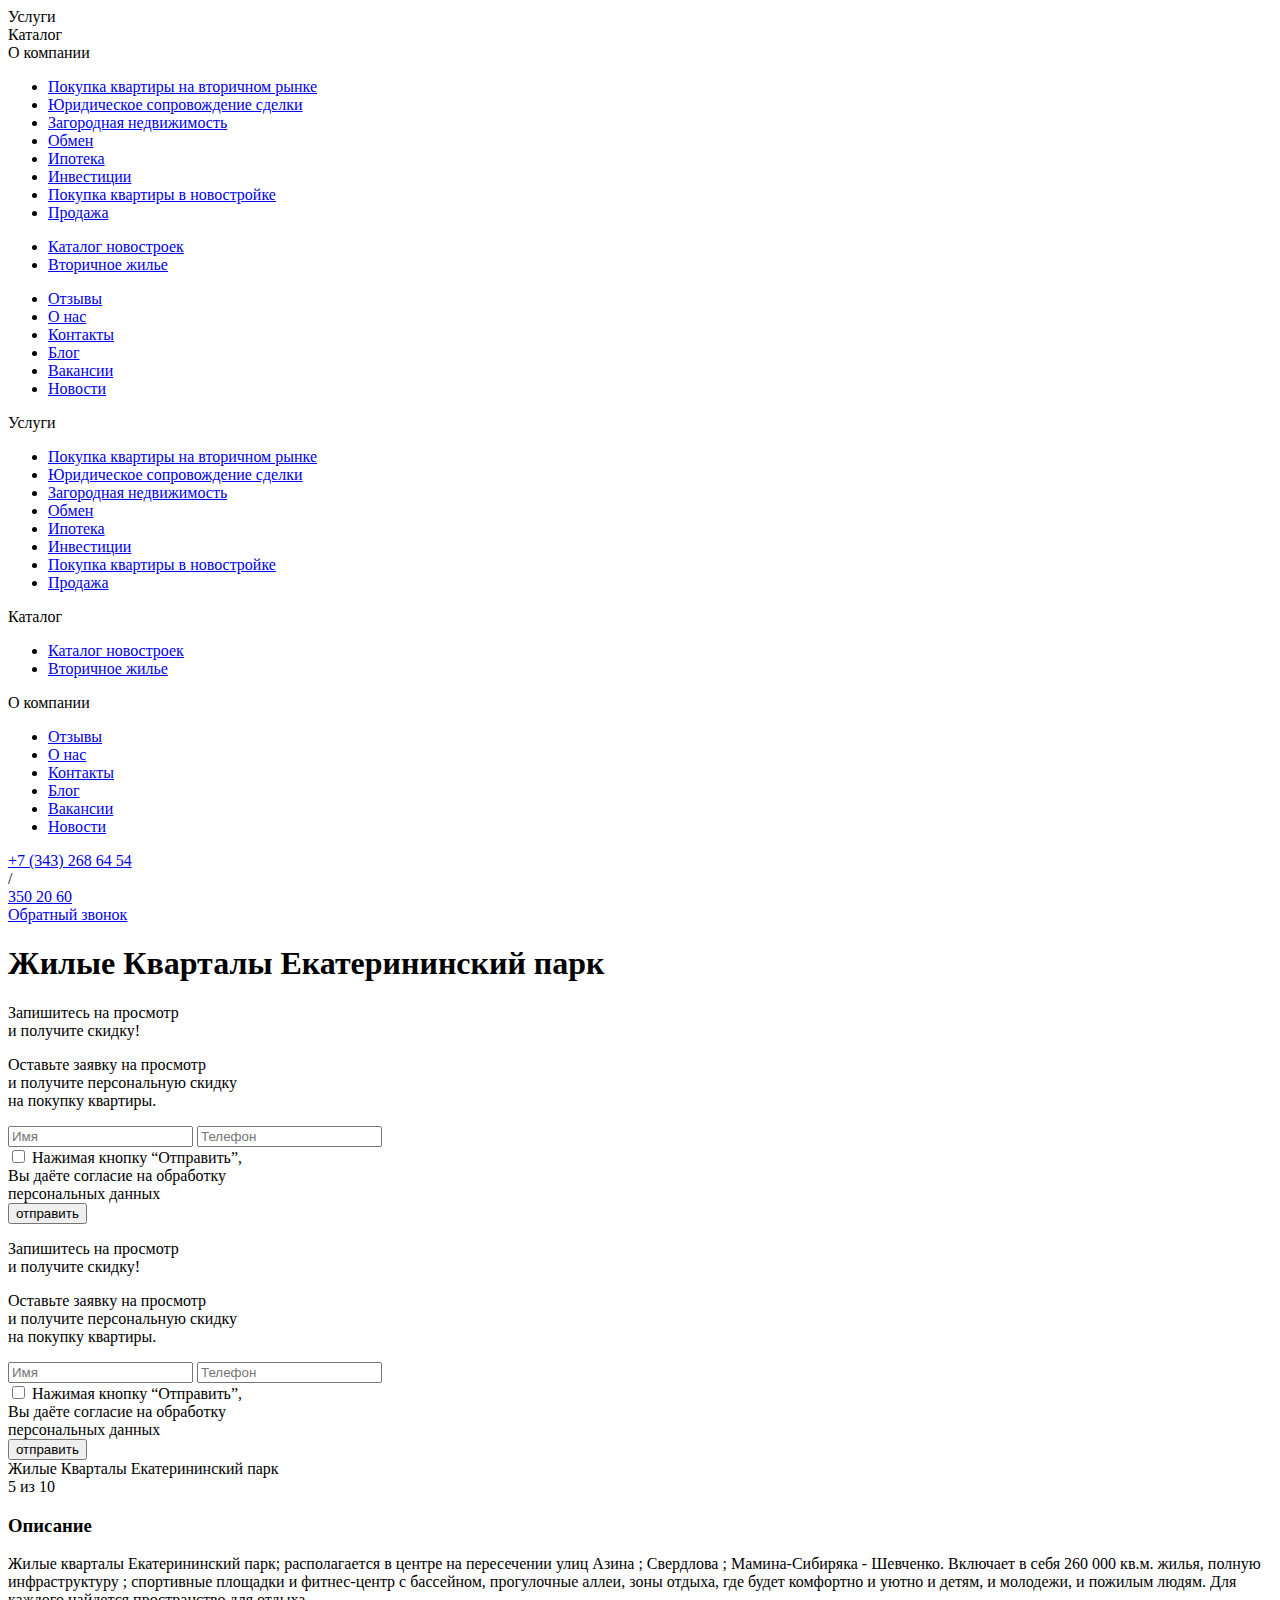
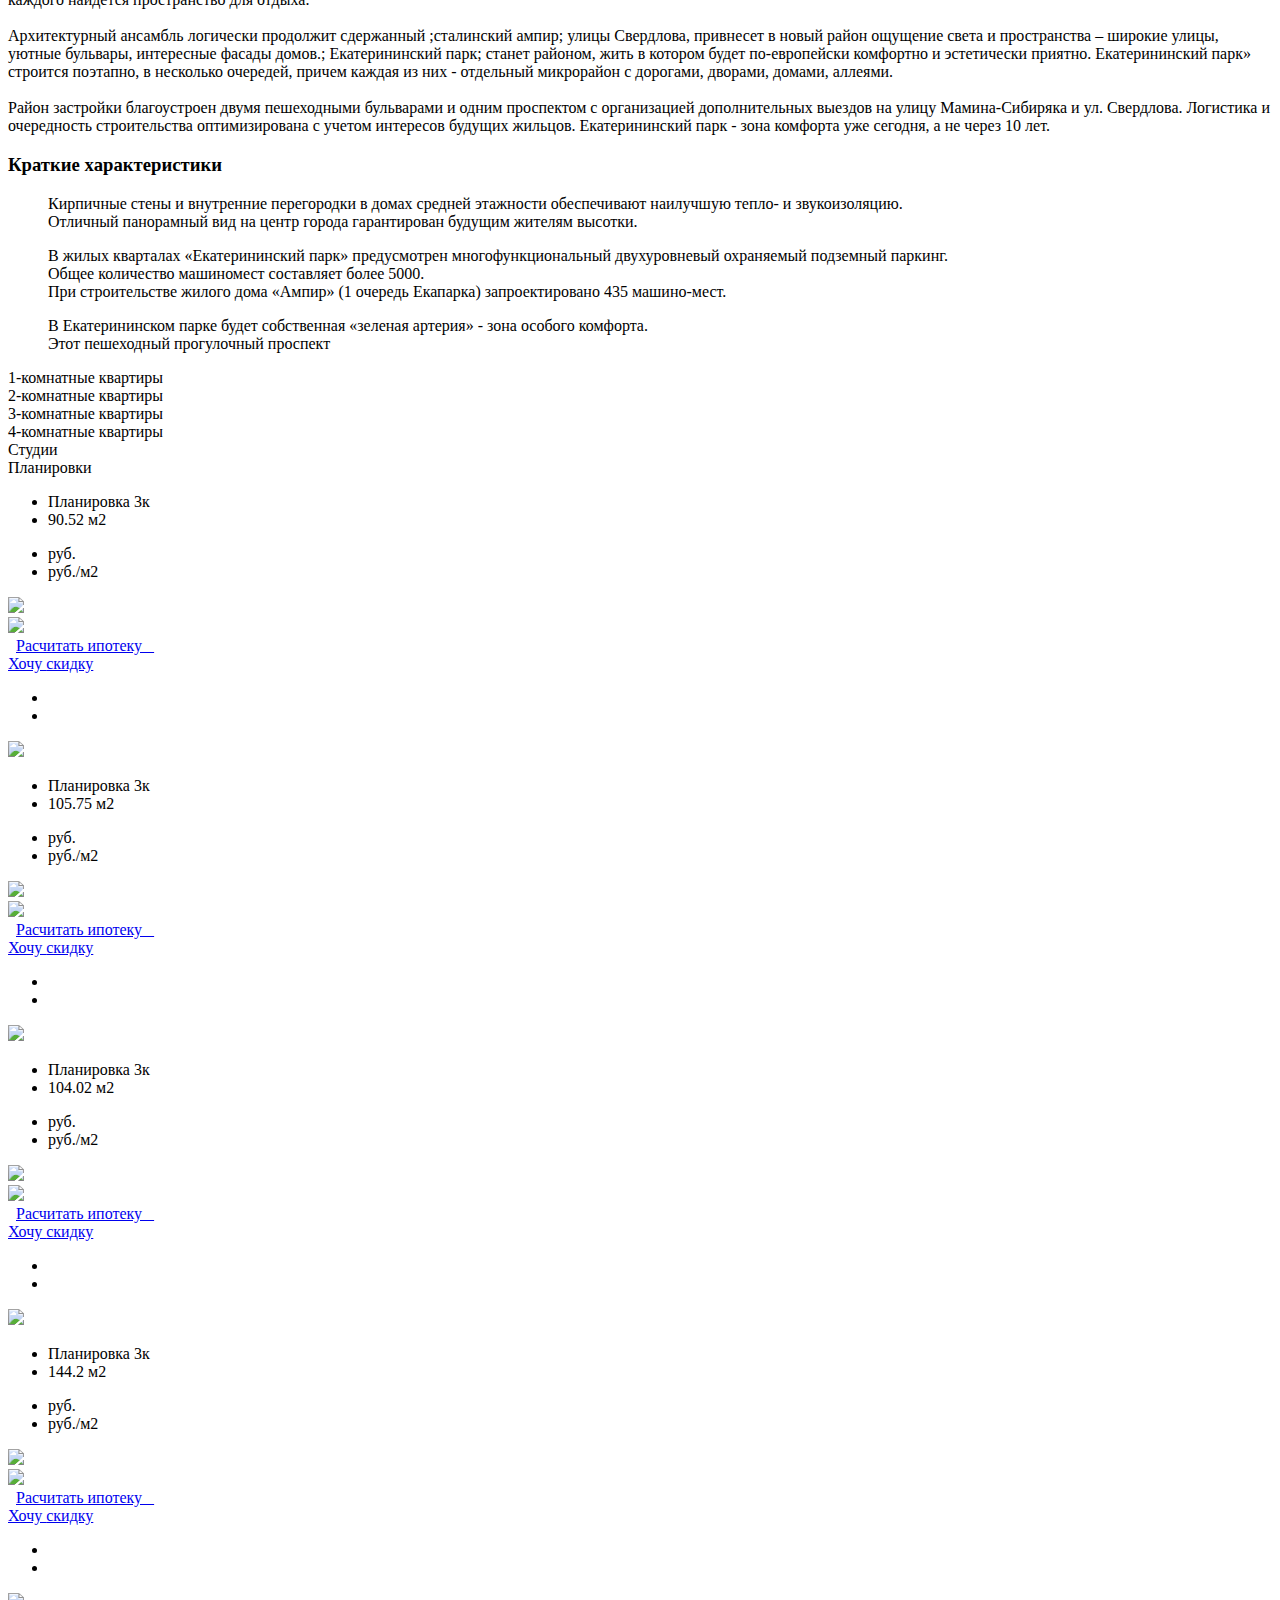
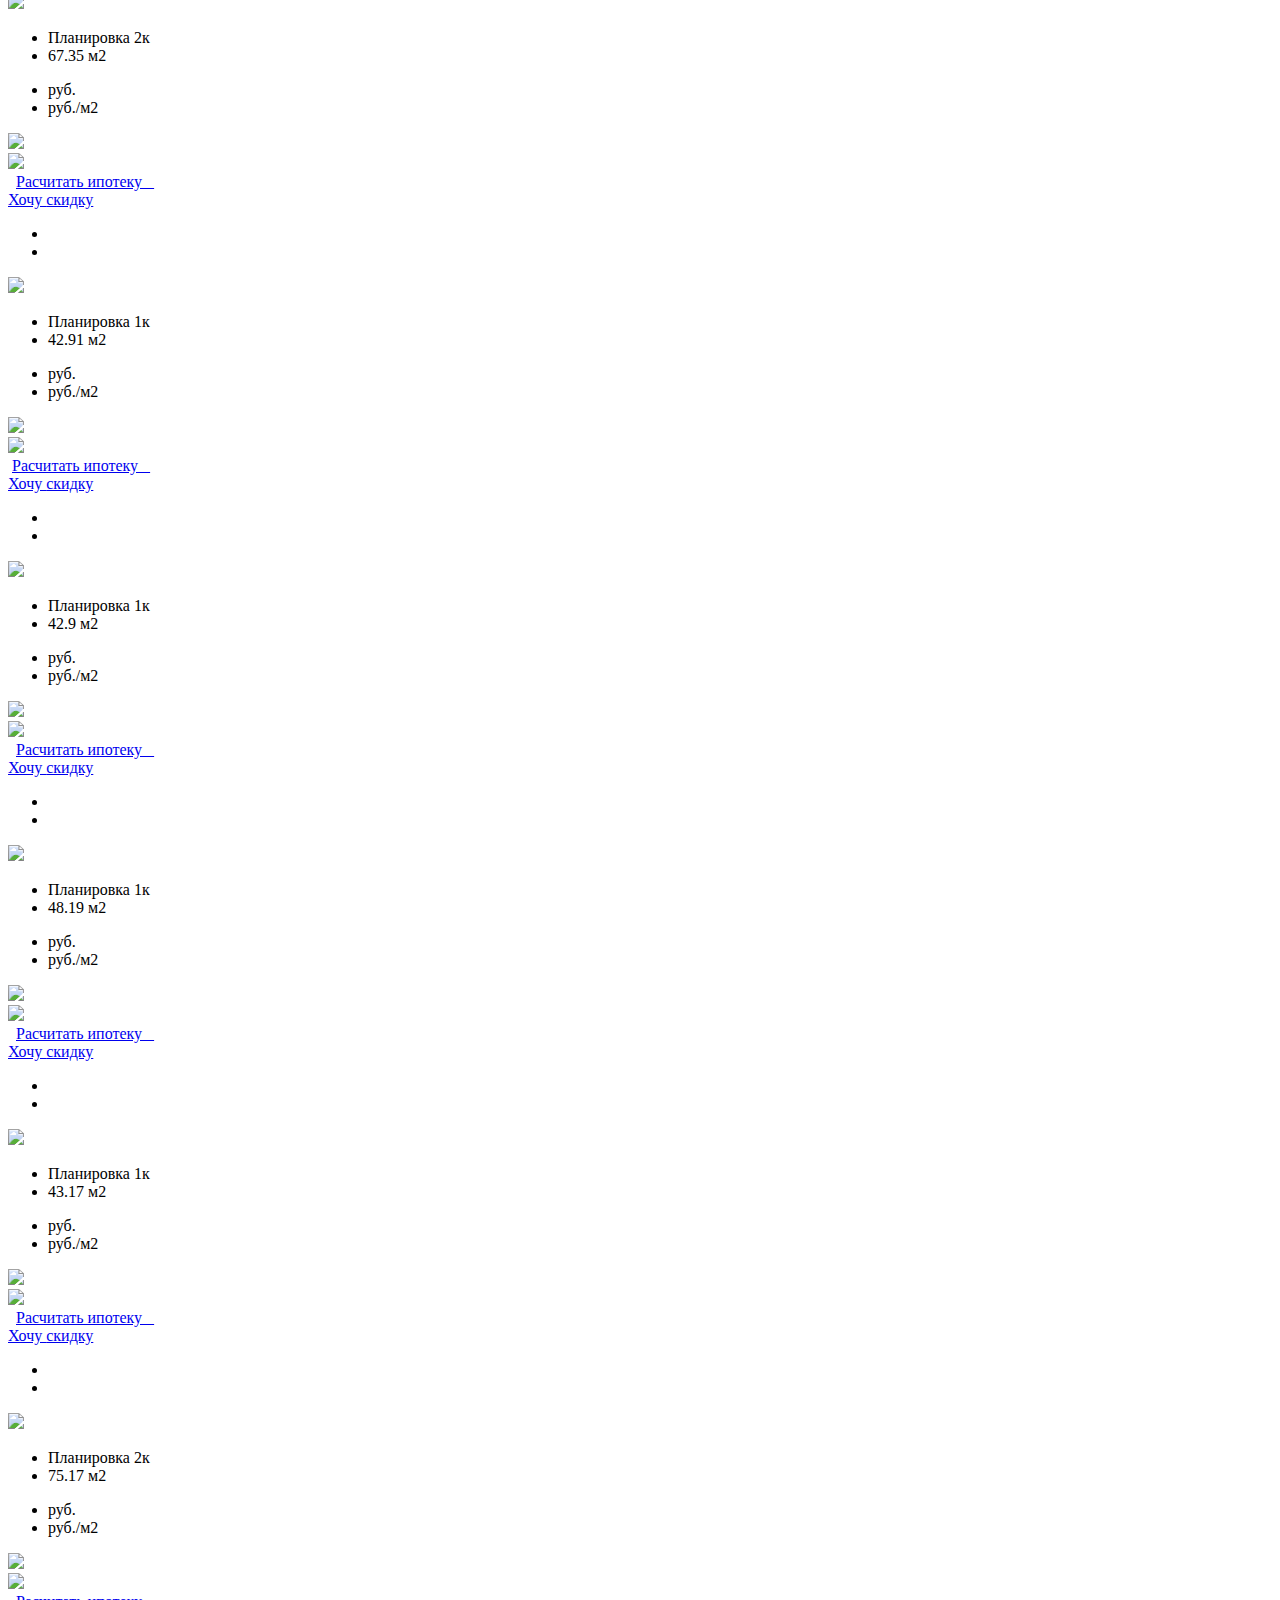
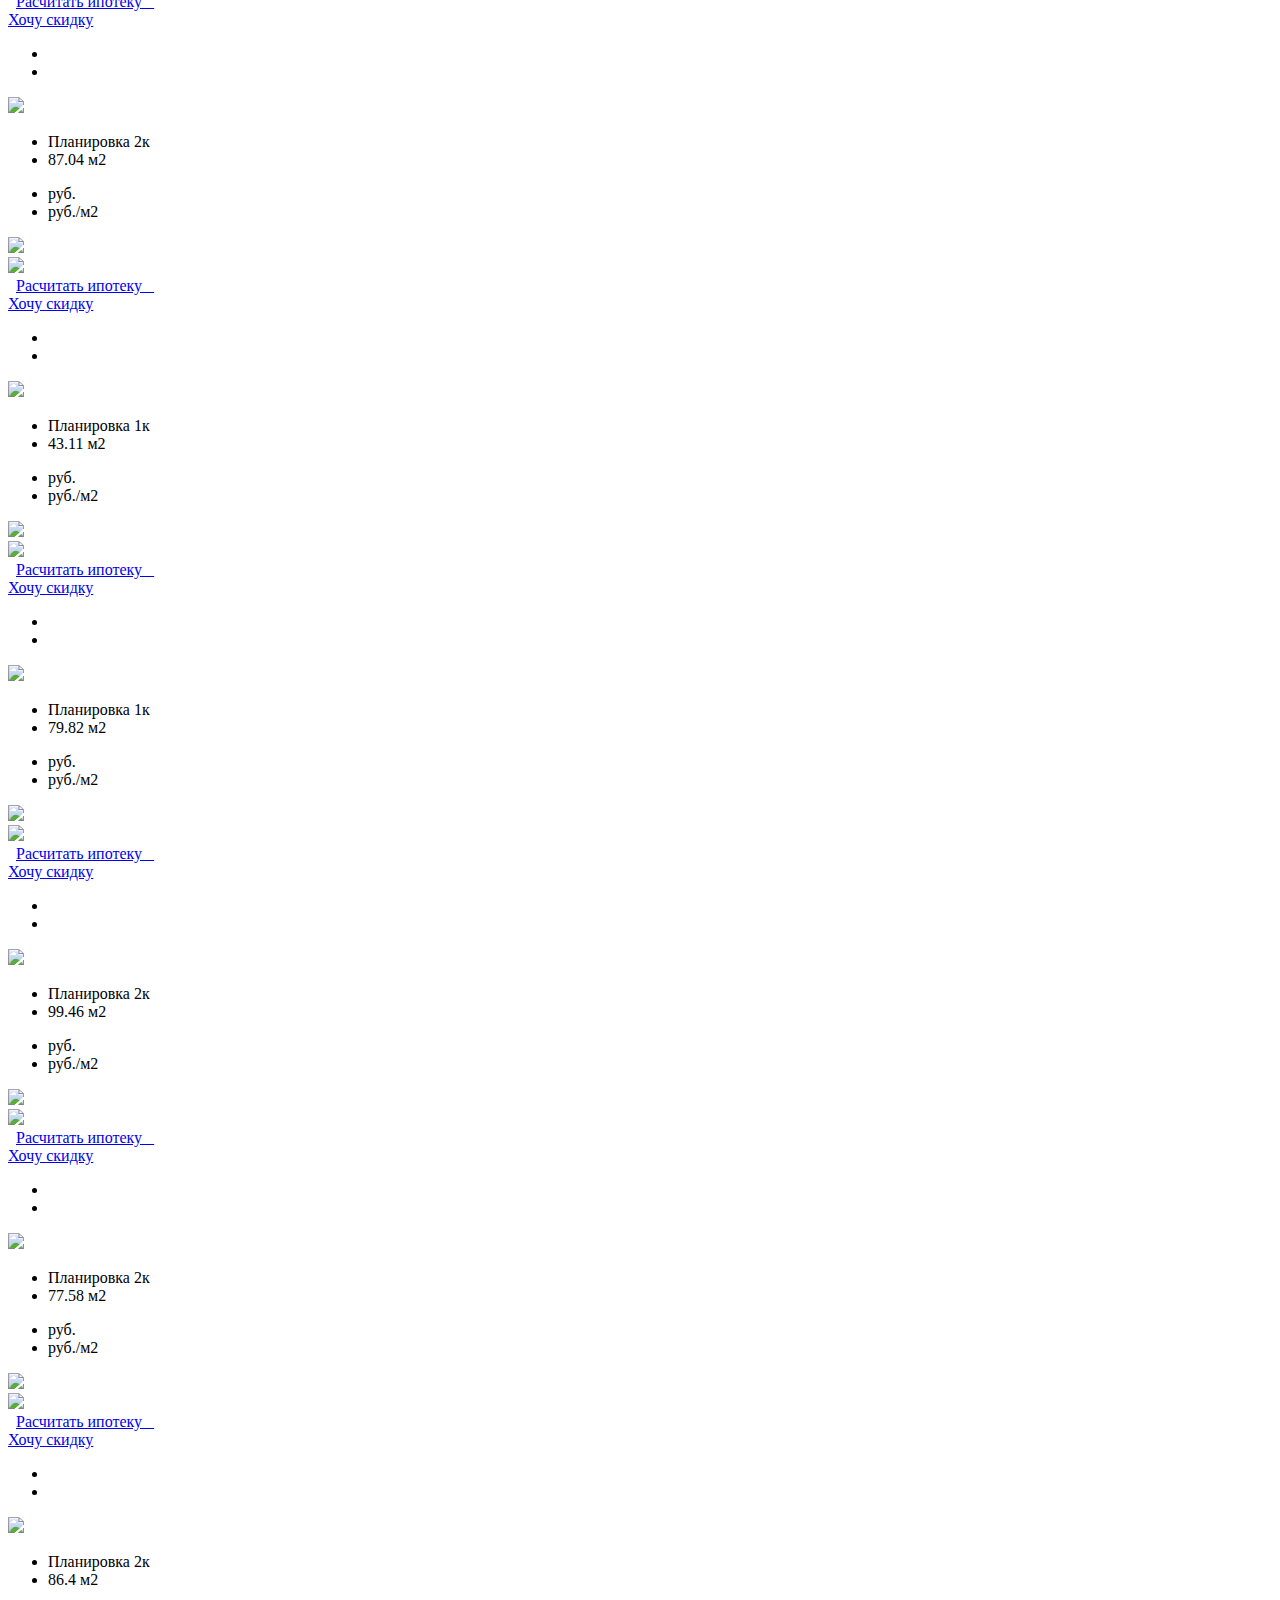
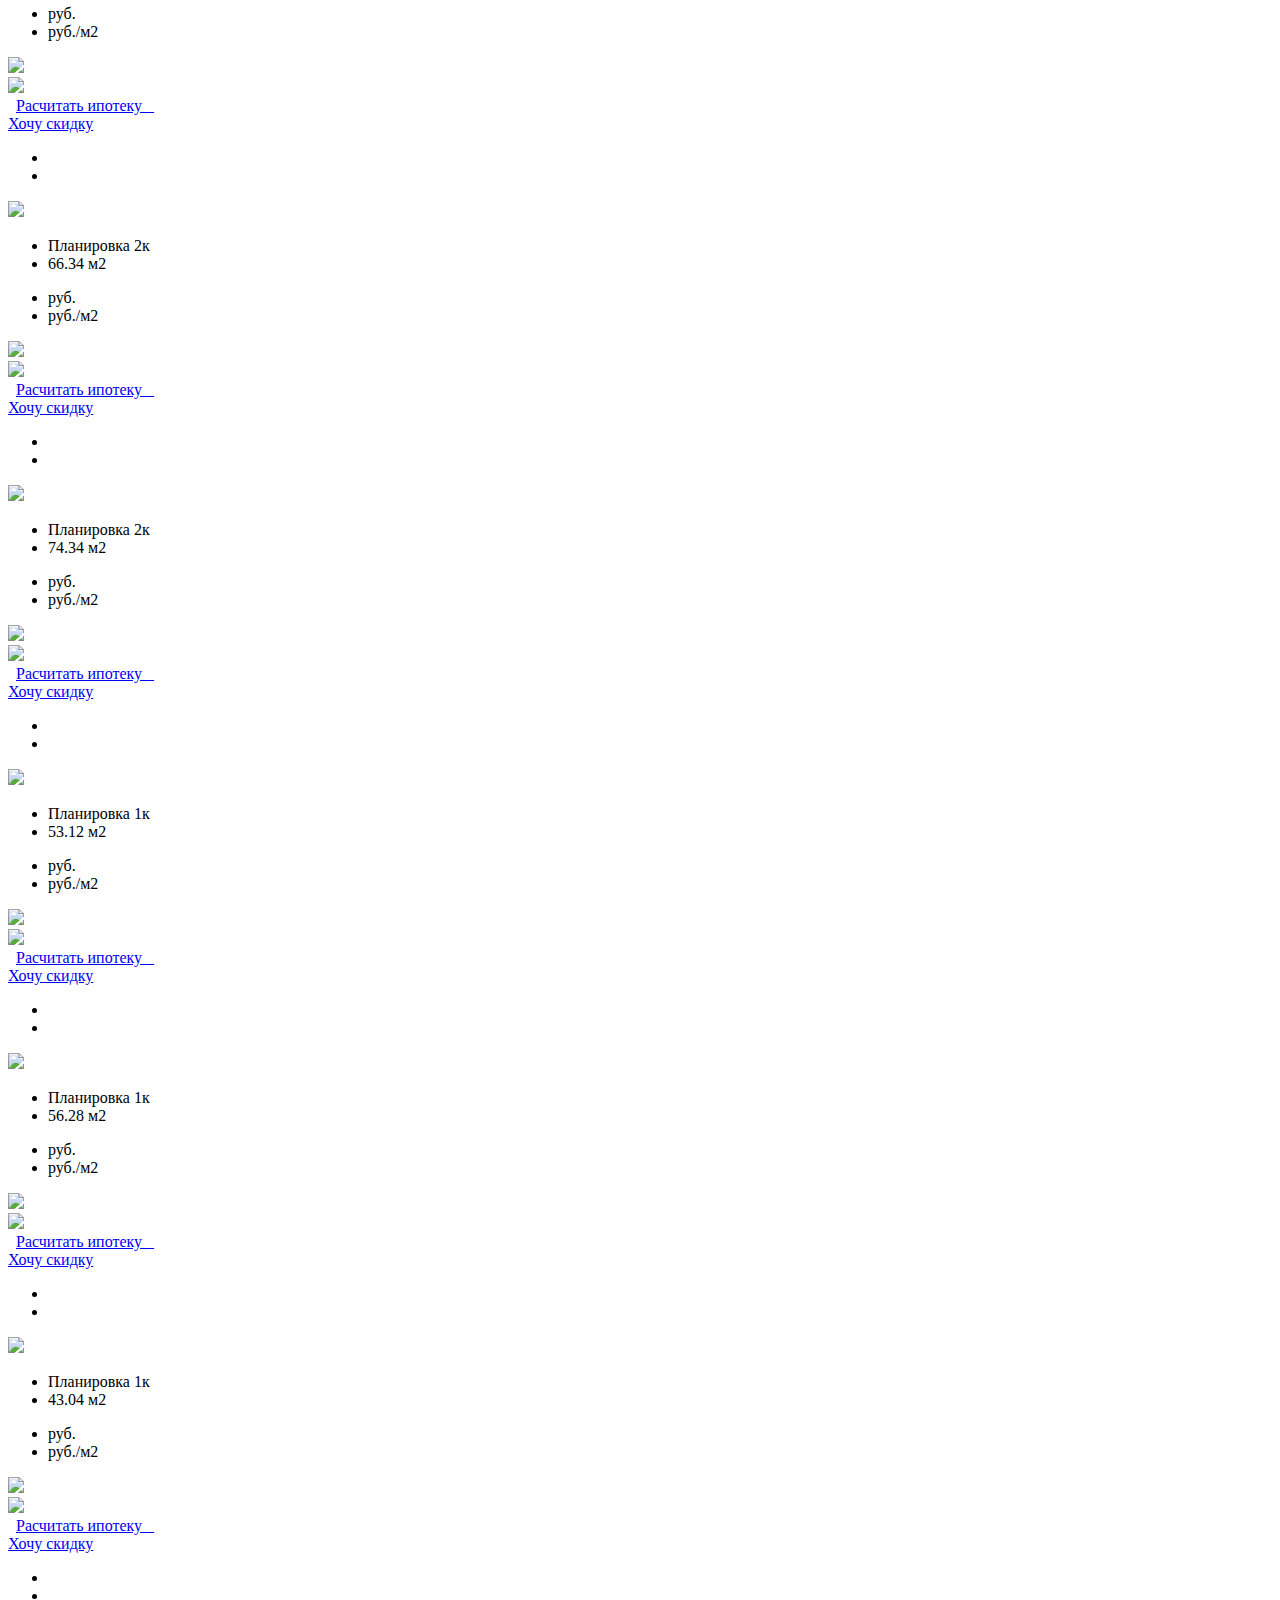
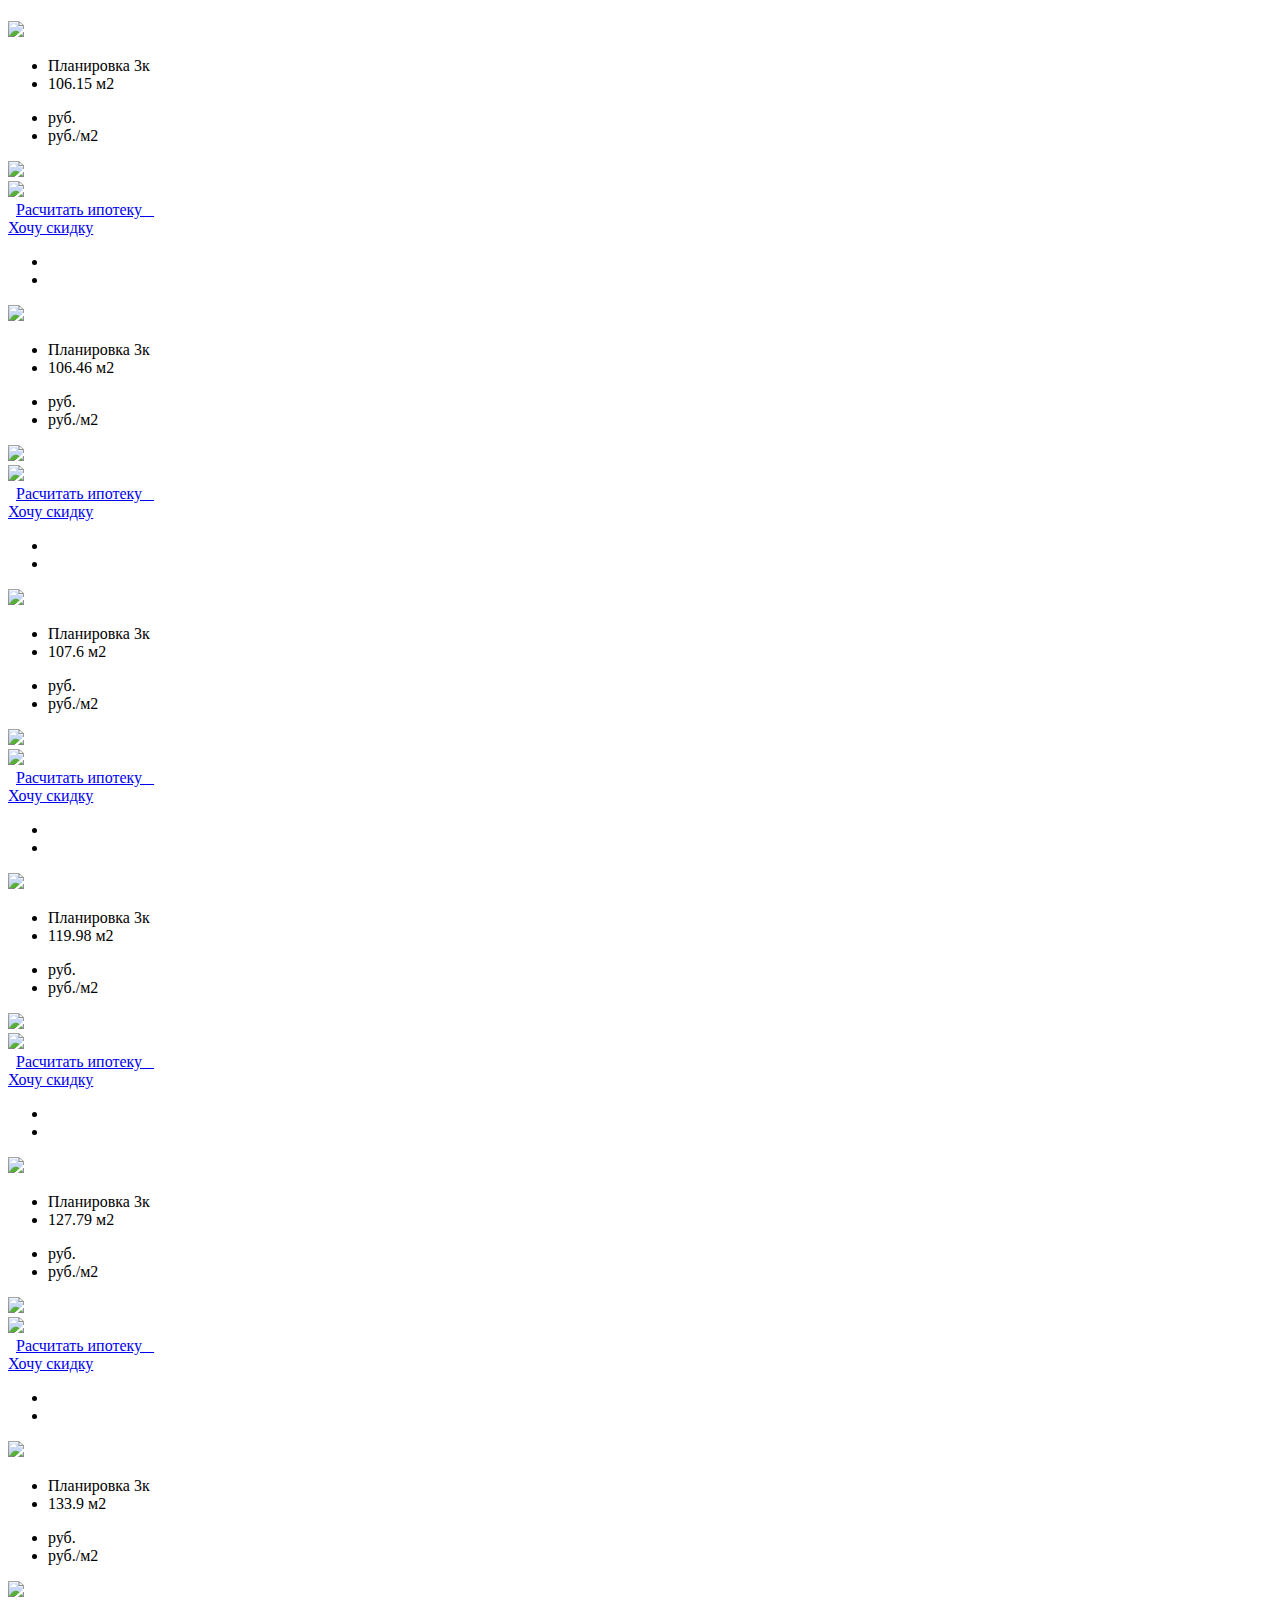
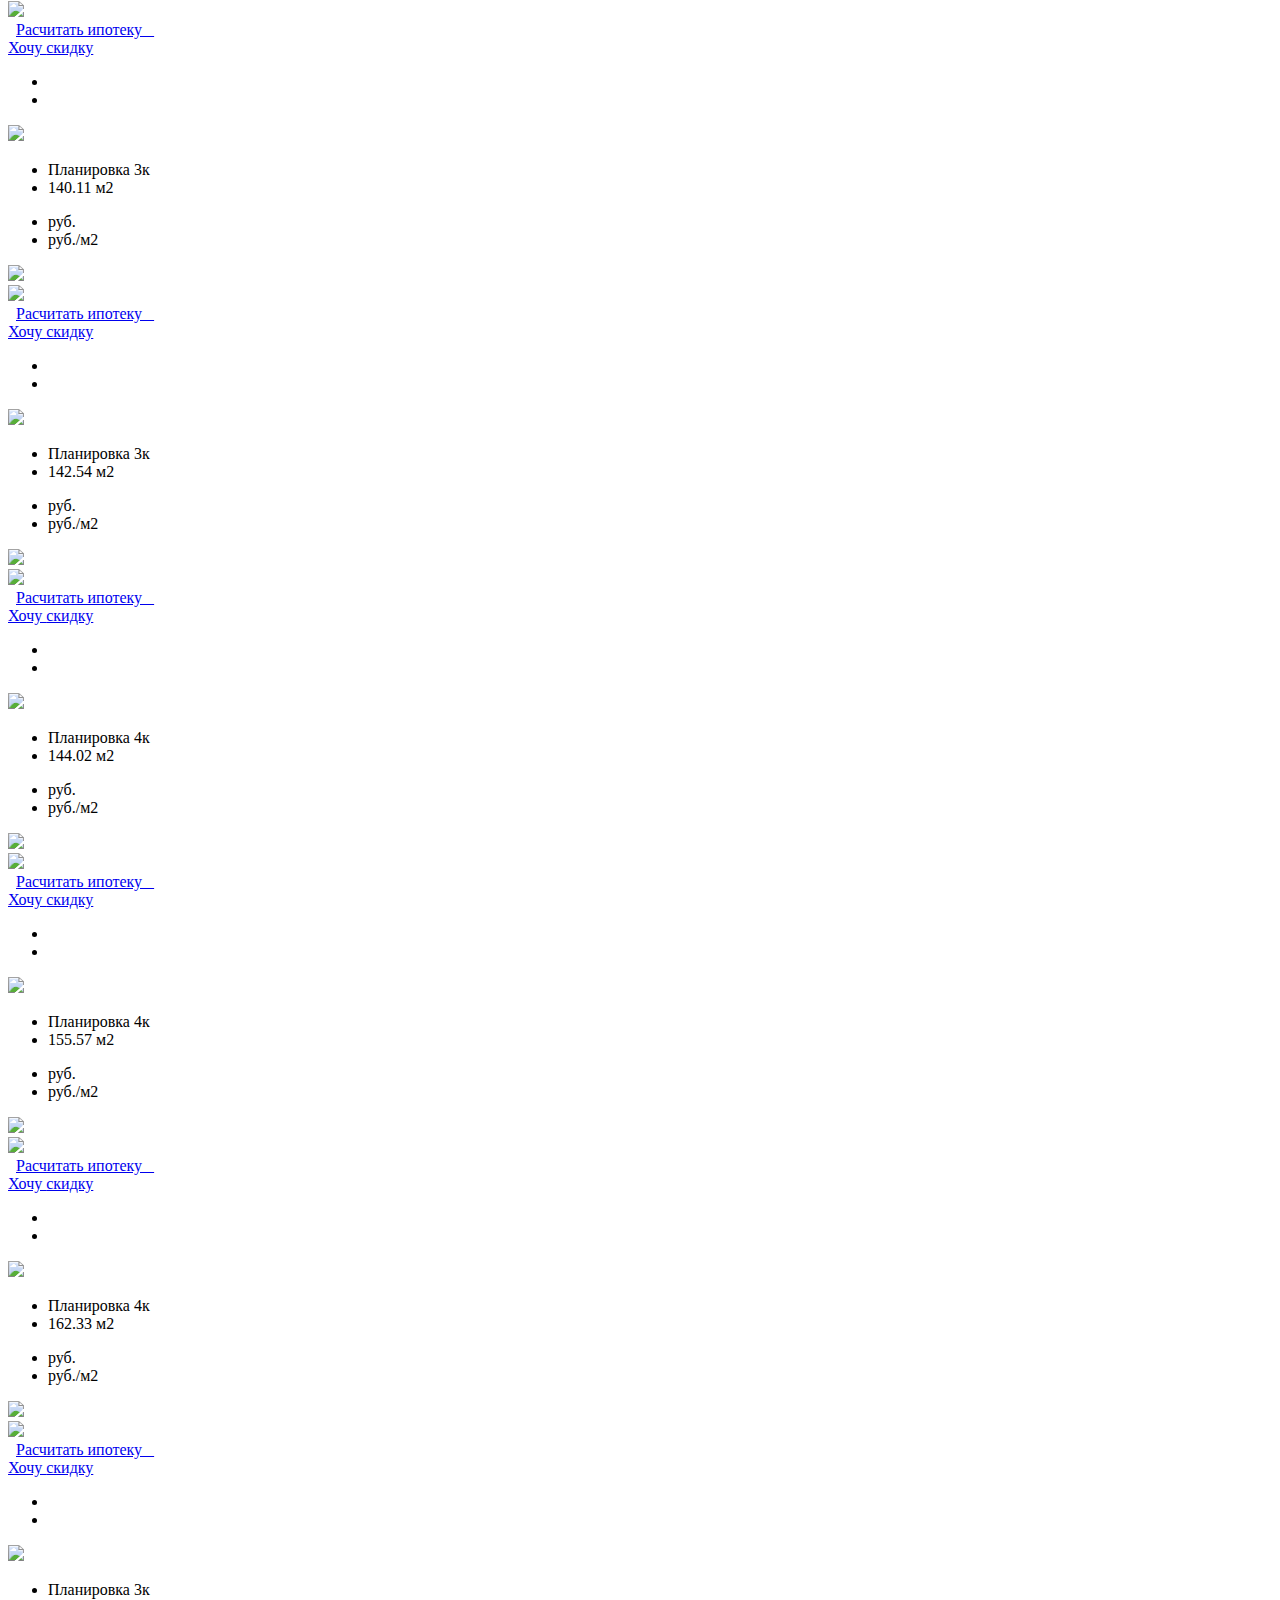
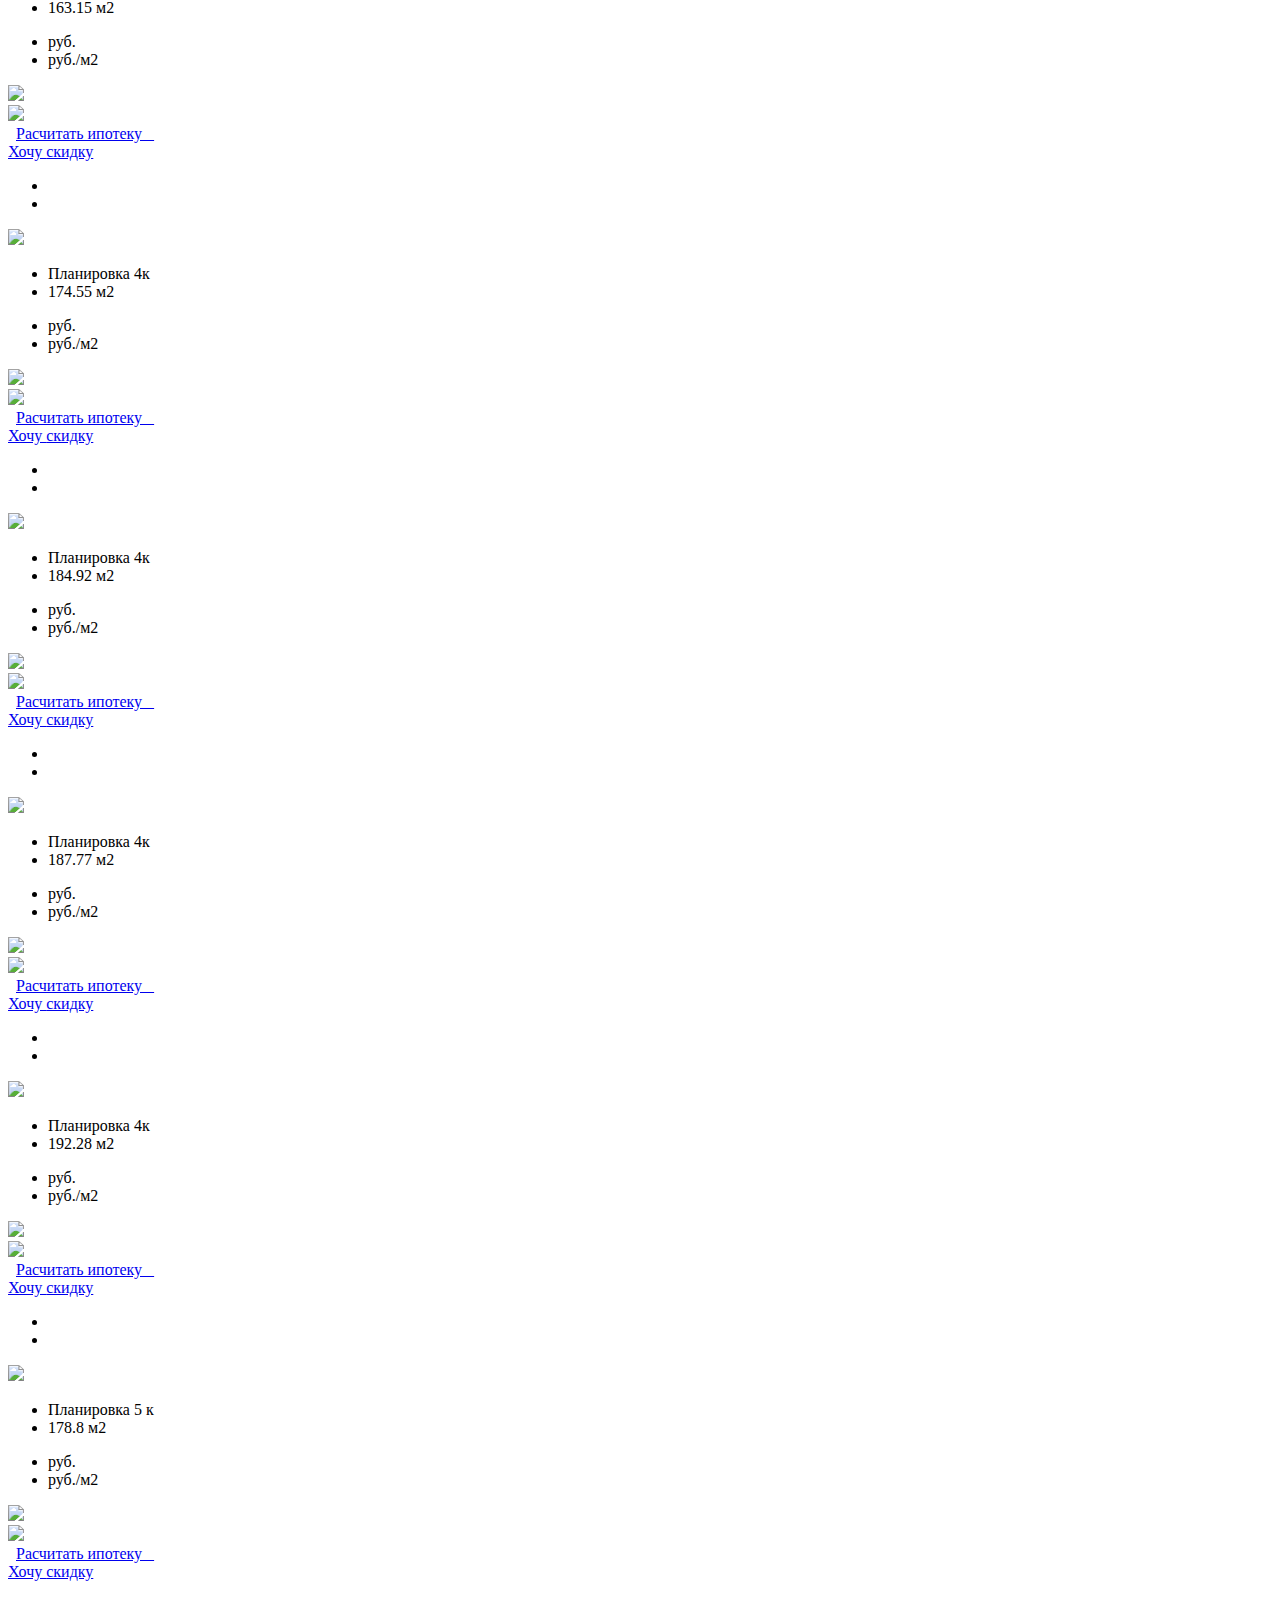
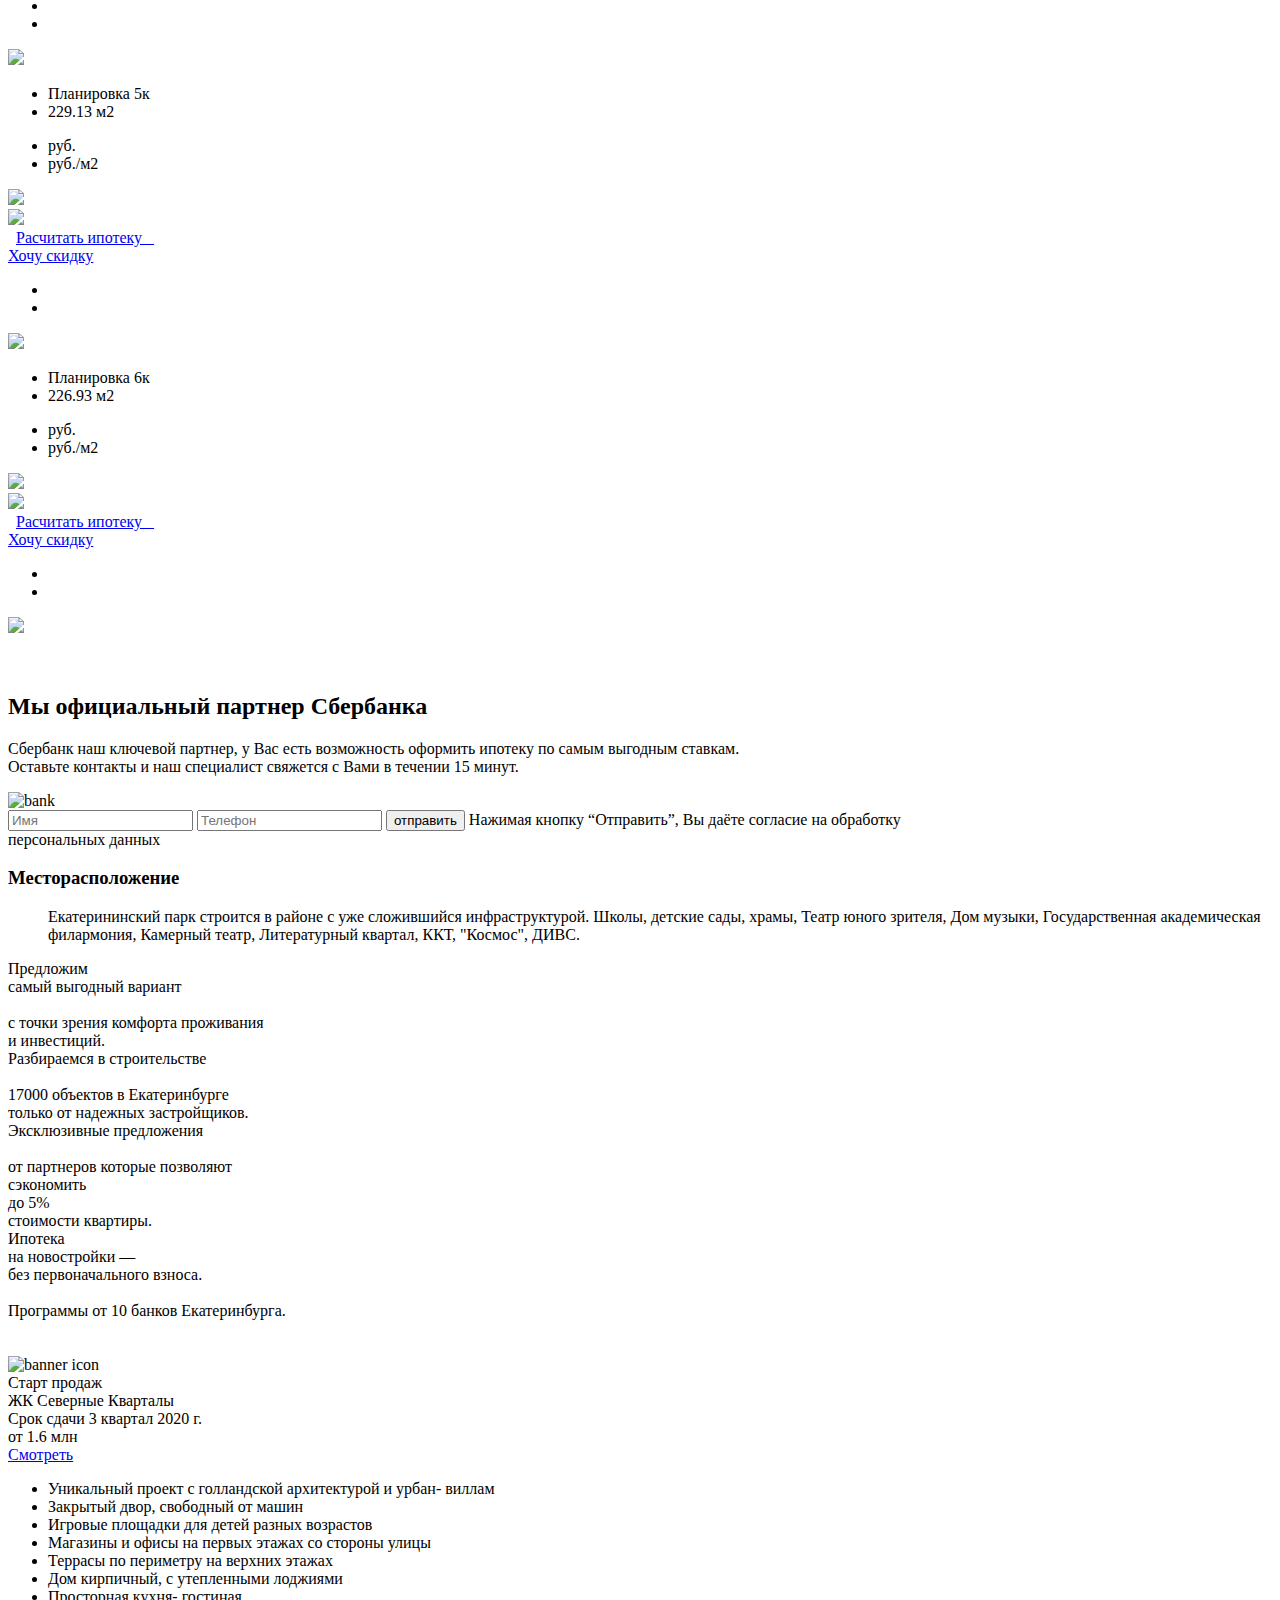
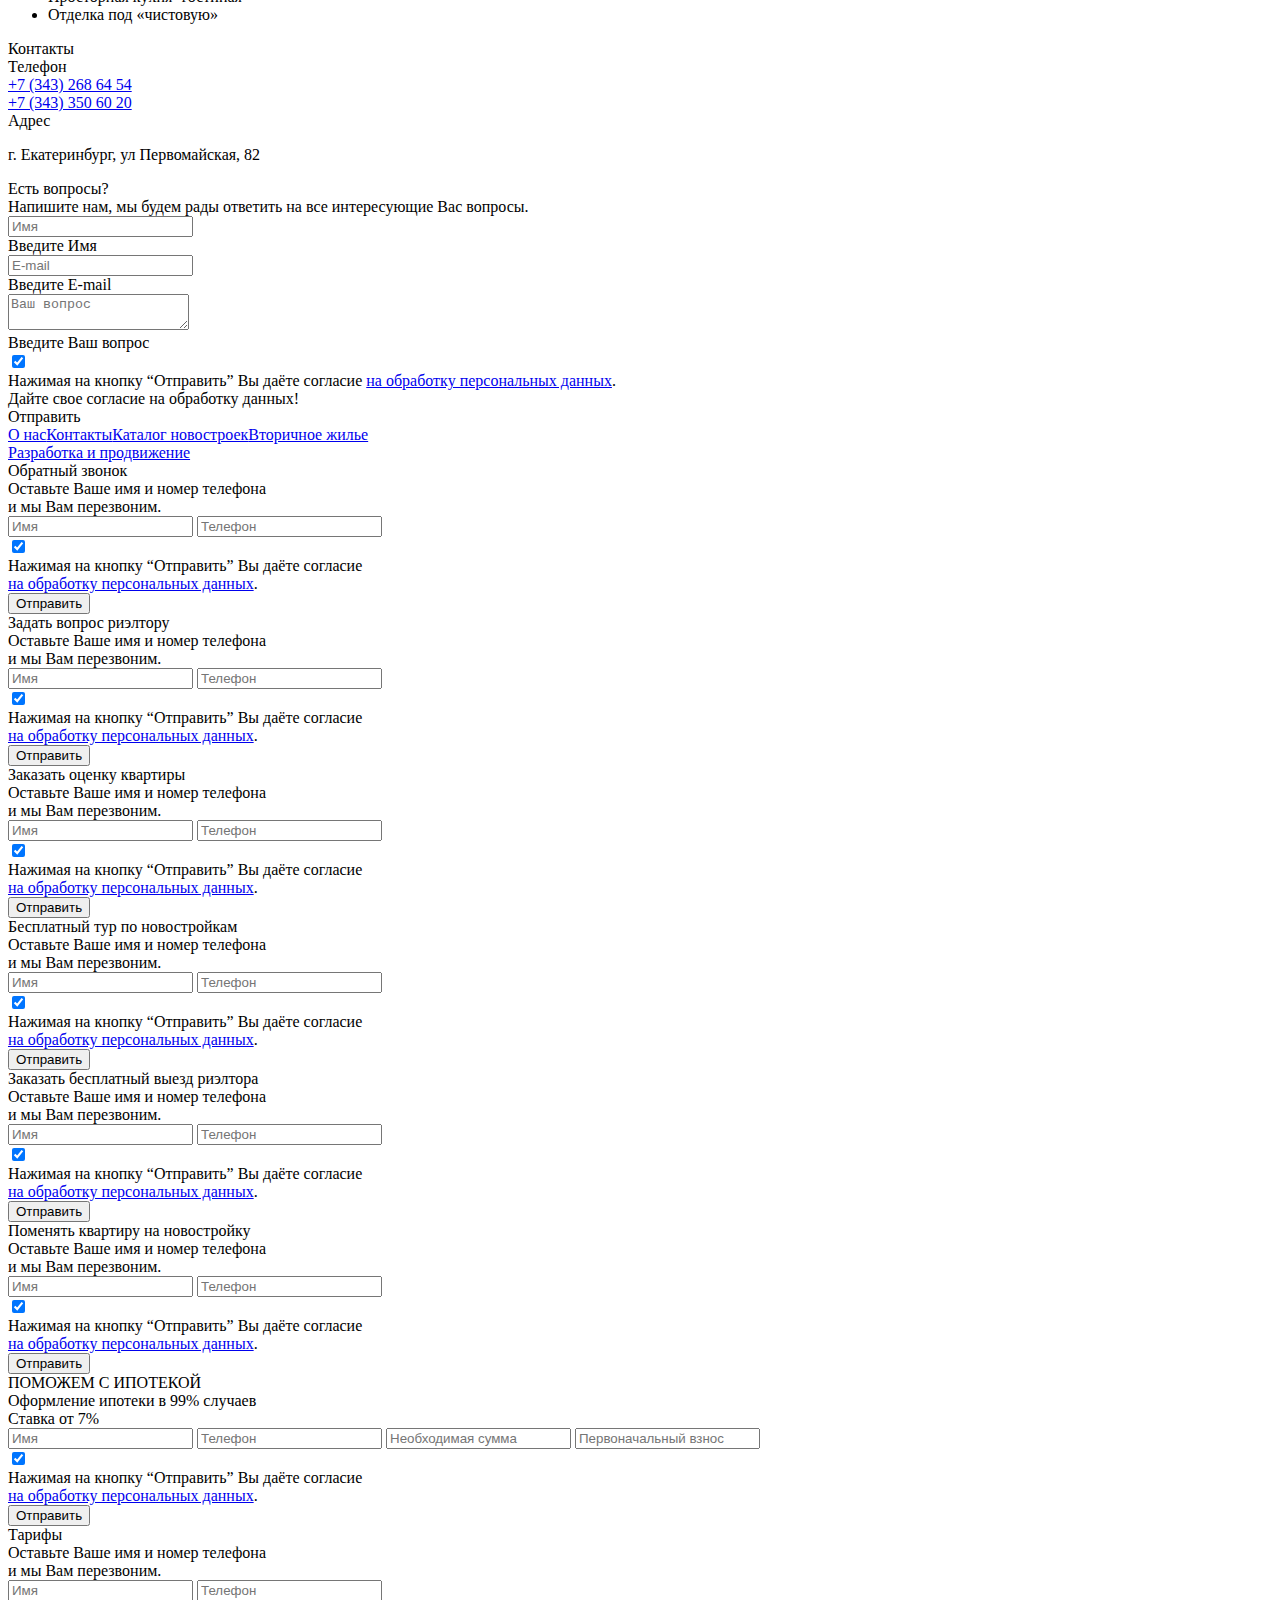
==== metragi/index.html @ 92f68878 "index" ====
<!DOCTYPE html>
<html lang="ru">
<head>
<script type='text/javascript' src='js/jquery.min.js'></script>
  <meta charset="UTF-8"/>
  <meta name="viewport" content="width=device-width, user-scalable=no, initial-scale=1.0, maximum-scale=1.0, minimum-scale=1.0"/>
  <meta http-equiv="X-UA-Compatible" content="ie=edge"/>
  <title>ЖК Екатерининские кварталы</title>
  <meta name='keywords' content='квартира в новостройке, новостройки от застройщика, новостройка, новые квартиры, недвижимость в новостройках, жилые комплексы новостройки, купить, Екатеринбург, покупка, официальный сайт, каталог, продажа, цены, недорого, екб, готовые, дешево, без первоначального взноса, в новом доме, 2019, под ключ' />  <meta name='description' content='В каталоге официального сайта агентства МЕТРАЖИ представлены новые квартиры в новостройках Екатеринбурга для продажи или покупки. Мы поможем купить квартиру в Екатеринбурге в новостройке новых жилых комплексов от застройщика по выгодным ценам под ключ' />
  <script src="./js/jquery-3.1.1.min.js"></script>
  <script src="./js/jquery.maskedinput.min.js"></script>
  <script src="./js/inputMask.js"></script>
  <script src="./js/slick.min.js"></script>
  <script src="./js/jquery.magnific-popup.min.js"></script>
  <script src="./js/owl.carousel.js"></script>

  <link rel="icon" type="image/png" href="img/favicon.png">
  <link rel="stylesheet" href="css/main.min2.css"/>
  <link rel="stylesheet" href="css/my_dop.css">
  <link rel="stylesheet" href="css/new-styles.css"/>
  <link rel="stylesheet" href="css/form.css">
</head>
<body>
  <div class='banners__middle'>
        <div class="header__menu--mobile animated">
      <div class="wrapper ph-20 animated">
        <div class="tabs__box animated">
          <div class="tabs__list flex w100 animated">
            <div class="tabs__list--item current animated">
              <div class="tabs__title animated">Услуги</div>
            </div>
            <div class="tabs__list--item animated">
              <div class="tabs__title animated">Каталог</div>
            </div>
            <div class="tabs__list--item animated">
              <div class="tabs__title animated">О компании</div>
            </div>
          </div>
          <div class="tabs__content visible animated">
            <ul class="header__menu--list animated">
                            <li class="header__menu--list-item animated">
                <a href="/ftorichka/" class="header__menu--list-link  animated">
                                    Покупка квартиры на вторичном рынке                </a>
              </li>
                            <li class="header__menu--list-item animated">
                <a href="/ur_sopr/" class="header__menu--list-link  animated">
                                    Юридическое сопровождение сделки                </a>
              </li>
                            <li class="header__menu--list-item animated">
                <a href="/zagorod/" class="header__menu--list-link  animated">
                                    Загородная недвижимость                </a>
              </li>
                            <li class="header__menu--list-item animated">
                <a href="/obmen/" class="header__menu--list-link  animated">
                                    Обмен                </a>
              </li>
                            <li class="header__menu--list-item animated">
                <a href="/ipoteka/" class="header__menu--list-link  animated">
                                    Ипотека                </a>
              </li>
                            <li class="header__menu--list-item animated">
                <a href="/invest/" class="header__menu--list-link  animated">
                                    Инвестиции                </a>
              </li>
                            <li class="header__menu--list-item animated">
                <a href="/pokupka/" class="header__menu--list-link  animated">
                                    Покупка квартиры в новостройке                </a>
              </li>
                            <li class="header__menu--list-item animated">
                <a href="/prodaja/" class="header__menu--list-link  animated">
                                    Продажа                </a>
              </li>
                          </ul>
          </div>
          <div class="tabs__content animated">
            <ul class="header__menu--list animated">
                            <li class="header__menu--list-item animated">
                <a href="/card/" class="header__menu--list-link  animated">
                                    Каталог новостроек                </a>
              </li>
                            <li class="header__menu--list-item animated">
                <a href="/vtorichnoe-zhile/" class="header__menu--list-link  animated">
                                    Вторичное жилье                </a>
              </li>
                          </ul>
            <div class="header__menu--caro animated">
      
                          </div>
          </div>
          <div class="tabs__content animated">
            <ul class="header__menu--list animated">
                            <li class="header__menu--list-item animated">
                <a href="/otzyvy/" class="header__menu--list-link  animated">
                                    Отзывы                </a>
              </li>
                            <li class="header__menu--list-item animated">
                <a href="/o-nas/" class="header__menu--list-link  animated">
                                    О нас                </a>
              </li>
                            <li class="header__menu--list-item animated">
                <a href="/kontakty/" class="header__menu--list-link  animated">
                                    Контакты                </a>
              </li>
                            <li class="header__menu--list-item animated">
                <a href="/blog/" class="header__menu--list-link  animated">
                                    Блог                </a>
              </li>
                            <li class="header__menu--list-item animated">
                <a href="/vakansii/" class="header__menu--list-link  animated">
                                    Вакансии                </a>
              </li>
                            <li class="header__menu--list-item animated">
                <a href="/news/" class="header__menu--list-link  animated">
                                    Новости                </a>
              </li>
                          </ul>
          </div>
        </div>
      </div>
    </div>
    <div class="header__menu animated">
      <div class="wrapper ph-20 animated">
        <div class="header__menu--top flex-new animated">
          <div class="header__menu--item animated">
            <div class="header__menu--title animated">Услуги</div>
            <ul class="header__menu--list flex-new animated">
                            <li class="header__menu--list-item animated">
                <a href="/ftorichka/" class="header__menu--list-link  animated">
                                    Покупка квартиры на вторичном рынке                </a>
              </li>
                            <li class="header__menu--list-item animated">
                <a href="/ur_sopr/" class="header__menu--list-link  animated">
                                    Юридическое сопровождение сделки                </a>
              </li>
                            <li class="header__menu--list-item animated">
                <a href="/zagorod/" class="header__menu--list-link  animated">
                                    Загородная недвижимость                </a>
              </li>
                            <li class="header__menu--list-item animated">
                <a href="/obmen/" class="header__menu--list-link  animated">
                                    Обмен                </a>
              </li>
                            <li class="header__menu--list-item animated">
                <a href="/ipoteka/" class="header__menu--list-link  animated">
                                    Ипотека                </a>
              </li>
                            <li class="header__menu--list-item animated">
                <a href="/invest/" class="header__menu--list-link  animated">
                                    Инвестиции                </a>
              </li>
                            <li class="header__menu--list-item animated">
                <a href="/pokupka/" class="header__menu--list-link  animated">
                                    Покупка квартиры в новостройке                </a>
              </li>
                            <li class="header__menu--list-item animated">
                <a href="/prodaja/" class="header__menu--list-link  animated">
                                    Продажа                </a>
              </li>
                          </ul>
          </div>
          <div class="header__menu--item animated">
            <div class="header__menu--title animated">Каталог</div>
            <ul class="header__menu--list flex-new animated">
                            <li class="header__menu--list-item animated">
                <a href="/card/" class="header__menu--list-link  animated">
                                    Каталог новостроек                </a>
              </li>
                            <li class="header__menu--list-item animated">
                <a href="/vtorichnoe-zhile/" class="header__menu--list-link  animated">
                                    Вторичное жилье                </a>
              </li>
                          </ul>
          </div>
          <div class="header__menu--item animated">
            <div class="header__menu--title animated">О компании</div>
            <ul class="header__menu--list flex-new animated">
                            <li class="header__menu--list-item animated">
                <a href="/otzyvy/" class="header__menu--list-link  animated">
                                    Отзывы                </a>
              </li>
                            <li class="header__menu--list-item animated">
                <a href="/o-nas/" class="header__menu--list-link  animated">
                                    О нас                </a>
              </li>
                            <li class="header__menu--list-item animated">
                <a href="/kontakty/" class="header__menu--list-link  animated">
                                    Контакты                </a>
              </li>
                            <li class="header__menu--list-item animated">
                <a href="/blog/" class="header__menu--list-link  animated">
                                    Блог                </a>
              </li>
                            <li class="header__menu--list-item animated">
                <a href="/vakansii/" class="header__menu--list-link  animated">
                                    Вакансии                </a>
              </li>
                            <li class="header__menu--list-item animated">
                <a href="/news/" class="header__menu--list-link  animated">
                                    Новости                </a>
              </li>
                          </ul>
          </div>
        </div>
        <div class="header__menu--bottom flex-new animated">
                  </div>
      </div>
    </div>
    <div class="header animated">
      <div class="wrapper ph-20 animated">
        <div class="header__inner flex-new w100r animated">
          <a href="/" class="header__logo animated"></a>
          <div class="header__right flex-new animated">
            <div class="header__phones flex-new animated">
              
<div class="header__phones--item animated">
  <a class="header__phones--link red animated" href="tel:83432686454">+7 (343) 268 64 54</a>
</div>
<div class="header__phones--divider animated">/</div>
<div class="header__phones--item animated">
  <a class="header__phones--link grey animated" href="tel:83433502060">350 20 60</a>
</div>
            </div>
            <a class="header__callback animated inline-popup" href="#phone-callback" data-effect="mfp-zoom-out">Обратный звонок</a>
            <div class="menu-button animated">
              <div class="menu-button__item animated"></div>
            </div>
          </div>
        </div>
      </div>
    </div>
<div class='site-middle w100r animated'>
<link rel="stylesheet" href="/css/main.min2.css"/>

<div class="cart-portfolio">
  <div class="cart-portfolio__inner">
    <h1 class="cart-portfolio__title">Жилые Кварталы Екатерининский парк</h1>
    <div class="cart-portfolio__content">
      <a class="cart-portfolio__item cart-portfolio__item_size_big inline-popup" href="#cart-slider" data-effect="mfp-zoom-out" style="background-image: url('img/l1zY6Ia2Jnc.jpg')">
        <div class="cart-portfolio__wrapper"></div>
      </a>
      <div class="cart-portfolio__row">
        <a class="cart-portfolio__item cart-portfolio__item_size_small inline-popup" href="#cart-slider" data-effect="mfp-zoom-out" style="background-image: url('img/U2Fg_42ABBQ.jpg')">
          <div class="cart-portfolio__wrapper"></div>
        </a>
                <a class="cart-portfolio__item cart-portfolio__item_size_small inline-popup" href="#cart-slider"
           data-effect="mfp-zoom-out" style="background-image: url('img/XrY5a5HhcCA.jpg')">
          <div class="cart-portfolio__wrapper"></div>
        </a>
                        <a class="cart-portfolio__item cart-portfolio__item_size_small inline-popup none" href="#cart-slider"
           data-effect="mfp-zoom-out" style="background-image: url('img/gzLNSUTr3FI.jpg')">
          <div class="cart-portfolio__wrapper"></div>
        </a>
                        <a class="cart-portfolio__item cart-portfolio__item_size_small inline-popup none" href="#cart-slider"
           data-effect="mfp-zoom-out" style="background-image: url('img/Db4fgukhHsM.jpg')">
          <div class="cart-portfolio__wrapper"></div>
        </a>
              </div>
      <div class="cart-portfolio__form">
        <form action="#" class="form-discount">
          <div class="form-header">
            <p>Запишитесь на просмотр<br>и получите <span>скидку</span>!</p>
          </div>
          <div class="form-desc">
            <p>Оставьте заявку на просмотр<br> и получите персональную скидку<br> на покупку квартиры.</p>
          </div> 
          <div class="form-content">
            <input class="form-content__input" type="text" name="Name" placeholder="Имя" required="required">
            <input class="form-content__input" id="phone" type="text" name="Phone" placeholder="Телефон" required="required">
            <div class="form-content__checkbox">
              <input type="checkbox" name="Checkbox" id="Checkbox">
              <label for="Checkbox">Нажимая кнопку “Отправить”,<br>Вы даёте согласие на обработку<br>персональных данных</label>
            </div>
            <button type="submit" class="form-content__btn animated">отправить</button> 
          </div>
        </form>
      </div>
    </div>
    <div class="cart-porfolio__content-mobile">
      <div class="cart-porfolio__content-mobile-slider owl-carousel owl-theme">
                <a class="cart-portfolio__item-mobile inline-popup" href="#cart-slider" data-effect="mfp-zoom-out" style="background-image: url('img/l1zY6Ia2Jnc.jpg')"></a>
                        <a class="cart-portfolio__item-mobile inline-popup" href="#cart-slider" data-effect="mfp-zoom-out" style="background-image: url('img/U2Fg_42ABBQ.jpg')"></a>
                        <a class="cart-portfolio__item-mobile inline-popup" href="#cart-slider" data-effect="mfp-zoom-out" style="background-image: url('img/XrY5a5HhcCA.jpg')"></a>
                        <a class="cart-portfolio__item-mobile inline-popup" href="#cart-slider" data-effect="mfp-zoom-out" style="background-image: url('img/gzLNSUTr3FI.jpg')"></a>
              </div>

      <div class="cart-portfolio__form">
        <form action="#" class="form-discount">
          <div class="form-header">
            <p>Запишитесь на просмотр<br>и получите <span>скидку</span>!</p>
          </div>
          <div class="form-desc">
            <p>Оставьте заявку на просмотр<br> и получите персональную скидку<br> на покупку квартиры.</p>
          </div> 
          <div class="form-content">
            <input class="form-content__input" type="text" name="Name" placeholder="Имя" required="required">
            <input class="form-content__input" id="phone" type="text" name="Phone" placeholder="Телефон" required="required">
            <div class="form-content__checkbox">
              <input type="checkbox" name="Checkbox" id="Checkbox">
              <label for="Checkbox">Нажимая кнопку “Отправить”,<br>Вы даёте согласие на обработку<br>персональных данных</label>
            </div>
            <button type="submit" class="form-content__btn animated">отправить</button> 
          </div>
        </form>
      </div>
    </div>


    <div class="mfp-default mfp-default-center mfp-with-anim mfp-hide" id="cart-slider">
      <div class="pop-up__controls">
        <div class="pop-up__title">Жилые Кварталы Екатерининский парк </div>
        <div class="pop-up__counter"><span class="pop-up__counter-first">5</span> из <span
            class="pop-up__counter-last">10</span></div>
      </div>
      <div class="owl-carousel owl-theme pop-up__slider">
        <div class='pop-up__slider-item' style='background-image: url(img/l1zY6Ia2Jnc.jpg)'></div> <div class='pop-up__slider-item' style='background-image: url(img/U2Fg_42ABBQ.jpg)'></div> <div class='pop-up__slider-item' style='background-image: url(img/XrY5a5HhcCA.jpg)'></div> <div class='pop-up__slider-item' style='background-image: url(img/gzLNSUTr3FI.jpg)'></div> <div class='pop-up__slider-item' style='background-image: url(img/Db4fgukhHsM.jpg)'></div>      </div>
    </div>
        <h3 class="cart-portfolio__description">Описание</h3>
    <div class="cart-portfolio__text">
      Жилые кварталы Екатерининский парк; располагается в центре на пересечении улиц Азина ; Свердлова ; Мамина-Сибиряка - Шевченко. Включает в себя 260 000 кв.м. жилья, полную инфраструктуру ; спортивные площадки и фитнес-центр с бассейном, прогулочные аллеи, зоны отдыха, где будет комфортно и уютно и детям, и молодежи, и пожилым людям. Для каждого найдется пространство для отдыха.<br />
<br />
Архитектурный ансамбль логически продолжит сдержанный ;сталинский ампир; улицы Свердлова, привнесет в новый район ощущение света и пространства &ndash; широкие улицы, уютные бульвары, интересные фасады домов.; Екатерининский парк; станет районом, жить в котором будет по-европейски комфортно и эстетически приятно. Екатерининский парк&raquo; строится поэтапно, в несколько очередей, причем каждая из них - отдельный микрорайон с дорогами, дворами, домами, аллеями.<br />
<br />
Район застройки благоустроен двумя пешеходными бульварами и одним проспектом с организацией дополнительных выездов на улицу Мамина-Сибиряка и ул. Свердлова. Логистика и очередность строительства оптимизирована с учетом интересов будущих жильцов. Екатерининский парк - зона комфорта уже сегодня, а не через 10 лет.    </div>
    
  </div>

</div>


<div class="cart-information">
  <div class="cart-information__inner">
    <h3 class="cart-information__title">Краткие характеристики</h3>
    <div class="cart-information__content">
            <ul class="cart-information__list">
        Кирпичные стены и внутренние перегородки в домах средней этажности обеспечивают наилучшую тепло- и звукоизоляцию.<br />
Отличный панорамный вид на центр города гарантирован будущим жителям высотки.      </ul>
                  <ul class="cart-information__list">
        В жилых кварталах &laquo;Екатерининский парк&raquo; предусмотрен многофункциональный двухуровневый охраняемый подземный паркинг.<br />
Общее количество машиномест составляет более 5000.<br />
При строительстве жилого дома &laquo;Ампир&raquo; (1 очередь Екапарка) запроектировано 435 машино-мест.      </ul>
                  <ul class="cart-information__list">
        В Екатерининском парке будет собственная &laquo;зеленая артерия&raquo; - зона особого комфорта.<br />
Этот пешеходный прогулочный проспект      </ul>
          </div>
  </div>
</div>
<div class="cart-layout">
  <div class="cart-layout__inner">
    <div class='kol1 komnat active'>1-комнатные квартиры</div>
    <div class='kol2 komnat'>2-комнатные квартиры</div>
    <div class='kol3 komnat'>3-комнатные квартиры</div>
    <div class='kol4 komnat'>4-комнатные квартиры</div>
    <div class='kol5 komnat'>Студии</div>
    <div class="cart-layout__title">Планировки</div>
    <div class="cart-layout__wrapper">
            <div class="cart-layout__item k3">
        <div class="cart-layout__information">
          <ul class="cart-layout__list">
            <li class="cart-layout__list-item cart-layout__list-item_style_title">Планировка 3к</li>
            <li class="cart-layout__list-item">90.52 м2</li>
          </ul>
          <ul class="cart-layout__list">
            <li class="cart-layout__list-item cart-layout__list-item_style_title"> руб.</li>
            <li class="cart-layout__list-item"> руб./м2</li>
          </ul>
        </div>
                <div class="cart-layout__image">
          <a class="cart-layout__scheme flex-new inline-popup" href="#cart-popups2" data-effect="mfp-zoom-out">
            <img class="cart-layout__scheme--image animated" src="img/3.90.52.jpg"/>
          </a>
        </div>
        <div class="mfp-default mfp-default-center mfp-with-anim mfp-hide" id="cart-popups2">
          <img style='max-width:100%' src="img/3.90.52.jpg"/>
        </div>
        <div class="cart-layout__information">
          <div class="cart-layout__controls">
          </div>
          <div class="cart-layout__controls">
            &nbsp;             <a class="cart-layout__price inline-popup" href="#calculator" data-effect="mfp-zoom-out">Расчитать ипотеку&nbsp; &nbsp; </a>
          </div>
          <a href="#form-left" class="left" data-effect="mfp-zoom-out">Хочу <span class="TTU">скидку</span></a>
          <ul class="cart-layout__list">
            <li class="cart-layout__list-item"><span class="cart-layout__list-item_style_title">

&nbsp;  </span> </li>

            <li class="cart-layout__list-item">
<span class="cart-layout__list-item_style_title">
&nbsp;  </span>            </li>

          </ul>
          <div class="mfp-default mfp-default-center mfp-with-anim mfp-hide" id="cart-popup2">
            <img src="/netcat_files/"/>
          </div>

        </div>
      </div>
            <div class="cart-layout__item k3">
        <div class="cart-layout__information">
          <ul class="cart-layout__list">
            <li class="cart-layout__list-item cart-layout__list-item_style_title">Планировка 3к</li>
            <li class="cart-layout__list-item">105.75 м2</li>
          </ul>
          <ul class="cart-layout__list">
            <li class="cart-layout__list-item cart-layout__list-item_style_title"> руб.</li>
            <li class="cart-layout__list-item"> руб./м2</li>
          </ul>
        </div>
                <div class="cart-layout__image">
          <a class="cart-layout__scheme flex-new inline-popup" href="#cart-popups3" data-effect="mfp-zoom-out">
            <img class="cart-layout__scheme--image animated" src="img/3.105.75.jpg"/>
          </a>
        </div>
        <div class="mfp-default mfp-default-center mfp-with-anim mfp-hide" id="cart-popups3">
          <img style='max-width:100%' src="img/3.105.75.jpg"/>
        </div>
        <div class="cart-layout__information">
          <div class="cart-layout__controls">
            &nbsp;             <a class="cart-layout__price inline-popup" href="#calculator" data-effect="mfp-zoom-out">Расчитать ипотеку&nbsp; &nbsp; </a>
          </div>
          <a href="#form-left" class="left" data-effect="mfp-zoom-out">Хочу <span class="TTU">скидку</span></a>
          <ul class="cart-layout__list">
            <li class="cart-layout__list-item"><span class="cart-layout__list-item_style_title">

&nbsp;  </span> </li>

            <li class="cart-layout__list-item">
<span class="cart-layout__list-item_style_title">
&nbsp;  </span>            </li>

          </ul>
          <div class="mfp-default mfp-default-center mfp-with-anim mfp-hide" id="cart-popup3">
            <img src="/netcat_files/"/>
          </div>

        </div>
      </div>
            <div class="cart-layout__item k3">
        <div class="cart-layout__information">
          <ul class="cart-layout__list">
            <li class="cart-layout__list-item cart-layout__list-item_style_title">Планировка 3к</li>
            <li class="cart-layout__list-item">104.02 м2</li>
          </ul>
          <ul class="cart-layout__list">
            <li class="cart-layout__list-item cart-layout__list-item_style_title"> руб.</li>
            <li class="cart-layout__list-item"> руб./м2</li>
          </ul>
        </div>
                <div class="cart-layout__image">
          <a class="cart-layout__scheme flex-new inline-popup" href="#cart-popups4" data-effect="mfp-zoom-out">
            <img class="cart-layout__scheme--image animated" src="img/3.104.02.jpg"/>
          </a>
        </div>
        <div class="mfp-default mfp-default-center mfp-with-anim mfp-hide" id="cart-popups4">
          <img style='max-width:100%' src="img/3.104.02.jpg"/>
        </div>
        <div class="cart-layout__information">
          <div class="cart-layout__controls">
            &nbsp;             <a class="cart-layout__price inline-popup" href="#calculator" data-effect="mfp-zoom-out">Расчитать ипотеку&nbsp; &nbsp; </a>
          </div>
          <a href="#form-left" class="left" data-effect="mfp-zoom-out">Хочу <span class="TTU">скидку</span></a>
          <ul class="cart-layout__list">
            <li class="cart-layout__list-item"><span class="cart-layout__list-item_style_title">

&nbsp;  </span> </li>

            <li class="cart-layout__list-item">
<span class="cart-layout__list-item_style_title">
&nbsp;  </span>            </li>

          </ul>
          <div class="mfp-default mfp-default-center mfp-with-anim mfp-hide" id="cart-popup4">
            <img src="/netcat_files/"/>
          </div>

        </div>
      </div>
            <div class="cart-layout__item k3">
        <div class="cart-layout__information">
          <ul class="cart-layout__list">
            <li class="cart-layout__list-item cart-layout__list-item_style_title">Планировка 3к</li>
            <li class="cart-layout__list-item">144.2 м2</li>
          </ul>
          <ul class="cart-layout__list">
            <li class="cart-layout__list-item cart-layout__list-item_style_title"> руб.</li>
            <li class="cart-layout__list-item"> руб./м2</li>
          </ul>
        </div>
                <div class="cart-layout__image">
          <a class="cart-layout__scheme flex-new inline-popup" href="#cart-popups5" data-effect="mfp-zoom-out">
            <img class="cart-layout__scheme--image animated" src="img/3..144.2.jpg"/>
          </a>
        </div>
        <div class="mfp-default mfp-default-center mfp-with-anim mfp-hide" id="cart-popups5">
          <img style='max-width:100%' src="img/3..144.2.jpg"/>
        </div>
        <div class="cart-layout__information">
          <div class="cart-layout__controls">
            &nbsp;             <a class="cart-layout__price inline-popup" href="#calculator" data-effect="mfp-zoom-out">Расчитать ипотеку&nbsp; &nbsp; </a>
          </div>
          <a href="#form-left" class="left" data-effect="mfp-zoom-out">Хочу <span class="TTU">скидку</span></a>
          <ul class="cart-layout__list">
            <li class="cart-layout__list-item"><span class="cart-layout__list-item_style_title">

&nbsp;  </span> </li>

            <li class="cart-layout__list-item">
<span class="cart-layout__list-item_style_title">
&nbsp;  </span>            </li>

          </ul>
          <div class="mfp-default mfp-default-center mfp-with-anim mfp-hide" id="cart-popup5">
            <img src="/netcat_files/"/>
          </div>

        </div>
      </div>
            <div class="cart-layout__item k2">
        <div class="cart-layout__information">
          <ul class="cart-layout__list">
            <li class="cart-layout__list-item cart-layout__list-item_style_title">Планировка 2к</li>
            <li class="cart-layout__list-item">67.35 м2</li>
          </ul>
          <ul class="cart-layout__list">
            <li class="cart-layout__list-item cart-layout__list-item_style_title"> руб.</li>
            <li class="cart-layout__list-item"> руб./м2</li>
          </ul>
        </div>
                <div class="cart-layout__image">
          <a class="cart-layout__scheme flex-new inline-popup" href="#cart-popups6" data-effect="mfp-zoom-out">
            <img class="cart-layout__scheme--image animated" src="img/2.67.35.jpg"/>
          </a>
        </div>
        <div class="mfp-default mfp-default-center mfp-with-anim mfp-hide" id="cart-popups6">
          <img style='max-width:100%' src="img/2.67.35.jpg"/>
        </div>
        <div class="cart-layout__information">
          <div class="cart-layout__controls">
            &nbsp;             <a class="cart-layout__price inline-popup" href="#calculator" data-effect="mfp-zoom-out">Расчитать ипотеку&nbsp; &nbsp; </a>
          </div>
          <a href="#form-left" class="left" data-effect="mfp-zoom-out">Хочу <span class="TTU">скидку</span></a>
          <ul class="cart-layout__list">
            <li class="cart-layout__list-item"><span class="cart-layout__list-item_style_title">

&nbsp;  </span> </li>

            <li class="cart-layout__list-item">
<span class="cart-layout__list-item_style_title">
&nbsp;  </span>            </li>

          </ul>
          <div class="mfp-default mfp-default-center mfp-with-anim mfp-hide" id="cart-popup6">
            <img src="/netcat_files/"/>
          </div>

        </div>
      </div>
            <div class="cart-layout__item k1">
        <div class="cart-layout__information">
          <ul class="cart-layout__list">
            <li class="cart-layout__list-item cart-layout__list-item_style_title">Планировка 1к</li>
            <li class="cart-layout__list-item">42.91 м2</li>
          </ul>
          <ul class="cart-layout__list">
            <li class="cart-layout__list-item cart-layout__list-item_style_title"> руб.</li>
            <li class="cart-layout__list-item"> руб./м2</li>
          </ul>
        </div>
                <div class="cart-layout__image">
          <a class="cart-layout__scheme flex-new inline-popup" href="#cart-popups7" data-effect="mfp-zoom-out">
            <img class="cart-layout__scheme--image animated" src="img/1._42.91.jpg"/>
          </a>
        </div>
        <div class="mfp-default mfp-default-center mfp-with-anim mfp-hide" id="cart-popups7">
          <img style='max-width:100%' src="img/1._42.91.jpg"/>
        </div>
        <div class="cart-layout__information">
          <div class="cart-layout__controls">
            &nbsp;<a class="cart-layout__price inline-popup" href="#calculator" data-effect="mfp-zoom-out">Расчитать ипотеку&nbsp; &nbsp; </a>
          </div>
          <a href="#form-left" class="left" data-effect="mfp-zoom-out">Хочу <span class="TTU">скидку</span></a>
          <ul class="cart-layout__list">
            <li class="cart-layout__list-item"><span class="cart-layout__list-item_style_title">

&nbsp;  </span> </li>

            <li class="cart-layout__list-item">
<span class="cart-layout__list-item_style_title">
&nbsp;  </span>            </li>

          </ul>
          <div class="mfp-default mfp-default-center mfp-with-anim mfp-hide" id="cart-popup7">
            <img src="/netcat_files/"/>
          </div>

        </div>
      </div>
            <div class="cart-layout__item k1">
        <div class="cart-layout__information">
          <ul class="cart-layout__list">
            <li class="cart-layout__list-item cart-layout__list-item_style_title">Планировка 1к</li>
            <li class="cart-layout__list-item">42.9 м2</li>
          </ul>
          <ul class="cart-layout__list">
            <li class="cart-layout__list-item cart-layout__list-item_style_title"> руб.</li>
            <li class="cart-layout__list-item"> руб./м2</li>
          </ul>
        </div>
                <div class="cart-layout__image">
          <a class="cart-layout__scheme flex-new inline-popup" href="#cart-popups8" data-effect="mfp-zoom-out">
            <img class="cart-layout__scheme--image animated" src="img/1._42.9.jpg"/>
          </a>
        </div>
        <div class="mfp-default mfp-default-center mfp-with-anim mfp-hide" id="cart-popups8">
          <img style='max-width:100%' src="img/1._42.9.jpg"/>
        </div>
        <div class="cart-layout__information">
          <div class="cart-layout__controls">
            &nbsp;             <a class="cart-layout__price inline-popup" href="#calculator" data-effect="mfp-zoom-out">Расчитать ипотеку&nbsp; &nbsp; </a>
          </div>
          <a href="#form-left" class="left" data-effect="mfp-zoom-out">Хочу <span class="TTU">скидку</span></a>
          <ul class="cart-layout__list">
            <li class="cart-layout__list-item"><span class="cart-layout__list-item_style_title">

&nbsp;  </span> </li>

            <li class="cart-layout__list-item">
<span class="cart-layout__list-item_style_title">
&nbsp;  </span>            </li>

          </ul>
          <div class="mfp-default mfp-default-center mfp-with-anim mfp-hide" id="cart-popup8">
            <img src="/netcat_files/"/>
          </div>

        </div>
      </div>
            <div class="cart-layout__item k1">
        <div class="cart-layout__information">
          <ul class="cart-layout__list">
            <li class="cart-layout__list-item cart-layout__list-item_style_title">Планировка 1к</li>
            <li class="cart-layout__list-item">48.19 м2</li>
          </ul>
          <ul class="cart-layout__list">
            <li class="cart-layout__list-item cart-layout__list-item_style_title"> руб.</li>
            <li class="cart-layout__list-item"> руб./м2</li>
          </ul>
        </div>
                <div class="cart-layout__image">
          <a class="cart-layout__scheme flex-new inline-popup" href="#cart-popups9" data-effect="mfp-zoom-out">
            <img class="cart-layout__scheme--image animated" src="img/1._48.19.jpg"/>
          </a>
        </div>
        <div class="mfp-default mfp-default-center mfp-with-anim mfp-hide" id="cart-popups9">
          <img style='max-width:100%' src="img/1._48.19.jpg"/>
        </div>
        <div class="cart-layout__information">
          <div class="cart-layout__controls">
            &nbsp;             <a class="cart-layout__price inline-popup" href="#calculator" data-effect="mfp-zoom-out">Расчитать ипотеку&nbsp; &nbsp; </a>
          </div>
          <a href="#form-left" class="left" data-effect="mfp-zoom-out">Хочу <span class="TTU">скидку</span></a>
          <ul class="cart-layout__list">
            <li class="cart-layout__list-item"><span class="cart-layout__list-item_style_title">

&nbsp;  </span> </li>

            <li class="cart-layout__list-item">
<span class="cart-layout__list-item_style_title">
&nbsp;  </span>            </li>

          </ul>
          <div class="mfp-default mfp-default-center mfp-with-anim mfp-hide" id="cart-popup9">
            <img src="/netcat_files/"/>
          </div>

        </div>
      </div>
            <div class="cart-layout__item k1">
        <div class="cart-layout__information">
          <ul class="cart-layout__list">
            <li class="cart-layout__list-item cart-layout__list-item_style_title">Планировка 1к</li>
            <li class="cart-layout__list-item">43.17 м2</li>
          </ul>
          <ul class="cart-layout__list">
            <li class="cart-layout__list-item cart-layout__list-item_style_title"> руб.</li>
            <li class="cart-layout__list-item"> руб./м2</li>
          </ul>
        </div>
                <div class="cart-layout__image">
          <a class="cart-layout__scheme flex-new inline-popup" href="#cart-popups10" data-effect="mfp-zoom-out">
            <img class="cart-layout__scheme--image animated" src="img/1._43.17.jpg"/>
          </a>
        </div>
        <div class="mfp-default mfp-default-center mfp-with-anim mfp-hide" id="cart-popups10">
          <img style='max-width:100%' src="img/1._43.17.jpg"/>
        </div>
        <div class="cart-layout__information">
          <div class="cart-layout__controls">
            &nbsp;             <a class="cart-layout__price inline-popup" href="#calculator" data-effect="mfp-zoom-out">Расчитать ипотеку&nbsp; &nbsp; </a>
          </div>
          <a href="#form-left" class="left" data-effect="mfp-zoom-out">Хочу <span class="TTU">скидку</span></a>
          <ul class="cart-layout__list">
            <li class="cart-layout__list-item"><span class="cart-layout__list-item_style_title">

&nbsp;  </span> </li>

            <li class="cart-layout__list-item">
<span class="cart-layout__list-item_style_title">
&nbsp;  </span>            </li>

          </ul>
          <div class="mfp-default mfp-default-center mfp-with-anim mfp-hide" id="cart-popup10">
            <img src="/netcat_files/"/>
          </div>

        </div>
      </div>
            <div class="cart-layout__item k2">
        <div class="cart-layout__information">
          <ul class="cart-layout__list">
            <li class="cart-layout__list-item cart-layout__list-item_style_title">Планировка 2к</li>
            <li class="cart-layout__list-item">75.17 м2</li>
          </ul>
          <ul class="cart-layout__list">
            <li class="cart-layout__list-item cart-layout__list-item_style_title"> руб.</li>
            <li class="cart-layout__list-item"> руб./м2</li>
          </ul>
        </div>
                <div class="cart-layout__image">
          <a class="cart-layout__scheme flex-new inline-popup" href="#cart-popups11" data-effect="mfp-zoom-out">
            <img class="cart-layout__scheme--image animated" src="img/2.75.17.jpg"/>
          </a>
        </div>
        <div class="mfp-default mfp-default-center mfp-with-anim mfp-hide" id="cart-popups11">
          <img style='max-width:100%' src="img/2.75.17.jpg"/>
        </div>
        <div class="cart-layout__information">
          <div class="cart-layout__controls">
            &nbsp;             <a class="cart-layout__price inline-popup" href="#calculator" data-effect="mfp-zoom-out">Расчитать ипотеку&nbsp; &nbsp; </a>
          </div>
          <a href="#form-left" class="left" data-effect="mfp-zoom-out">Хочу <span class="TTU">скидку</span></a>
          <ul class="cart-layout__list">
            <li class="cart-layout__list-item"><span class="cart-layout__list-item_style_title">

&nbsp;  </span> </li>

            <li class="cart-layout__list-item">
<span class="cart-layout__list-item_style_title">
&nbsp;  </span>            </li>

          </ul>
          <div class="mfp-default mfp-default-center mfp-with-anim mfp-hide" id="cart-popup11">
            <img src="/netcat_files/"/>
          </div>

        </div>
      </div>
            <div class="cart-layout__item k2">
        <div class="cart-layout__information">
          <ul class="cart-layout__list">
            <li class="cart-layout__list-item cart-layout__list-item_style_title">Планировка 2к</li>
            <li class="cart-layout__list-item">87.04 м2</li>
          </ul>
          <ul class="cart-layout__list">
            <li class="cart-layout__list-item cart-layout__list-item_style_title"> руб.</li>
            <li class="cart-layout__list-item"> руб./м2</li>
          </ul>
        </div>
                <div class="cart-layout__image">
          <a class="cart-layout__scheme flex-new inline-popup" href="#cart-popups12" data-effect="mfp-zoom-out">
            <img class="cart-layout__scheme--image animated" src="img/2.87.04.jpg"/>
          </a>
        </div>
        <div class="mfp-default mfp-default-center mfp-with-anim mfp-hide" id="cart-popups12">
          <img style='max-width:100%' src="img/2.87.04.jpg"/>
        </div>
        <div class="cart-layout__information">
          <div class="cart-layout__controls">
            &nbsp;             <a class="cart-layout__price inline-popup" href="#calculator" data-effect="mfp-zoom-out">Расчитать ипотеку&nbsp; &nbsp; </a>
          </div>
          <a href="#form-left" class="left" data-effect="mfp-zoom-out">Хочу <span class="TTU">скидку</span></a>
          <ul class="cart-layout__list">
            <li class="cart-layout__list-item"><span class="cart-layout__list-item_style_title">

&nbsp;  </span> </li>

            <li class="cart-layout__list-item">
<span class="cart-layout__list-item_style_title">
&nbsp;  </span>            </li>

          </ul>
          <div class="mfp-default mfp-default-center mfp-with-anim mfp-hide" id="cart-popup12">
            <img src="/netcat_files/"/>
          </div>

        </div>
      </div>
            <div class="cart-layout__item k1">
        <div class="cart-layout__information">
          <ul class="cart-layout__list">
            <li class="cart-layout__list-item cart-layout__list-item_style_title">Планировка 1к</li>
            <li class="cart-layout__list-item">43.11 м2</li>
          </ul>
          <ul class="cart-layout__list">
            <li class="cart-layout__list-item cart-layout__list-item_style_title"> руб.</li>
            <li class="cart-layout__list-item"> руб./м2</li>
          </ul>
        </div>
                <div class="cart-layout__image">
          <a class="cart-layout__scheme flex-new inline-popup" href="#cart-popups13" data-effect="mfp-zoom-out">
            <img class="cart-layout__scheme--image animated" src="img/1.43.11.jpg"/>
          </a>
        </div>
        <div class="mfp-default mfp-default-center mfp-with-anim mfp-hide" id="cart-popups13">
          <img style='max-width:100%' src="img/1.43.11.jpg"/>
        </div>
        <div class="cart-layout__information">
          <div class="cart-layout__controls">
            &nbsp;             <a class="cart-layout__price inline-popup" href="#calculator" data-effect="mfp-zoom-out">Расчитать ипотеку&nbsp; &nbsp; </a>
          </div>
          <a href="#form-left" class="left" data-effect="mfp-zoom-out">Хочу <span class="TTU">скидку</span></a>
          <ul class="cart-layout__list">
            <li class="cart-layout__list-item"><span class="cart-layout__list-item_style_title">

&nbsp;  </span> </li>

            <li class="cart-layout__list-item">
<span class="cart-layout__list-item_style_title">
&nbsp;  </span>            </li>

          </ul>
          <div class="mfp-default mfp-default-center mfp-with-anim mfp-hide" id="cart-popup13">
            <img src="/netcat_files/"/>
          </div>

        </div>
      </div>
            <div class="cart-layout__item k1">
        <div class="cart-layout__information">
          <ul class="cart-layout__list">
            <li class="cart-layout__list-item cart-layout__list-item_style_title">Планировка 1к</li>
            <li class="cart-layout__list-item">79.82 м2</li>
          </ul>
          <ul class="cart-layout__list">
            <li class="cart-layout__list-item cart-layout__list-item_style_title"> руб.</li>
            <li class="cart-layout__list-item"> руб./м2</li>
          </ul>
        </div>
                <div class="cart-layout__image">
          <a class="cart-layout__scheme flex-new inline-popup" href="#cart-popups14" data-effect="mfp-zoom-out">
            <img class="cart-layout__scheme--image animated" src="img/1._79.82.jpg"/>
          </a>
        </div>
        <div class="mfp-default mfp-default-center mfp-with-anim mfp-hide" id="cart-popups14">
          <img style='max-width:100%' src="img/1._79.82.jpg"/>
        </div>
        <div class="cart-layout__information">
          <div class="cart-layout__controls">
            &nbsp;             <a class="cart-layout__price inline-popup" href="#calculator" data-effect="mfp-zoom-out">Расчитать ипотеку&nbsp; &nbsp; </a>
          </div>
          <a href="#form-left" class="left" data-effect="mfp-zoom-out">Хочу <span class="TTU">скидку</span></a>
          <ul class="cart-layout__list">
            <li class="cart-layout__list-item"><span class="cart-layout__list-item_style_title">

&nbsp;  </span> </li>

            <li class="cart-layout__list-item">
<span class="cart-layout__list-item_style_title">
&nbsp;  </span>            </li>

          </ul>
          <div class="mfp-default mfp-default-center mfp-with-anim mfp-hide" id="cart-popup14">
            <img src="/netcat_files/"/>
          </div>

        </div>
      </div>
            <div class="cart-layout__item k2">
        <div class="cart-layout__information">
          <ul class="cart-layout__list">
            <li class="cart-layout__list-item cart-layout__list-item_style_title">Планировка 2к</li>
            <li class="cart-layout__list-item">99.46 м2</li>
          </ul>
          <ul class="cart-layout__list">
            <li class="cart-layout__list-item cart-layout__list-item_style_title"> руб.</li>
            <li class="cart-layout__list-item"> руб./м2</li>
          </ul>
        </div>
                <div class="cart-layout__image">
          <a class="cart-layout__scheme flex-new inline-popup" href="#cart-popups15" data-effect="mfp-zoom-out">
            <img class="cart-layout__scheme--image animated" src="img/2.99.46.jpg"/>
          </a>
        </div>
        <div class="mfp-default mfp-default-center mfp-with-anim mfp-hide" id="cart-popups15">
          <img style='max-width:100%' src="img/2.99.46.jpg"/>
        </div>
        <div class="cart-layout__information">
          <div class="cart-layout__controls">
            &nbsp;             <a class="cart-layout__price inline-popup" href="#calculator" data-effect="mfp-zoom-out">Расчитать ипотеку&nbsp; &nbsp; </a>
          </div>
          <a href="#form-left" class="left" data-effect="mfp-zoom-out">Хочу <span class="TTU">скидку</span></a>
          <ul class="cart-layout__list">
            <li class="cart-layout__list-item"><span class="cart-layout__list-item_style_title">

&nbsp;  </span> </li>

            <li class="cart-layout__list-item">
<span class="cart-layout__list-item_style_title">
&nbsp;  </span>            </li>

          </ul>
          <div class="mfp-default mfp-default-center mfp-with-anim mfp-hide" id="cart-popup15">
            <img src="/netcat_files/"/>
          </div>

        </div>
      </div>
            <div class="cart-layout__item k2">
        <div class="cart-layout__information">
          <ul class="cart-layout__list">
            <li class="cart-layout__list-item cart-layout__list-item_style_title">Планировка 2к</li>
            <li class="cart-layout__list-item">77.58 м2</li>
          </ul>
          <ul class="cart-layout__list">
            <li class="cart-layout__list-item cart-layout__list-item_style_title"> руб.</li>
            <li class="cart-layout__list-item"> руб./м2</li>
          </ul>
        </div>
                <div class="cart-layout__image">
          <a class="cart-layout__scheme flex-new inline-popup" href="#cart-popups16" data-effect="mfp-zoom-out">
            <img class="cart-layout__scheme--image animated" src="img/2.77.58.jpg"/>
          </a>
        </div>
        <div class="mfp-default mfp-default-center mfp-with-anim mfp-hide" id="cart-popups16">
          <img style='max-width:100%' src="img/2.77.58.jpg"/>
        </div>
        <div class="cart-layout__information">
          <div class="cart-layout__controls">
            &nbsp;             <a class="cart-layout__price inline-popup" href="#calculator" data-effect="mfp-zoom-out">Расчитать ипотеку&nbsp; &nbsp; </a>
          </div>
          <a href="#form-left" class="left" data-effect="mfp-zoom-out">Хочу <span class="TTU">скидку</span></a>
          <ul class="cart-layout__list">
            <li class="cart-layout__list-item"><span class="cart-layout__list-item_style_title">

&nbsp;  </span> </li>

            <li class="cart-layout__list-item">
<span class="cart-layout__list-item_style_title">
&nbsp;  </span>            </li>

          </ul>
          <div class="mfp-default mfp-default-center mfp-with-anim mfp-hide" id="cart-popup16">
            <img src="/netcat_files/"/>
          </div>

        </div>
      </div>
            <div class="cart-layout__item k2">
        <div class="cart-layout__information">
          <ul class="cart-layout__list">
            <li class="cart-layout__list-item cart-layout__list-item_style_title">Планировка 2к</li>
            <li class="cart-layout__list-item">86.4 м2</li>
          </ul>
          <ul class="cart-layout__list">
            <li class="cart-layout__list-item cart-layout__list-item_style_title"> руб.</li>
            <li class="cart-layout__list-item"> руб./м2</li>
          </ul>
        </div>
                <div class="cart-layout__image">
          <a class="cart-layout__scheme flex-new inline-popup" href="#cart-popups17" data-effect="mfp-zoom-out">
            <img class="cart-layout__scheme--image animated" src="img/2.86.4.jpg"/>
          </a>
        </div>
        <div class="mfp-default mfp-default-center mfp-with-anim mfp-hide" id="cart-popups17">
          <img style='max-width:100%' src="img/2.86.4.jpg"/>
        </div>
        <div class="cart-layout__information">
          <div class="cart-layout__controls">
            &nbsp;             <a class="cart-layout__price inline-popup" href="#calculator" data-effect="mfp-zoom-out">Расчитать ипотеку&nbsp; &nbsp; </a>
          </div>
          <a href="#form-left" class="left" data-effect="mfp-zoom-out">Хочу <span class="TTU">скидку</span></a>
          <ul class="cart-layout__list">
            <li class="cart-layout__list-item"><span class="cart-layout__list-item_style_title">

&nbsp;  </span> </li>

            <li class="cart-layout__list-item">
<span class="cart-layout__list-item_style_title">
&nbsp;  </span>            </li>

          </ul>
          <div class="mfp-default mfp-default-center mfp-with-anim mfp-hide" id="cart-popup17">
            <img src="/netcat_files/"/>
          </div>

        </div>
      </div>
            <div class="cart-layout__item k2">
        <div class="cart-layout__information">
          <ul class="cart-layout__list">
            <li class="cart-layout__list-item cart-layout__list-item_style_title">Планировка 2к</li>
            <li class="cart-layout__list-item">66.34 м2</li>
          </ul>
          <ul class="cart-layout__list">
            <li class="cart-layout__list-item cart-layout__list-item_style_title"> руб.</li>
            <li class="cart-layout__list-item"> руб./м2</li>
          </ul>
        </div>
                <div class="cart-layout__image">
          <a class="cart-layout__scheme flex-new inline-popup" href="#cart-popups18" data-effect="mfp-zoom-out">
            <img class="cart-layout__scheme--image animated" src="img/2.66.34.jpg"/>
          </a>
        </div>
        <div class="mfp-default mfp-default-center mfp-with-anim mfp-hide" id="cart-popups18">
          <img style='max-width:100%' src="img/2.66.34.jpg"/>
        </div>
        <div class="cart-layout__information">
          <div class="cart-layout__controls">
            &nbsp;             <a class="cart-layout__price inline-popup" href="#calculator" data-effect="mfp-zoom-out">Расчитать ипотеку&nbsp; &nbsp; </a>
          </div>
          <a href="#form-left" class="left" data-effect="mfp-zoom-out">Хочу <span class="TTU">скидку</span></a>
          <ul class="cart-layout__list">
            <li class="cart-layout__list-item"><span class="cart-layout__list-item_style_title">

&nbsp;  </span> </li>

            <li class="cart-layout__list-item">
<span class="cart-layout__list-item_style_title">
&nbsp;  </span>            </li>

          </ul>
          <div class="mfp-default mfp-default-center mfp-with-anim mfp-hide" id="cart-popup18">
            <img src="/netcat_files/"/>
          </div>

        </div>
      </div>
            <div class="cart-layout__item k2">
        <div class="cart-layout__information">
          <ul class="cart-layout__list">
            <li class="cart-layout__list-item cart-layout__list-item_style_title">Планировка 2к</li>
            <li class="cart-layout__list-item">74.34 м2</li>
          </ul>
          <ul class="cart-layout__list">
            <li class="cart-layout__list-item cart-layout__list-item_style_title"> руб.</li>
            <li class="cart-layout__list-item"> руб./м2</li>
          </ul>
        </div>
                <div class="cart-layout__image">
          <a class="cart-layout__scheme flex-new inline-popup" href="#cart-popups19" data-effect="mfp-zoom-out">
            <img class="cart-layout__scheme--image animated" src="img/2.74.34.jpg"/>
          </a>
        </div>
        <div class="mfp-default mfp-default-center mfp-with-anim mfp-hide" id="cart-popups19">
          <img style='max-width:100%' src="img/2.74.34.jpg"/>
        </div>
        <div class="cart-layout__information">
          <div class="cart-layout__controls">
            &nbsp;             <a class="cart-layout__price inline-popup" href="#calculator" data-effect="mfp-zoom-out">Расчитать ипотеку&nbsp; &nbsp; </a>
          </div>
          <a href="#form-left" class="left" data-effect="mfp-zoom-out">Хочу <span class="TTU">скидку</span></a>
          <ul class="cart-layout__list">
            <li class="cart-layout__list-item"><span class="cart-layout__list-item_style_title">

&nbsp;  </span> </li>

            <li class="cart-layout__list-item">
<span class="cart-layout__list-item_style_title">
&nbsp;  </span>            </li>

          </ul>
          <div class="mfp-default mfp-default-center mfp-with-anim mfp-hide" id="cart-popup19">
            <img src="/netcat_files/"/>
          </div>

        </div>
      </div>
            <div class="cart-layout__item k1">
        <div class="cart-layout__information">
          <ul class="cart-layout__list">
            <li class="cart-layout__list-item cart-layout__list-item_style_title">Планировка 1к</li>
            <li class="cart-layout__list-item">53.12 м2</li>
          </ul>
          <ul class="cart-layout__list">
            <li class="cart-layout__list-item cart-layout__list-item_style_title"> руб.</li>
            <li class="cart-layout__list-item"> руб./м2</li>
          </ul>
        </div>
                <div class="cart-layout__image">
          <a class="cart-layout__scheme flex-new inline-popup" href="#cart-popups20" data-effect="mfp-zoom-out">
            <img class="cart-layout__scheme--image animated" src="img/1._53.12.jpg"/>
          </a>
        </div>
        <div class="mfp-default mfp-default-center mfp-with-anim mfp-hide" id="cart-popups20">
          <img style='max-width:100%' src="img/1._53.12.jpg"/>
        </div>
        <div class="cart-layout__information">
          <div class="cart-layout__controls">
            &nbsp;             <a class="cart-layout__price inline-popup" href="#calculator" data-effect="mfp-zoom-out">Расчитать ипотеку&nbsp; &nbsp; </a>
          </div>
          <a href="#form-left" class="left" data-effect="mfp-zoom-out">Хочу <span class="TTU">скидку</span></a>
          <ul class="cart-layout__list">
            <li class="cart-layout__list-item"><span class="cart-layout__list-item_style_title">

&nbsp;  </span> </li>

            <li class="cart-layout__list-item">
<span class="cart-layout__list-item_style_title">
&nbsp;  </span>            </li>

          </ul>
          <div class="mfp-default mfp-default-center mfp-with-anim mfp-hide" id="cart-popup20">
            <img src="/netcat_files/"/>
          </div>

        </div>
      </div>
            <div class="cart-layout__item k1">
        <div class="cart-layout__information">
          <ul class="cart-layout__list">
            <li class="cart-layout__list-item cart-layout__list-item_style_title">Планировка 1к</li>
            <li class="cart-layout__list-item">56.28 м2</li>
          </ul>
          <ul class="cart-layout__list">
            <li class="cart-layout__list-item cart-layout__list-item_style_title"> руб.</li>
            <li class="cart-layout__list-item"> руб./м2</li>
          </ul>
        </div>
                <div class="cart-layout__image">
          <a class="cart-layout__scheme flex-new inline-popup" href="#cart-popups21" data-effect="mfp-zoom-out">
            <img class="cart-layout__scheme--image animated" src="img/1._56.28.jpg"/>
          </a>
        </div>
        <div class="mfp-default mfp-default-center mfp-with-anim mfp-hide" id="cart-popups21">
          <img style='max-width:100%' src="img/1._56.28.jpg"/>
        </div>
        <div class="cart-layout__information">
          <div class="cart-layout__controls">
            &nbsp;             <a class="cart-layout__price inline-popup" href="#calculator" data-effect="mfp-zoom-out">Расчитать ипотеку&nbsp; &nbsp; </a>
          </div>
          <a href="#form-left" class="left" data-effect="mfp-zoom-out">Хочу <span class="TTU">скидку</span></a>
          <ul class="cart-layout__list">
            <li class="cart-layout__list-item"><span class="cart-layout__list-item_style_title">

&nbsp;  </span> </li>

            <li class="cart-layout__list-item">
<span class="cart-layout__list-item_style_title">
&nbsp;  </span>            </li>

          </ul>
          <div class="mfp-default mfp-default-center mfp-with-anim mfp-hide" id="cart-popup21">
            <img src="/netcat_files/"/>
          </div>

        </div>
      </div>
            <div class="cart-layout__item k1">
        <div class="cart-layout__information">
          <ul class="cart-layout__list">
            <li class="cart-layout__list-item cart-layout__list-item_style_title">Планировка 1к</li>
            <li class="cart-layout__list-item">43.04 м2</li>
          </ul>
          <ul class="cart-layout__list">
            <li class="cart-layout__list-item cart-layout__list-item_style_title"> руб.</li>
            <li class="cart-layout__list-item"> руб./м2</li>
          </ul>
        </div>
                <div class="cart-layout__image">
          <a class="cart-layout__scheme flex-new inline-popup" href="#cart-popups22" data-effect="mfp-zoom-out">
            <img class="cart-layout__scheme--image animated" src="img/1._43.04.jpg"/>
          </a>
        </div>
        <div class="mfp-default mfp-default-center mfp-with-anim mfp-hide" id="cart-popups22">
          <img style='max-width:100%' src="img/1._43.04.jpg"/>
        </div>
        <div class="cart-layout__information">
          <div class="cart-layout__controls">
            &nbsp;             <a class="cart-layout__price inline-popup" href="#calculator" data-effect="mfp-zoom-out">Расчитать ипотеку&nbsp; &nbsp; </a>
          </div>
          <a href="#form-left" class="left" data-effect="mfp-zoom-out">Хочу <span class="TTU">скидку</span></a>
          <ul class="cart-layout__list">
            <li class="cart-layout__list-item"><span class="cart-layout__list-item_style_title">

&nbsp;  </span> </li>

            <li class="cart-layout__list-item">
<span class="cart-layout__list-item_style_title">
&nbsp;  </span>            </li>

          </ul>
          <div class="mfp-default mfp-default-center mfp-with-anim mfp-hide" id="cart-popup22">
            <img src="/netcat_files/"/>
          </div>

        </div>
      </div>
            <div class="cart-layout__item k3">
        <div class="cart-layout__information">
          <ul class="cart-layout__list">
            <li class="cart-layout__list-item cart-layout__list-item_style_title">Планировка 3к</li>
            <li class="cart-layout__list-item">106.15 м2</li>
          </ul>
          <ul class="cart-layout__list">
            <li class="cart-layout__list-item cart-layout__list-item_style_title"> руб.</li>
            <li class="cart-layout__list-item"> руб./м2</li>
          </ul>
        </div>
                <div class="cart-layout__image">
          <a class="cart-layout__scheme flex-new inline-popup" href="#cart-popups23" data-effect="mfp-zoom-out">
            <img class="cart-layout__scheme--image animated" src="img/3.106.15.jpg"/>
          </a>
        </div>
        <div class="mfp-default mfp-default-center mfp-with-anim mfp-hide" id="cart-popups23">
          <img style='max-width:100%' src="img/3.106.15.jpg"/>
        </div>
        <div class="cart-layout__information">
          <div class="cart-layout__controls">
            &nbsp;             <a class="cart-layout__price inline-popup" href="#calculator" data-effect="mfp-zoom-out">Расчитать ипотеку&nbsp; &nbsp; </a>
          </div>
          <a href="#form-left" class="left" data-effect="mfp-zoom-out">Хочу <span class="TTU">скидку</span></a>
          <ul class="cart-layout__list">
            <li class="cart-layout__list-item"><span class="cart-layout__list-item_style_title">

&nbsp;  </span> </li>

            <li class="cart-layout__list-item">
<span class="cart-layout__list-item_style_title">
&nbsp;  </span>            </li>

          </ul>
          <div class="mfp-default mfp-default-center mfp-with-anim mfp-hide" id="cart-popup23">
            <img src="/netcat_files/"/>
          </div>

        </div>
      </div>
            <div class="cart-layout__item k3">
        <div class="cart-layout__information">
          <ul class="cart-layout__list">
            <li class="cart-layout__list-item cart-layout__list-item_style_title">Планировка 3к</li>
            <li class="cart-layout__list-item">106.46 м2</li>
          </ul>
          <ul class="cart-layout__list">
            <li class="cart-layout__list-item cart-layout__list-item_style_title"> руб.</li>
            <li class="cart-layout__list-item"> руб./м2</li>
          </ul>
        </div>
                <div class="cart-layout__image">
          <a class="cart-layout__scheme flex-new inline-popup" href="#cart-popups24" data-effect="mfp-zoom-out">
            <img class="cart-layout__scheme--image animated" src="img/3.106.46.jpg"/>
          </a>
        </div>
        <div class="mfp-default mfp-default-center mfp-with-anim mfp-hide" id="cart-popups24">
          <img style='max-width:100%' src="img/3.106.46.jpg"/>
        </div>
        <div class="cart-layout__information">
          <div class="cart-layout__controls">
            &nbsp;             <a class="cart-layout__price inline-popup" href="#calculator" data-effect="mfp-zoom-out">Расчитать ипотеку&nbsp; &nbsp; </a>
          </div>
          <a href="#form-left" class="left" data-effect="mfp-zoom-out">Хочу <span class="TTU">скидку</span></a>
          <ul class="cart-layout__list">
            <li class="cart-layout__list-item"><span class="cart-layout__list-item_style_title">

&nbsp;  </span> </li>

            <li class="cart-layout__list-item">
<span class="cart-layout__list-item_style_title">
&nbsp;  </span>            </li>

          </ul>
          <div class="mfp-default mfp-default-center mfp-with-anim mfp-hide" id="cart-popup24">
            <img src="/netcat_files/"/>
          </div>

        </div>
      </div>
            <div class="cart-layout__item k3">
        <div class="cart-layout__information">
          <ul class="cart-layout__list">
            <li class="cart-layout__list-item cart-layout__list-item_style_title">Планировка 3к</li>
            <li class="cart-layout__list-item">107.6 м2</li>
          </ul>
          <ul class="cart-layout__list">
            <li class="cart-layout__list-item cart-layout__list-item_style_title"> руб.</li>
            <li class="cart-layout__list-item"> руб./м2</li>
          </ul>
        </div>
                <div class="cart-layout__image">
          <a class="cart-layout__scheme flex-new inline-popup" href="#cart-popups25" data-effect="mfp-zoom-out">
            <img class="cart-layout__scheme--image animated" src="img/3.107.6.jpg"/>
          </a>
        </div>
        <div class="mfp-default mfp-default-center mfp-with-anim mfp-hide" id="cart-popups25">
          <img style='max-width:100%' src="img/3.107.6.jpg"/>
        </div>
        <div class="cart-layout__information">
          <div class="cart-layout__controls">
            &nbsp;             <a class="cart-layout__price inline-popup" href="#calculator" data-effect="mfp-zoom-out">Расчитать ипотеку&nbsp; &nbsp; </a>
          </div>
          <a href="#form-left" class="left" data-effect="mfp-zoom-out">Хочу <span class="TTU">скидку</span></a>
          <ul class="cart-layout__list">
            <li class="cart-layout__list-item"><span class="cart-layout__list-item_style_title">

&nbsp;  </span> </li>

            <li class="cart-layout__list-item">
<span class="cart-layout__list-item_style_title">
&nbsp;  </span>            </li>

          </ul>
          <div class="mfp-default mfp-default-center mfp-with-anim mfp-hide" id="cart-popup25">
            <img src="/netcat_files/"/>
          </div>

        </div>
      </div>
            <div class="cart-layout__item k3">
        <div class="cart-layout__information">
          <ul class="cart-layout__list">
            <li class="cart-layout__list-item cart-layout__list-item_style_title">Планировка 3к</li>
            <li class="cart-layout__list-item">119.98 м2</li>
          </ul>
          <ul class="cart-layout__list">
            <li class="cart-layout__list-item cart-layout__list-item_style_title"> руб.</li>
            <li class="cart-layout__list-item"> руб./м2</li>
          </ul>
        </div>
                <div class="cart-layout__image">
          <a class="cart-layout__scheme flex-new inline-popup" href="#cart-popups26" data-effect="mfp-zoom-out">
            <img class="cart-layout__scheme--image animated" src="img/3.119.98.jpg"/>
          </a>
        </div>
        <div class="mfp-default mfp-default-center mfp-with-anim mfp-hide" id="cart-popups26">
          <img style='max-width:100%' src="img/3.119.98.jpg"/>
        </div>
        <div class="cart-layout__information">
          <div class="cart-layout__controls">
            &nbsp;             <a class="cart-layout__price inline-popup" href="#calculator" data-effect="mfp-zoom-out">Расчитать ипотеку&nbsp; &nbsp; </a>
          </div>
          <a href="#form-left" class="left" data-effect="mfp-zoom-out">Хочу <span class="TTU">скидку</span></a>
          <ul class="cart-layout__list">
            <li class="cart-layout__list-item"><span class="cart-layout__list-item_style_title">

&nbsp;  </span> </li>

            <li class="cart-layout__list-item">
<span class="cart-layout__list-item_style_title">
&nbsp;  </span>            </li>

          </ul>
          <div class="mfp-default mfp-default-center mfp-with-anim mfp-hide" id="cart-popup26">
            <img src="/netcat_files/"/>
          </div>

        </div>
      </div>
            <div class="cart-layout__item k3">
        <div class="cart-layout__information">
          <ul class="cart-layout__list">
            <li class="cart-layout__list-item cart-layout__list-item_style_title">Планировка 3к</li>
            <li class="cart-layout__list-item">127.79 м2</li>
          </ul>
          <ul class="cart-layout__list">
            <li class="cart-layout__list-item cart-layout__list-item_style_title"> руб.</li>
            <li class="cart-layout__list-item"> руб./м2</li>
          </ul>
        </div>
                <div class="cart-layout__image">
          <a class="cart-layout__scheme flex-new inline-popup" href="#cart-popups27" data-effect="mfp-zoom-out">
            <img class="cart-layout__scheme--image animated" src="img/3.127.79.jpg"/>
          </a>
        </div>
        <div class="mfp-default mfp-default-center mfp-with-anim mfp-hide" id="cart-popups27">
          <img style='max-width:100%' src="img/3.127.79.jpg"/>
        </div>
        <div class="cart-layout__information">
          <div class="cart-layout__controls">
            &nbsp;             <a class="cart-layout__price inline-popup" href="#calculator" data-effect="mfp-zoom-out">Расчитать ипотеку&nbsp; &nbsp; </a>
          </div>
          <a href="#form-left" class="left" data-effect="mfp-zoom-out">Хочу <span class="TTU">скидку</span></a>
          <ul class="cart-layout__list">
            <li class="cart-layout__list-item"><span class="cart-layout__list-item_style_title">

&nbsp;  </span> </li>

            <li class="cart-layout__list-item">
<span class="cart-layout__list-item_style_title">
&nbsp;  </span>            </li>

          </ul>
          <div class="mfp-default mfp-default-center mfp-with-anim mfp-hide" id="cart-popup27">
            <img src="/netcat_files/"/>
          </div>

        </div>
      </div>
            <div class="cart-layout__item k3">
        <div class="cart-layout__information">
          <ul class="cart-layout__list">
            <li class="cart-layout__list-item cart-layout__list-item_style_title">Планировка 3к</li>
            <li class="cart-layout__list-item">133.9 м2</li>
          </ul>
          <ul class="cart-layout__list">
            <li class="cart-layout__list-item cart-layout__list-item_style_title"> руб.</li>
            <li class="cart-layout__list-item"> руб./м2</li>
          </ul>
        </div>
                <div class="cart-layout__image">
          <a class="cart-layout__scheme flex-new inline-popup" href="#cart-popups28" data-effect="mfp-zoom-out">
            <img class="cart-layout__scheme--image animated" src="img/3.133.9.jpg"/>
          </a>
        </div>
        <div class="mfp-default mfp-default-center mfp-with-anim mfp-hide" id="cart-popups28">
          <img style='max-width:100%' src="img/3.133.9.jpg"/>
        </div>
        <div class="cart-layout__information">
          <div class="cart-layout__controls">
            &nbsp;             <a class="cart-layout__price inline-popup" href="#calculator" data-effect="mfp-zoom-out">Расчитать ипотеку&nbsp; &nbsp; </a>
          </div>
          <a href="#form-left" class="left" data-effect="mfp-zoom-out">Хочу <span class="TTU">скидку</span></a>
          <ul class="cart-layout__list">
            <li class="cart-layout__list-item"><span class="cart-layout__list-item_style_title">

&nbsp;  </span> </li>

            <li class="cart-layout__list-item">
<span class="cart-layout__list-item_style_title">
&nbsp;  </span>            </li>

          </ul>
          <div class="mfp-default mfp-default-center mfp-with-anim mfp-hide" id="cart-popup28">
            <img src="/netcat_files/"/>
          </div>

        </div>
      </div>
            <div class="cart-layout__item k3">
        <div class="cart-layout__information">
          <ul class="cart-layout__list">
            <li class="cart-layout__list-item cart-layout__list-item_style_title">Планировка 3к</li>
            <li class="cart-layout__list-item">140.11 м2</li>
          </ul>
          <ul class="cart-layout__list">
            <li class="cart-layout__list-item cart-layout__list-item_style_title"> руб.</li>
            <li class="cart-layout__list-item"> руб./м2</li>
          </ul>
        </div>
                <div class="cart-layout__image">
          <a class="cart-layout__scheme flex-new inline-popup" href="#cart-popups29" data-effect="mfp-zoom-out">
            <img class="cart-layout__scheme--image animated" src="img/3.140.11.jpg"/>
          </a>
        </div>
        <div class="mfp-default mfp-default-center mfp-with-anim mfp-hide" id="cart-popups29">
          <img style='max-width:100%' src="img/3.140.11.jpg"/>
        </div>
        <div class="cart-layout__information">
          <div class="cart-layout__controls">
            &nbsp;             <a class="cart-layout__price inline-popup" href="#calculator" data-effect="mfp-zoom-out">Расчитать ипотеку&nbsp; &nbsp; </a>
          </div>
          <a href="#form-left" class="left" data-effect="mfp-zoom-out">Хочу <span class="TTU">скидку</span></a>
          <ul class="cart-layout__list">
            <li class="cart-layout__list-item"><span class="cart-layout__list-item_style_title">

&nbsp;  </span> </li>

            <li class="cart-layout__list-item">
<span class="cart-layout__list-item_style_title">
&nbsp;  </span>            </li>

          </ul>
          <div class="mfp-default mfp-default-center mfp-with-anim mfp-hide" id="cart-popup29">
            <img src="/netcat_files/"/>
          </div>

        </div>
      </div>
            <div class="cart-layout__item k3">
        <div class="cart-layout__information">
          <ul class="cart-layout__list">
            <li class="cart-layout__list-item cart-layout__list-item_style_title">Планировка 3к</li>
            <li class="cart-layout__list-item">142.54 м2</li>
          </ul>
          <ul class="cart-layout__list">
            <li class="cart-layout__list-item cart-layout__list-item_style_title"> руб.</li>
            <li class="cart-layout__list-item"> руб./м2</li>
          </ul>
        </div>
                <div class="cart-layout__image">
          <a class="cart-layout__scheme flex-new inline-popup" href="#cart-popups30" data-effect="mfp-zoom-out">
            <img class="cart-layout__scheme--image animated" src="img/3.142.54.jpg"/>
          </a>
        </div>
        <div class="mfp-default mfp-default-center mfp-with-anim mfp-hide" id="cart-popups30">
          <img style='max-width:100%' src="img/3.142.54.jpg"/>
        </div>
        <div class="cart-layout__information">
          <div class="cart-layout__controls">
            &nbsp;             <a class="cart-layout__price inline-popup" href="#calculator" data-effect="mfp-zoom-out">Расчитать ипотеку&nbsp; &nbsp; </a>
          </div>
          <a href="#form-left" class="left" data-effect="mfp-zoom-out">Хочу <span class="TTU">скидку</span></a>
          <ul class="cart-layout__list">
            <li class="cart-layout__list-item"><span class="cart-layout__list-item_style_title">

&nbsp;  </span> </li>

            <li class="cart-layout__list-item">
<span class="cart-layout__list-item_style_title">
&nbsp;  </span>            </li>

          </ul>
          <div class="mfp-default mfp-default-center mfp-with-anim mfp-hide" id="cart-popup30">
            <img src="/netcat_files/"/>
          </div>

        </div>
      </div>
            <div class="cart-layout__item k4">
        <div class="cart-layout__information">
          <ul class="cart-layout__list">
            <li class="cart-layout__list-item cart-layout__list-item_style_title">Планировка 4к</li>
            <li class="cart-layout__list-item">144.02 м2</li>
          </ul>
          <ul class="cart-layout__list">
            <li class="cart-layout__list-item cart-layout__list-item_style_title"> руб.</li>
            <li class="cart-layout__list-item"> руб./м2</li>
          </ul>
        </div>
                <div class="cart-layout__image">
          <a class="cart-layout__scheme flex-new inline-popup" href="#cart-popups31" data-effect="mfp-zoom-out">
            <img class="cart-layout__scheme--image animated" src="img/4.144.02.jpg"/>
          </a>
        </div>
        <div class="mfp-default mfp-default-center mfp-with-anim mfp-hide" id="cart-popups31">
          <img style='max-width:100%' src="img/4.144.02.jpg"/>
        </div>
        <div class="cart-layout__information">
          <div class="cart-layout__controls">
            &nbsp;             <a class="cart-layout__price inline-popup" href="#calculator" data-effect="mfp-zoom-out">Расчитать ипотеку&nbsp; &nbsp; </a>
          </div>
          <a href="#form-left" class="left" data-effect="mfp-zoom-out">Хочу <span class="TTU">скидку</span></a>
          <ul class="cart-layout__list">
            <li class="cart-layout__list-item"><span class="cart-layout__list-item_style_title">

&nbsp;  </span> </li>

            <li class="cart-layout__list-item">
<span class="cart-layout__list-item_style_title">
&nbsp;  </span>            </li>

          </ul>
          <div class="mfp-default mfp-default-center mfp-with-anim mfp-hide" id="cart-popup31">
            <img src="/netcat_files/"/>
          </div>

        </div>
      </div>
            <div class="cart-layout__item k4">
        <div class="cart-layout__information">
          <ul class="cart-layout__list">
            <li class="cart-layout__list-item cart-layout__list-item_style_title">Планировка 4к</li>
            <li class="cart-layout__list-item">155.57 м2</li>
          </ul>
          <ul class="cart-layout__list">
            <li class="cart-layout__list-item cart-layout__list-item_style_title"> руб.</li>
            <li class="cart-layout__list-item"> руб./м2</li>
          </ul>
        </div>
                <div class="cart-layout__image">
          <a class="cart-layout__scheme flex-new inline-popup" href="#cart-popups32" data-effect="mfp-zoom-out">
            <img class="cart-layout__scheme--image animated" src="img/4.155.57.jpg"/>
          </a>
        </div>
        <div class="mfp-default mfp-default-center mfp-with-anim mfp-hide" id="cart-popups32">
          <img style='max-width:100%' src="img/4.155.57.jpg"/>
        </div>
        <div class="cart-layout__information">
          <div class="cart-layout__controls">
            &nbsp;             <a class="cart-layout__price inline-popup" href="#calculator" data-effect="mfp-zoom-out">Расчитать ипотеку&nbsp; &nbsp; </a>
          </div>
          <a href="#form-left" class="left" data-effect="mfp-zoom-out">Хочу <span class="TTU">скидку</span></a>
          <ul class="cart-layout__list">
            <li class="cart-layout__list-item"><span class="cart-layout__list-item_style_title">

&nbsp;  </span> </li>

            <li class="cart-layout__list-item">
<span class="cart-layout__list-item_style_title">
&nbsp;  </span>            </li>

          </ul>
          <div class="mfp-default mfp-default-center mfp-with-anim mfp-hide" id="cart-popup32">
            <img src="/netcat_files/"/>
          </div>

        </div>
      </div>
            <div class="cart-layout__item k4">
        <div class="cart-layout__information">
          <ul class="cart-layout__list">
            <li class="cart-layout__list-item cart-layout__list-item_style_title">Планировка 4к</li>
            <li class="cart-layout__list-item">162.33 м2</li>
          </ul>
          <ul class="cart-layout__list">
            <li class="cart-layout__list-item cart-layout__list-item_style_title"> руб.</li>
            <li class="cart-layout__list-item"> руб./м2</li>
          </ul>
        </div>
                <div class="cart-layout__image">
          <a class="cart-layout__scheme flex-new inline-popup" href="#cart-popups33" data-effect="mfp-zoom-out">
            <img class="cart-layout__scheme--image animated" src="img/4.162.33.jpg"/>
          </a>
        </div>
        <div class="mfp-default mfp-default-center mfp-with-anim mfp-hide" id="cart-popups33">
          <img style='max-width:100%' src="img/4.162.33.jpg"/>
        </div>
        <div class="cart-layout__information">
          <div class="cart-layout__controls">
            &nbsp;             <a class="cart-layout__price inline-popup" href="#calculator" data-effect="mfp-zoom-out">Расчитать ипотеку&nbsp; &nbsp; </a>
          </div>
          <a href="#form-left" class="left" data-effect="mfp-zoom-out">Хочу <span class="TTU">скидку</span></a>
          <ul class="cart-layout__list">
            <li class="cart-layout__list-item"><span class="cart-layout__list-item_style_title">

&nbsp;  </span> </li>

            <li class="cart-layout__list-item">
<span class="cart-layout__list-item_style_title">
&nbsp;  </span>            </li>

          </ul>
          <div class="mfp-default mfp-default-center mfp-with-anim mfp-hide" id="cart-popup33">
            <img src="/netcat_files/"/>
          </div>

        </div>
      </div>
            <div class="cart-layout__item k4">
        <div class="cart-layout__information">
          <ul class="cart-layout__list">
            <li class="cart-layout__list-item cart-layout__list-item_style_title">Планировка 3к</li>
            <li class="cart-layout__list-item">163.15 м2</li>
          </ul>
          <ul class="cart-layout__list">
            <li class="cart-layout__list-item cart-layout__list-item_style_title"> руб.</li>
            <li class="cart-layout__list-item"> руб./м2</li>
          </ul>
        </div>
                <div class="cart-layout__image">
          <a class="cart-layout__scheme flex-new inline-popup" href="#cart-popups34" data-effect="mfp-zoom-out">
            <img class="cart-layout__scheme--image animated" src="img/4.163.15.jpg"/>
          </a>
        </div>
        <div class="mfp-default mfp-default-center mfp-with-anim mfp-hide" id="cart-popups34">
          <img style='max-width:100%' src="img/4.163.15.jpg"/>
        </div>
        <div class="cart-layout__information">
          <div class="cart-layout__controls">
            &nbsp;             <a class="cart-layout__price inline-popup" href="#calculator" data-effect="mfp-zoom-out">Расчитать ипотеку&nbsp; &nbsp; </a>
          </div>
          <a href="#form-left" class="left" data-effect="mfp-zoom-out">Хочу <span class="TTU">скидку</span></a>
          <ul class="cart-layout__list">
            <li class="cart-layout__list-item"><span class="cart-layout__list-item_style_title">

&nbsp;  </span> </li>

            <li class="cart-layout__list-item">
<span class="cart-layout__list-item_style_title">
&nbsp;  </span>            </li>

          </ul>
          <div class="mfp-default mfp-default-center mfp-with-anim mfp-hide" id="cart-popup34">
            <img src="/netcat_files/"/>
          </div>

        </div>
      </div>
            <div class="cart-layout__item k4">
        <div class="cart-layout__information">
          <ul class="cart-layout__list">
            <li class="cart-layout__list-item cart-layout__list-item_style_title">Планировка 4к</li>
            <li class="cart-layout__list-item">174.55 м2</li>
          </ul>
          <ul class="cart-layout__list">
            <li class="cart-layout__list-item cart-layout__list-item_style_title"> руб.</li>
            <li class="cart-layout__list-item"> руб./м2</li>
          </ul>
        </div>
                <div class="cart-layout__image">
          <a class="cart-layout__scheme flex-new inline-popup" href="#cart-popups35" data-effect="mfp-zoom-out">
            <img class="cart-layout__scheme--image animated" src="img/4.174.55.jpg"/>
          </a>
        </div>
        <div class="mfp-default mfp-default-center mfp-with-anim mfp-hide" id="cart-popups35">
          <img style='max-width:100%' src="img/4.174.55.jpg"/>
        </div>
        <div class="cart-layout__information">
          <div class="cart-layout__controls">
            &nbsp;             <a class="cart-layout__price inline-popup" href="#calculator" data-effect="mfp-zoom-out">Расчитать ипотеку&nbsp; &nbsp; </a>
          </div>
          <a href="#form-left" class="left" data-effect="mfp-zoom-out">Хочу <span class="TTU">скидку</span></a>
          <ul class="cart-layout__list">
            <li class="cart-layout__list-item"><span class="cart-layout__list-item_style_title">

&nbsp;  </span> </li>

            <li class="cart-layout__list-item">
<span class="cart-layout__list-item_style_title">
&nbsp;  </span>            </li>

          </ul>
          <div class="mfp-default mfp-default-center mfp-with-anim mfp-hide" id="cart-popup35">
            <img src="/netcat_files/"/>
          </div>

        </div>
      </div>
            <div class="cart-layout__item k4">
        <div class="cart-layout__information">
          <ul class="cart-layout__list">
            <li class="cart-layout__list-item cart-layout__list-item_style_title">Планировка 4к</li>
            <li class="cart-layout__list-item">184.92 м2</li>
          </ul>
          <ul class="cart-layout__list">
            <li class="cart-layout__list-item cart-layout__list-item_style_title"> руб.</li>
            <li class="cart-layout__list-item"> руб./м2</li>
          </ul>
        </div>
                <div class="cart-layout__image">
          <a class="cart-layout__scheme flex-new inline-popup" href="#cart-popups36" data-effect="mfp-zoom-out">
            <img class="cart-layout__scheme--image animated" src="img/4.184.92.jpg"/>
          </a>
        </div>
        <div class="mfp-default mfp-default-center mfp-with-anim mfp-hide" id="cart-popups36">
          <img style='max-width:100%' src="img/4.184.92.jpg"/>
        </div>
        <div class="cart-layout__information">
          <div class="cart-layout__controls">
            &nbsp;             <a class="cart-layout__price inline-popup" href="#calculator" data-effect="mfp-zoom-out">Расчитать ипотеку&nbsp; &nbsp; </a>
          </div>
          <a href="#form-left" class="left" data-effect="mfp-zoom-out">Хочу <span class="TTU">скидку</span></a>
          <ul class="cart-layout__list">
            <li class="cart-layout__list-item"><span class="cart-layout__list-item_style_title">

&nbsp;  </span> </li>

            <li class="cart-layout__list-item">
<span class="cart-layout__list-item_style_title">
&nbsp;  </span>            </li>

          </ul>
          <div class="mfp-default mfp-default-center mfp-with-anim mfp-hide" id="cart-popup36">
            <img src="/netcat_files/"/>
          </div>

        </div>
      </div>
            <div class="cart-layout__item k4">
        <div class="cart-layout__information">
          <ul class="cart-layout__list">
            <li class="cart-layout__list-item cart-layout__list-item_style_title">Планировка 4к</li>
            <li class="cart-layout__list-item">187.77 м2</li>
          </ul>
          <ul class="cart-layout__list">
            <li class="cart-layout__list-item cart-layout__list-item_style_title"> руб.</li>
            <li class="cart-layout__list-item"> руб./м2</li>
          </ul>
        </div>
                <div class="cart-layout__image">
          <a class="cart-layout__scheme flex-new inline-popup" href="#cart-popups37" data-effect="mfp-zoom-out">
            <img class="cart-layout__scheme--image animated" src="img/4.187.77.jpg"/>
          </a>
        </div>
        <div class="mfp-default mfp-default-center mfp-with-anim mfp-hide" id="cart-popups37">
          <img style='max-width:100%' src="img/4.187.77.jpg"/>
        </div>
        <div class="cart-layout__information">
          <div class="cart-layout__controls">
            &nbsp;             <a class="cart-layout__price inline-popup" href="#calculator" data-effect="mfp-zoom-out">Расчитать ипотеку&nbsp; &nbsp; </a>
          </div>
          <a href="#form-left" class="left" data-effect="mfp-zoom-out">Хочу <span class="TTU">скидку</span></a>
          <ul class="cart-layout__list">
            <li class="cart-layout__list-item"><span class="cart-layout__list-item_style_title">

&nbsp;  </span> </li>

            <li class="cart-layout__list-item">
<span class="cart-layout__list-item_style_title">
&nbsp;  </span>            </li>

          </ul>
          <div class="mfp-default mfp-default-center mfp-with-anim mfp-hide" id="cart-popup37">
            <img src="/netcat_files/"/>
          </div>

        </div>
      </div>
            <div class="cart-layout__item k4">
        <div class="cart-layout__information">
          <ul class="cart-layout__list">
            <li class="cart-layout__list-item cart-layout__list-item_style_title">Планировка 4к</li>
            <li class="cart-layout__list-item">192.28 м2</li>
          </ul>
          <ul class="cart-layout__list">
            <li class="cart-layout__list-item cart-layout__list-item_style_title"> руб.</li>
            <li class="cart-layout__list-item"> руб./м2</li>
          </ul>
        </div>
                <div class="cart-layout__image">
          <a class="cart-layout__scheme flex-new inline-popup" href="#cart-popups38" data-effect="mfp-zoom-out">
            <img class="cart-layout__scheme--image animated" src="img/4.192.28.jpg"/>
          </a>
        </div>
        <div class="mfp-default mfp-default-center mfp-with-anim mfp-hide" id="cart-popups38">
          <img style='max-width:100%' src="img/4.192.28.jpg"/>
        </div>
        <div class="cart-layout__information">
          <div class="cart-layout__controls">
            &nbsp;             <a class="cart-layout__price inline-popup" href="#calculator" data-effect="mfp-zoom-out">Расчитать ипотеку&nbsp; &nbsp; </a>
          </div>
          <a href="#form-left" class="left" data-effect="mfp-zoom-out">Хочу <span class="TTU">скидку</span></a>
          <ul class="cart-layout__list">
            <li class="cart-layout__list-item"><span class="cart-layout__list-item_style_title">

&nbsp;  </span> </li>

            <li class="cart-layout__list-item">
<span class="cart-layout__list-item_style_title">
&nbsp;  </span>            </li>

          </ul>
          <div class="mfp-default mfp-default-center mfp-with-anim mfp-hide" id="cart-popup38">
            <img src="/netcat_files/"/>
          </div>

        </div>
      </div>
            <div class="cart-layout__item k4">
        <div class="cart-layout__information">
          <ul class="cart-layout__list">
            <li class="cart-layout__list-item cart-layout__list-item_style_title">Планировка 5 к</li>
            <li class="cart-layout__list-item">178.8 м2</li>
          </ul>
          <ul class="cart-layout__list">
            <li class="cart-layout__list-item cart-layout__list-item_style_title"> руб.</li>
            <li class="cart-layout__list-item"> руб./м2</li>
          </ul>
        </div>
                <div class="cart-layout__image">
          <a class="cart-layout__scheme flex-new inline-popup" href="#cart-popups39" data-effect="mfp-zoom-out">
            <img class="cart-layout__scheme--image animated" src="img/5.178.8.jpg"/>
          </a>
        </div>
        <div class="mfp-default mfp-default-center mfp-with-anim mfp-hide" id="cart-popups39">
          <img style='max-width:100%' src="img/5.178.8.jpg"/>
        </div>
        <div class="cart-layout__information">
          <div class="cart-layout__controls">
            &nbsp;             <a class="cart-layout__price inline-popup" href="#calculator" data-effect="mfp-zoom-out">Расчитать ипотеку&nbsp; &nbsp; </a>
          </div>
          <a href="#form-left" class="left" data-effect="mfp-zoom-out">Хочу <span class="TTU">скидку</span></a>
          <ul class="cart-layout__list">
            <li class="cart-layout__list-item"><span class="cart-layout__list-item_style_title">

&nbsp;  </span> </li>

            <li class="cart-layout__list-item">
<span class="cart-layout__list-item_style_title">
&nbsp;  </span>            </li>

          </ul>
          <div class="mfp-default mfp-default-center mfp-with-anim mfp-hide" id="cart-popup39">
            <img src="/netcat_files/"/>
          </div>

        </div>
      </div>
            <div class="cart-layout__item k4">
        <div class="cart-layout__information">
          <ul class="cart-layout__list">
            <li class="cart-layout__list-item cart-layout__list-item_style_title">Планировка 5к</li>
            <li class="cart-layout__list-item">229.13 м2</li>
          </ul>
          <ul class="cart-layout__list">
            <li class="cart-layout__list-item cart-layout__list-item_style_title"> руб.</li>
            <li class="cart-layout__list-item"> руб./м2</li>
          </ul>
        </div>
                <div class="cart-layout__image">
          <a class="cart-layout__scheme flex-new inline-popup" href="#cart-popups40" data-effect="mfp-zoom-out">
            <img class="cart-layout__scheme--image animated" src="img/5.229.13.jpg"/>
          </a>
        </div>
        <div class="mfp-default mfp-default-center mfp-with-anim mfp-hide" id="cart-popups40">
          <img style='max-width:100%' src="img/5.229.13.jpg"/>
        </div>
        <div class="cart-layout__information">
          <div class="cart-layout__controls">
            &nbsp;             <a class="cart-layout__price inline-popup" href="#calculator" data-effect="mfp-zoom-out">Расчитать ипотеку&nbsp; &nbsp; </a>
          </div>
          <a href="#form-left" class="left" data-effect="mfp-zoom-out">Хочу <span class="TTU">скидку</span></a>
          <ul class="cart-layout__list">
            <li class="cart-layout__list-item"><span class="cart-layout__list-item_style_title">

&nbsp;  </span> </li>

            <li class="cart-layout__list-item">
<span class="cart-layout__list-item_style_title">
&nbsp;  </span>            </li>

          </ul>
          <div class="mfp-default mfp-default-center mfp-with-anim mfp-hide" id="cart-popup40">
            <img src="/netcat_files/"/>
          </div>

        </div>
      </div>
            <div class="cart-layout__item k4">
        <div class="cart-layout__information">
          <ul class="cart-layout__list">
            <li class="cart-layout__list-item cart-layout__list-item_style_title">Планировка 6к</li>
            <li class="cart-layout__list-item">226.93 м2</li>
          </ul>
          <ul class="cart-layout__list">
            <li class="cart-layout__list-item cart-layout__list-item_style_title"> руб.</li>
            <li class="cart-layout__list-item"> руб./м2</li>
          </ul>
        </div>
                <div class="cart-layout__image">
          <a class="cart-layout__scheme flex-new inline-popup" href="#cart-popups41" data-effect="mfp-zoom-out">
            <img class="cart-layout__scheme--image animated" src="img/6.226.93.jpg"/>
          </a>
        </div>
        <div class="mfp-default mfp-default-center mfp-with-anim mfp-hide" id="cart-popups41">
          <img style='max-width:100%' src="img/6.226.93.jpg"/>
        </div>
        <div class="cart-layout__information">
          <div class="cart-layout__controls">
            &nbsp;             <a class="cart-layout__price inline-popup" href="#calculator" data-effect="mfp-zoom-out">Расчитать ипотеку&nbsp; &nbsp; </a>
          </div>
          <a href="#form-left" class="left" data-effect="mfp-zoom-out">Хочу <span class="TTU">скидку</span></a>
          <ul class="cart-layout__list">
            <li class="cart-layout__list-item"><span class="cart-layout__list-item_style_title">

&nbsp;  </span> </li>

            <li class="cart-layout__list-item">
<span class="cart-layout__list-item_style_title">
&nbsp;  </span>            </li>

          </ul>
          <div class="mfp-default mfp-default-center mfp-with-anim mfp-hide" id="cart-popup41">
            <img src="/netcat_files/"/>
          </div>

        </div>
      </div>
      
    </div>
  </div>
</div>
<br><br>
<script>
    $(document).ready(function(){
        pokaz1 = $('.k1').length;
        pokaz2= $('.k2').length;
        pokaz3 = $('.k3').length;
        pokaz4 = $('.k4').length;
        pokaz5 = $('.k5').length;
        if(pokaz1<1){ $('.kol1').hide();}
        if(pokaz2<1){ $('.kol2').hide();}
        if(pokaz3<1){ $('.kol3').hide();}
        if(pokaz4<1){ $('.kol4').hide();}
        if(pokaz5<1){ $('.kol5').hide();}
//alert (pokaz5);
        kol1 = $('.k1').detach();
        kol2 = $('.k2').detach();
        kol3 = $('.k3').detach();
        kol4 = $('.k4').detach();
        kol5 = $('.k5').detach();
        $('.cart-layout__item').detach();
        kol1.appendTo('.cart-layout__wrapper');
        $('.kol1').click(function(){
            $('.komnat').removeClass('active');
            $(this).addClass('active');
            $('.cart-layout__item').detach();
            kol1.appendTo('.cart-layout__wrapper');
        });
        $('.kol2').click(function(){
            $('.komnat').removeClass('active');
            $(this).addClass('active');
            $('.cart-layout__item').detach();
            kol2.appendTo('.cart-layout__wrapper');
        });
        $('.kol3').click(function(){
            $('.komnat').removeClass('active');
            $(this).addClass('active');
            $('.cart-layout__item').detach();
            kol3.appendTo('.cart-layout__wrapper');
        });
        $('.kol4').click(function(){
            $('.komnat').removeClass('active');
            $(this).addClass('active');
            $('.cart-layout__item').detach();
            kol4.appendTo('.cart-layout__wrapper');
        });
        $('.kol5').click(function(){
            $('.komnat').removeClass('active');
            $(this).addClass('active');
            $('.cart-layout__item').detach();
            kol5.appendTo('.cart-layout__wrapper');
        });
    });

</script>
<div class="bank">
  <div class="bank-container">
    <div class="bank-form">

      <div class="bank-form__header">
        <h2 class="title">Мы официальный партнер Сбербанка</h2>
        <p class="suptitle">Сбербанк наш ключевой партнер, у Вас есть возможность оформить ипотеку по самым выгодным ставкам.<br>
        Оставьте контакты и наш специалист свяжется с Вами в течении <span>15 минут</span>.</p>
        <img src="img/logo_sber.png" alt="bank">
      </div>  

      <div class="bank-form__content">
        <form action="#">
           <input class="input" type="text" name="Name" placeholder="Имя" required="required">
            <input class="input" id="tel" type="text" name="Phone" placeholder="Телефон" required="required">
          <button type="submit" class="btn animated">отправить</button>
          <span>Нажимая кнопку “Отправить”, Вы даёте согласие на обработку<br> персональных данных</span>
        </form>
      </div>    
    </div>
  </div>
</div>
<div class="cart-map">
  <div class="cart-map__inner">
    <h3 class="cart-map__title">Месторасположение</h3>
    <div class="cart-map__content">
      <div class="cart-map__block" id="map">
        <script src="http://api-maps.yandex.ru/2.0-stable/?load=package.standard&lang=ru-RU" type="text/javascript"></script>
        <script type='text/javascript'>
            ymaps.ready(init);
            function init(){
                var geocoder = new ymaps.geocode(
                    // Строка с адресом, который нужно геокодировать
                    '56.852882, 60.608666',
                    // требуемое количество результатов
                    { results: 1 }
                );
                // После того, как поиск вернул результат, вызывается callback-функция
                geocoder.then(
                    function (res) {
                        // координаты объекта
                        var coord = res.geoObjects.get(0).geometry.getCoordinates();
                        var map = new ymaps.Map('map', {
                            // Центр карты - координаты первого элемента
                            center: coord,
                            // Коэффициент масштабирования
                            zoom: 7,
                            // включаем масштабирование карты колесом
                            behaviors: ['default', 'scrollZoom'],
                            controls: ['mapTools']
                        });
                        // Добавление метки на карту
                        map.geoObjects.add(res.geoObjects.get(0));
                        // устанавливаем максимально возможный коэффициент масштабирования - 1
                        map.zoomRange.get(coord).then(function(range){
                            map.setCenter(coord, range[1] - 1)
                        });
                        // Добавление стандартного набора кнопок
                        map.controls.add('mapTools')
                        // Добавление кнопки изменения масштаба
                            .add('zoomControl')
                            // Добавление списка типов карты
                            .add('typeSelector');
                    }
                );
            }
        </script>
      </div>
    </div>
    <div class="cart-map__information">
      <ul class="cart-map__list cart-portfolio__text">
        Екатерининский парк строится в районе с уже сложившийся инфраструктурой. Школы, детские сады, храмы, Театр юного зрителя, Дом музыки, Государственная академическая филармония, Камерный театр, Литературный квартал, ККТ, "Космос", ДИВС.      </ul>
    </div>
  </div>
</div>

<div class="cart-goods">
<div class="cart-goods__inner">






	<div class="cart-goods__item">
		<div class="cart-goods__image cart-goods__image_icon_1" style="background-image: url('img/1.png');"></div>
		<div class="cart-goods__content">
          Предложим <div class="cart-goods_class_title">самый выгодный вариант</div>
<br>с точки зрения комфорта проживания <br>и инвестиций.		</div>
	</div>



	<div class="cart-goods__item">
		<div class="cart-goods__image cart-goods__image_icon_1" style="background-image: url('img/2.png');"></div>
		<div class="cart-goods__content">
          <div class="cart-goods_class_title">Разбираемся в строительстве</div>
<br>17000 объектов в Екатеринбурге <br>только от надежных застройщиков.		</div>
	</div>



	<div class="cart-goods__item">
		<div class="cart-goods__image cart-goods__image_icon_1" style="background-image: url('img/3.png');"></div>
		<div class="cart-goods__content">
          <div class="cart-goods_class_title">Эксклюзивные предложения</div>
<br>от партнеров которые позволяют<br>сэкономить
<div class="cart-goods_class_title">до 5%</div>
стоимости квартиры.		</div>
	</div>



	<div class="cart-goods__item">
		<div class="cart-goods__image cart-goods__image_icon_1" style="background-image: url('img/4.png');"></div>
		<div class="cart-goods__content">
          <div class="cart-goods_class_title">Ипотека</div> на новостройки —<br>
<div class="cart-goods_class_title">без первоначального взноса.</div>
<br>Программы от 10 банков Екатеринбурга.		</div>
	</div>

</div>
</div><br><br></div>
</div>
<div class='banners__right contacts flex-new animated'>

                

                    

        <div
        class="banners__inner animated"
        id=banner-12        style="background-image: url(/netcat_files/122/225/banner_right_bg_0.jpg);">
    <img class="banners__icon animated" src="/img/new/icon-3.png" alt="banner icon">
  <div class='banners__main-title animated'>Старт продаж</div>  <div class="banners__title animated">ЖК Северные Кварталы</div>
  <div class="banners__date animated">Срок сдачи 3 квартал 2020 г.</div>
  <div class="banners__price animated">от 1.6 млн</div>
  <a href="/card/katalog_124.html" class='transparent-btn small animated'>Смотреть</a>
  <ul>
  <li>Уникальный проект с голландской архитектурой и урбан- виллам</li>
  <li>Закрытый двор, свободный от машин</li>
  <li>Игровые площадки для детей разных возрастов</li>
  <li>Магазины и офисы на первых этажах со стороны улицы</li>
  <li>Террасы по периметру на верхних этажах</li>
  <li>Дом кирпичный, с утепленными лоджиями</li>
  <li>Просторная кухня- гостиная</li>
  <li>Отделка под «чистовую»</li>
</ul>  </div>
  
</div>
<script src="/js/new-scripts.js"></script>
<script src="/js/scripts.js"></script>
<script>
    $(function(){
                                                            });
</script>
<script>
    $(function(){
        $("select[name='f_srok2'],select[name='f_rayon2'],select[name='f_stanciya2'],input[name='ot'],input[name='do'],input[name='ot_pl'],input[name='do_pl']")
            .change(function() {
                $( ".catalog__controls" ).submit();
            });
        $(".catalog__roms-checkbox input").click(function () {
            $(".catalog__roms-checkbox input").hover(function () {
                if($(this).is(':checked')){
                    $(this).prop('checked',false);
                    $(this).removeAttr("checked");

                }else{
                    $(this).prop('checked',true);
                }
            });
            $(".catalog__controls").submit();
        });
    });
</script>
<div class="contacts grey-bg animated">
  <div class="wrapper ph-20 animated">
    <div class="contacts__inner flex-new w100 animated">
      <div class="contacts__left pv-120 animated">
        <div class="contacts__main-title h1-new with-border animated">Контакты</div>
        
<div class="contacts__item animated">
  <div class="contacts__title animated">Телефон</div>
  <div class="contacts__info animated"><a class="contacts__link animated" href="tel:+73433506020">+7 (343) 268 64 54</a></div>
  <div class="contacts__info animated"><a class="contacts__link animated" href="tel:+73433506020">+7 (343) 350 60 20</a></div>
</div>
<div class="contacts__item animated">
  <div class="contacts__title animated">Адрес</div>
  <div class="contacts__info animated">
    <p class="contacts__text animated">г. Екатеринбург, ул Первомайская, 82</p>
    <div class="contacts__map animated"><script type="text/javascript" charset="utf-8" async src="https://api-maps.yandex.ru/services/constructor/1.0/js/?um=constructor%3Adb905e8edd5a0c13c00b803cbf9d76fe9a6bff5427e383e5ccbe569a19d50b7d&amp;width=100%25&amp;height=300&amp;lang=ru_RU&amp;scroll=false"></script></div></div>
</div>
<div class="contacts__item animated">
  <div class="contacts__social flex-new animated">
    <a class="contacts__social--item icon-facebook animated" target="_blank" href="https://www.facebook.com/%D0%90%D0%B3%D0%B5%D0%BD%D1%82%D1%81%D1%82%D0%B2%D0%BE-%D0%BD%D0%B5%D0%B4%D0%B2%D0%B8%D0%B6%D0%B8%D0%BC%D0%BE%D1%81%D1%82%D0%B8-%D0%9C%D0%B5%D1%82%D1%80%D0%B0%D0%B6%D0%B8-1014275208612828/"></a>
    <a class="contacts__social--item icon-vkontakte animated" target="_blank" href="https://vk.com/metrazhi_ekb"></a>
    <a class="contacts__social--item icon-instagram animated" target="_blank" href="https://www.instagram.com/metrazhian/"></a>
  </div>
</div>
      </div>
      <div class="contacts__form animated">
        <div class="contacts__form--box flex-new pv-120 animated">
          <div class="contacts__main-title h1-new white animated">Есть вопросы?</div>
          <div class="contacts__form--sub-title animated">Напишите нам, мы будем рады ответить на все интересующие Вас вопросы.</div>
          <div class="contacts__form--body animated">
            <div class="contacts__form--item remove-item animated">
              <input class="contacts__form--input animated" type="text" name="q-name" placeholder="Имя">
              <div class="contacts__error animated hidden-new">Введите Имя</div>
            </div>
            <div class="contacts__form--item remove-item animated">
              <input class="contacts__form--input animated" type="text" name="q-email" placeholder="E-mail">
              <div class="contacts__error animated hidden-new">Введите E-mail</div>
            </div>
            <div class="contacts__form--item remove-item animated">
              <textarea class="contacts__form--text-area animated" name="q-text" placeholder="Ваш вопрос"></textarea>
              <div class="contacts__error animated hidden-new">Введите Ваш вопрос</div>
            </div>
            <div class="contacts__form--item remove-item animated">
              <div class="contacts__checkbox flex-new animated remove-item">
                <input class="contacts__checkbox--input" type="checkbox" id="label1" checked>
                <label class="contacts__checkbox--label animated checked" for="label1"></label>
                <div class="contacts__checkbox--text animated">
                  Нажимая на кнопку “Отправить” Вы даёте согласие
                  <a href="/private" class="contacts__checkbox--link animated" target="_blank">на обработку персональных данных</a>.
                </div>
                <div class="contacts__error animated hidden-new">Дайте свое согласие на обработку данных!</div>
              </div>
            </div>
            <div class="contacts__form--item remove-item animated">
              <div class="contacts__form--submit transparent-button animated">Отправить</div>
            </div>
          </div>
        </div>
      </div>
    </div>
  </div>
</div>
<div class="b-footer">
  <div class="footer__inner">
    <a class="footer__logo" href="#"></a>
    <nav class="footer__nav">
      <a class='footer__nav-item' href='/o-nas/'>О нас</a><a class='footer__nav-item' href='/kontakty/'>Контакты</a><a class='footer__nav-item' href='/card/'>Каталог новостроек</a><a class='footer__nav-item' href='/vtorichnoe-zhile/'>Вторичное жилье</a>    </nav>
    <a class="footer__developlament" href="https://revanta.ru/">Разработка и продвижение</a>
  </div>
</div>
</div>
<div class="page-poup">
  <div class="mfp-default mfp-with-anim mfp-hide" id="phone-callback">
    <div id='ase'>
      <div class="mfp__heading">Обратный звонок</div>
      <div class="mfp__description">Оставьте Ваше имя и номер телефона<br>и  мы Вам перезвоним.</div>
      <div class="form_theme_black">
        <input class='upup1' type="text" placeholder="Имя" required="required"/>
        <input class='upup2' type="phone" placeholder="Телефон" required="required"/>
        <div class="checkbox mfp__form-accept">
          <input id="che1" class="checkbox__input" type="checkbox" checked="checked">
          <div class="checkbox__text">Нажимая на кнопку “Отправить” Вы даёте согласие<br><a href="/private">на обработку персональных данных</a>.</div>
        </div>
        <button class='hot'>Отправить</button>
      </div>
    </div>
  </div>
</div>
<!-- Шесть форм слева -->
<div class="page-poup">
  <div class="mfp-default mfp-with-anim mfp-hide" id="rieltor">
    <div id='ase-rieltor'>
      <div class="mfp__heading">Задать вопрос риэлтору</div>
      <div class="mfp__description">Оставьте Ваше имя и номер телефона<br>и  мы Вам перезвоним.</div>
      <div class="form_theme_black">
        <input class='upup1-rieltor' type="text" placeholder="Имя" required="required"/>
        <input class='upup2-rieltor' type="phone" placeholder="Телефон" required="required"/>
        <div class="checkbox mfp__form-accept">
          <input id="che1-rieltor" class="checkbox__input" type="checkbox" checked="checked">
          <div class="checkbox__text">Нажимая на кнопку “Отправить” Вы даёте согласие<br><a href="/private">на обработку персональных данных</a>.</div>
        </div>
        <button class='rieltor'>Отправить</button>
      </div>
    </div>
  </div>
</div>
<div class="page-poup">
  <div class="mfp-default mfp-with-anim mfp-hide" id="ocenka">
    <div id='ase-ocenka'>
      <div class="mfp__heading">Заказать оценку квартиры</div>
      <div class="mfp__description">Оставьте Ваше имя и номер телефона<br>и  мы Вам перезвоним.</div>
      <div class="form_theme_black">
        <input class='upup1-ocenka' type="text" placeholder="Имя" required="required"/>
        <input class='upup2-ocenka' type="phone" placeholder="Телефон" required="required"/>
        <div class="checkbox mfp__form-accept">
          <input id="che1-ocenka" class="checkbox__input" type="checkbox" checked="checked">
          <div class="checkbox__text">Нажимая на кнопку “Отправить” Вы даёте согласие<br><a href="/private">на обработку персональных данных</a>.</div>
        </div>
        <button class='ocenka'>Отправить</button>
      </div>
    </div>
  </div>
</div>
<div class="page-poup">
  <div class="mfp-default mfp-with-anim mfp-hide" id="novostroy">
    <div id='ase-novostroy'>
      <div class="mfp__heading">Бесплатный тур по новостройкам</div>
      <div class="mfp__description">Оставьте Ваше имя и номер телефона<br>и  мы Вам перезвоним.</div>
      <div class="form_theme_black">
        <input class='upup1-novostroy' type="text" placeholder="Имя" required="required"/>
        <input class='upup2-novostroy' type="phone" placeholder="Телефон" required="required"/>
        <div class="checkbox mfp__form-accept">
          <input id="che1-novostroy" class="checkbox__input" type="checkbox" checked="checked">
          <div class="checkbox__text">Нажимая на кнопку “Отправить” Вы даёте согласие<br><a href="/private">на обработку персональных данных</a>.</div>
        </div>
        <button class='novostroy'>Отправить</button>
      </div>
    </div>
  </div>
</div>
<div class="page-poup">
  <div class="mfp-default mfp-with-anim mfp-hide" id="viezd">
    <div id='ase-viezd'>
      <div class="mfp__heading">Заказать бесплатный выезд риэлтора</div>
      <div class="mfp__description">Оставьте Ваше имя и номер телефона<br>и  мы Вам перезвоним.</div>
      <div class="form_theme_black">
        <input class='upup1-viezd' type="text" placeholder="Имя" required="required"/>
        <input class='upup2-viezd' type="phone" placeholder="Телефон" required="required"/>
        <div class="checkbox mfp__form-accept">
          <input id="che1-viezd" class="checkbox__input" type="checkbox" checked="checked">
          <div class="checkbox__text">Нажимая на кнопку “Отправить” Вы даёте согласие<br><a href="/private">на обработку персональных данных</a>.</div>
        </div>
        <button class='viezd'>Отправить</button>
      </div>
    </div>
  </div>
</div>
<div class="page-poup">
  <div class="mfp-default mfp-with-anim mfp-hide" id="pomenyat">
    <div id='ase-pomenyat'>
      <div class="mfp__heading">Поменять квартиру на новостройку</div>
      <div class="mfp__description">Оставьте Ваше имя и номер телефона<br>и  мы Вам перезвоним.</div>
      <div class="form_theme_black">
        <input class='upup1-pomenyat' type="text" placeholder="Имя" required="required"/>
        <input class='upup2-pomenyat' type="phone" placeholder="Телефон" required="required"/>
        <div class="checkbox mfp__form-accept">
          <input id="che1-pomenyat" class="checkbox__input" type="checkbox" checked="checked">
          <div class="checkbox__text">Нажимая на кнопку “Отправить” Вы даёте согласие<br><a href="/private">на обработку персональных данных</a>.</div>
        </div>
        <button class='pomenyat'>Отправить</button>
      </div>
    </div>
  </div>
</div>
<!-- Конец Шесть форм слева -->
<div class="page-poup hidden-new">
  <div class="mfp-default mfp-with-anim mfp-hide" id="ipoteka">
    <div id='asehide'>
      <div class="mfp__heading">ПОМОЖЕМ С ИПОТЕКОЙ</div>
      <div class="mfp__description">Оформление ипотеки в 99% случаев<br>Ставка от 7%</div>
      <div class="form_theme_black">
        <input type="hidden" id='url' name="url" value="http://www.an-metrazhi.ru/card/katalog_161.html" />
        <input class='uname' type="text" placeholder="Имя" required="required"/>
        <input class='utel' type="phone" placeholder="Телефон" required="required"/>
        <input class='usum' type="text" placeholder="Необходимая сумма" required="required"/>
        <input class='uvznos' type="text" placeholder="Первоначальный взнос" required="required"/>
        <div class="checkbox mfp__form-accept">
          <input id="zakaza11" class="checkbox__input" type="checkbox" checked="checked">
          <div class="checkbox__text">Нажимая на кнопку “Отправить” Вы даёте согласие<br><a href="/private">на обработку персональных данных</a>.</div>
        </div>
        <button class='hot ipoteka'>Отправить</button>
      </div>
    </div>
  </div>
</div>
<div class="page-poup">
  <div class="mfp-default mfp-with-anim mfp-hide" id="tarif">
    <div class='ase'>
      <div class="mfp__heading">Тарифы</div>
      <div class="mfp__description">Оставьте Ваше имя и номер телефона<br>и  мы Вам перезвоним.</div>
      <div class="form_theme_black">
        <input class='upup1' type="text" placeholder="Имя" required="required"/>
        <input class='upup2' type="phone" placeholder="Телефон" required="required"/>
        <div class="checkbox mfp__form-accept">
          <input id="che1" class="checkbox__input" type="checkbox" checked="checked">
          <div class="checkbox__text">Нажимая на кнопку “Отправить” Вы даёте согласие<br><a href="/private">на обработку персональных данных</a>.</div>
        </div>
        <button class='hot'>Отправить</button>
      </div>
    </div>
  </div>
</div>
<!-- Форма "Хочу скидку" -->
<div class="page">
  <div class="default mfp-with-anim mfp-hide" id="form-left" >
    <div class="heading">заявка на скидку</div>
    <div class="descripton">Получите персональную скидку<br> на покупку квартиры. </div>
    <form action="#">
        <input class="default-input" type="text" name="Name" placeholder="Имя" required="required">
        <input class="default-input" id="phone-mask" type="text" name="Phone" placeholder="Телефон" required="required">
        <p class="default-sup">Нажимая кнопку “Отправить”,<br> Вы даёте согласие на обработку<br> персональных данных</p>
        <button type="submit" class="form-content__btn animated">отправить</button>
    </form>
  </div>
</div>
<!-- Calculator -->
<div class="page-poup">
  <div class="mfp-default mfp-with-anim mfp-hide" id="calculator">
    <div class="mfp__heading">Расчитать ипотеку</div>
    <form action="#" class="calculator calculator__inner animated">
      <div class="calculator__item flex animated">
        <label class="calculator__label animated" for="calculator-input-1">Сумма займа, руб. <sup>*</sup>:</label>
        <div class="calculator__input--box animated"><input class="calculator__input animated" id="calculator-input-1" name="summ" type="text" tabindex="1"></div>
      </div>
      <div class="calculator__item flex animated">
        <label class="calculator__label animated" for="calculator-input-2">Годовая процентная ставка, % <sup>*</sup>:</label>
        <div class="calculator__input--box animated"><input class="calculator__input animated" id="calculator-input-2" name="percent" type="text" tabindex="2"></div>
      </div>
      <div class="calculator__item flex animated">
        <label class="calculator__label animated" for="calculator-input-3">Время погашения, месяцев <sup>*</sup>:</label>
        <div class="calculator__input--box animated"><input class="calculator__input animated" id="calculator-input-3" name="month" type="text" tabindex="3"></div>
      </div>
      <div class="calculator__error animated hidden-new">Поля, отмеченные <sup>*</sup>, обязательны для заполнения!</div>
      <div class="calculator__info animated hidden-new">Ваши выплаты по займу будут <span class="calculator__result"></span> руб. в месяц</div>
      <div class="calculator__buttons flex animated">
        <button class="calculator__reset animated" type="button" tabindex="4">Сбросить</button>
        <button class="calculator__submit animated" type="button" tabindex="5">Посчитать</button>
      </div>
    </form>
  </div>
</div>
<script>
    $(document).ready( function(){
        w = $(window).width();
        if(w < 2400){
            $('.liner').insertAfter($('.catalog__item').eq(7));
        }
        if(w < 1366){
            $('.liner').insertAfter($('.catalog__item').eq(5));
        }
        if(w < 1024){
            $('.liner').insertAfter($('.catalog__item').eq(3));
        }
        if(w < 800){
            $('.liner').insertAfter($('.catalog__item').eq(1));
        }
        $(window).resize( function(){
            w = $(window).width();
            if(w < 2400){
                $('.liner').insertAfter($('.catalog__item').eq(7));
            }
            if(w < 1366){
                $('.liner').insertAfter($('.catalog__item').eq(5));
            }
            if(w < 1024){
                $('.liner').insertAfter($('.catalog__item').eq(3));
            }
            if(w < 800){
                $('.liner').insertAfter($('.catalog__item').eq(1));
            }
        });
    });
</script>
<script src="/js/wait_for_call.js"></script>
<script>
    function alert(content,afterFunction){
        $('<div class="alertm_overlay"></div>').appendTo('body');
        $('<div class="alertm_all"><a href="#" onclick="alert_close('+afterFunction+'); return !1" class="alertm_close">x</a><div class="alertm_wrapper">'+content+'</div><div class="alertm_but" onclick="alert_close('+afterFunction+'); return !1">OK</div></div>').appendTo('body');
        $(".alertm_overlay, .alertm_all").fadeIn("slow");
        $('.alertm_all').css('margin-top', (-1)*($('.alertm_all').height())+'px');
    }
    function alert_close(afterFunctionClouse){
        $(".alertm_overlay, .alertm_all").remove();
        afterFunctionClouse;
    }
</script>
<!-- Top100 (Kraken) Counter -->
<script>
    (function (w, d, c) {
        (w[c] = w[c] || []).push(function() {
            var options = {
                project: 6576677,
            };
            try {
                w.top100Counter = new top100(options);
            } catch(e) { }
        });
        var n = d.getElementsByTagName("script")[0],
            s = d.createElement("script"),
            f = function () { n.parentNode.insertBefore(s, n); };
        s.type = "text/javascript";
        s.async = true;
        s.src =
            (d.location.protocol == "https:" ? "https:" : "http:") +
            "//st.top100.ru/top100/top100.js";

        if (w.opera == "[object Opera]") {
            d.addEventListener("DOMContentLoaded", f, false);
        } else { f(); }
    })(window, document, "_top100q");
</script>
<noscript>
  <img src="//counter.rambler.ru/top100.cnt?pid=6576677" alt="Топ-100" />
</noscript>
<!-- END Top100 (Kraken) Counter -->
</body>
</html>
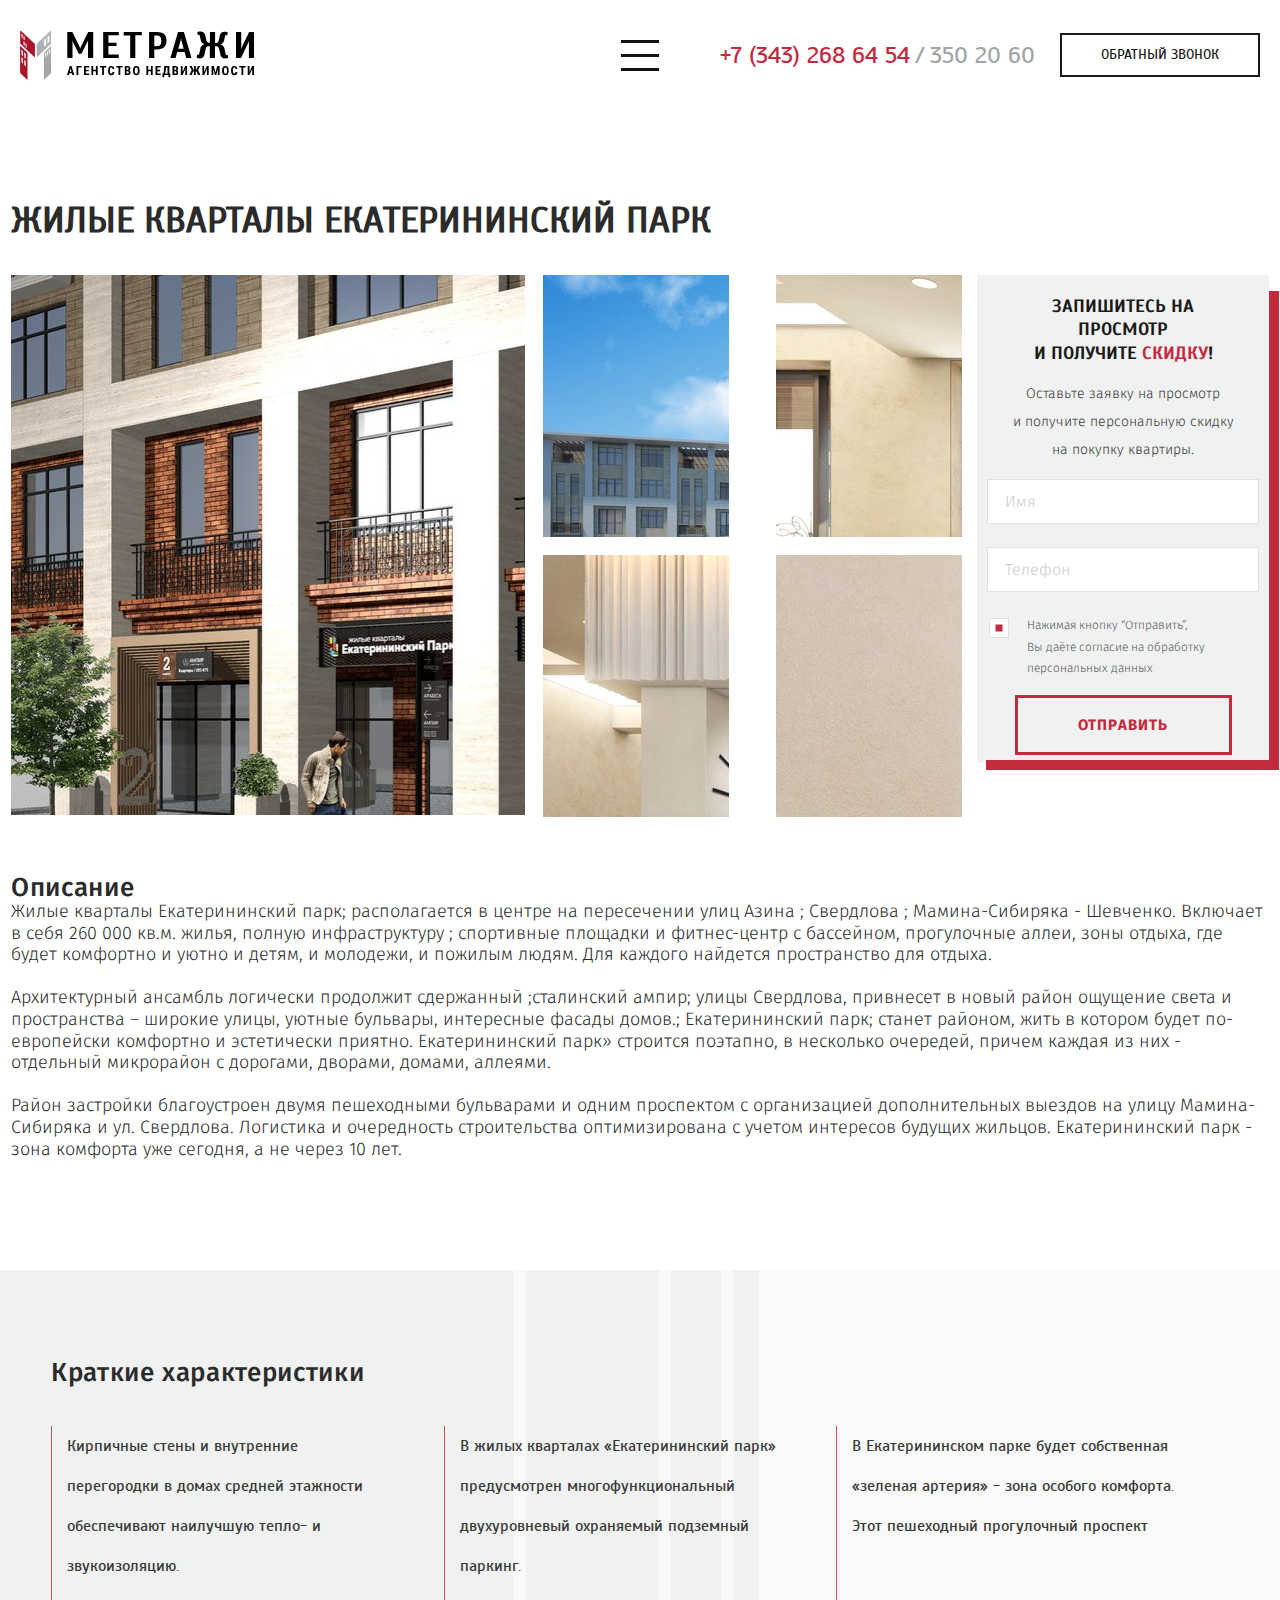
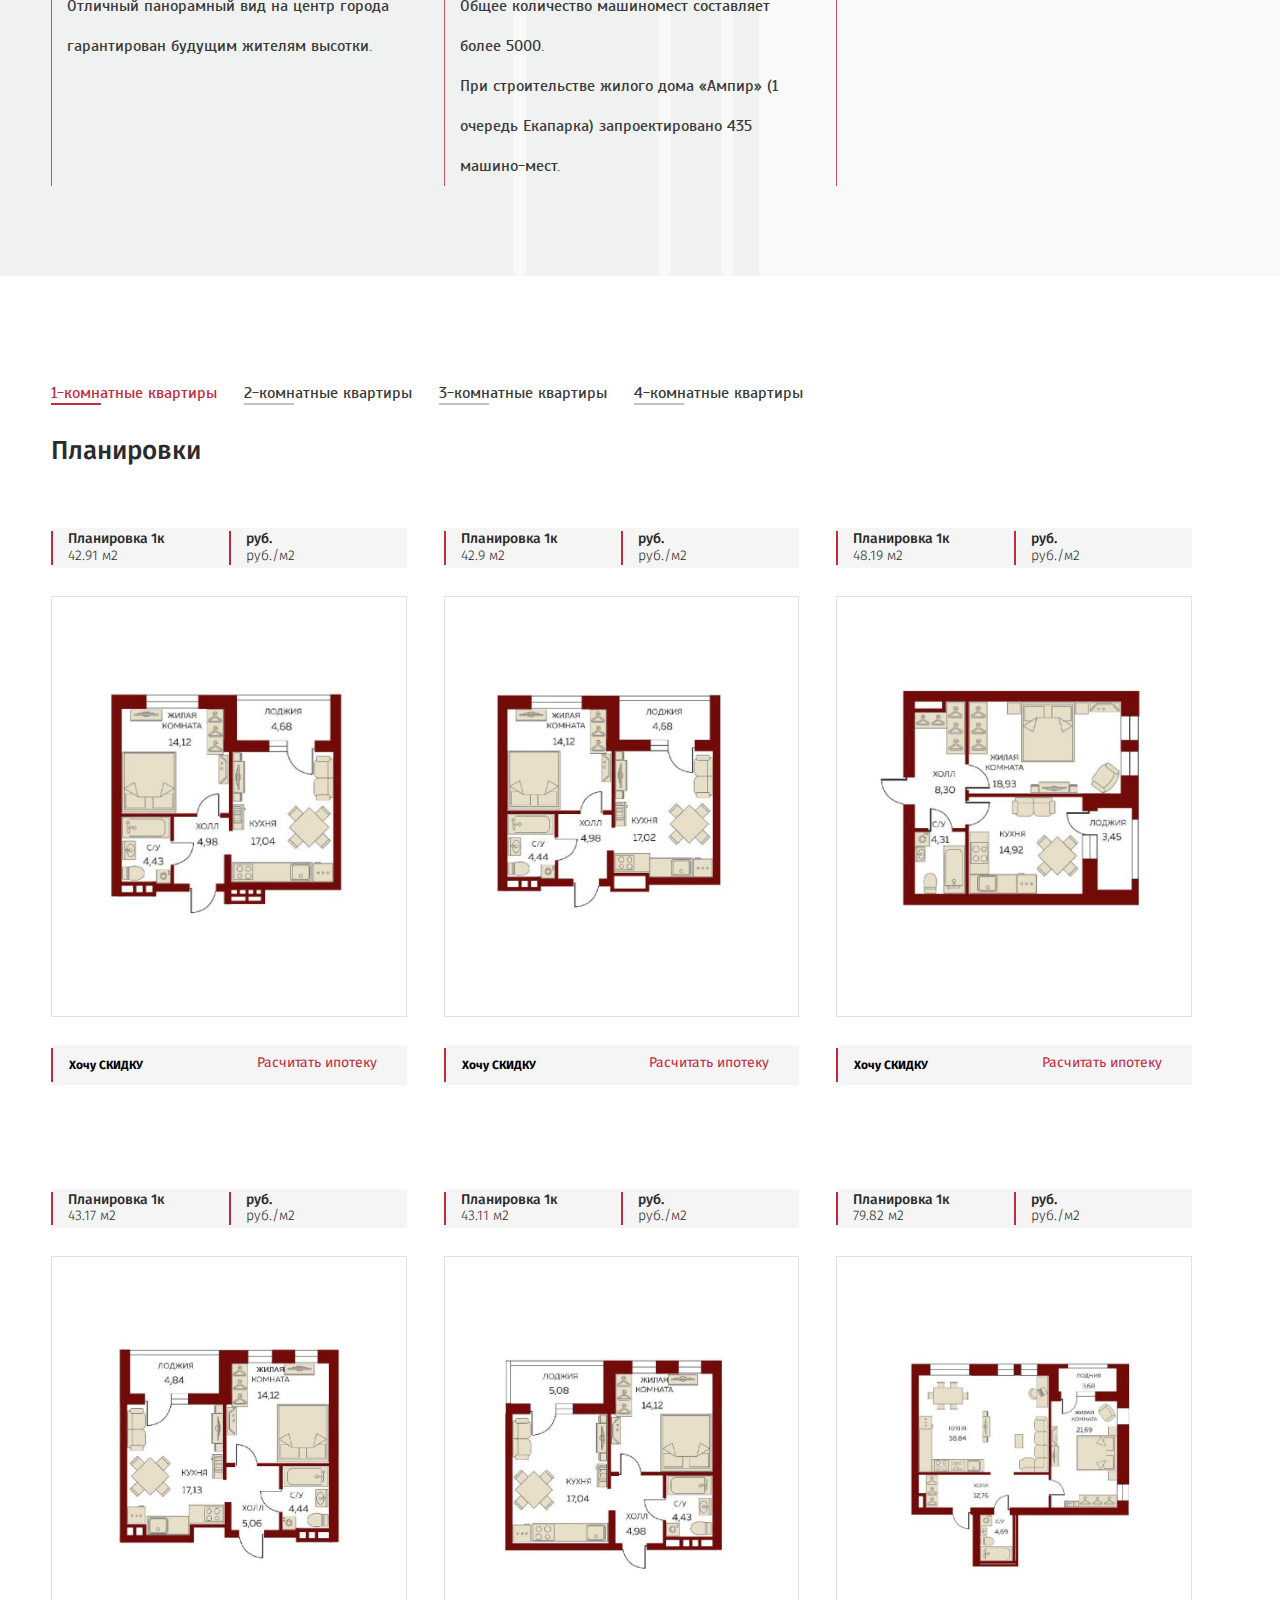
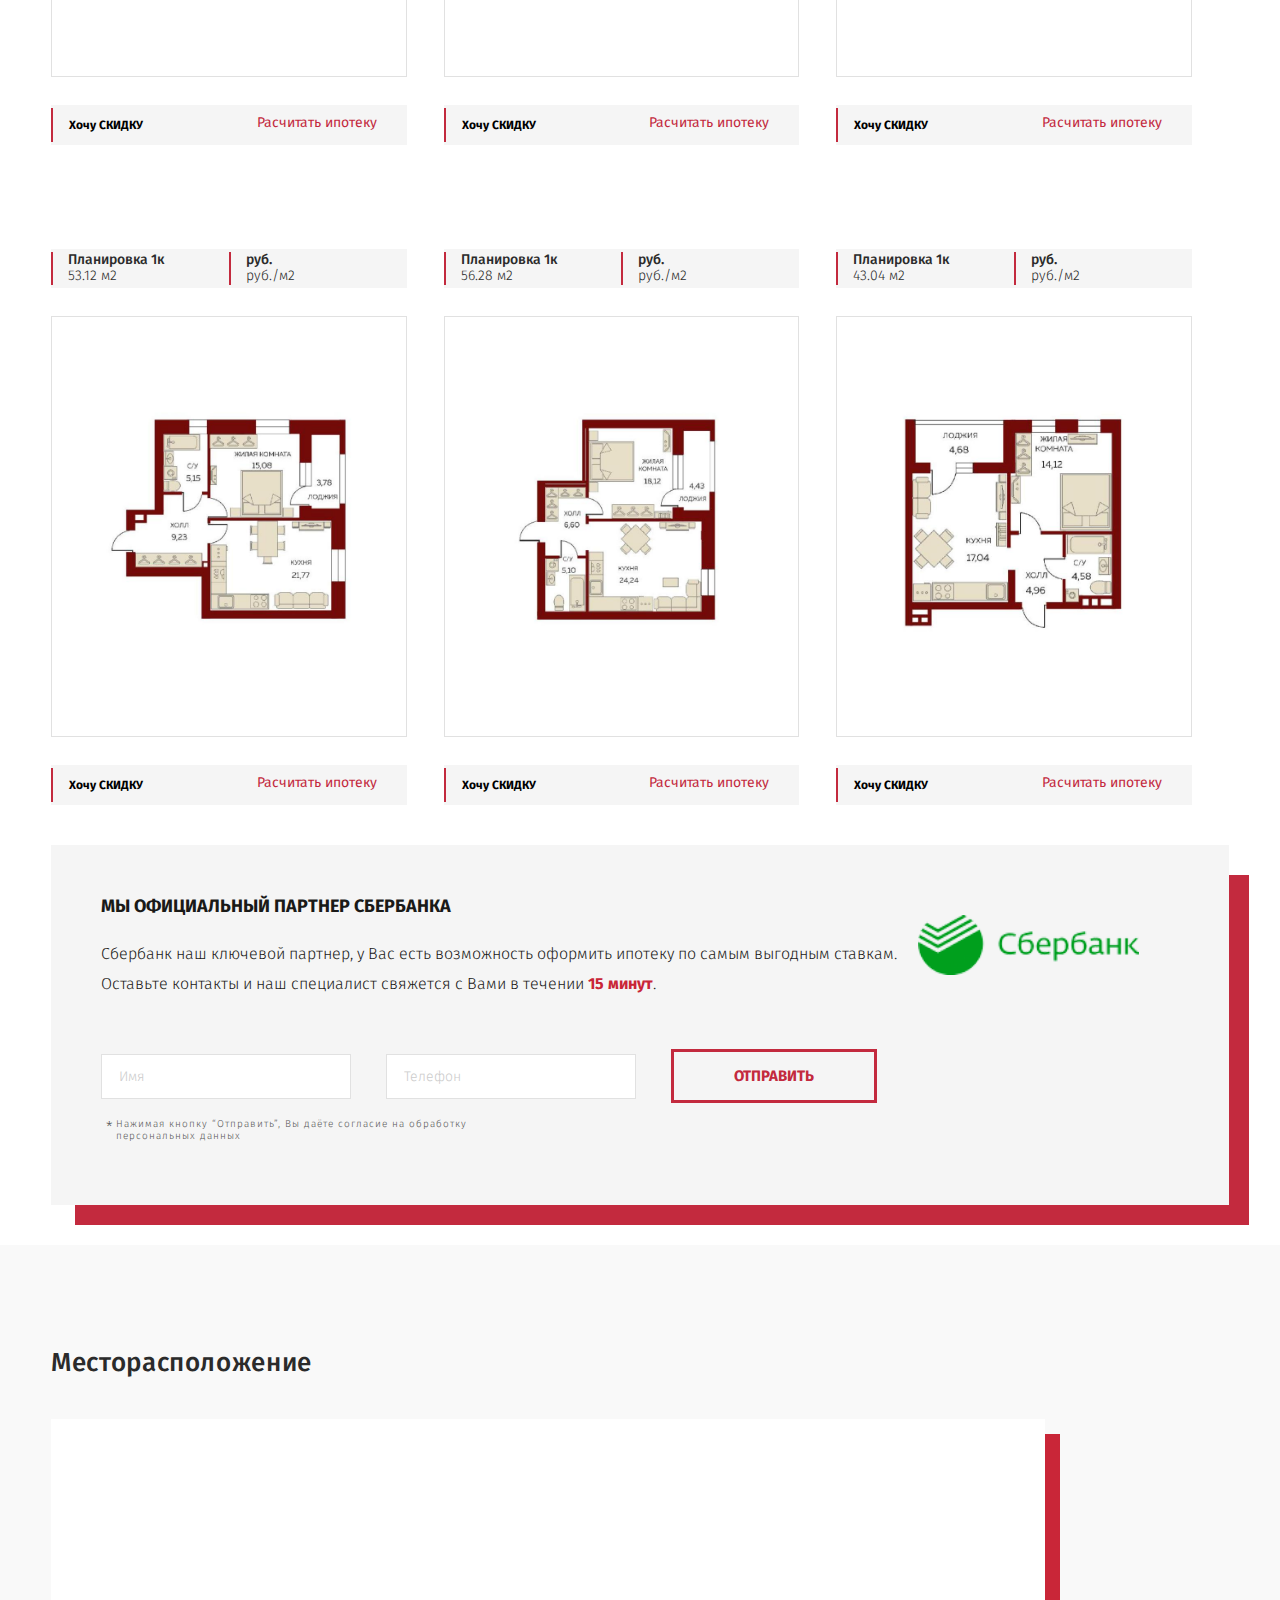
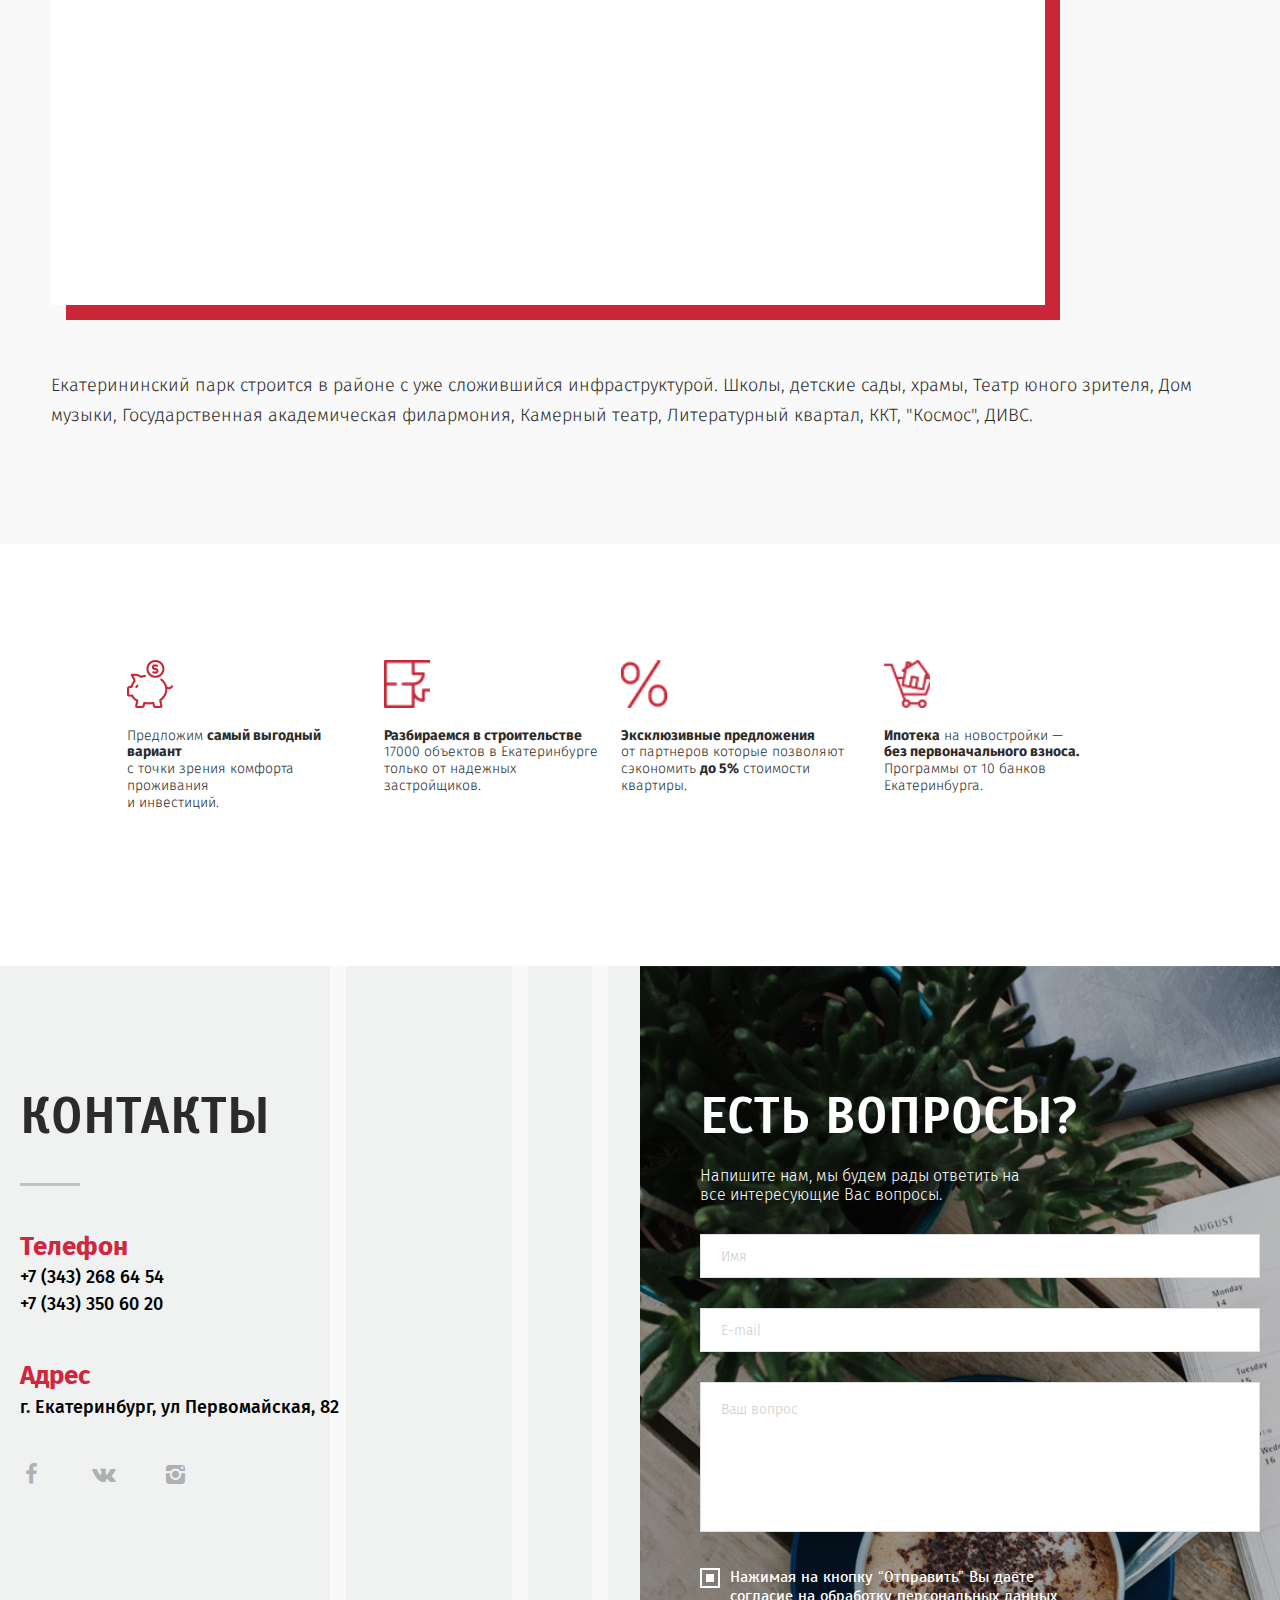
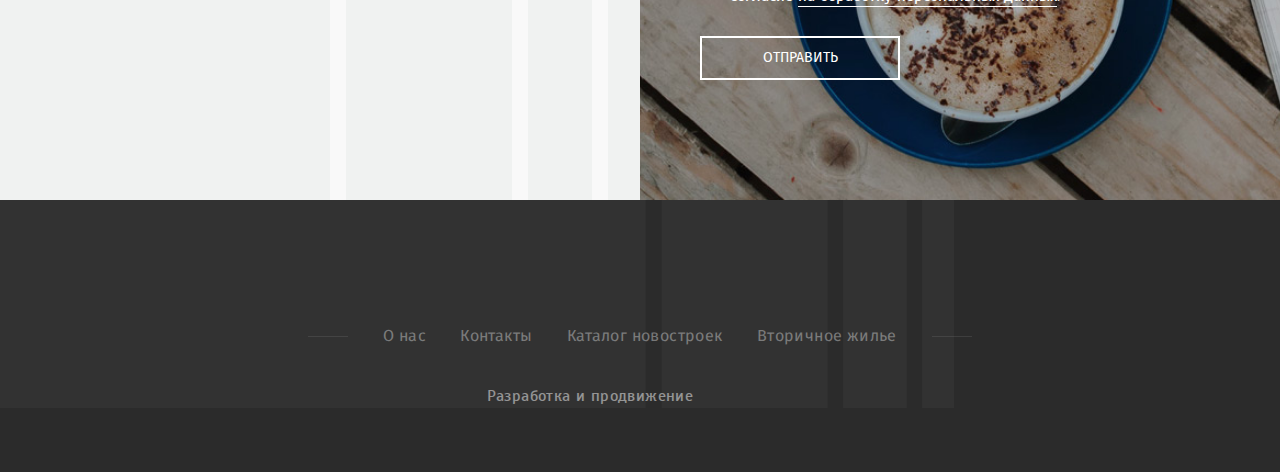
==== commit 877fa9e5: "23к23к" ====
--- a/metragi/index.html
+++ b/metragi/index.html
@@ -7,18 +7,17 @@
   <meta http-equiv="X-UA-Compatible" content="ie=edge"/>
   <title>ЖК Екатерининские кварталы</title>
   <meta name='keywords' content='квартира в новостройке, новостройки от застройщика, новостройка, новые квартиры, недвижимость в новостройках, жилые комплексы новостройки, купить, Екатеринбург, покупка, официальный сайт, каталог, продажа, цены, недорого, екб, готовые, дешево, без первоначального взноса, в новом доме, 2019, под ключ' />  <meta name='description' content='В каталоге официального сайта агентства МЕТРАЖИ представлены новые квартиры в новостройках Екатеринбурга для продажи или покупки. Мы поможем купить квартиру в Екатеринбурге в новостройке новых жилых комплексов от застройщика по выгодным ценам под ключ' />
-  <script src="./js/jquery-3.1.1.min.js"></script>
-  <script src="./js/jquery.maskedinput.min.js"></script>
-  <script src="./js/inputMask.js"></script>
-  <script src="./js/slick.min.js"></script>
-  <script src="./js/jquery.magnific-popup.min.js"></script>
-  <script src="./js/owl.carousel.js"></script>
+  <script src="js/jquery-3.1.1.min.js"></script>
+  <script src="js/jquery.maskedinput.min.js"></script>
+  <script src="js/inputMask.js"></script>
+  <script src="js/slick.min.js"></script>
+  <script src="js/jquery.magnific-popup.min.js"></script>
+  <script src="js/owl.carousel.js"></script>
 
   <link rel="icon" type="image/png" href="img/favicon.png">
   <link rel="stylesheet" href="css/main.min2.css"/>
   <link rel="stylesheet" href="css/my_dop.css">
   <link rel="stylesheet" href="css/new-styles.css"/>
-  <link rel="stylesheet" href="css/form.css">
 </head>
 <body>
   <div class='banners__middle'>
@@ -267,7 +266,7 @@
             <input class="form-content__input" type="text" name="Name" placeholder="Имя" required="required">
             <input class="form-content__input" id="phone" type="text" name="Phone" placeholder="Телефон" required="required">
             <div class="form-content__checkbox">
-              <input type="checkbox" name="Checkbox" id="Checkbox">
+              <input type="checkbox" name="Checkbox" id="Checkbox" checked="checked">
               <label for="Checkbox">Нажимая кнопку “Отправить”,<br>Вы даёте согласие на обработку<br>персональных данных</label>
             </div>
             <button type="submit" class="form-content__btn animated">отправить</button> 
@@ -295,7 +294,7 @@
             <input class="form-content__input" type="text" name="Name" placeholder="Имя" required="required">
             <input class="form-content__input" id="phone" type="text" name="Phone" placeholder="Телефон" required="required">
             <div class="form-content__checkbox">
-              <input type="checkbox" name="Checkbox" id="Checkbox">
+              <input type="checkbox" name="Checkbox" id="Checkbox" checked>
               <label for="Checkbox">Нажимая кнопку “Отправить”,<br>Вы даёте согласие на обработку<br>персональных данных</label>
             </div>
             <button type="submit" class="form-content__btn animated">отправить</button> 
@@ -2013,6 +2012,28 @@
     });
 
 </script>
+<div class="bank-mobil">
+  <div class="bank-container">
+    <div class="bank-form">
+
+      <div class="bank-form__header">
+        <h2 class="title">Мы официальный<br> партнер Сбербанка</h2>
+        <p class="suptitle">Ипотека по самым выгодным ставкам.<br>
+        Оставьте контакты и наш специалист свяжется с Вами в течении <span>15 минут</span>.</p>
+        <img src="img/logo_sber.png" alt="bank">
+      </div>  
+
+      <div class="bank-form__content">
+        <form action="#">
+           <input class="input" type="text" name="Name" placeholder="Имя" required="required">
+            <input class="input" id="tel" type="text" name="Phone" placeholder="Телефон" required="required">
+          <button type="submit" class="btn animated">отправить</button>
+          <span>Нажимая кнопку “Отправить”, Вы даёте согласие на обработку<br> персональных данных</span>
+        </form>
+      </div>    
+    </div>
+  </div>
+</div>
 <div class="bank">
   <div class="bank-container">
     <div class="bank-form">
--- a/metragi/css/main.min2.css
+++ b/metragi/css/main.min2.css
@@ -0,0 +1,12960 @@
+body{
+    overflow-x: hidden;
+}
+/* Верхняя форма "Получить скидку" */                
+/* Media запросы прописывал в main.min2.css */
+.cart-portfolio__form {
+    display: block;
+    position: relative
+}
+
+.cart-portfolio__form::after {
+    content: "";
+    position: absolute;
+    width: 10px;
+    height: 485px;
+    background-color: #c32a3e;
+    top: 16px;
+    right: -10px
+}
+
+.cart-portfolio__form::before {
+    content: "";
+    position: absolute;
+    width: 305px;
+    height: 10px;
+    background-color: #c32a3e;
+    bottom: 5px;
+    left: 24px
+}
+
+.form-discount {
+    background-color: #f0f1f1;
+    margin-left: 15px
+}
+
+.form-header {
+    padding: 20px 35px;
+    padding-bottom: 0;
+    color: #1a1a18;
+    font-family: Scada, sans-serif;
+    font-size: 18px;
+    font-weight: 700;
+    line-height: 1.3;
+    text-transform: uppercase;
+    text-align: center
+}
+
+.form-header span {
+    color: #c32a3e
+}
+
+.form-desc {
+    color: #383837;
+    font-family: FiraSans;
+    font-weight: 300;
+    font-size: 14px;
+    line-height: 2;
+    text-align: center;
+    padding: 15px 35px
+}
+
+.form-content {
+    padding: 0 10px;
+    padding-bottom: 8px
+}
+
+.form-content__btn {
+    display: block;
+    margin: auto;
+    background-color: transparent;
+    color: #c32a3e;
+    font-family: "FiraSans";
+    font-weight: 700;
+    font-size: 15px;
+    text-transform: uppercase;
+    padding: 18px 60px;
+    border: 3px solid #c32a3e;
+    letter-spacing: 1.2px;
+    transition: all 0.2s;
+}
+
+.form-content__btn:hover {
+    border: 3px solid #c32a3e;
+    background-color: #c32a3e;
+    color: #fff
+}
+
+.form-content__input {
+    width: 100%;
+    display: block;
+    height: 45px;
+    margin-bottom: 23px;
+    border: 1px solid #e1e1e1;
+    padding: 17px;
+    font-family: FiraSans;
+    font-weight: 300;
+    color: #222;
+}
+
+.form-content__checkbox label {
+    display: block;
+    font-size: 12px;
+    color: #595959;
+    font-family: FiraSans;
+    line-height: 1.8;
+    font-weight: 300;
+    padding-left: 40px;
+    margin-bottom: 15px;
+    cursor: pointer;
+    position: relative;
+}
+
+.form-content__checkbox label::before {
+    content: "";
+    position: absolute;
+    top: 3px;
+    left: 2px;
+    background-color: #fff;
+    width: 20px;
+    height: 20px;
+    border: 1px solid #e1e1e1;
+}
+
+.form-content__checkbox #Checkbox {
+    display: none;
+}
+
+.form-content__checkbox input[type="checkbox"]:checked+label::before {
+    content: "";
+    background-size: 100%;
+    background-image: url(../img/square-shape-shadow.svg) ;
+}
+/* Форма "Партнеры Сбербанк" */
+.bank-container {
+    max-width: 1340px;
+    margin: 0 auto;
+    padding-left: 11px;
+    padding-right: 11px;
+    margin-bottom: 40px;
+}
+
+.bank-form {
+    display: block;
+    margin: auto;
+    background-color: #f5f5f5;
+    max-width: 1310px;
+    padding-left: 50px;
+    padding-bottom: 60px;
+    position: relative;
+}
+
+.bank-form::after {
+    content: "";
+    position: absolute;
+    width: 20px;
+    height: 307px;
+    background-color: #c32a3e;
+    top: 30px;
+    right: -20px;
+}
+
+.bank-form::before {
+    content: "";
+    position: absolute;
+    width: 1300px;
+    height: 20px;
+    background-color: #c32a3e;
+    bottom: -20px;
+    left: 24px;
+}
+
+.bank-form__content span {
+    display: inline-block;
+    font-size: 10px;
+    color: #595959;
+    font-family: "FiraSans";
+    font-weight: 300;
+    margin-left: 15px;
+    position: relative;
+    letter-spacing: 1px;
+}
+
+.bank-form__content span::before {
+    content: "*";
+    position: absolute;
+    top: 0;
+    left: -10px;
+    font-size: 15px;
+}
+
+.bank-form__content .input {
+    width: 250px;
+    height: 45px;
+    margin-right: 30px;
+    border: 1px solid #e1e1e1;
+    padding: 17px;
+    color: #222;
+    font-size: 14px;
+    font-weight: 300;
+    font-family: "FiraSans";
+}
+
+.bank-form__content .btn {
+    background-color: transparent;
+    color: #c32a3e;
+    font-family: "FiraSans";
+    font-weight: 700;
+    font-size: 15px;
+    text-transform: uppercase;
+    padding: 15px 60px;
+    border: 3px solid #c32a3e;
+}
+
+.bank-form__content .btn:hover {
+    border: 3px solid #c32a3e;
+    background-color: #c32a3e;
+    color: #fff;
+}
+
+.bank-form__header {
+    position: relative;
+}
+
+.bank-form__header img {
+    position: absolute;
+    top: 70px;
+    right: 90px;
+}
+
+.bank-form__header .title {
+    color: #1a1a18;
+    font-family: "FiraSans";
+    font-size: 18px;
+    font-weight: 700;
+    line-height: 1.3;
+    padding-top: 50px;
+    text-transform: uppercase;
+}
+
+.bank-form__header .suptitle {
+    color: #1a1a18;
+    font-family: "FiraSans";
+    font-size: 16px;
+    font-weight: 300;
+    line-height: 1.9;
+    padding-top: 20px;
+    padding-bottom: 50px;
+}
+
+.bank-form__header .suptitle span {
+    color: #c92637;
+    font-weight: 700;
+}
+/*Кнопка "Хочу скидку"*/
+.TTU {
+    text-transform: uppercase;
+}
+
+.left {
+    position: absolute;
+    top: 50%;
+    transform: translateY(-50%);
+    left: 18px;
+    font-size: 12px;
+    color: #555;
+    font-family: "FiraSans";
+    font-weight: 700;
+    line-height: 1.5;
+    text-decoration: none;
+    color: #000;
+}
+
+.left:hover {
+    left: 0;
+    height: 46px;
+    background-color: #555;
+    transform: translateY(-22px);
+    color: #fff;
+    padding-left: 64px;
+    padding-right: 64px;
+    line-height: 50px;
+}
+
+.default {
+    position: relative;
+    background-color: #f5f5f5;
+    margin: 0 auto;
+    max-width: 450px;
+    padding-bottom: 50px;
+}
+
+.default-sup {
+    display: inline-block;
+    padding-left: 100px;
+    color: #595959;
+    font-family: "FiraSans";
+    font-size: 12px;
+    font-weight: 300;
+    line-height: 1.7;
+    position: relative;
+    padding-bottom: 25px;
+    letter-spacing: 1px;
+}
+
+.default-sup::before {
+    content: "*";
+    position: absolute;
+    color: #c32a3e;
+    font-size: 14px;
+    top: 0;
+    left: 90px;
+}
+
+.default-input {
+    display: block;
+    margin: auto;
+    margin-bottom: 25px;
+    border: 1px solid #e1e1e1;
+    background-color: #fff;
+    height: 45px;
+    width: 60%;
+    padding: 17px;
+    color: #222;
+    font-size: 14px;
+    font-family: "FiraSans";
+    font-weight: 300;
+    line-height: 18px;
+}
+
+.heading {
+    padding-top: 60px;
+    color: #1a1a18;
+    font-family: "Scada";
+    font-size: 18px;
+    font-weight: 700;
+    text-transform: uppercase;
+    line-height: 24px;
+    text-align: center;
+    padding-bottom: 20px;
+    letter-spacing: .45px;
+}
+
+.descripton {
+    color: #383837;
+    font-family: "FiraSans";
+    font-size: 14px;
+    font-weight: 300;
+    line-height: 2;
+    text-align: center;
+    padding-bottom: 20px;
+    letter-spacing: .35px;
+}
+.bank-mobil{
+	display: none;
+}
+.mfp-bg {
+
+    top: 0;
+
+    left: 0;
+
+    width: 100%;
+
+    height: 100%;
+
+    z-index: 1042;
+
+    overflow: hidden;
+
+    position: fixed;
+
+    background: #0b0b0b;
+
+    opacity: .8
+
+}
+
+
+
+.mfp-wrap {
+
+    top: 0;
+
+    left: 0;
+
+    width: 100%;
+
+    height: 100%;
+
+    z-index: 1043;
+
+    position: fixed;
+
+    outline: 0!important;
+
+    -webkit-backface-visibility: hidden
+
+}
+
+
+
+.mfp-container {
+
+    text-align: center;
+
+    position: absolute;
+
+    width: 100%;
+
+    height: 100%;
+
+    left: 0;
+
+    top: 0;
+
+    padding: 0 8px;
+
+    box-sizing: border-box
+
+}
+
+
+
+.mfp-container:before {
+
+    content: '';
+
+    display: inline-block;
+
+    height: 100%;
+
+    vertical-align: middle
+
+}
+
+
+
+.mfp-align-top .mfp-container:before {
+
+    display: none
+
+}
+
+
+
+.mfp-content {
+
+    position: relative;
+
+    display: inline-block;
+
+    vertical-align: middle;
+
+    margin: 0 auto;
+
+    text-align: left;
+
+    z-index: 1045
+
+}
+
+
+
+.mfp-ajax-holder .mfp-content,
+
+.mfp-inline-holder .mfp-content {
+
+    width: 100%;
+
+    cursor: auto
+
+}
+
+
+
+.mfp-ajax-cur {
+
+    cursor: progress
+
+}
+
+
+
+.mfp-zoom-out-cur,
+
+.mfp-zoom-out-cur .mfp-image-holder .mfp-close {
+
+    cursor: -moz-zoom-out;
+
+    cursor: -webkit-zoom-out;
+
+    cursor: zoom-out
+
+}
+
+
+
+.mfp-zoom {
+
+    cursor: pointer;
+
+    cursor: -webkit-zoom-in;
+
+    cursor: -moz-zoom-in;
+
+    cursor: zoom-in
+
+}
+
+
+
+.mfp-auto-cursor .mfp-content {
+
+    cursor: auto
+
+}
+
+
+
+.mfp-arrow,
+
+.mfp-close,
+
+.mfp-counter,
+
+.mfp-preloader {
+
+    -webkit-user-select: none;
+
+    -moz-user-select: none;
+
+    user-select: none
+
+}
+
+
+
+.mfp-loading.mfp-figure {
+
+    display: none
+
+}
+
+
+
+.mfp-hide {
+
+    display: none!important
+
+}
+
+
+
+.mfp-preloader {
+
+    color: #CCC;
+
+    position: absolute;
+
+    top: 50%;
+
+    width: auto;
+
+    text-align: center;
+
+    margin-top: -.8em;
+
+    left: 8px;
+
+    right: 8px;
+
+    z-index: 1044
+
+}
+
+
+
+.mfp-preloader a {
+
+    color: #CCC
+
+}
+
+
+
+.mfp-preloader a:hover {
+
+    color: #FFF
+
+}
+
+
+
+.mfp-s-error .mfp-content,
+
+.mfp-s-ready .mfp-preloader {
+
+    display: none
+
+}
+
+
+
+button.mfp-arrow,
+
+button.mfp-close {
+
+    overflow: visible;
+
+    cursor: pointer;
+
+    background: 0 0;
+
+    border: 0;
+
+    -webkit-appearance: none;
+
+    display: block;
+
+    outline: 0;
+
+    padding: 0;
+
+    z-index: 1046;
+
+    box-shadow: none;
+
+    touch-action: manipulation
+
+}
+
+
+
+button::-moz-focus-inner {
+
+    padding: 0;
+
+    border: 0
+
+}
+
+
+
+.mfp-close {
+
+    width: 44px;
+
+    height: 44px;
+
+    line-height: 44px;
+
+    position: absolute;
+
+    right: 0;
+
+    top: 0;
+
+    text-decoration: none;
+
+    text-align: center;
+
+    opacity: .65;
+
+    padding: 0 0 18px 10px;
+
+    color: #FFF;
+
+    font-style: normal;
+
+    font-size: 28px;
+
+    font-family: Arial, Baskerville, monospace
+
+}
+
+
+
+.mfp-close:focus,
+
+.mfp-close:hover {
+
+    opacity: 1
+
+}
+
+
+
+.mfp-close:active {
+
+    top: 1px
+
+}
+
+
+
+.mfp-close-btn-in .mfp-close {
+
+    color: #333
+
+}
+
+
+
+.mfp-iframe-holder .mfp-close,
+
+.mfp-image-holder .mfp-close {
+
+    color: #FFF;
+
+    right: -6px;
+
+    text-align: right;
+
+    padding-right: 6px;
+
+    width: 100%
+
+}
+
+
+
+.mfp-counter {
+
+    position: absolute;
+
+    top: 0;
+
+    right: 0;
+
+    color: #CCC;
+
+    font-size: 12px;
+
+    line-height: 18px;
+
+    white-space: nowrap
+
+}
+
+
+
+.mfp-arrow {
+
+    position: absolute;
+
+    opacity: .65;
+
+    margin: -55px 0 0;
+
+    top: 50%;
+
+    padding: 0;
+
+    width: 90px;
+
+    height: 110px;
+
+    -webkit-tap-highlight-color: transparent
+
+}
+
+
+
+.mfp-arrow:active {
+
+    margin-top: -54px
+
+}
+
+
+
+.mfp-arrow:focus,
+
+.mfp-arrow:hover {
+
+    opacity: 1
+
+}
+
+
+
+.mfp-arrow:after,
+
+.mfp-arrow:before {
+
+    content: '';
+
+    display: block;
+
+    width: 0;
+
+    height: 0;
+
+    position: absolute;
+
+    left: 0;
+
+    top: 0;
+
+    margin-top: 35px;
+
+    margin-left: 35px;
+
+    border: inset transparent
+
+}
+
+
+
+.mfp-arrow:after {
+
+    border-top-width: 13px;
+
+    border-bottom-width: 13px;
+
+    top: 8px
+
+}
+
+
+
+.mfp-arrow:before {
+
+    border-top-width: 21px;
+
+    border-bottom-width: 21px;
+
+    opacity: .7
+
+}
+
+
+
+.mfp-arrow-left {
+
+    left: 0
+
+}
+
+
+
+.mfp-arrow-left:after {
+
+    border-right: 17px solid #FFF;
+
+    margin-left: 31px
+
+}
+
+
+
+.mfp-arrow-left:before {
+
+    margin-left: 25px;
+
+    border-right: 27px solid #3F3F3F
+
+}
+
+
+
+.mfp-arrow-right {
+
+    right: 0
+
+}
+
+
+
+.mfp-arrow-right:after {
+
+    border-left: 17px solid #FFF;
+
+    margin-left: 39px
+
+}
+
+
+
+.mfp-arrow-right:before {
+
+    border-left: 27px solid #3F3F3F
+
+}
+
+
+
+.mfp-iframe-holder {
+
+    padding-top: 40px;
+
+    padding-bottom: 40px
+
+}
+
+
+
+.mfp-iframe-holder .mfp-content {
+
+    line-height: 0;
+
+    width: 100%;
+
+    max-width: 900px
+
+}
+
+
+
+.mfp-iframe-holder .mfp-close {
+
+    top: -40px
+
+}
+
+
+
+.mfp-iframe-scaler {
+
+    width: 100%;
+
+    height: 0;
+
+    overflow: hidden;
+
+    padding-top: 56.25%
+
+}
+
+
+
+.mfp-iframe-scaler iframe {
+
+    position: absolute;
+
+    display: block;
+
+    top: 0;
+
+    left: 0;
+
+    width: 100%;
+
+    height: 100%;
+
+    box-shadow: 0 0 8px rgba(0, 0, 0, .6);
+
+    background: #000
+
+}
+
+
+
+img.mfp-img {
+
+    width: auto;
+
+    max-width: 100%;
+
+    height: auto;
+
+    display: block;
+
+    line-height: 0;
+
+    box-sizing: border-box;
+
+    padding: 40px 0;
+
+    margin: 0 auto
+
+}
+
+
+
+.mfp-figure {
+
+    line-height: 0
+
+}
+
+
+
+.mfp-figure:after {
+
+    content: '';
+
+    position: absolute;
+
+    left: 0;
+
+    top: 40px;
+
+    bottom: 40px;
+
+    display: block;
+
+    right: 0;
+
+    width: auto;
+
+    height: auto;
+
+    z-index: -1;
+
+    box-shadow: 0 0 8px rgba(0, 0, 0, .6);
+
+    background: #444
+
+}
+
+
+
+.mfp-figure small {
+
+    color: #BDBDBD;
+
+    display: block;
+
+    font-size: 12px;
+
+    line-height: 14px
+
+}
+
+
+
+.mfp-figure figure {
+
+    margin: 0
+
+}
+
+
+
+.mfp-bottom-bar {
+
+    margin-top: -36px;
+
+    position: absolute;
+
+    top: 100%;
+
+    left: 0;
+
+    width: 100%;
+
+    cursor: auto
+
+}
+
+
+
+.mfp-title {
+
+    text-align: left;
+
+    line-height: 18px;
+
+    color: #F3F3F3;
+
+    word-wrap: break-word;
+
+    padding-right: 36px
+
+}
+
+
+
+.mfp-image-holder .mfp-content {
+
+    max-width: 100%
+
+}
+
+
+
+.mfp-gallery .mfp-image-holder .mfp-figure {
+
+    cursor: pointer
+
+}
+
+
+
+@media screen and (max-width:800px) and (orientation:landscape),
+
+screen and (max-height:300px) {
+
+    .mfp-img-mobile .mfp-image-holder {
+
+        padding-left: 0;
+
+        padding-right: 0
+
+    }
+
+    .mfp-img-mobile img.mfp-img {
+
+        padding: 0
+
+    }
+
+    .mfp-img-mobile .mfp-figure:after {
+
+        top: 0;
+
+        bottom: 0
+
+    }
+
+    .mfp-img-mobile .mfp-figure small {
+
+        display: inline;
+
+        margin-left: 5px
+
+    }
+
+    .mfp-img-mobile .mfp-bottom-bar {
+
+        background: rgba(0, 0, 0, .6);
+
+        bottom: 0;
+
+        margin: 0;
+
+        top: auto;
+
+        padding: 3px 5px;
+
+        position: fixed;
+
+        box-sizing: border-box
+
+    }
+
+    .mfp-img-mobile .mfp-bottom-bar:empty {
+
+        padding: 0
+
+    }
+
+    .mfp-img-mobile .mfp-counter {
+
+        right: 5px;
+
+        top: 3px
+
+    }
+
+    .mfp-img-mobile .mfp-close {
+
+        top: 0;
+
+        right: 0;
+
+        width: 35px;
+
+        height: 35px;
+
+        line-height: 35px;
+
+        background: rgba(0, 0, 0, .6);
+
+        position: fixed;
+
+        text-align: center;
+
+        padding: 0
+
+    }
+
+}
+
+
+
+@media all and (max-width:900px) {
+
+    .mfp-arrow {
+
+        -webkit-transform: scale(0.75);
+
+        transform: scale(0.75)
+
+    }
+
+    .mfp-arrow-left {
+
+        -webkit-transform-origin: 0;
+
+        transform-origin: 0
+
+    }
+
+    .mfp-arrow-right {
+
+        -webkit-transform-origin: 100%;
+
+        transform-origin: 100%
+
+    }
+
+    .mfp-container {
+
+        padding-left: 6px;
+
+        padding-right: 6px
+
+    }
+
+}
+
+
+
+.owl-carousel,
+
+.owl-carousel .owl-item {
+
+    -webkit-tap-highlight-color: transparent;
+
+    position: relative
+
+}
+
+
+
+.owl-carousel {
+
+    display: none;
+
+    width: 100%;
+
+    z-index: 1
+
+}
+
+
+
+.owl-carousel .owl-stage {
+
+    position: relative;
+
+    -ms-touch-action: pan-Y;
+
+    touch-action: manipulation;
+
+    -moz-backface-visibility: hidden
+
+}
+
+
+
+.owl-carousel .owl-stage:after {
+
+    content: ".";
+
+    display: block;
+
+    clear: both;
+
+    visibility: hidden;
+
+    line-height: 0;
+
+    height: 0
+
+}
+
+
+
+.owl-carousel .owl-stage-outer {
+
+    position: relative;
+
+    overflow: hidden;
+
+    -webkit-transform: translate3d(0, 0, 0)
+
+}
+
+
+
+.owl-carousel .owl-item,
+
+.owl-carousel .owl-wrapper {
+
+    -webkit-backface-visibility: hidden;
+
+    -moz-backface-visibility: hidden;
+
+    -ms-backface-visibility: hidden;
+
+    -webkit-transform: translate3d(0, 0, 0);
+
+    -moz-transform: translate3d(0, 0, 0);
+
+    -ms-transform: translate3d(0, 0, 0)
+
+}
+
+
+
+.owl-carousel .owl-item {
+
+    min-height: 1px;
+
+    float: left;
+
+    -webkit-backface-visibility: hidden;
+
+    -webkit-touch-callout: none
+
+}
+
+
+
+.owl-carousel .owl-item img {
+
+    display: block
+
+}
+
+
+
+.owl-carousel .owl-dots.disabled,
+
+.owl-carousel .owl-nav.disabled {
+
+    display: none
+
+}
+
+
+
+.no-js .owl-carousel,
+
+.owl-carousel.owl-loaded {
+
+    display: block
+
+}
+
+
+
+.owl-carousel .owl-dot,
+
+.owl-carousel .owl-nav .owl-next,
+
+.owl-carousel .owl-nav .owl-prev {
+
+    cursor: pointer;
+
+    -webkit-user-select: none;
+
+    -khtml-user-select: none;
+
+    -moz-user-select: none;
+
+    -ms-user-select: none;
+
+    user-select: none
+
+}
+
+
+
+.owl-carousel .owl-nav button.owl-next,
+
+.owl-carousel .owl-nav button.owl-prev,
+
+.owl-carousel button.owl-dot {
+
+    background: 0 0;
+
+    color: inherit;
+
+    border: none;
+
+    padding: 0!important;
+
+    font: inherit
+
+}
+
+
+
+.owl-carousel.owl-loading {
+
+    opacity: 0;
+
+    display: block
+
+}
+
+
+
+.owl-carousel.owl-hidden {
+
+    opacity: 0
+
+}
+
+
+
+.owl-carousel.owl-refresh .owl-item {
+
+    visibility: hidden
+
+}
+
+
+
+.owl-carousel.owl-drag .owl-item {
+
+    -ms-touch-action: pan-y;
+
+    touch-action: pan-y;
+
+    -webkit-user-select: none;
+
+    -moz-user-select: none;
+
+    -ms-user-select: none;
+
+    user-select: none
+
+}
+
+
+
+.owl-carousel.owl-grab {
+
+    cursor: move;
+
+    cursor: grab
+
+}
+
+
+
+.owl-carousel.owl-rtl {
+
+    direction: rtl
+
+}
+
+
+
+.owl-carousel.owl-rtl .owl-item {
+
+    float: right
+
+}
+
+
+
+.owl-carousel .animated {
+
+    animation-duration: 1s;
+
+    animation-fill-mode: both
+
+}
+
+
+
+.owl-carousel .owl-animated-in {
+
+    z-index: 0
+
+}
+
+
+
+.owl-carousel .owl-animated-out {
+
+    z-index: 1
+
+}
+
+
+
+.owl-carousel .fadeOut {
+
+    animation-name: fadeOut
+
+}
+
+
+
+@keyframes fadeOut {
+
+    0% {
+
+        opacity: 1
+
+    }
+
+    100% {
+
+        opacity: 0
+
+    }
+
+}
+
+
+
+.owl-height {
+
+    transition: height .5s ease-in-out
+
+}
+
+
+
+.owl-carousel .owl-item .owl-lazy {
+
+    opacity: 0;
+
+    transition: opacity .4s ease
+
+}
+
+
+
+.owl-carousel .owl-item .owl-lazy:not([src]),
+
+.owl-carousel .owl-item .owl-lazy[src^=""] {
+
+    max-height: 0
+
+}
+
+
+
+.owl-carousel .owl-item img.owl-lazy {
+
+    transform-style: preserve-3d
+
+}
+
+
+
+.owl-carousel .owl-video-wrapper {
+
+    position: relative;
+
+    height: 100%;
+
+    background: #000
+
+}
+
+
+
+.owl-carousel .owl-video-play-icon {
+
+    position: absolute;
+
+    height: 80px;
+
+    width: 80px;
+
+    left: 50%;
+
+    top: 50%;
+
+    margin-left: -40px;
+
+    margin-top: -40px;
+
+    background: url(owl.video.play.png) no-repeat;
+
+    cursor: pointer;
+
+    z-index: 1;
+
+    -webkit-backface-visibility: hidden;
+
+    transition: transform .1s ease
+
+}
+
+
+
+.owl-carousel .owl-video-play-icon:hover {
+
+    -ms-transform: scale(1.3, 1.3);
+
+    transform: scale(1.3, 1.3)
+
+}
+
+
+
+.owl-carousel .owl-video-playing .owl-video-play-icon,
+
+.owl-carousel .owl-video-playing .owl-video-tn {
+
+    display: none
+
+}
+
+
+
+.owl-carousel .owl-video-tn {
+
+    opacity: 0;
+
+    height: 100%;
+
+    background-position: center center;
+
+    background-repeat: no-repeat;
+
+    background-size: contain;
+
+    transition: opacity .4s ease
+
+}
+
+
+
+.owl-carousel .owl-video-frame {
+
+    position: relative;
+
+    z-index: 1;
+
+    height: 100%;
+
+    width: 100%
+
+}
+
+
+
+.owl-theme .owl-dots,
+
+.owl-theme .owl-nav {
+
+    text-align: center;
+
+    -webkit-tap-highlight-color: transparent
+
+}
+
+
+
+.owl-theme .owl-nav {
+
+    margin-top: 10px
+
+}
+
+
+
+.owl-theme .owl-nav [class*=owl-] {
+
+    color: #FFF;
+
+    font-size: 14px;
+
+    margin: 5px;
+
+    padding: 4px 7px;
+
+    background: #D6D6D6;
+
+    display: inline-block;
+
+    cursor: pointer;
+
+    border-radius: 3px
+
+}
+
+
+
+.owl-theme .owl-nav [class*=owl-]:hover {
+
+    background: #869791;
+
+    color: #FFF;
+
+    text-decoration: none
+
+}
+
+
+
+.owl-theme .owl-nav .disabled {
+
+    opacity: .5;
+
+    cursor: default
+
+}
+
+
+
+.owl-theme .owl-nav.disabled+.owl-dots {
+
+    margin-top: 10px
+
+}
+
+
+
+.owl-theme .owl-dots .owl-dot {
+
+    display: inline-block;
+
+    zoom: 1
+
+}
+
+
+
+.owl-theme .owl-dots .owl-dot span {
+
+    width: 10px;
+
+    height: 10px;
+
+    margin: 5px 7px;
+
+    background: #D6D6D6;
+
+    display: block;
+
+    -webkit-backface-visibility: visible;
+
+    transition: opacity .2s ease;
+
+    border-radius: 30px
+
+}
+
+
+
+.owl-theme .owl-dots .owl-dot.active span,
+
+.owl-theme .owl-dots .owl-dot:hover span {
+
+    background: #869791
+
+}
+
+
+
+.about {
+
+    padding-top: 127px;
+
+    padding-bottom: 180px
+
+}
+
+
+
+@media (max-width:992px) {
+
+    .about {
+
+        padding-top: 60px;
+
+        padding-bottom: 60px
+
+    }
+
+}
+
+
+
+.accordion {
+
+    max-width: 900px;
+
+    margin: 0 auto;
+
+    background-color: #fff
+
+}
+
+
+
+.accordion .accordion__item:last-child .accordion__header {
+
+    border-bottom: 1px solid rgba(194, 194, 194, .3)
+
+}
+
+
+
+@media (max-width:768px) {
+
+    .accordion {
+
+        padding-left: 12px;
+
+        padding-right: 12px;
+
+        background-color: transparent
+
+    }
+
+}
+
+
+
+.custom-list {
+
+    display: flex;
+
+    flex-direction: column;
+
+    justify-content: space-between;
+
+    align-items: space-between;
+
+    position: relative
+
+}
+
+
+
+.custom-list.custom-list_type_small .custom-list__item .heading {
+
+    font-size: 26px;
+
+    font-family: FiraSans;
+
+    font-weight: 500
+
+}
+
+
+
+.custom-list.custom-list_type_small .custom-list__item .description {
+
+    font-size: 18px;
+
+    font-weight: 300;
+
+    font-family: FiraSans
+
+}
+
+
+
+@media (max-width:1340px) {
+
+    .goods .custom-list .custom-list__item:not(: last-child) {
+
+        margin-bottom: 40px
+
+    }
+
+}
+
+
+
+@media (max-width:992px) {
+
+    .about__inner .custom-list {
+
+        width: 100%;
+
+        align-items: flex-end;
+
+        flex-direction: row
+
+    }
+
+    .about__inner .custom-list__item .icon {
+
+        margin: 0 auto
+
+    }
+
+}
+
+
+
+@media (max-width:768px) {
+
+    .about__inner .custom-list {
+
+        width: auto;
+
+        flex-direction: column;
+
+        align-items: center
+
+    }
+
+    .about__inner .custom-list .custom-list__item:not(:last-child) {
+
+        margin-bottom: 56px
+
+    }
+
+    .about__inner .custom-list__item .icon {
+
+        margin: 0 auto
+
+    }
+
+}
+
+
+
+.b-footer {
+
+    padding-top: 58px;
+
+    padding-bottom: 50px;
+
+    background-color: #2b2b2b;
+
+    background-image: url(../img/pattern-gray.svg);
+
+    background-repeat: no-repeat;
+
+    background-position-x: -7px
+
+}
+
+
+
+.mfp-zoom-out .mfp-with-anim {
+
+    opacity: 0;
+
+    transition: all .3s ease-in-out;
+
+    transform: scale(1.3)
+
+}
+
+
+
+.mfp-zoom-out.mfp-bg {
+
+    opacity: 0;
+
+    transition: all .3s ease-out
+
+}
+
+
+
+.mfp-zoom-out.mfp-ready .mfp-with-anim {
+
+    opacity: 1;
+
+    transform: scale(1)
+
+}
+
+
+
+.mfp-zoom-out.mfp-ready.mfp-bg {
+
+    opacity: .8
+
+}
+
+
+
+.mfp-zoom-out.mfp-removing .mfp-with-anim {
+
+    transform: scale(1.3);
+
+    opacity: 0
+
+}
+
+
+
+.mfp-zoom-out.mfp-removing.mfp-bg {
+
+    opacity: 0
+
+}
+
+
+
+.mfp-default-center {
+
+    display: flex;
+
+    flex-direction: column;
+
+    align-items: center;
+
+    justify-content: center
+
+}
+
+
+
+.mfp-default-center .mfp__heading {
+
+    margin-bottom: 15px
+
+}
+
+
+
+.mfp-default-center .mfp__description {
+
+    margin-bottom: 0;
+
+    line-height: 24px
+
+}
+
+
+
+.mfp-default {
+
+    position: relative;
+
+    background-color: #f5f5f5;
+
+    margin: 0 auto;
+
+    max-width: 552px;
+
+    padding: 73px 65px;
+
+    text-align: center;
+
+    box-sizing: border-box
+
+}
+
+
+
+.mfp__heading {
+
+    color: #111;
+
+    font-size: 24px;
+
+    font-weight: 700;
+
+    text-transform: uppercase;
+
+    letter-spacing: .6px;
+
+    text-align: center
+
+}
+
+
+
+.mfp__description {
+
+    color: #1a1a18;
+
+    font-family: FiraSans;
+
+    font-size: 14px;
+
+    font-weight: 300;
+
+    line-height: 18px;
+
+    letter-spacing: .7px;
+
+    margin-bottom: 28px
+
+}
+
+
+
+.mfp__form-accept {
+
+    color: #6a6a6a;
+
+    font-family: FiraSans;
+
+    font-size: 14px;
+
+    font-weight: 300;
+
+    line-height: 24px;
+
+    letter-spacing: .35px;
+
+    text-align: left;
+
+    margin-bottom: 30px
+
+}
+
+
+
+@media (max-width:768px) {
+
+    .mfp-default {
+
+        max-width: 100%;
+
+        padding: 73px 9px
+
+    }
+
+}
+
+
+
+.rate {
+
+    padding-top: 124px;
+
+    padding-bottom: 126px;
+
+    height: 1000px;
+
+    min-height: 987px;
+
+    box-sizing: border-box;
+
+    background-image: url(../img/rate-background.png);
+
+    -webkit-background-size: cover;
+
+    background-size: cover;
+
+    background-position: center
+
+}
+
+.about__inner {
+
+    max-width: 1340px;
+
+    height: auto;
+
+    margin: 0 auto;
+
+    display: flex;
+
+    justify-content: space-between;
+
+    padding-left: 11px;
+
+    padding-right: 11px
+
+}
+
+
+
+@media (max-width:1340px) {
+
+    .about__inner {
+
+        max-width: 1200px
+
+    }
+
+}
+
+
+
+@media (max-width:1200px) {
+
+    .about__inner {
+
+        max-width: 992px
+
+    }
+
+}
+
+
+
+@media (max-width:992px) {
+
+    .about__inner {
+
+        flex-direction: column;
+
+        align-items: center;
+
+        text-align: center;
+
+        max-width: 768px
+
+    }
+
+}
+
+
+
+@media (max-width:768px) {
+
+    .about__inner {
+
+        max-width: 576px
+
+    }
+
+}
+
+
+
+@media (max-width:576px) {
+
+    .about__inner {
+
+        max-width: 100%
+
+    }
+
+}
+
+
+
+.about__slider {
+
+    position: relative;
+
+    max-width: 636px;
+
+    margin-top: -38px;
+
+    margin-right: 28px
+
+}
+
+
+
+.about__slider:after {
+
+    position: absolute;
+
+    content: '';
+
+    width: 100%;
+
+    height: 100%;
+
+    background-color: #c32a3e;
+
+    top: 38px;
+
+    right: -39px
+
+}
+
+
+
+@media (max-width:992px) {
+
+    .about__slider {
+
+        display: none
+
+    }
+
+}
+
+
+
+.about__slider-item {
+
+    position: relative;
+
+    z-index: 2
+
+}
+
+
+
+.about__slider-content.owl-theme .owl-nav [class*=owl-] {
+
+    background-color: transparent;
+
+    margin: 0 0 0 60px
+
+}
+
+
+
+.about__slider-content.owl-theme .owl-nav [class*=owl-]:hover {
+
+    background-color: transparent
+
+}
+
+
+
+.about__slider-content.owl-theme .owl-nav {
+
+    margin-top: 69px;
+
+    position: absolute;
+
+    width: 100%;
+
+    text-align: right
+
+}
+
+
+
+.accordion__content {
+
+    display: none;
+
+    padding-left: 26px;
+
+    margin-left: 72px;
+
+    padding-top: 20px;
+
+    border-left: 1px solid rgba(194, 194, 194, .3);
+
+    overflow: hidden
+
+}
+
+
+
+.accordion__content p {
+
+    color: #2b2b2b;
+
+    font-family: FiraSans;
+
+    font-size: 16px;
+
+    font-weight: 300;
+
+    line-height: 24px;
+
+    margin-top: 0;
+
+    max-width: 709px;
+
+    text-align: left
+
+}
+
+
+
+@media (max-width:992px) {
+
+    .accordion__content {
+
+        font-size: 16px
+
+    }
+
+}
+
+
+
+@media (max-width:768px) {
+
+    .accordion__content {
+
+        padding-left: 0;
+
+        margin-left: 0;
+
+        border: none
+
+    }
+
+}
+
+
+
+.accordion__header {
+
+    display: flex;
+
+    align-items: center;
+
+    cursor: pointer;
+
+    border-top: 1px solid rgba(194, 194, 194, .3)
+
+}
+
+
+
+.accordion__hidden {
+
+    display: none
+
+}
+
+
+
+.accordion__icon {
+
+    width: 40px;
+
+    height: 40px;
+
+    border: 2px solid #3c4152;
+
+    -webkit-border-radius: 50%;
+
+    -moz-border-radius: 50%;
+
+    border-radius: 50%;
+
+    position: relative;
+
+    cursor: pointer;
+
+    margin: 11px 14px;
+
+    flex-shrink: 0;
+
+    -webkit-transition: .3s ease;
+
+    -moz-transition: .3s ease;
+
+    -ms-transition: .3s ease;
+
+    -o-transition: .3s ease;
+
+    transition: .3s ease
+
+}
+
+
+
+.accordion__icon.accordion__icon_state_active {
+
+    transform: rotate(90deg)
+
+}
+
+
+
+.accordion__icon.accordion__icon_state_active:before {
+
+    opacity: 0
+
+}
+
+
+
+.accordion__icon:before {
+
+    content: '';
+
+    width: 16px;
+
+    height: 2px;
+
+    background-color: #c8364a;
+
+    position: absolute;
+
+    left: 0;
+
+    right: 0;
+
+    top: 0;
+
+    bottom: 0;
+
+    margin: auto
+
+}
+
+
+
+.accordion__icon:after {
+
+    content: '';
+
+    width: 16px;
+
+    height: 2px;
+
+    background-color: #c8364a;
+
+    position: absolute;
+
+    left: 0;
+
+    right: 0;
+
+    top: 0;
+
+    bottom: 0;
+
+    margin: auto;
+
+    transform: rotate(90deg);
+
+    -webkit-transition: .5s ease;
+
+    -moz-transition: .5s ease;
+
+    -ms-transition: .5s ease;
+
+    -o-transition: .5s ease;
+
+    transition: .5s ease
+
+}
+
+
+
+.accordion__item {
+
+    border-right: 1px solid rgba(194, 194, 194, .3);
+
+    border-left: 1px solid rgba(194, 194, 194, .3)
+
+}
+
+
+
+@media (max-width:768px) {
+
+    .accordion__item {
+
+        border: none
+
+    }
+
+}
+
+
+
+button.accordion__more {
+
+    color: #a6a5a5;
+
+    font-family: FiraSans;
+
+    font-size: 14px;
+
+    font-weight: 400;
+
+    line-height: 30px;
+
+    letter-spacing: .35px;
+
+    text-decoration: none;
+
+    max-width: 900px;
+
+    margin: 19 auto 0;
+
+    text-align: center;
+
+    display: block;
+
+    background-color: transparent;
+
+    border: none;
+
+    cursor: pointer;
+
+    -webkit-transition: .3s ease;
+
+    -moz-transition: .3s ease;
+
+    -ms-transition: .3s ease;
+
+    -o-transition: .3s ease;
+
+    transition: .3s ease
+
+}
+
+
+
+button.accordion__more.accordion__more_state_hidden {
+
+    opacity: 0
+
+}
+
+
+
+button.accordion__more:hover {
+
+    color: #8e8d8d
+
+}
+
+
+
+.accordion__title {
+
+    width: 100%;
+
+    color: #2b2b2b;
+
+    font-family: FiraSans;
+
+    font-size: 18px;
+
+    font-weight: 500;
+
+    padding: 0 25px;
+
+    border-left: 1px solid rgba(194, 194, 194, .3);
+
+    height: 66px;
+
+    display: flex;
+
+    align-items: center;
+
+    line-height: 24px;
+
+    text-align: left
+
+}
+
+
+
+@media (max-width:768px) {
+
+    .accordion__title {
+
+        font-size: 14px;
+
+        border: none;
+
+        padding: 10px 0;
+
+        line-height: 22px;
+
+        height: auto
+
+    }
+
+}
+
+
+
+.callback {
+
+    width: 100%;
+
+    background-image: url(../../img/callback-background.png);
+
+    -webkit-background-size: cover;
+
+    background-size: cover;
+
+    background-position: center;
+
+    padding-top: 129px;
+
+    padding-bottom: 101px;
+
+    padding-left: 70px
+
+}
+
+
+
+.callback h2 {
+
+    text-align: left;
+
+    text-transform: none
+
+}
+
+
+
+@media (max-width:1340px) {
+
+    .callback {
+
+        padding-left: 0;
+
+        padding-right: 0;
+
+        display: flex;
+
+        align-items: center;
+
+        justify-content: center
+
+    }
+
+    .callback h2 {
+
+        text-align: center
+
+    }
+
+}
+
+
+
+@media (max-width:992px) {
+
+    .callback {
+
+        padding-bottom: 58px;
+
+        padding-top: 50px
+
+    }
+
+}
+
+.callback-about__contact {
+
+    width: 635px;
+
+    height: 498px;
+
+    display: flex;
+
+    align-items: center;
+
+    flex-direction: column;
+
+    justify-content: center;
+
+    background-color: #fff;
+
+    position: relative
+
+}
+
+
+
+.callback-about__contact:after {
+
+    content: '';
+
+    width: 100%;
+
+    height: 100%;
+
+    background-color: #c32a3e;
+
+    position: absolute;
+
+    z-index: 1
+
+}
+
+
+
+@media (max-width:1340px) {
+
+    .callback-about__contact {
+
+        width: 100%;
+
+        margin-left: 53px
+
+    }
+
+}
+
+
+
+@media (max-width:992px) {
+
+    .callback-about__contact {
+
+        margin-top: 53px;
+
+        margin-left: 11px
+
+    }
+
+}
+
+
+
+.callback-about__contact-item {
+
+    width: 100%;
+
+    height: 100%;
+
+    display: flex;
+
+    align-items: center;
+
+    justify-content: center;
+
+    flex-direction: column;
+
+    background-color: #fff;
+
+    z-index: 2;
+
+    position: relative;
+
+    top: -54px;
+
+    left: -53px;
+
+    border: 1px solid #c2c2c2
+
+}
+
+
+
+.callback-about__contact-item .icon {
+
+    width: 146px;
+
+    height: 114px;
+
+    background-image: url(../img/callback-about/icon.png);
+
+    -webkit-background-size: cover;
+
+    background-size: cover;
+
+    margin-bottom: 46px
+
+}
+
+
+
+.callback-about__contact-item .title {
+
+    color: #1a1a18;
+
+    font-size: 26px;
+
+    font-weight: 700;
+
+    line-height: 24px;
+
+    text-transform: uppercase;
+
+    letter-spacing: .65px;
+
+    text-align: center;
+
+    margin-bottom: 20px
+
+}
+
+
+
+.callback-about__contact-item .content {
+
+    color: #3c3c3c;
+
+    font-family: FiraSans;
+
+    font-size: 18px;
+
+    font-weight: 300;
+
+    line-height: 24px;
+
+    text-align: center;
+
+    margin-bottom: 49px
+
+}
+
+
+
+.callback-about__contact-item .button {
+
+    line-height: 46px;
+
+    padding: 0 55px;
+
+    color: #c32a3e;
+
+    font-family: FiraSans;
+
+    font-size: 14px;
+
+    font-weight: 400;
+
+    text-transform: uppercase;
+
+    letter-spacing: .35px;
+
+    text-decoration: none;
+
+    border: 2px solid #c32a3e;
+
+    -webkit-transition: .3s ease;
+
+    -moz-transition: .3s ease;
+
+    -ms-transition: .3s ease;
+
+    -o-transition: .3s ease;
+
+    transition: .3s ease
+
+}
+
+
+
+.callback-about__contact-item .button:hover {
+
+    color: #fff;
+
+    background-color: #c32a3e
+
+}
+
+
+
+@media (max-width:992px) {
+
+    .callback-about__contact-item {
+
+        left: -14px;
+
+        top: -18px
+
+    }
+
+    .callback-about__contact-item .icon {
+
+        width: 97px;
+
+        height: 76px;
+
+        margin-bottom: 24px
+
+    }
+
+    .callback-about__contact-item .title {
+
+        font-size: 18px;
+
+        max-width: 166px
+
+    }
+
+    .callback-about__contact-item .content {
+
+        font-size: 14px;
+
+        padding: 0 60px
+
+    }
+
+}
+
+
+
+.callback-about__inner {
+
+    max-width: 1340px;
+
+    margin: 0 auto;
+
+    display: flex;
+
+    justify-content: space-between;
+
+    padding-left: 11px;
+
+    padding-right: 11px
+
+}
+
+
+
+@media (max-width:1340px) {
+
+    .callback-about__inner {
+
+        max-width: 1200px
+
+    }
+
+}
+
+
+
+@media (max-width:1200px) {
+
+    .callback-about__inner {
+
+        max-width: 992px
+
+    }
+
+}
+
+
+
+@media (max-width:992px) {
+
+    .callback-about__inner {
+
+        max-width: 768px;
+
+        flex-direction: column
+
+    }
+
+}
+
+
+
+@media (max-width:768px) {
+
+    .callback-about__inner {
+
+        max-width: 576px
+
+    }
+
+}
+
+
+
+@media (max-width:576px) {
+
+    .callback-about__inner {
+
+        max-width: 100%
+
+    }
+
+}
+
+
+
+.callback-about__list .callback-about__list-item:not(:last-child) {
+
+    margin-bottom: 67px
+
+}
+
+
+
+@media (max-width:1340px) {
+
+    .callback-about__list {
+
+        width: 100%
+
+    }
+
+}
+
+
+
+@media (max-width:992px) {
+
+    .callback-about__list,
+
+    .callback-about__list .callback-about__list-item:not(: last-child) {
+
+        margin-bottom: 54px
+
+    }
+
+}
+
+
+
+.callback-about__list-item .title {
+
+    color: #c32a3e;
+
+    font-size: 26px;
+
+    font-weight: 700;
+
+    line-height: 30px;
+
+    letter-spacing: .65px
+
+}
+
+
+
+.callback-about__list-item .content {
+
+    color: #2b2b2b;
+
+    font-family: FiraSans;
+
+    font-size: 18px;
+
+    font-weight: 400;
+
+    line-height: 30px;
+
+    letter-spacing: .45px
+
+}
+
+
+
+@media (max-width:992px) {
+
+    .callback-about__list-item .title {
+
+        font-size: 18px
+
+    }
+
+    .callback-about__list-item .content {
+
+        font-size: 14px
+
+    }
+
+}
+
+
+
+.avoid__inner {
+
+    max-width: 1340px;
+
+    margin: 0 auto
+
+}
+
+
+
+@media (max-width:1340px) {
+
+    .avoid__inner {
+
+        max-width: 1200px
+
+    }
+
+}
+
+
+
+@media (max-width:1200px) {
+
+    .avoid__inner {
+
+        max-width: 992px
+
+    }
+
+}
+
+
+
+@media (max-width:992px) {
+
+    .avoid__inner {
+
+        flex-direction: column;
+
+        align-items: center;
+
+        text-align: center;
+
+        max-width: 768px
+
+    }
+
+}
+
+
+
+@media (max-width:768px) {
+
+    .avoid__inner {
+
+        max-width: 576px
+
+    }
+
+}
+
+
+
+@media (max-width:576px) {
+
+    .avoid__inner {
+
+        max-width: 100%
+
+    }
+
+}
+
+
+
+.goods .custom-list__item {
+
+    max-width: 631px
+
+}
+
+
+
+.custom-list__item .icon {
+
+    -webkit-background-size: cover;
+
+    background-size: cover;
+
+    flex-shrink: 0
+
+}
+
+
+
+.custom-list__item .icon.icon_about_home {
+
+    width: 64px;
+
+    height: 62px;
+
+    background-image: url(../img/about/1.png)
+
+}
+
+
+
+.custom-list__item .icon.icon_about_deal {
+
+    width: 76px;
+
+    height: 46px;
+
+    background-image: url(../img/about/2.png)
+
+}
+
+
+
+.custom-list__item .icon.icon_about_house {
+
+    width: 80px;
+
+    height: 61px;
+
+    background-image: url(../img/about/3.png)
+
+}
+
+
+
+.custom-list__item .icon.icon_goods_house {
+
+    width: 70px;
+
+    height: 71px;
+
+    background-image: url(../img/goods/icon-house.png)
+
+}
+
+
+
+.custom-list__item .icon.icon_goods_timer {
+
+    width: 70px;
+
+    height: 76px;
+
+    background-image: url(../img/goods/icon-timer.png)
+
+}
+
+
+
+.custom-list__item .icon.icon_goods_managment {
+
+    width: 65px;
+
+    height: 78px;
+
+    background-image: url(../img/goods/icon-managment.png)
+
+}
+
+
+
+.custom-list__item .icon.icon_goods_calculate {
+
+    width: 61px;
+
+    height: 83px;
+
+    background-image: url(../img/goods/icon-calculate.png)
+
+}
+
+
+
+.custom-list__item .heading {
+
+    color: #c32a3e;
+
+    font-size: 30px;
+
+    font-weight: 700;
+
+    letter-spacing: .75px
+
+}
+
+
+
+.custom-list__item .description {
+
+    color: #2b2b2b;
+
+    font-size: 20px;
+
+    font-weight: 400;
+
+    line-height: 30px;
+
+    letter-spacing: .5px
+
+}
+
+
+
+.custom-list__item.custom-list__item_style_row {
+
+    display: flex
+
+}
+
+
+
+.custom-list__item.custom-list__item_style_row .custom-list__content {
+
+    margin-left: 24px
+
+}
+
+
+
+@media (max-width:768px) {
+
+    .goods .custom-list .custom-list__item .heading {
+
+        font-size: 18px
+
+    }
+
+    .goods .custom-list .custom-list__item .description {
+
+        font-size: 14px
+
+    }
+
+}
+
+
+
+.footer__developlament {
+
+    color: #f5f5f5;
+
+    font-size: 16px;
+
+    font-weight: 400;
+
+    letter-spacing: .4px;
+
+    text-decoration: none;
+
+    opacity: .51;
+
+    -webkit-transition: .3s ease-out;
+
+    -moz-transition: .3s ease-out;
+
+    -ms-transition: .3s ease-out;
+
+    -o-transition: .3s ease-out;
+
+    transition: .3s ease-out
+
+}
+
+
+
+.footer__developlament:hover {
+
+    opacity: 1
+
+}
+
+
+
+.footer__developlament:after {
+
+    content: '';
+
+    width: 86px;
+
+    height: 51px;
+
+    background-image: url(../img/logo-developlament.png);
+
+    -webkit-background-size: cover;
+
+    background-size: cover;
+
+    display: inline-block;
+
+    vertical-align: middle;
+
+    margin-left: 14px
+
+}
+
+
+
+.footer__inner {
+
+    max-width: 1430px;
+
+    margin: 0 auto;
+
+    display: flex;
+
+    justify-content: space-between;
+
+    align-items: center;
+
+    padding-left: 11px;
+
+    padding-right: 11px
+
+}
+
+@media all and (max-width: 1300px) {
+
+    .footer__inner {
+
+        flex-direction: column;
+
+
+
+        justify-content: center;
+
+    }
+
+    .footer__nav,
+
+    .footer__developlament{
+
+        margin-top: 20px;
+
+    }
+
+}
+
+@media all and (max-width: 425px) {
+
+    .footer__developlament{
+
+        margin-top: 40px;
+
+        padding-top: 60px;
+
+
+
+        position: relative;
+
+    }
+
+    .footer__developlament:after{
+
+        display: block;
+
+
+
+        top: 0;
+
+        right: 0;
+
+        bottom: auto;
+
+        left: 0;
+
+
+
+        margin: auto;
+
+
+
+        position: absolute;
+
+        z-index: 1;
+
+    }
+
+}
+
+.footer__logo {
+
+    width: 196px;
+
+    height: 43px;
+
+    background-image: url(../img/logo-footer.png);
+
+    -webkit-background-size: cover;
+
+    background-size: cover
+
+}
+
+
+
+.footer__nav .footer__nav-item:first-child:before {
+
+    content: '';
+
+    width: 40px;
+
+    height: 1px;
+
+    background-color: #c1c2c2;
+
+    opacity: .26;
+
+    display: inline-block;
+
+    vertical-align: middle;
+
+    margin-right: 35px
+
+}
+
+
+
+.footer__nav .footer__nav-item:last-child:after {
+
+    content: '';
+
+    width: 40px;
+
+    height: 1px;
+
+    background-color: #c1c2c2;
+
+    opacity: .26;
+
+    display: inline-block;
+
+    vertical-align: middle;
+
+    margin-left: 35px
+
+}
+
+
+
+.footer__nav .footer__nav-item:not(:last-child) {
+
+    margin-right: 34px
+
+}
+
+
+
+@media (max-width:1200px) {
+
+    .footer__nav {
+
+        display: none
+
+    }
+
+}
+
+
+
+.footer__nav-item {
+
+    opacity: .51;
+
+    color: #c1c2c2;
+
+    font-family: FiraSans;
+
+    font-size: 16px;
+
+    font-weight: 400;
+
+    line-height: 30px;
+
+    letter-spacing: .4px;
+
+    text-decoration: none;
+
+    -webkit-transition: .3s ease-out;
+
+    -moz-transition: .3s ease-out;
+
+    -ms-transition: .3s ease-out;
+
+    -o-transition: .3s ease-out;
+
+    transition: .3s ease-out
+
+}
+
+
+
+.footer__nav-item:hover {
+
+    color: #fc475f
+
+}
+
+
+
+.goods__content {
+
+    display: flex;
+
+    justify-content: space-between
+
+}
+
+
+
+@media (max-width:1340px) {
+
+    .goods__content {
+
+        flex-direction: column;
+
+        align-items: center
+
+    }
+
+}
+
+
+
+@media (max-width:1340px) {
+
+    .goods__image {
+
+        margin-bottom: 80px
+
+    }
+
+}
+
+
+
+@media (max-width:992px) {
+
+    .goods__image {
+
+        display: none
+
+    }
+
+}
+
+
+
+.goods__inner {
+
+    max-width: 1340px;
+
+    margin: 0 auto;
+
+    padding-left: 11px;
+
+    padding-right: 11px
+
+}
+
+
+
+@media (max-width:1340px) {
+
+    .goods__inner {
+
+        max-width: 1200px
+
+    }
+
+}
+
+
+
+@media (max-width:1200px) {
+
+    .goods__inner {
+
+        max-width: 992px
+
+    }
+
+}
+
+
+
+@media (max-width:992px) {
+
+    .goods__inner {
+
+        max-width: 768px
+
+    }
+
+}
+
+
+
+@media (max-width:768px) {
+
+    .goods__inner {
+
+        max-width: 576px
+
+    }
+
+}
+
+
+
+.rate__arrow {
+
+    width: 19px;
+
+    height: 9px;
+
+    -webkit-background-size: cover;
+
+    background-size: cover;
+
+    background-image: url(../img/rate-arrow.png);
+
+    cursor: pointer;
+
+    position: absolute;
+
+    bottom: 22px;
+
+    -webkit-transition: .3s ease-out;
+
+    -moz-transition: .3s ease-out;
+
+    -ms-transition: .3s ease-out;
+
+    -o-transition: .3s ease-out;
+
+    transition: .3s ease-out
+
+}
+
+
+
+.rate__content {
+
+    background-color: #fff;
+
+    padding: 39px 33px 51px;
+
+    min-height: 507px;
+
+    display: flex;
+
+    flex-direction: column;
+
+    align-items: center;
+
+    justify-content: space-between;
+
+    box-sizing: border-box;
+
+    width: 358px
+
+}
+
+
+
+.rate__content .list {
+
+    padding: 0 0 0 25px;
+
+    margin: 0;
+
+    list-style: none;
+
+    line-height: 0;
+
+    max-height: 320px;
+
+    overflow: hidden
+
+}
+
+
+
+.rate__content .list .list__item {
+
+    color: #383837;
+
+    font-family: FiraSans;
+
+    font-size: 15px;
+
+    font-weight: 300;
+
+    line-height: 20px;
+
+    position: relative
+
+}
+
+
+
+.rate__content .list .list__item.list__item_row_new:before {
+
+    content: '';
+
+    width: 1px;
+
+    height: 11px;
+
+    background-color: #d04f73;
+
+    position: absolute;
+
+    top: 5px;
+
+    left: -1px;
+
+    bottom: 0;
+
+    right: 0
+
+}
+
+
+
+.rate__content .list .list__item:before {
+
+    content: '';
+
+    display: inline-block;
+
+    margin-left: -1.3em;
+
+    width: 1.3em
+
+}
+
+
+
+.rate__content .list .list__item:after {
+
+    content: '';
+
+    position: absolute;
+
+    width: 11px;
+
+    height: 1px;
+
+    display: inline-block;
+
+    background-color: #d04f73;
+
+    left: -25px;
+
+    top: 10px
+
+}
+
+
+
+.rate__content .list .list__item:not(:last-child) {
+
+    margin-bottom: 20px
+
+}
+
+
+
+.rate__content .button {
+
+    display: inline-block;
+
+    line-height: 46px;
+
+    padding: 0 44px;
+
+    color: #c32a3e;
+
+    font-family: FiraSans;
+
+    font-size: 14px;
+
+    font-weight: 400;
+
+    text-transform: uppercase;
+
+    letter-spacing: .35px;
+
+    text-decoration: none;
+
+    border: 2px solid #c32a3e;
+
+    -webkit-transition: .3s ease;
+
+    -moz-transition: .3s ease;
+
+    -ms-transition: .3s ease;
+
+    -o-transition: .3s ease;
+
+    transition: .3s ease
+
+}
+
+
+
+.rate__content .button:hover {
+
+    color: #fff;
+
+    background-color: #c32a3e
+
+}
+
+
+
+@media (max-width:992px) {
+
+    .rate__content {
+
+        width: 100%
+
+    }
+
+}
+
+
+
+.rate__header {
+
+    width: 100%;
+
+    height: 122px;
+
+    display: flex;
+
+    align-content: center;
+
+    justify-content: center;
+
+    flex-direction: column
+
+}
+
+
+
+.rate__header.rate__header_style_brown {
+
+    background-color: #5d5c5c
+
+}
+
+
+
+.rate__header.rate__header_style_black {
+
+    background-color: #2b2b2b
+
+}
+
+
+
+.rate__header.rate__header_style_red {
+
+    background-color: #c32a3e
+
+}
+
+
+
+.rate__header .name {
+
+    text-align: center;
+
+    color: #f9f9f9;
+
+    font-size: 26px;
+
+    font-weight: 700;
+
+    line-height: 30px
+
+}
+
+
+
+.rate__header .price {
+
+    color: #f9f9f9;
+
+    text-align: center;
+
+    font-size: 18px;
+
+    font-weight: 700
+
+}
+
+
+
+.rate__inner {
+
+    max-width: 1340px;
+
+    margin: 0 auto;
+
+    padding-left: 12px;
+
+    padding-right: 12px
+
+}
+
+
+
+.rate__item {
+
+    width: 358px;
+
+    border: 1px solid #c2c2c2;
+
+    z-index: 2;
+
+    margin: auto
+
+}
+
+@media (max-width:992px) {
+
+    .rate__item {
+
+        width: 100%
+
+    }
+
+}
+
+.rete__wrapper {
+
+    width: 100%;
+
+    display: flex;
+
+    justify-content: space-between;
+
+    align-items: flex-start
+
+}
+
+.services__content-item .heading {
+
+    color: #c32a3e;
+
+    font-size: 26px;
+
+    font-weight: 700;
+
+    line-height: 60px;
+
+    letter-spacing: .65px
+
+}
+
+.services__content-item .list {
+
+    margin: 0 0 10px;
+
+    padding: 0;
+
+    color: #2b2b2b;
+
+    font-size: 18px;
+
+    font-weight: 400;
+
+    line-height: 36px;
+
+    font-family: FiraSans;
+
+    letter-spacing: .45px;
+
+    list-style: none
+
+}
+
+.services__content-item .list .item:before {
+
+    content: '';
+
+    width: 4px;
+
+    height: 4px;
+
+    background-color: #2b2b2b;
+
+    opacity: .33;
+
+    display: inline-block;
+
+    vertical-align: middle;
+
+    -webkit-border-radius: 50%;
+
+    -moz-border-radius: 50%;
+
+    border-radius: 50%;
+
+    margin-right: 11px
+
+}
+
+.services__content-item .link {
+
+    color: #a6a5a5;
+
+    font-size: 14px;
+
+    font-weight: 400;
+
+    line-height: 30px;
+
+    letter-spacing: .35px;
+
+    transition: .3s ease-out
+
+}
+
+.services__content-item .link:after {
+
+    content: '';
+
+    width: 15px;
+
+    height: 8px;
+
+    background-image: url(../../img/icon-gray-arrow.png);
+
+    background-size: cover;
+
+    display: inline-block;
+
+    margin-left: 10px;
+
+    -webkit-transition: .3s ease-out;
+
+    -moz-transition: .3s ease-out;
+
+    -ms-transition: .3s ease-out;
+
+    -o-transition: .3s ease-out;
+
+    transition: .3s ease-out
+
+}
+
+.services__content-item .link:hover {
+
+    color: #807f7f
+
+}
+
+.services__content-item .link:hover:after {
+
+    margin-left: 13px
+
+}
+
+@media (max-width:1340px) {
+
+    .services__content-item .list {
+
+        font-size: 16px
+
+    }
+
+}
+
+@media (max-width:1200px) {
+
+    .services__content .heading {
+
+        font-size: 24px
+
+    }
+
+}
+
+@media (max-width:992px) {
+
+    .services__content .heading {
+
+        font-size: 17px
+
+    }
+
+    .services__content .list {
+
+        font-size: 14px
+
+    }
+
+}
+
+@media (max-width:1340px) {
+
+    .services__content-item .list {
+
+        font-size: 16px
+
+    }
+
+}
+
+@media (max-width:1200px) {
+
+    .services__content .heading {
+
+        font-size: 24px
+
+    }
+
+}
+
+@media (max-width:992px) {
+
+    .services__content .heading {
+
+        font-size: 17px
+
+    }
+
+    .services__content .list {
+
+        font-size: 14px
+
+    }
+
+}
+
+.work-time__description {
+
+    max-width: 268px;
+
+    color: #383837;
+
+    font-family: FiraSans;
+
+    font-size: 18px;
+
+    font-weight: 300;
+
+    line-height: 24px
+
+}
+
+@media (max-width:992px) {
+
+    .work-time__description {
+
+        text-align: left;
+
+        font-size: 14px
+
+    }
+
+}
+
+.work-time__heading {
+
+    color: #c32a3f;
+
+    font-family: FiraSans;
+
+    font-size: 26px;
+
+    font-weight: 700;
+
+    line-height: 24px;
+
+    margin-bottom: 10px
+
+}
+
+@media (max-width:992px) {
+
+    .work-time__heading {
+
+        text-align: left;
+
+        font-size: 24px
+
+    }
+
+}
+
+.work-time__icon {
+
+    width: 86px;
+
+    height: 86px;
+
+    background-image: url(../img/icon-time.png);
+
+    margin-right: 23px;
+
+    background-repeat: no-repeat;
+
+}
+
+.work-time__icon.work-time__icon_type_long {
+
+    width: 116px;
+
+    height: 19px;
+
+    background-image: url(../img/icon-long-arrow.png);
+
+    margin-right: 0;
+
+    margin-left: 0
+
+}
+
+@media (max-width:992px) {
+
+    .work-time__icon {
+
+        flex-shrink: 0
+
+    }
+
+    .work-time__icon.work-time__icon_type_long {
+
+        transform: rotate(90deg);
+
+        margin-top: 80px;
+
+        margin-bottom: 80px
+
+    }
+
+}
+
+.work-time__item {
+
+    display: flex;
+
+    padding-left: 32px;
+
+    padding-right: 29px
+
+}
+
+.callback__inner {
+
+    width: 498px;
+
+    float: left;
+
+    padding-right: 11px
+
+}
+
+@media (max-width:1340px) {
+
+    .callback__inner {
+
+        width: auto;
+
+        text-align: center;
+
+        padding-left: 11px
+
+    }
+
+}
+
+
+
+@media (max-width:992px) {
+
+    .callback__lead {
+
+        font-size: 14px
+
+    }
+
+}
+
+.contact__list {
+
+    padding: 0;
+
+    margin: 0 0 54px;
+
+    display: inline-block
+
+}
+
+
+
+@media (max-width:1340px) {
+
+    .contact__list {
+
+        width: 100%;
+
+        text-align: center
+
+    }
+
+}
+
+
+
+.contact__list-item {
+
+    display: block;
+
+    color: #2b2b2b;
+
+    font-family: FiraSans;
+
+    font-size: 18px;
+
+    font-weight: 400;
+
+    line-height: 30.02px;
+
+    letter-spacing: .45px;
+
+    text-decoration: none
+
+}
+
+
+
+.contact__location {
+
+    color: #272726;
+
+    font-family: FiraSans;
+
+    font-size: 18px;
+
+    font-weight: 400;
+
+    line-height: 30.02px;
+
+    letter-spacing: .45px;
+
+    margin-bottom: 47px
+
+}
+
+
+
+.contact__location a {
+
+    color: #272726;
+
+    font-family: FiraSans;
+
+    font-size: 14px;
+
+    font-weight: 300;
+
+    letter-spacing: .35px;
+
+    text-decoration: underline
+
+}
+
+
+
+@media (max-width:1340px) {
+
+    .contact__location {
+
+        text-align: center
+
+    }
+
+}
+
+
+
+h2.heading_align_left {
+
+    text-align: left
+
+}
+
+.form_theme_black,
+
+.form_theme_white {
+
+    margin: 0
+
+}
+
+
+
+.form_theme_black input:not([type=checkbox]),
+
+.form_theme_white input:not([type=checkbox]) {
+
+    width: 100%;
+
+    height: 47px;
+
+    padding-left: 19px;
+
+    padding-right: 19px;
+
+    border: 1px solid #e1e1e1;
+
+    background-color: #fff;
+
+    color: #222;
+
+    font-family: FiraSans;
+
+    font-size: 14px;
+
+    font-weight: 300;
+
+    letter-spacing: .7px;
+
+    margin-bottom: 28px;
+
+    box-shadow: none;
+
+    -webkit-border-radius: 0;
+
+    -moz-border-radius: 0;
+
+    border-radius: 0
+
+}
+
+
+
+.form_theme_black textarea,
+
+.form_theme_white textarea {
+
+    width: 100%;
+
+    border: 1px solid #e1e1e1;
+
+    background-color: #fff;
+
+    color: #000;
+
+    font-family: FiraSans;
+
+    font-size: 14px;
+
+    resize: none;
+
+    min-height: 150px;
+
+    padding: 19px;
+
+    margin-bottom: 29px
+
+}
+
+
+
+.form_theme_black button,
+
+.form_theme_white button {
+
+    color: #fff;
+
+    font-family: FiraSans;
+
+    font-size: 14px;
+
+    font-weight: 400;
+
+    line-height: 30.02px;
+
+    text-transform: uppercase;
+
+    letter-spacing: .35px;
+
+    height: 46px;
+
+    border: 2px solid #fff;
+
+    padding: 0 58px;
+
+    background-color: transparent;
+
+    cursor: pointer;
+
+    -webkit-transition: .3s ease;
+
+    -moz-transition: .3s ease;
+
+    -ms-transition: .3s ease;
+
+    -o-transition: .3s ease;
+
+    transition: .3s ease
+
+}
+
+
+
+.form_theme_black button:hover,
+
+.form_theme_white button:hover {
+
+    color: #fff;
+
+    background-color: #c53145;
+
+    border-color: #c53145
+
+}
+
+
+
+.form_theme_black button:focus,
+
+.form_theme_white button:focus {
+
+    color: #fff;
+
+    border-color: #791d29;
+
+    background-color: #791d29
+
+}
+
+
+
+.form_theme_black button {
+
+    color: #fff;
+
+    border-color: #bc1a30;
+
+    background-color: #bc1a30
+
+}
+
+
+
+.form_theme_black button:hover {
+
+    color: #fff;
+
+    border-color: #ce1c36;
+
+    background-color: #ce1c36
+
+}
+
+
+
+.form_theme_black button:focus {
+
+    color: #fff;
+
+    border-color: #891323;
+
+    background-color: #891323
+
+}
+
+
+
+.checkbox {
+
+    display: flex;
+
+    align-items: center;
+
+    position: relative;
+
+    margin-bottom: 26px
+
+}
+
+
+
+.checkbox .checkbox__input {
+
+    width: 26px;
+
+    height: 26px;
+
+    background-color: red;
+
+    opacity: 0
+
+}
+
+
+
+.checkbox .checkbox__input:checked+.checkbox__text:before {
+
+    background-image: url(../img/mark.svg);
+
+    background-repeat: no-repeat;
+
+    background-position: center
+
+}
+
+
+
+.checkbox .checkbox__text {
+
+    color: #f7f7f7;
+
+    font-family: FiraSans;
+
+    font-size: 14px;
+
+    font-weight: 300;
+
+    line-height: 18px;
+
+    letter-spacing: .35px;
+
+    margin-left: 20px
+
+}
+
+
+
+.checkbox .checkbox__text:before {
+
+    content: '';
+
+    position: absolute;
+
+    width: 26px;
+
+    height: 26px;
+
+    border: 1px solid #fff;
+
+    opacity: .8;
+
+    left: 0;
+
+    top: 0;
+
+    margin-top: auto;
+
+    bottom: 0;
+
+    margin-bottom: auto;
+
+    pointer-events: none
+
+}
+
+
+
+.clearfix:after {
+
+    content: "";
+
+    display: table;
+
+    clear: both
+
+}
+
+
+
+@media (max-width:992px) {
+
+    h2 {
+
+        font-size: 30px;
+
+        line-height: 48px
+
+    }
+
+}
+
+.owl-carousel .owl-item img {
+
+    width: auto
+
+}
+
+.catalog__rooms div:hover,
+
+.catalog__rooms input:hover {
+
+    cursor: pointer!important;
+
+}
+
+
+
+.owl-carousel,
+
+.owl-carousel .owl-item {
+
+    position: relative
+
+}
+
+
+
+.owl-carousel {
+
+    display: none;
+
+    width: 100%;
+
+    z-index: 1
+
+}
+
+
+
+.owl-carousel .owl-stage {
+
+    position: relative;
+
+    -ms-touch-action: pan-Y;
+
+    touch-action: manipulation;
+
+    -moz-backface-visibility: hidden
+
+}
+
+
+
+.owl-carousel .owl-stage:after {
+
+    content: ".";
+
+    display: block;
+
+    clear: both;
+
+    visibility: hidden;
+
+    line-height: 0;
+
+    height: 0
+
+}
+
+
+
+.mfp-arrow:after,
+
+.mfp-arrow:before,
+
+.mfp-container:before,
+
+.mfp-figure:after {
+
+    content: ''
+
+}
+
+
+
+.owl-carousel .owl-stage-outer {
+
+    position: relative;
+
+    overflow: hidden;
+
+    -webkit-transform: translate3d(0, 0, 0)
+
+}
+
+
+
+.owl-carousel .owl-item,
+
+.owl-carousel .owl-wrapper {
+
+    -webkit-backface-visibility: hidden;
+
+    -moz-backface-visibility: hidden;
+
+    -ms-backface-visibility: hidden;
+
+    -webkit-transform: translate3d(0, 0, 0);
+
+    -moz-transform: translate3d(0, 0, 0);
+
+    -ms-transform: translate3d(0, 0, 0)
+
+}
+
+
+
+.owl-carousel .owl-item {
+
+    min-height: 1px;
+
+    float: left;
+
+    -webkit-backface-visibility: hidden;
+
+    -webkit-touch-callout: none
+
+}
+
+
+
+.owl-carousel .owl-item img {
+
+    display: block
+
+}
+
+
+
+.owl-carousel .owl-dots.disabled,
+
+.owl-carousel .owl-nav.disabled {
+
+    display: none
+
+}
+
+
+
+.no-js .owl-carousel,
+
+.owl-carousel.owl-loaded {
+
+    display: block
+
+}
+
+
+
+.owl-carousel .owl-dot,
+
+.owl-carousel .owl-nav .owl-next,
+
+.owl-carousel .owl-nav .owl-prev {
+
+    cursor: pointer;
+
+    -webkit-user-select: none;
+
+    -khtml-user-select: none;
+
+    -moz-user-select: none;
+
+    -ms-user-select: none;
+
+    user-select: none
+
+}
+
+
+
+.owl-carousel .owl-nav button.owl-next,
+
+.owl-carousel .owl-nav button.owl-prev,
+
+.owl-carousel button.owl-dot {
+
+    background: 0 0;
+
+    color: inherit;
+
+    border: none;
+
+    padding: 0!important;
+
+    font: inherit
+
+}
+
+
+
+.owl-carousel.owl-loading {
+
+    opacity: 0;
+
+    display: block
+
+}
+
+
+
+.owl-carousel.owl-hidden {
+
+    opacity: 0
+
+}
+
+
+
+.owl-carousel.owl-refresh .owl-item {
+
+    visibility: hidden
+
+}
+
+
+
+.owl-carousel.owl-drag .owl-item {
+
+    -ms-touch-action: pan-y;
+
+    touch-action: pan-y;
+
+    -webkit-user-select: none;
+
+    -moz-user-select: none;
+
+    -ms-user-select: none;
+
+    user-select: none
+
+}
+
+
+
+.owl-carousel.owl-grab {
+
+    cursor: move;
+
+    cursor: grab
+
+}
+
+
+
+.owl-carousel.owl-rtl {
+
+    direction: rtl
+
+}
+
+
+
+.owl-carousel.owl-rtl .owl-item {
+
+    float: right
+
+}
+
+
+
+.owl-carousel .animated {
+
+    animation-duration: 1s;
+
+    animation-fill-mode: both
+
+}
+
+
+
+.owl-carousel .owl-animated-in {
+
+    z-index: 0
+
+}
+
+
+
+.owl-carousel .owl-animated-out {
+
+    z-index: 1
+
+}
+
+
+
+.owl-carousel .fadeOut {
+
+    animation-name: fadeOut
+
+}
+
+
+
+@keyframes fadeOut {
+
+    0% {
+
+        opacity: 1
+
+    }
+
+    100% {
+
+        opacity: 0
+
+    }
+
+}
+
+
+
+.owl-height {
+
+    transition: height .5s ease-in-out
+
+}
+
+
+
+.owl-carousel .owl-item .owl-lazy {
+
+    opacity: 0;
+
+    transition: opacity .4s ease
+
+}
+
+
+
+.owl-carousel .owl-item .owl-lazy:not([src]),
+
+.owl-carousel .owl-item .owl-lazy[src^=""] {
+
+    max-height: 0
+
+}
+
+
+
+.owl-carousel .owl-item img.owl-lazy {
+
+    transform-style: preserve-3d
+
+}
+
+
+
+.owl-carousel .owl-video-wrapper {
+
+    position: relative;
+
+    height: 100%;
+
+    background: #000
+
+}
+
+
+
+.owl-carousel .owl-video-play-icon {
+
+    position: absolute;
+
+    height: 80px;
+
+    width: 80px;
+
+    left: 50%;
+
+    top: 50%;
+
+    margin-left: -40px;
+
+    margin-top: -40px;
+
+    background: url(owl.video.play.png) no-repeat;
+
+    cursor: pointer;
+
+    z-index: 1;
+
+    -webkit-backface-visibility: hidden;
+
+    transition: transform .1s ease
+
+}
+
+
+
+.owl-carousel .owl-video-play-icon:hover {
+
+    -ms-transform: scale(1.3, 1.3);
+
+    transform: scale(1.3, 1.3)
+
+}
+
+
+
+.owl-carousel .owl-video-playing .owl-video-play-icon,
+
+.owl-carousel .owl-video-playing .owl-video-tn {
+
+    display: none
+
+}
+
+
+
+.owl-carousel .owl-video-tn {
+
+    opacity: 0;
+
+    height: 100%;
+
+    background-position: center center;
+
+    background-repeat: no-repeat;
+
+    background-size: contain;
+
+    transition: opacity .4s ease
+
+}
+
+
+
+.owl-carousel .owl-video-frame {
+
+    position: relative;
+
+    z-index: 1;
+
+    height: 100%;
+
+    width: 100%
+
+}
+
+
+
+.mfp-bg,
+
+.mfp-wrap {
+
+    position: fixed;
+
+    left: 0;
+
+    top: 0
+
+}
+
+
+
+.owl-theme .owl-nav {
+
+    margin-top: 10px;
+
+    text-align: center
+
+}
+
+
+
+.owl-theme .owl-nav [class*=owl-] {
+
+    color: #FFF;
+
+    font-size: 14px;
+
+    margin: 5px;
+
+    padding: 4px 7px;
+
+    background: #D6D6D6;
+
+    display: inline-block;
+
+    cursor: pointer;
+
+    border-radius: 3px
+
+}
+
+
+
+.owl-theme .owl-nav [class*=owl-]:hover {
+
+    background: #869791;
+
+    color: #FFF;
+
+    text-decoration: none
+
+}
+
+
+
+.owl-theme .owl-nav .disabled {
+
+    opacity: .5;
+
+    cursor: default
+
+}
+
+
+
+.owl-theme .owl-nav.disabled+.owl-dots {
+
+    margin-top: 10px
+
+}
+
+
+
+.owl-theme .owl-dots {
+
+    text-align: center
+
+}
+
+
+
+.owl-theme .owl-dots .owl-dot {
+
+    display: inline-block;
+
+    zoom: 1
+
+}
+
+
+
+.owl-theme .owl-dots .owl-dot span {
+
+    width: 10px;
+
+    height: 10px;
+
+    margin: 5px 7px;
+
+    background: #D6D6D6;
+
+    display: block;
+
+    -webkit-backface-visibility: visible;
+
+    transition: opacity .2s ease;
+
+    border-radius: 30px
+
+}
+
+
+
+.mfp-bg,
+
+.mfp-container,
+
+.mfp-wrap {
+
+    width: 100%;
+
+    height: 100%
+
+}
+
+
+
+.owl-theme .owl-dots .owl-dot.active span,
+
+.owl-theme .owl-dots .owl-dot:hover span {
+
+    background: #869791
+
+}
+
+
+
+.mfp-bg {
+
+    z-index: 1042;
+
+    overflow: hidden;
+
+    background: #0b0b0b;
+
+    opacity: .8
+
+}
+
+
+
+.mfp-wrap {
+
+    z-index: 1043;
+
+    outline: 0!important;
+
+    -webkit-backface-visibility: hidden
+
+}
+
+
+
+.mfp-container {
+
+    text-align: center;
+
+    position: absolute;
+
+    left: 0;
+
+    top: 0;
+
+    padding: 0 8px
+
+}
+
+
+
+.mfp-container:before {
+
+    display: inline-block;
+
+    height: 100%;
+
+    vertical-align: middle
+
+}
+
+
+
+.mfp-align-top .mfp-container:before {
+
+    display: none
+
+}
+
+
+
+.mfp-content {
+
+    position: relative;
+
+    display: inline-block;
+
+    vertical-align: middle;
+
+    margin: 0 auto;
+
+    text-align: left;
+
+    z-index: 1045
+
+}
+
+
+
+.mfp-close,
+
+.mfp-preloader {
+
+    text-align: center;
+
+    position: absolute
+
+}
+
+
+
+.mfp-ajax-holder .mfp-content,
+
+.mfp-inline-holder .mfp-content {
+
+    width: 100%;
+
+    cursor: auto
+
+}
+
+
+
+.mfp-ajax-cur {
+
+    cursor: progress
+
+}
+
+
+
+.mfp-zoom-out-cur,
+
+.mfp-zoom-out-cur .mfp-image-holder .mfp-close {
+
+    cursor: -moz-zoom-out;
+
+    cursor: -webkit-zoom-out;
+
+    cursor: zoom-out
+
+}
+
+
+
+.mfp-zoom {
+
+    cursor: pointer;
+
+    cursor: -webkit-zoom-in;
+
+    cursor: -moz-zoom-in;
+
+    cursor: zoom-in
+
+}
+
+
+
+.mfp-auto-cursor .mfp-content {
+
+    cursor: auto
+
+}
+
+
+
+.mfp-arrow,
+
+.mfp-close,
+
+.mfp-counter,
+
+.mfp-preloader {
+
+    -webkit-user-select: none;
+
+    -moz-user-select: none;
+
+    user-select: none
+
+}
+
+
+
+.mfp-loading.mfp-figure {
+
+    display: none
+
+}
+
+
+
+.mfp-hide {
+
+    display: none!important
+
+}
+
+
+
+.mfp-preloader {
+
+    color: #CCC;
+
+    top: 50%;
+
+    width: auto;
+
+    margin-top: -.8em;
+
+    left: 8px;
+
+    right: 8px;
+
+    z-index: 1044
+
+}
+
+
+
+.mfp-preloader a {
+
+    color: #CCC
+
+}
+
+
+
+.mfp-close,
+
+.mfp-preloader a:hover {
+
+    color: #FFF
+
+}
+
+
+
+.mfp-s-error .mfp-content,
+
+.mfp-s-ready .mfp-preloader {
+
+    display: none
+
+}
+
+
+
+button.mfp-arrow,
+
+button.mfp-close {
+
+    overflow: visible;
+
+    cursor: pointer;
+
+    background: 0 0;
+
+    border: 0;
+
+    -webkit-appearance: none;
+
+    display: block;
+
+    outline: 0;
+
+    padding: 0;
+
+    z-index: 1046;
+
+    box-shadow: none;
+
+    touch-action: manipulation
+
+}
+
+
+
+button::-moz-focus-inner {
+
+    padding: 0;
+
+    border: 0
+
+}
+
+
+
+.mfp-close {
+
+    width: 44px;
+
+    height: 44px;
+
+    line-height: 44px;
+
+    right: 0;
+
+    top: 0;
+
+    text-decoration: none;
+
+    opacity: .65;
+
+    padding: 0 0 18px 10px;
+
+    font-style: normal;
+
+    font-size: 28px;
+
+    font-family: Arial, Baskerville, monospace
+
+}
+
+
+
+.mfp-close:focus,
+
+.mfp-close:hover {
+
+    opacity: 1
+
+}
+
+
+
+.mfp-close:active {
+
+    top: 1px
+
+}
+
+
+
+.mfp-close-btn-in .mfp-close {
+
+    color: #333
+
+}
+
+
+
+.mfp-iframe-holder .mfp-close,
+
+.mfp-image-holder .mfp-close {
+
+    color: #FFF;
+
+    right: -6px;
+
+    text-align: right;
+
+    padding-right: 6px;
+
+    width: 100%
+
+}
+
+
+
+.mfp-counter {
+
+    position: absolute;
+
+    top: 0;
+
+    right: 0;
+
+    color: #CCC;
+
+    font-size: 12px;
+
+    line-height: 18px;
+
+    white-space: nowrap
+
+}
+
+
+
+.mfp-figure,
+
+img.mfp-img {
+
+    line-height: 0
+
+}
+
+
+
+.mfp-arrow {
+
+    position: absolute;
+
+    opacity: .65;
+
+    margin: -55px 0 0;
+
+    top: 50%;
+
+    padding: 0;
+
+    width: 90px;
+
+    height: 110px
+
+}
+
+
+
+.mfp-arrow:active {
+
+    margin-top: -54px
+
+}
+
+
+
+.mfp-arrow:focus,
+
+.mfp-arrow:hover {
+
+    opacity: 1
+
+}
+
+
+
+.mfp-arrow:after,
+
+.mfp-arrow:before {
+
+    display: block;
+
+    width: 0;
+
+    height: 0;
+
+    position: absolute;
+
+    left: 0;
+
+    top: 0;
+
+    margin-top: 35px;
+
+    margin-left: 35px;
+
+    border: inset transparent
+
+}
+
+
+
+.mfp-arrow:after {
+
+    border-top-width: 13px;
+
+    border-bottom-width: 13px;
+
+    top: 8px
+
+}
+
+
+
+.mfp-arrow:before {
+
+    border-top-width: 21px;
+
+    border-bottom-width: 21px;
+
+    opacity: .7
+
+}
+
+
+
+.mfp-arrow-left {
+
+    left: 0
+
+}
+
+
+
+.mfp-arrow-left:after {
+
+    border-right: 17px solid #FFF;
+
+    margin-left: 31px
+
+}
+
+
+
+.mfp-arrow-left:before {
+
+    margin-left: 25px;
+
+    border-right: 27px solid #3F3F3F
+
+}
+
+
+
+.mfp-arrow-right {
+
+    right: 0
+
+}
+
+
+
+.mfp-arrow-right:after {
+
+    border-left: 17px solid #FFF;
+
+    margin-left: 39px
+
+}
+
+
+
+.mfp-arrow-right:before {
+
+    border-left: 27px solid #3F3F3F
+
+}
+
+
+
+.mfp-iframe-holder {
+
+    padding-top: 40px;
+
+    padding-bottom: 40px
+
+}
+
+
+
+.mfp-iframe-holder .mfp-content {
+
+    line-height: 0;
+
+    width: 100%;
+
+    max-width: 900px
+
+}
+
+
+
+.mfp-image-holder .mfp-content,
+
+img.mfp-img {
+
+    max-width: 100%
+
+}
+
+
+
+.mfp-iframe-holder .mfp-close {
+
+    top: -40px
+
+}
+
+
+
+.mfp-iframe-scaler {
+
+    width: 100%;
+
+    height: 0;
+
+    overflow: hidden;
+
+    padding-top: 56.25%
+
+}
+
+
+
+.mfp-iframe-scaler iframe {
+
+    position: absolute;
+
+    display: block;
+
+    top: 0;
+
+    left: 0;
+
+    width: 100%;
+
+    height: 100%;
+
+    box-shadow: 0 0 8px rgba(0, 0, 0, .6);
+
+    background: #000
+
+}
+
+
+
+.mfp-figure:after,
+
+img.mfp-img {
+
+    width: auto;
+
+    height: auto;
+
+    display: block
+
+}
+
+
+
+img.mfp-img {
+
+    padding: 40px 0;
+
+    margin: 0 auto
+
+}
+
+
+
+.mfp-figure:after {
+
+    position: absolute;
+
+    left: 0;
+
+    top: 40px;
+
+    bottom: 40px;
+
+    right: 0;
+
+    z-index: -1;
+
+    box-shadow: 0 0 8px rgba(0, 0, 0, .6);
+
+    background: #444
+
+}
+
+
+
+.mfp-figure small {
+
+    color: #BDBDBD;
+
+    display: block;
+
+    font-size: 12px;
+
+    line-height: 14px
+
+}
+
+
+
+.mfp-figure figure {
+
+    margin: 0
+
+}
+
+
+
+.mfp-bottom-bar {
+
+    margin-top: -36px;
+
+    position: absolute;
+
+    top: 100%;
+
+    left: 0;
+
+    width: 100%;
+
+    cursor: auto
+
+}
+
+
+
+.mfp-title {
+
+    text-align: left;
+
+    line-height: 18px;
+
+    color: #F3F3F3;
+
+    word-wrap: break-word;
+
+    padding-right: 36px
+
+}
+
+
+
+.mfp-gallery .mfp-image-holder .mfp-figure {
+
+    cursor: pointer
+
+}
+
+
+
+@media screen and (max-width:800px) and (orientation:landscape),
+
+screen and (max-height:300px) {
+
+    .mfp-img-mobile .mfp-image-holder {
+
+        padding-left: 0;
+
+        padding-right: 0
+
+    }
+
+    .mfp-img-mobile img.mfp-img {
+
+        padding: 0
+
+    }
+
+    .mfp-img-mobile .mfp-figure:after {
+
+        top: 0;
+
+        bottom: 0
+
+    }
+
+    .mfp-img-mobile .mfp-figure small {
+
+        display: inline;
+
+        margin-left: 5px
+
+    }
+
+    .mfp-img-mobile .mfp-bottom-bar {
+
+        background: rgba(0, 0, 0, .6);
+
+        bottom: 0;
+
+        margin: 0;
+
+        top: auto;
+
+        padding: 3px 5px;
+
+        position: fixed;
+
+        box-sizing: border-box
+
+    }
+
+    .mfp-img-mobile .mfp-bottom-bar:empty {
+
+        padding: 0
+
+    }
+
+    .mfp-img-mobile .mfp-counter {
+
+        right: 5px;
+
+        top: 3px
+
+    }
+
+    .mfp-img-mobile .mfp-close {
+
+        top: 0;
+
+        right: 0;
+
+        width: 35px;
+
+        height: 35px;
+
+        line-height: 35px;
+
+        background: rgba(0, 0, 0, .6);
+
+        position: fixed;
+
+        text-align: center;
+
+        padding: 0
+
+    }
+
+}
+
+
+
+@media all and (max-width:900px) {
+
+    .mfp-arrow {
+
+        -webkit-transform: scale(.75);
+
+        transform: scale(.75)
+
+    }
+
+    .mfp-arrow-left {
+
+        -webkit-transform-origin: 0;
+
+        transform-origin: 0
+
+    }
+
+    .mfp-arrow-right {
+
+        -webkit-transform-origin: 100%;
+
+        transform-origin: 100%
+
+    }
+
+    .mfp-container {
+
+        padding-left: 6px;
+
+        padding-right: 6px
+
+    }
+
+}
+
+
+
+.accordion__icon.accordion__icon_state_active,
+
+.accordion__icon:after {
+
+    transform: rotate(90deg)
+
+}
+
+
+
+.selectize-control.plugin-drag_drop.multi>.selectize-input>div.ui-sortable-placeholder {
+
+    visibility: visible!important;
+
+    background: #f2f2f2!important;
+
+    background: rgba(0, 0, 0, .06)!important;
+
+    border: 0!important;
+
+    -webkit-box-shadow: inset 0 0 12px 4px #fff;
+
+    box-shadow: inset 0 0 12px 4px #fff
+
+}
+
+
+
+.selectize-control.plugin-drag_drop .ui-sortable-placeholder::after {
+
+    content: '!';
+
+    visibility: hidden
+
+}
+
+
+
+.selectize-control.plugin-drag_drop .ui-sortable-helper {
+
+    -webkit-box-shadow: 0 2px 5px rgba(0, 0, 0, .2);
+
+    box-shadow: 0 2px 5px rgba(0, 0, 0, .2)
+
+}
+
+
+
+.selectize-dropdown-header {
+
+    position: relative;
+
+    padding: 5px 8px;
+
+    border-bottom: 1px solid #d0d0d0;
+
+    background: #f8f8f8;
+
+    -webkit-border-radius: 3px 3px 0 0;
+
+    -moz-border-radius: 3px 3px 0 0;
+
+    border-radius: 3px 3px 0 0
+
+}
+
+
+
+.selectize-dropdown-header-close {
+
+    position: absolute;
+
+    right: 8px;
+
+    top: 50%;
+
+    color: #303030;
+
+    opacity: .4;
+
+    margin-top: -12px;
+
+    line-height: 20px;
+
+    font-size: 20px!important
+
+}
+
+
+
+.selectize-dropdown-header-close:hover {
+
+    color: #000
+
+}
+
+
+
+.selectize-dropdown.plugin-optgroup_columns .optgroup {
+
+    border-right: 1px solid #f2f2f2;
+
+    border-top: 0 none;
+
+    float: left;
+
+    -webkit-box-sizing: border-box;
+
+    -moz-box-sizing: border-box;
+
+    box-sizing: border-box
+
+}
+
+
+
+.selectize-control.plugin-remove_button [data-value] .remove,
+
+.selectize-input {
+
+    -webkit-box-sizing: border-box;
+
+    -moz-box-sizing: border-box;
+
+    display: inline-block
+
+}
+
+
+
+.selectize-dropdown.plugin-optgroup_columns .optgroup:last-child {
+
+    border-right: 0 none
+
+}
+
+
+
+.selectize-dropdown.plugin-optgroup_columns .optgroup:before {
+
+    display: none
+
+}
+
+
+
+.selectize-dropdown.plugin-optgroup_columns .optgroup-header {
+
+    border-top: 0 none
+
+}
+
+
+
+.selectize-control.plugin-remove_button [data-value] {
+
+    position: relative;
+
+    padding-right: 24px!important
+
+}
+
+
+
+.selectize-control.plugin-remove_button [data-value] .remove {
+
+    z-index: 1;
+
+    position: absolute;
+
+    top: 0;
+
+    right: 0;
+
+    bottom: 0;
+
+    width: 17px;
+
+    text-align: center;
+
+    font-weight: 700;
+
+    font-size: 12px;
+
+    color: inherit;
+
+    text-decoration: none;
+
+    vertical-align: middle;
+
+    padding: 2px 0 0;
+
+    border-left: 1px solid #0073bb;
+
+    -webkit-border-radius: 0 2px 2px 0;
+
+    -moz-border-radius: 0 2px 2px 0;
+
+    border-radius: 0 2px 2px 0;
+
+    box-sizing: border-box
+
+}
+
+
+
+.selectize-control.plugin-remove_button [data-value] .remove:hover {
+
+    background: rgba(0, 0, 0, .05)
+
+}
+
+
+
+.selectize-control.plugin-remove_button [data-value].active .remove {
+
+    border-left-color: #00578d
+
+}
+
+
+
+.selectize-control.plugin-remove_button .disabled [data-value] .remove:hover {
+
+    background: 0 0
+
+}
+
+
+
+.selectize-control.plugin-remove_button .disabled [data-value] .remove {
+
+    border-left-color: #aaa
+
+}
+
+
+
+.selectize-control.plugin-remove_button .remove-single {
+
+    position: absolute;
+
+    right: 0;
+
+    top: 0;
+
+    font-size: 23px
+
+}
+
+
+
+.selectize-control,
+
+.selectize-input {
+
+    position: relative
+
+}
+
+
+
+.selectize-dropdown,
+
+.selectize-input,
+
+.selectize-input input {
+
+    color: #303030;
+
+    font-family: inherit;
+
+    font-size: 13px;
+
+    line-height: 18px;
+
+    -webkit-font-smoothing: inherit
+
+}
+
+
+
+.selectize-control.single .selectize-input.input-active,
+
+.selectize-input {
+
+    background: #fff;
+
+    cursor: text;
+
+    display: inline-block
+
+}
+
+
+
+.selectize-input {
+
+    border: 1px solid #d0d0d0;
+
+    padding: 8px;
+
+    width: 100%;
+
+    overflow: hidden;
+
+    z-index: 1;
+
+    box-sizing: border-box;
+
+    -webkit-box-shadow: inset 0 1px 1px rgba(0, 0, 0, .1);
+
+    box-shadow: inset 0 1px 1px rgba(0, 0, 0, .1);
+
+    -webkit-border-radius: 3px;
+
+    -moz-border-radius: 3px;
+
+    border-radius: 3px
+
+}
+
+
+
+.selectize-control.multi .selectize-input.has-items {
+
+    padding: 5px 8px 2px
+
+}
+
+
+
+.selectize-input.full {
+
+    background-color: #fff
+
+}
+
+
+
+.selectize-input.disabled,
+
+.selectize-input.disabled * {
+
+    cursor: default!important
+
+}
+
+
+
+.selectize-input.focus {
+
+    -webkit-box-shadow: inset 0 1px 2px rgba(0, 0, 0, .15);
+
+    box-shadow: inset 0 1px 2px rgba(0, 0, 0, .15)
+
+}
+
+
+
+.selectize-input.dropdown-active {
+
+    -webkit-border-radius: 3px 3px 0 0;
+
+    -moz-border-radius: 3px 3px 0 0;
+
+    border-radius: 3px 3px 0 0
+
+}
+
+
+
+.selectize-input>* {
+
+    vertical-align: baseline;
+
+    display: -moz-inline-stack;
+
+    display: inline-block;
+
+    zoom: 1
+
+}
+
+
+
+.selectize-control.multi .selectize-input>div {
+
+    cursor: pointer;
+
+    margin: 0 3px 3px 0;
+
+    padding: 2px 6px;
+
+    background: #1da7ee;
+
+    color: #fff;
+
+    border: 1px solid #0073bb
+
+}
+
+
+
+.selectize-control.multi .selectize-input>div.active {
+
+    background: #92c836;
+
+    color: #fff;
+
+    border: 1px solid #00578d
+
+}
+
+
+
+.selectize-control.multi .selectize-input.disabled>div,
+
+.selectize-control.multi .selectize-input.disabled>div.active {
+
+    color: #fff;
+
+    background: #d2d2d2;
+
+    border: 1px solid #aaa
+
+}
+
+
+
+.selectize-input>input {
+
+    display: inline-block!important;
+
+    padding: 0!important;
+
+    min-height: 0!important;
+
+    max-height: none!important;
+
+    max-width: 100%!important;
+
+    margin: 0 1px!important;
+
+    text-indent: 0!important;
+
+    border: 0!important;
+
+    background: 0 0!important;
+
+    line-height: inherit!important;
+
+    -webkit-user-select: auto!important;
+
+    -webkit-box-shadow: none!important;
+
+    box-shadow: none!important
+
+}
+
+
+
+.selectize-input>input::-ms-clear {
+
+    display: none
+
+}
+
+
+
+.selectize-input>input:focus {
+
+    outline: 0!important
+
+}
+
+
+
+.selectize-input::after {
+
+    content: ' ';
+
+    display: block;
+
+    clear: left
+
+}
+
+
+
+.selectize-input.dropdown-active::before {
+
+    content: ' ';
+
+    display: block;
+
+    position: absolute;
+
+    background: #f0f0f0;
+
+    height: 1px;
+
+    bottom: 0;
+
+    left: 0;
+
+    right: 0
+
+}
+
+
+
+.selectize-dropdown {
+
+    position: absolute;
+
+    z-index: 10;
+
+    border: 1px solid #d0d0d0;
+
+    background: #fff;
+
+    margin: -1px 0 0;
+
+    border-top: 0 none;
+
+    -webkit-box-sizing: border-box;
+
+    -moz-box-sizing: border-box;
+
+    box-sizing: border-box;
+
+    -webkit-box-shadow: 0 1px 3px rgba(0, 0, 0, .1);
+
+    box-shadow: 0 1px 3px rgba(0, 0, 0, .1);
+
+    -webkit-border-radius: 0 0 3px 3px;
+
+    -moz-border-radius: 0 0 3px 3px;
+
+    border-radius: 0 0 3px 3px
+
+}
+
+
+
+.selectize-dropdown [data-selectable] {
+
+    cursor: pointer;
+
+    overflow: hidden
+
+}
+
+
+
+.selectize-dropdown [data-selectable] .highlight {
+
+    background: rgba(125, 168, 208, .2);
+
+    -webkit-border-radius: 1px;
+
+    -moz-border-radius: 1px;
+
+    border-radius: 1px
+
+}
+
+
+
+.selectize-dropdown .option,
+
+.selectize-dropdown [data-disabled],
+
+.selectize-dropdown [data-disabled] [data-selectable].option {
+
+    cursor: inherit;
+
+    opacity: .5
+
+}
+
+
+
+.selectize-dropdown [data-selectable].option {
+
+    opacity: 1
+
+}
+
+
+
+.selectize-dropdown .optgroup:first-child .optgroup-header {
+
+    border-top: 0 none
+
+}
+
+
+
+.selectize-dropdown .optgroup-header {
+
+    background: #fff;
+
+    font-weight: 700
+
+}
+
+
+
+.selectize-dropdown .active {
+
+    background-color: #f5fafd;
+
+    color: #495c68
+
+}
+
+
+
+.selectize-dropdown .active.create {
+
+    color: #495c68
+
+}
+
+
+
+.selectize-dropdown .create {
+
+    color: rgba(48, 48, 48, .5)
+
+}
+
+
+
+.selectize-dropdown-content {
+
+    overflow-y: auto;
+
+    overflow-x: hidden;
+
+    max-height: 200px;
+
+    -webkit-overflow-scrolling: touch
+
+}
+
+
+
+.selectize-control.single .selectize-input,
+
+.selectize-control.single .selectize-input input {
+
+    cursor: pointer
+
+}
+
+
+
+.selectize-control.single .selectize-input.input-active,
+
+.selectize-control.single .selectize-input.input-active input {
+
+    cursor: text
+
+}
+
+
+
+.selectize-control.single .selectize-input:after {
+
+    content: ' ';
+
+    display: block;
+
+    position: absolute;
+
+    top: 50%;
+
+    right: 15px;
+
+    margin-top: -3px;
+
+    width: 0;
+
+    height: 0;
+
+    border-style: solid;
+
+    border-width: 5px 5px 0;
+
+    border-color: gray transparent transparent
+
+}
+
+
+
+.checkbox,
+
+body {
+
+    position: relative
+
+}
+
+
+
+.selectize-control.single .selectize-input.dropdown-active:after {
+
+    margin-top: -4px;
+
+    border-width: 0 5px 5px;
+
+    border-color: transparent transparent gray
+
+}
+
+
+
+.selectize-control.rtl.single .selectize-input:after {
+
+    left: 15px;
+
+    right: auto
+
+}
+
+
+
+.selectize-control.rtl .selectize-input>input {
+
+    margin: 0 4px 0 -2px!important
+
+}
+
+
+
+.form_theme_black,
+
+.form_theme_white,
+
+h2 {
+
+    margin: 0
+
+}
+
+
+
+.selectize-control .selectize-input.disabled {
+
+    opacity: .5;
+
+    background-color: #fafafa
+
+}
+
+
+
+.selectize-control.multi .selectize-input.has-items {
+
+    padding-left: 5px;
+
+    padding-right: 5px
+
+}
+
+
+
+.selectize-control.multi .selectize-input.disabled [data-value] {
+
+    color: #999;
+
+    text-shadow: none;
+
+    background: 0 0;
+
+    -webkit-box-shadow: none;
+
+    box-shadow: none
+
+}
+
+
+
+.selectize-control.multi .selectize-input.disabled [data-value],
+
+.selectize-control.multi .selectize-input.disabled [data-value] .remove {
+
+    border-color: #e6e6e6
+
+}
+
+
+
+.selectize-control.multi .selectize-input.disabled [data-value] .remove {
+
+    background: 0 0
+
+}
+
+
+
+.selectize-control.multi .selectize-input [data-value] {
+
+    text-shadow: 0 1px 0 rgba(0, 51, 83, .3);
+
+    -webkit-border-radius: 3px;
+
+    -moz-border-radius: 3px;
+
+    border-radius: 3px;
+
+    background-color: #1b9dec;
+
+    background-image: -moz-linear-gradient(top, #1da7ee, #178ee9);
+
+    background-image: -webkit-gradient(linear, 0 0, 0 100%, from(#1da7ee), to(#178ee9));
+
+    background-image: -webkit-linear-gradient(top, #1da7ee, #178ee9);
+
+    background-image: -o-linear-gradient(top, #1da7ee, #178ee9);
+
+    background-image: linear-gradient(to bottom, #1da7ee, #178ee9);
+
+    background-repeat: repeat-x;
+
+    filter: progid: DXImageTransform.Microsoft.gradient(startColorstr='#ff1da7ee', endColorstr='#ff178ee9', GradientType=0);
+
+    -webkit-box-shadow: 0 1px 0 rgba(0, 0, 0, .2), inset 0 1px rgba(255, 255, 255, .03);
+
+    box-shadow: 0 1px 0 rgba(0, 0, 0, .2), inset 0 1px rgba(255, 255, 255, .03)
+
+}
+
+
+
+.selectize-control.multi .selectize-input [data-value].active {
+
+    background-color: #0085d4;
+
+    background-image: -moz-linear-gradient(top, #008fd8, #0075cf);
+
+    background-image: -webkit-gradient(linear, 0 0, 0 100%, from(#008fd8), to(#0075cf));
+
+    background-image: -webkit-linear-gradient(top, #008fd8, #0075cf);
+
+    background-image: -o-linear-gradient(top, #008fd8, #0075cf);
+
+    background-image: linear-gradient(to bottom, #008fd8, #0075cf);
+
+    background-repeat: repeat-x;
+
+    filter: progid: DXImageTransform.Microsoft.gradient(startColorstr='#ff008fd8', endColorstr='#ff0075cf', GradientType=0)
+
+}
+
+
+
+.selectize-control.single .selectize-input {
+
+    -webkit-box-shadow: 0 1px 0 rgba(0, 0, 0, .05), inset 0 1px 0 rgba(255, 255, 255, .8);
+
+    background-repeat: repeat-x;
+
+    filter: progid: DXImageTransform.Microsoft.gradient(startColorstr='#fffefefe', endColorstr='#fff2f2f2', GradientType=0)
+
+}
+
+
+
+.selectize-control.single .selectize-input,
+
+.selectize-dropdown.single {
+
+    border-color: #b8b8b8
+
+}
+
+
+
+.selectize-dropdown .optgroup {
+
+    border-top: 1px solid #f0f0f0
+
+}
+
+
+
+.selectize-dropdown .optgroup:first-child {
+
+    border-top: 0 none
+
+}
+
+
+
+@font-face {
+
+    font-family: Scada;
+
+    font-weight: 400;
+
+    font-style: normal;
+
+    src: url(../fonts/Scada/Scada-Regular/Scada-Regular.eot);
+
+    src: url(../fonts/Scada/Scada-Regular/Scada-Regular.eot?#iefix) format('embedded-opentype'), url(../fonts/Scada/Scada-Regular/Scada-Regular.woff) format('woff'), url(../fonts/Scada/Scada-Regular/Scada-Regular.ttf) format('truetype')
+
+}
+
+
+
+@font-face {
+
+    font-family: Scada;
+
+    font-weight: 700;
+
+    font-style: normal;
+
+    src: url(../fonts/Scada/Scada-Bold/Scada-Bold.eot);
+
+    src: url(../fonts/Scada/Scada-Bold/Scada-Bold.eot?#iefix) format('embedded-opentype'), url(../fonts/Scada/Scada-Bold/Scada-Bold.woff) format('woff'), url(../fonts/Scada/Scada-Bold/Scada-Bold.ttf) format('truetype')
+
+}
+
+
+
+@font-face {
+
+    font-family: FiraSans;
+
+    font-weight: 300;
+
+    font-style: normal;
+
+    src: url(../fonts/FiraSans/FiraSans-Light/FiraSans-Light.eot);
+
+    src: url(../fonts/FiraSans/FiraSans-Light/FiraSans-Light.eot?#iefix) format('embedded-opentype'), url(../fonts/FiraSans/FiraSans-Light/FiraSans-Light.woff) format('woff'), url(../fonts/FiraSans/FiraSans-Light/FiraSans-Light.ttf) format('truetype')
+
+}
+
+
+
+@font-face {
+
+    font-family: FiraSans;
+
+    font-weight: 400;
+
+    font-style: normal;
+
+    src: url(../fonts/FiraSans/FiraSans-Regular/FiraSans-Regular.eot);
+
+    src: url(../fonts/FiraSans/FiraSans-Regular/FiraSans-Regular.eot?#iefix) format('embedded-opentype'), url(../fonts/FiraSans/FiraSans-Regular/FiraSans-Regular.woff) format('woff'), url(../fonts/FiraSans/FiraSans-Regular/FiraSans-Regular.ttf) format('truetype')
+
+}
+
+
+
+@font-face {
+
+    font-family: FiraSans;
+
+    font-weight: 500;
+
+    font-style: normal;
+
+    src: url(../fonts/FiraSans/FiraSans-Medium/FiraSans-Medium.eot);
+
+    src: url(../fonts/FiraSans/FiraSans-Medium/FiraSans-Medium.eot?#iefix) format('embedded-opentype'), url(../fonts/FiraSans/FiraSans-Medium/FiraSans-Medium.woff) format('woff'), url(../fonts/FiraSans/FiraSans-Medium/FiraSans-Medium.ttf) format('truetype')
+
+}
+
+
+
+@font-face {
+
+    font-family: FiraSans;
+
+    font-weight: 700;
+
+    font-style: normal;
+
+    src: url(../fonts/FiraSans/FiraSans-Bold/FiraSans-Bold.eot);
+
+    src: url(../fonts/FiraSans/FiraSans-Bold/FiraSans-Bold.eot?#iefix) format('embedded-opentype'), url(../fonts/FiraSans/FiraSans-Bold/FiraSans-Bold.woff) format('woff'), url(../fonts/FiraSans/FiraSans-Bold/FiraSans-Bold.ttf) format('truetype')
+
+}
+
+
+
+h2.heading_align_left {
+
+    text-align: left
+
+}
+
+
+
+.form_theme_black input:not([type=checkbox]),
+
+.form_theme_white input:not([type=checkbox]) {
+
+    width: 100%;
+
+    height: 47px;
+
+    padding-left: 19px;
+
+    padding-right: 19px;
+
+    border: 1px solid #e1e1e1;
+
+    background-color: #fff;
+
+    color: #222;
+
+    font-family: FiraSans;
+
+    font-size: 14px;
+
+    font-weight: 300;
+
+    letter-spacing: .7px;
+
+    margin-bottom: 28px;
+
+    box-shadow: none;
+
+    -webkit-border-radius: 0;
+
+    -moz-border-radius: 0;
+
+    border-radius: 0
+
+}
+
+
+
+.form_theme_black textarea,
+
+.form_theme_white textarea {
+
+    width: 100%;
+
+    border: 1px solid #e1e1e1;
+
+    background-color: #fff;
+
+    color: #000;
+
+    font-family: FiraSans;
+
+    font-size: 14px;
+
+    resize: none;
+
+    min-height: 150px;
+
+    padding: 19px;
+
+    margin-bottom: 29px
+
+}
+
+
+
+.form_theme_black button,
+
+.form_theme_white button {
+
+    color: #fff;
+
+    font-family: FiraSans;
+
+    font-size: 14px;
+
+    font-weight: 400;
+
+    line-height: 30.02px;
+
+    text-transform: uppercase;
+
+    letter-spacing: .35px;
+
+    height: 46px;
+
+    border: 2px solid #fff;
+
+    padding: 0 58px;
+
+    background-color: transparent;
+
+    cursor: pointer;
+
+    -webkit-transition: .3s ease;
+
+    -moz-transition: .3s ease;
+
+    -ms-transition: .3s ease;
+
+    -o-transition: .3s ease;
+
+    transition: .3s ease
+
+}
+
+
+
+.accordion__icon,
+
+button.accordion__more {
+
+    -webkit-transition: .3s ease;
+
+    -ms-transition: .3s ease;
+
+    -o-transition: .3s ease;
+
+    cursor: pointer
+
+}
+
+
+
+.form_theme_black button:hover,
+
+.form_theme_white button:hover {
+
+    color: #fff;
+
+    background-color: #c53145;
+
+    border-color: #c53145
+
+}
+
+
+
+.form_theme_black button:focus,
+
+.form_theme_white button:focus {
+
+    color: #fff;
+
+    border-color: #791d29;
+
+    background-color: #791d29
+
+}
+
+
+
+.form_theme_black button {
+
+    color: #fff;
+
+    border-color: #bc1a30;
+
+    background-color: #bc1a30
+
+}
+
+
+
+.form_theme_black button:hover {
+
+    color: #fff;
+
+    border-color: #ce1c36;
+
+    background-color: #ce1c36
+
+}
+
+
+
+.form_theme_black button:focus {
+
+    color: #fff;
+
+    border-color: #891323;
+
+    background-color: #891323
+
+}
+
+
+
+.checkbox {
+
+    display: flex;
+
+    align-items: center;
+
+    margin-bottom: 26px
+
+}
+
+
+
+.checkbox .checkbox__input {
+
+    width: 26px;
+
+    height: 26px;
+
+    background-color: red;
+
+    opacity: 0
+
+}
+
+
+
+.checkbox .checkbox__input:checked+.checkbox__text:before {
+
+    background-image: url(../img/mark.svg);
+
+    background-repeat: no-repeat;
+
+    background-position: center
+
+}
+
+
+
+.checkbox .checkbox__text {
+
+    color: #f7f7f7;
+
+    font-family: FiraSans;
+
+    font-size: 14px;
+
+    font-weight: 300;
+
+    line-height: 18px;
+
+    letter-spacing: .35px;
+
+    margin-left: 20px
+
+}
+
+
+
+.checkbox .checkbox__text:before {
+
+    content: '';
+
+    position: absolute;
+
+    width: 26px;
+
+    height: 26px;
+
+    border: 1px solid #fff;
+
+    opacity: .8;
+
+    left: 0;
+
+    top: 0;
+
+    margin-top: auto;
+
+    bottom: 0;
+
+    margin-bottom: auto;
+
+    pointer-events: none
+
+}
+
+
+
+.accordion__icon.accordion__icon_state_active:before,
+
+button.accordion__more.accordion__more_state_hidden {
+
+    opacity: 0
+
+}
+
+
+
+.clearfix:after {
+
+    content: "";
+
+    display: table;
+
+    clear: both
+
+}
+
+
+
+@media (max-width:992px) {
+
+    h2 {
+
+        font-size: 30px;
+
+        line-height: 48px
+
+    }
+
+}
+
+
+
+@font-face {
+
+    font-family: Scada;
+
+    font-weight: 400;
+
+    font-style: normal;
+
+    src: url(../fonts/Scada/Scada-Regular/Scada-Regular.eot);
+
+    src: url(../fonts/Scada/Scada-Regular/Scada-Regular.eot?#iefix) format('embedded-opentype'), url(../fonts/Scada/Scada-Regular/Scada-Regular.woff) format('woff'), url(../fonts/Scada/Scada-Regular/Scada-Regular.ttf) format('truetype')
+
+}
+
+
+
+@font-face {
+
+    font-family: Scada;
+
+    font-weight: 700;
+
+    font-style: normal;
+
+    src: url(../fonts/Scada/Scada-Bold/Scada-Bold.eot);
+
+    src: url(../fonts/Scada/Scada-Bold/Scada-Bold.eot?#iefix) format('embedded-opentype'), url(../fonts/Scada/Scada-Bold/Scada-Bold.woff) format('woff'), url(../fonts/Scada/Scada-Bold/Scada-Bold.ttf) format('truetype')
+
+}
+
+
+
+@font-face {
+
+    font-family: FiraSans;
+
+    font-weight: 300;
+
+    font-style: normal;
+
+    src: url(../fonts/FiraSans/FiraSans-Light/FiraSans-Light.eot);
+
+    src: url(../fonts/FiraSans/FiraSans-Light/FiraSans-Light.eot?#iefix) format('embedded-opentype'), url(../fonts/FiraSans/FiraSans-Light/FiraSans-Light.woff) format('woff'), url(../fonts/FiraSans/FiraSans-Light/FiraSans-Light.ttf) format('truetype')
+
+}
+
+
+
+@font-face {
+
+    font-family: FiraSans;
+
+    font-weight: 400;
+
+    font-style: normal;
+
+    src: url(../fonts/FiraSans/FiraSans-Regular/FiraSans-Regular.eot);
+
+    src: url(../fonts/FiraSans/FiraSans-Regular/FiraSans-Regular.eot?#iefix) format('embedded-opentype'), url(../fonts/FiraSans/FiraSans-Regular/FiraSans-Regular.woff) format('woff'), url(../fonts/FiraSans/FiraSans-Regular/FiraSans-Regular.ttf) format('truetype')
+
+}
+
+
+
+@font-face {
+
+    font-family: FiraSans;
+
+    font-weight: 500;
+
+    font-style: normal;
+
+    src: url(../fonts/FiraSans/FiraSans-Medium/FiraSans-Medium.eot);
+
+    src: url(../fonts/FiraSans/FiraSans-Medium/FiraSans-Medium.eot?#iefix) format('embedded-opentype'), url(../fonts/FiraSans/FiraSans-Medium/FiraSans-Medium.woff) format('woff'), url(../fonts/FiraSans/FiraSans-Medium/FiraSans-Medium.ttf) format('truetype')
+
+}
+
+
+
+@font-face {
+
+    font-family: FiraSans;
+
+    font-weight: 700;
+
+    font-style: normal;
+
+    src: url(../fonts/FiraSans/FiraSans-Bold/FiraSans-Bold.eot);
+
+    src: url(../fonts/FiraSans/FiraSans-Bold/FiraSans-Bold.eot?#iefix) format('embedded-opentype'), url(../fonts/FiraSans/FiraSans-Bold/FiraSans-Bold.woff) format('woff'), url(../fonts/FiraSans/FiraSans-Bold/FiraSans-Bold.ttf) format('truetype')
+
+}
+
+
+
+.owl-carousel .owl-item img {
+
+    width: auto
+
+}
+
+
+
+.cart-information {
+
+    background-color: #f9f9f9;
+
+    padding: 90px 0;
+
+    background-image: url(../img/pattern-darken.svg);
+
+    background-size: contain;
+
+    background-repeat: no-repeat;
+
+    margin-bottom: 108px
+
+}
+
+
+
+.cart-information__inner {
+
+    max-width: 1340px;
+
+    margin: 0 auto;
+
+    padding-left: 11px;
+
+    padding-right: 11px
+
+}
+
+
+
+.cart-information__list {
+
+    padding: 0 0 0 15px;
+
+    margin: 0;
+
+    list-style: none;
+
+    line-height: 40px;
+
+    border-left: 1px solid #cc5262
+
+}
+
+
+
+.cart-information__item {
+
+    font-size: 16px;
+
+    color: #2b2b2b;
+
+    font-family: FiraSans
+
+}
+
+
+
+.cart-information__title {
+
+    margin: 0 0 40px;
+
+    padding: 0;
+
+    font-size: 26px;
+
+    color: #2b2b2b;
+
+    font-weight: 500;
+
+    font-family: FiraSans
+
+}
+
+
+
+.about__inner,
+
+.advantages__inner {
+
+    padding-left: 11px;
+
+    padding-right: 11px
+
+}
+
+
+
+.cart-information__content {
+
+    display: flex;
+
+    justify-content: space-between
+
+}
+
+
+
+@media (max-width:1340px) {
+
+    .cart-information__inner {
+
+        max-width: 1200px
+
+    }
+
+}
+
+
+
+@media (max-width:1200px) {
+
+    .cart-information__inner {
+
+        max-width: 992px
+
+    }
+
+    .cart-information__content .cart-information__list:not(:last-child) {
+
+        margin-right: 20px
+
+    }
+
+}
+
+
+
+@media (max-width:992px) {
+
+    .cart-information {
+
+        background-size: cover
+
+    }
+
+    .cart-information__inner {
+
+        max-width: 768px
+
+    }
+
+    .cart-information__content {
+
+        flex-direction: column
+
+    }
+
+    .cart-information__content .cart-information__list:not(:last-child) {
+
+        margin-right: 0;
+
+        margin-bottom: 60px
+
+    }
+
+    .cart-map__information {
+
+        flex-direction: column
+
+    }
+
+}
+
+
+
+@media (max-width:768px) {
+
+    .cart-information__inner {
+
+        max-width: 576px
+
+    }
+
+    .cart-information {
+
+        padding-top: 57px;
+
+        padding-bottom: 66px;
+
+        margin-bottom: 60px
+
+    }
+
+    .cart-information__title {
+
+        font-size: 18px
+
+    }
+
+    .cart-information__item {
+
+        font-size: 12px
+
+    }
+
+    .cart-information__list {
+
+        line-height: 30px
+
+    }
+
+}
+
+
+
+@media (max-width:576px) {
+
+    .cart-information__inner {
+
+        max-width: 100%
+
+    }
+
+}
+
+
+
+.advantages__content {
+
+    width: 100%;
+
+    display: flex;
+
+    flex-wrap: wrap;
+
+    justify-content: space-between
+
+}
+
+
+
+.advantages__inner {
+
+    max-width: 1340px;
+
+    margin: 0 auto
+
+}
+
+
+
+.advantages__inner .advantages__item:nth-child(1n+3) {
+
+    margin-top: 82px
+
+}
+
+
+
+.advantages__inner .advantages__item:nth-child(2n+2) {
+
+    width: 40%
+
+}
+
+
+
+@media (max-width:1340px) {
+
+    .advantages__inner {
+
+        max-width: 1200px
+
+    }
+
+}
+
+
+
+@media (max-width:1200px) {
+
+    .advantages__inner {
+
+        max-width: 992px
+
+    }
+
+}
+
+
+
+@media (max-width:992px) {
+
+    .advantages__inner {
+
+        max-width: 768px
+
+    }
+
+}
+
+
+
+@media (max-width:768px) {
+
+    .advantages__content {
+
+        flex-direction: column
+
+    }
+
+    .advantages__inner {
+
+        max-width: 576px
+
+    }
+
+    .advantages__inner .advantages__item:nth-child(1n+3) {
+
+        margin-top: 41px
+
+    }
+
+    .advantages__inner .advantages__item:nth-child(2n+2) {
+
+        width: 100%
+
+    }
+
+}
+
+
+
+@media (max-width:576px) {
+
+    .advantages__inner {
+
+        max-width: 100%
+
+    }
+
+}
+
+
+
+.about__inner {
+
+    max-width: 1340px;
+
+    height: auto;
+
+    margin: 0 auto;
+
+    display: flex;
+
+    justify-content: space-between
+
+}
+
+
+
+@media (max-width:1340px) {
+
+    .about__inner {
+
+        max-width: 1200px
+
+    }
+
+}
+
+
+
+@media (max-width:1200px) {
+
+    .about__inner {
+
+        max-width: 992px
+
+    }
+
+}
+
+
+
+@media (max-width:992px) {
+
+    .about__inner {
+
+        flex-direction: column;
+
+        align-items: center;
+
+        text-align: center;
+
+        max-width: 768px
+
+    }
+
+    .about__slider {
+
+        display: none
+
+    }
+
+}
+
+
+
+@media (max-width:768px) {
+
+    .about__inner {
+
+        max-width: 576px
+
+    }
+
+}
+
+
+
+@media (max-width:576px) {
+
+    .about__inner {
+
+        max-width: 100%
+
+    }
+
+}
+
+
+
+.advantages__item {
+
+    width: 50%
+
+}
+
+
+
+.advantages__item .title {
+
+    color: #c32a3e;
+
+    font-family: FiraSans;
+
+    font-size: 26px;
+
+    font-weight: 500;
+
+    line-height: 60px;
+
+    letter-spacing: .65px
+
+}
+
+
+
+.advantages__item .content {
+
+    color: #383837;
+
+    font-family: FiraSans;
+
+    font-size: 18px;
+
+    font-weight: 300;
+
+    line-height: 30px;
+
+    letter-spacing: .45px
+
+}
+
+
+
+@media (max-width:768px) {
+
+    .advantages__item {
+
+        width: 100%
+
+    }
+
+    .advantages__item .title {
+
+        font-size: 18px;
+
+        margin-bottom: 0;
+
+        line-height: 60px
+
+    }
+
+    .advantages__item .content {
+
+        font-size: 14px;
+
+        line-height: 22px
+
+    }
+
+}
+
+
+
+.about__slider {
+
+    position: relative;
+
+    max-width: 636px;
+
+    margin-top: -38px;
+
+    margin-right: 28px
+
+}
+
+
+
+.about__slider:after {
+
+    position: absolute;
+
+    content: '';
+
+    width: 100%;
+
+    height: 100%;
+
+    background-color: #c32a3e;
+
+    top: 38px;
+
+    right: -39px
+
+}
+
+
+
+.about__slider-item {
+
+    position: relative;
+
+    z-index: 2
+
+}
+
+
+
+.about__slider-content.owl-theme .owl-nav [class*=owl-] {
+
+    background-color: transparent;
+
+    margin: 0 0 0 60px
+
+}
+
+
+
+.about__slider-content.owl-theme .owl-nav [class*=owl-]:hover {
+
+    background-color: transparent
+
+}
+
+
+
+.about__slider-content.owl-theme .owl-nav {
+
+    margin-top: 69px;
+
+    position: absolute;
+
+    width: 100%;
+
+    text-align: right
+
+}
+
+
+
+.accordion__content {
+
+    display: none;
+
+    padding-left: 26px;
+
+    margin-left: 72px;
+
+    padding-top: 20px;
+
+    border-left: 1px solid rgba(194, 194, 194, .3);
+
+    overflow: hidden
+
+}
+
+
+
+.accordion__content p {
+
+    color: #2b2b2b;
+
+    font-family: FiraSans;
+
+    font-size: 16px;
+
+    font-weight: 300;
+
+    line-height: 24px;
+
+    margin-top: 0;
+
+    max-width: 709px;
+
+    text-align: left
+
+}
+
+
+
+@media (max-width:992px) {
+
+    .accordion__content {
+
+        font-size: 16px
+
+    }
+
+}
+
+
+
+@media (max-width:768px) {
+
+    .accordion__content {
+
+        padding-left: 0;
+
+        margin-left: 0;
+
+        border: none
+
+    }
+
+}
+
+
+
+.accordion__header {
+
+    display: flex;
+
+    align-items: center;
+
+    cursor: pointer;
+
+    border-top: 1px solid rgba(194, 194, 194, .3)
+
+}
+
+
+
+.accordion__hidden {
+
+    display: none
+
+}
+
+
+
+.accordion__icon {
+
+    width: 40px;
+
+    height: 40px;
+
+    border: 2px solid #3c4152;
+
+    -webkit-border-radius: 50%;
+
+    -moz-border-radius: 50%;
+
+    border-radius: 50%;
+
+    position: relative;
+
+    margin: 11px 14px;
+
+    flex-shrink: 0;
+
+    -moz-transition: .3s ease;
+
+    transition: .3s ease
+
+}
+
+
+
+.accordion__icon:after,
+
+.accordion__icon:before {
+
+    width: 16px;
+
+    height: 2px;
+
+    background-color: #c8364a;
+
+    position: absolute;
+
+    left: 0;
+
+    right: 0;
+
+    top: 0;
+
+    bottom: 0;
+
+    margin: auto;
+
+    content: ''
+
+}
+
+
+
+.accordion__icon:after {
+
+    -webkit-transition: .5s ease;
+
+    -moz-transition: .5s ease;
+
+    -ms-transition: .5s ease;
+
+    -o-transition: .5s ease;
+
+    transition: .5s ease
+
+}
+
+
+
+.accordion__item {
+
+    border-right: 1px solid rgba(194, 194, 194, .3);
+
+    border-left: 1px solid rgba(194, 194, 194, .3)
+
+}
+
+
+
+@media (max-width:768px) {
+
+    .accordion__item {
+
+        border: none
+
+    }
+
+}
+
+
+
+button.accordion__more {
+
+    color: #a6a5a5;
+
+    font-family: FiraSans;
+
+    font-size: 14px;
+
+    font-weight: 400;
+
+    line-height: 30px;
+
+    letter-spacing: .35px;
+
+    text-decoration: none;
+
+    max-width: 900px;
+
+    margin: 19 auto 0;
+
+    text-align: center;
+
+    display: block;
+
+    background-color: transparent;
+
+    border: none;
+
+    -moz-transition: .3s ease;
+
+    transition: .3s ease
+
+}
+
+
+
+button.accordion__more:hover {
+
+    color: #8e8d8d
+
+}
+
+
+
+.accordion__title {
+
+    width: 100%;
+
+    color: #2b2b2b;
+
+    font-family: FiraSans;
+
+    font-size: 18px;
+
+    font-weight: 500;
+
+    padding: 0 25px;
+
+    border-left: 1px solid rgba(194, 194, 194, .3);
+
+    height: 66px;
+
+    display: flex;
+
+    align-items: center;
+
+    line-height: 24px;
+
+    text-align: left
+
+}
+
+
+
+.avoid__inner {
+
+    max-width: 1340px;
+
+    margin: 0 auto
+
+}
+
+
+
+@media (max-width:1340px) {
+
+    .avoid__inner {
+
+        max-width: 1200px
+
+    }
+
+}
+
+
+
+@media (max-width:1200px) {
+
+    .avoid__inner {
+
+        max-width: 992px
+
+    }
+
+}
+
+
+
+@media (max-width:992px) {
+
+    .avoid__inner {
+
+        flex-direction: column;
+
+        align-items: center;
+
+        text-align: center;
+
+        max-width: 768px
+
+    }
+
+}
+
+
+
+@media (max-width:768px) {
+
+    .accordion__title {
+
+        font-size: 14px;
+
+        border: none;
+
+        padding: 10px 0;
+
+        line-height: 22px;
+
+        height: auto
+
+    }
+
+    .avoid__inner {
+
+        max-width: 576px
+
+    }
+
+}
+
+
+
+@media (max-width:576px) {
+
+    .avoid__inner {
+
+        max-width: 100%
+
+    }
+
+}
+
+
+
+.callback-about__contact-item .title,
+
+.cart-portfolio__title,
+
+.catalog__title,
+
+.mfp__heading,
+
+.rate__content .button {
+
+    text-transform: uppercase
+
+}
+
+
+
+@media (max-width:1340px) {
+
+    .callback {
+
+        padding-left: 0;
+
+        padding-right: 0;
+
+        display: flex;
+
+        align-items: center;
+
+        justify-content: center
+
+    }
+
+    .callback h2 {
+
+        text-align: center
+
+    }
+
+}
+
+
+
+@media (max-width:992px) {
+
+    .callback {
+
+        padding-bottom: 58px;
+
+        padding-top: 50px
+
+    }
+
+}
+
+.callback-about__contact {
+
+    width: 635px;
+
+    height: 498px;
+
+    display: flex;
+
+    align-items: center;
+
+    flex-direction: column;
+
+    justify-content: center;
+
+    background-color: #fff;
+
+    position: relative
+
+}
+
+
+
+.callback-about__contact:after {
+
+    content: '';
+
+    width: 100%;
+
+    height: 100%;
+
+    background-color: #c32a3e;
+
+    position: absolute;
+
+    z-index: 1
+
+}
+
+
+
+@media (max-width:1340px) {
+
+    .callback-about__contact {
+
+        width: 100%;
+
+        margin-left: 53px
+
+    }
+
+}
+
+
+
+.callback-about__contact-item {
+
+    width: 100%;
+
+    height: 100%;
+
+    display: flex;
+
+    align-items: center;
+
+    justify-content: center;
+
+    flex-direction: column;
+
+    background-color: #fff;
+
+    z-index: 2;
+
+    position: relative;
+
+    top: -54px;
+
+    left: -53px;
+
+    border: 1px solid #c2c2c2
+
+}
+
+
+
+.callback-about__contact-item .icon {
+
+    width: 146px;
+
+    height: 114px;
+
+    background-image: url(../../img/callback-about/icon.png);
+
+    -webkit-background-size: cover;
+
+    background-size: cover;
+
+    margin-bottom: 46px
+
+}
+
+
+
+.callback-about__contact-item .title {
+
+    color: #1a1a18;
+
+    font-size: 26px;
+
+    font-weight: 700;
+
+    line-height: 24px;
+
+    letter-spacing: .65px;
+
+    text-align: center;
+
+    margin-bottom: 20px
+
+}
+
+
+
+.callback-about__contact-item .content {
+
+    color: #3c3c3c;
+
+    font-family: FiraSans;
+
+    font-size: 18px;
+
+    font-weight: 300;
+
+    line-height: 24px;
+
+    text-align: center;
+
+    margin-bottom: 49px
+
+}
+
+
+
+.callback-about__contact-item .button {
+
+    line-height: 46px;
+
+    padding: 0 55px;
+
+    color: #c32a3e;
+
+    font-family: FiraSans;
+
+    font-size: 14px;
+
+    font-weight: 400;
+
+    text-transform: uppercase;
+
+    letter-spacing: .35px;
+
+    text-decoration: none;
+
+    border: 2px solid #c32a3e;
+
+    -webkit-transition: .3s ease;
+
+    -moz-transition: .3s ease;
+
+    -ms-transition: .3s ease;
+
+    -o-transition: .3s ease;
+
+    transition: .3s ease
+
+}
+
+
+
+.callback-about__contact-item .button:hover {
+
+    color: #fff;
+
+    background-color: #c32a3e
+
+}
+
+
+
+@media (max-width:992px) {
+
+    .callback-about__contact {
+
+        margin-top: 53px;
+
+        margin-left: 11px
+
+    }
+
+    .callback-about__contact-item {
+
+        left: -14px;
+
+        top: -18px
+
+    }
+
+    .callback-about__contact-item .icon {
+
+        width: 97px;
+
+        height: 76px;
+
+        margin-bottom: 24px
+
+    }
+
+    .callback-about__contact-item .title {
+
+        font-size: 18px;
+
+        max-width: 166px
+
+    }
+
+    .callback-about__contact-item .content {
+
+        font-size: 14px;
+
+        padding: 0 60px
+
+    }
+
+}
+
+
+
+.callback-about__inner,
+
+.footer__inner,
+
+.goods__inner {
+
+    padding-left: 11px;
+
+    padding-right: 11px
+
+}
+
+
+
+.callback-about__inner {
+
+    max-width: 1340px;
+
+    margin: 0 auto;
+
+    display: flex;
+
+    justify-content: space-between
+
+}
+
+
+
+@media (max-width:1340px) {
+
+    .callback-about__inner {
+
+        max-width: 1200px
+
+    }
+
+    .callback-about__list {
+
+        width: 100%
+
+    }
+
+}
+
+
+
+@media (max-width:1200px) {
+
+    .callback-about__inner {
+
+        max-width: 992px
+
+    }
+
+}
+
+
+
+@media (max-width:992px) {
+
+    .callback-about__inner {
+
+        max-width: 768px;
+
+        flex-direction: column
+
+    }
+
+}
+
+
+
+@media (max-width:768px) {
+
+    .callback-about__inner {
+
+        max-width: 576px
+
+    }
+
+}
+
+
+
+@media (max-width:576px) {
+
+    .callback-about__inner {
+
+        max-width: 100%
+
+    }
+
+}
+
+
+
+.callback-about__list .callback-about__list-item:not(:last-child) {
+
+    margin-bottom: 67px
+
+}
+
+
+
+.callback-about__list-item .title {
+
+    color: #c32a3e;
+
+    font-size: 26px;
+
+    font-weight: 700;
+
+    line-height: 30px;
+
+    letter-spacing: .65px
+
+}
+
+
+
+.callback-about__list-item .content {
+
+    color: #2b2b2b;
+
+    font-family: FiraSans;
+
+    font-size: 18px;
+
+    font-weight: 400;
+
+    line-height: 30px;
+
+    letter-spacing: .45px
+
+}
+
+
+
+@media (max-width:992px) {
+
+    .callback-about__list,
+
+    .callback-about__list .callback-about__list-item:not(: last-child) {
+
+        margin-bottom: 54px
+
+    }
+
+    .callback-about__list-item .title {
+
+        font-size: 18px
+
+    }
+
+    .callback-about__list-item .content {
+
+        font-size: 14px
+
+    }
+
+}
+
+
+
+.goods .custom-list__item {
+
+    max-width: 631px
+
+}
+
+
+
+.custom-list__item .icon {
+
+    -webkit-background-size: cover;
+
+    background-size: cover;
+
+    flex-shrink: 0
+
+}
+
+
+
+.custom-list__item .icon.icon_about_home {
+
+    width: 64px;
+
+    height: 62px;
+
+    background-image: url(../../img/about/1.png)
+
+}
+
+
+
+.custom-list__item .icon.icon_about_deal {
+
+    width: 76px;
+
+    height: 46px;
+
+    background-image: url(../../img/about/2.png)
+
+}
+
+
+
+.custom-list__item .icon.icon_about_house {
+
+    width: 80px;
+
+    height: 61px;
+
+    background-image: url(../../img/about/3.png)
+
+}
+
+
+
+.custom-list__item .icon.icon_goods_house {
+
+    width: 70px;
+
+    height: 71px;
+
+    background-image: url(../../img/goods/icon-house.png)
+
+}
+
+
+
+.custom-list__item .icon.icon_goods_timer {
+
+    width: 70px;
+
+    height: 76px;
+
+    background-image: url(../../img/goods/icon-timer.png)
+
+}
+
+
+
+.custom-list__item .icon.icon_goods_managment {
+
+    width: 65px;
+
+    height: 78px;
+
+    background-image: url(../../img/goods/icon-managment.png)
+
+}
+
+
+
+.custom-list__item .icon.icon_goods_calculate {
+
+    width: 61px;
+
+    height: 83px;
+
+    background-image: url(../../img/goods/icon-calculate.png)
+
+}
+
+
+
+.custom-list__item .heading {
+
+    color: #c32a3e;
+
+    font-size: 30px;
+
+    font-weight: 700;
+
+    letter-spacing: .75px
+
+}
+
+
+
+.custom-list__item .description {
+
+    color: #2b2b2b;
+
+    font-size: 20px;
+
+    font-weight: 400;
+
+    line-height: 30px;
+
+    letter-spacing: .5px
+
+}
+
+
+
+.custom-list__item.custom-list__item_style_row {
+
+    display: flex
+
+}
+
+
+
+.custom-list__item.custom-list__item_style_row .custom-list__content {
+
+    margin-left: 24px
+
+}
+
+
+
+@media (max-width:768px) {
+
+    .goods .custom-list .custom-list__item .heading {
+
+        font-size: 18px
+
+    }
+
+    .goods .custom-list .custom-list__item .description {
+
+        font-size: 14px
+
+    }
+
+}
+
+
+
+.footer__developlament,
+
+.footer__nav-item {
+
+    font-size: 16px;
+
+    letter-spacing: .4px;
+
+    -webkit-transition: .3s ease-out;
+
+    font-weight: 400;
+
+    text-decoration: none
+
+}
+
+
+
+.footer__developlament {
+
+    color: #f5f5f5;
+
+    opacity: .51;
+
+    -moz-transition: .3s ease-out;
+
+    -ms-transition: .3s ease-out;
+
+    -o-transition: .3s ease-out;
+
+    transition: .3s ease-out
+
+}
+
+
+
+.footer__nav-item{
+
+    -moz-transition: .3s ease-out;
+
+    -ms-transition: .3s ease-out;
+
+    -o-transition: .3s ease-out
+
+}
+
+
+
+.footer__developlament:hover {
+
+    opacity: 1
+
+}
+
+
+
+.footer__developlament:after {
+
+    content: '';
+
+    width: 86px;
+
+    height: 51px;
+
+    background-image: url(../../img/logo-developlament.png);
+
+    -webkit-background-size: cover;
+
+    background-size: cover;
+
+    display: inline-block;
+
+    vertical-align: middle;
+
+    margin-left: 14px
+
+}
+
+
+
+.footer__inner {
+
+    max-width: 1430px;
+
+    margin: 0 auto;
+
+    display: flex;
+
+    justify-content: space-between;
+
+    align-items: center
+
+}
+
+
+
+.footer__logo {
+
+    width: 196px;
+
+    height: 43px;
+
+    background-image: url(../../img/logo-footer.png);
+
+    -webkit-background-size: cover;
+
+    background-size: cover
+
+}
+
+
+
+.footer__nav .footer__nav-item:first-child:before,
+
+.footer__nav .footer__nav-item:last-child:after {
+
+    width: 40px;
+
+    height: 1px;
+
+    background-color: #c1c2c2;
+
+    opacity: .26;
+
+    display: inline-block;
+
+    content: '';
+
+    vertical-align: middle
+
+}
+
+
+
+@media (max-width:576px) {
+
+    .footer__inner {
+
+        flex-direction: column
+
+    }
+
+    .footer__logo {
+
+        margin-bottom: 35px
+
+    }
+
+}
+
+
+
+.footer__nav .footer__nav-item:first-child:before {
+
+    margin-right: 35px
+
+}
+
+
+
+.footer__nav .footer__nav-item:last-child:after {
+
+    margin-left: 35px
+
+}
+
+
+
+.footer__nav .footer__nav-item:not(:last-child) {
+
+    margin-right: 34px
+
+}
+
+
+
+@media (max-width:1200px) {
+
+    .footer__nav {
+
+        display: none
+
+    }
+
+}
+
+
+
+.footer__nav-item {
+
+    opacity: .51;
+
+    color: #c1c2c2;
+
+    font-family: FiraSans;
+
+    line-height: 30px;
+
+    transition: .3s ease-out
+
+}
+
+
+
+.footer__nav-item:hover {
+
+    color: #fc475f
+
+}
+
+
+
+.goods__content {
+
+    display: flex;
+
+    justify-content: space-between
+
+}
+
+
+
+.goods__inner {
+
+    max-width: 1340px;
+
+    margin: 0 auto
+
+}
+
+
+
+@media (max-width:1340px) {
+
+    .goods__content {
+
+        flex-direction: column;
+
+        align-items: center
+
+    }
+
+    .goods__inner {
+
+        max-width: 1200px
+
+    }
+
+    .goods__image {
+
+        margin-bottom: 80px
+
+    }
+
+}
+
+
+
+@media (max-width:1200px) {
+
+    .goods__inner {
+
+        max-width: 992px
+
+    }
+
+}
+
+
+
+@media (max-width:992px) {
+
+    .goods__inner {
+
+        max-width: 768px
+
+    }
+
+    .goods__image {
+
+        display: none
+
+    }
+
+}
+
+
+
+@media (max-width:768px) {
+
+    .goods__inner {
+
+        max-width: 576px
+
+    }
+
+}
+
+
+
+@media (max-width:576px) {
+
+    .goods__inner {
+
+        max-width: 100%
+
+    }
+
+}
+
+
+
+.rate__arrow {
+
+    -webkit-transition: .3s ease-out;
+
+    -ms-transition: .3s ease-out;
+
+    -o-transition: .3s ease-out
+
+}
+
+
+
+.mfp-default,
+
+.rate,
+
+.rate__content {
+
+    box-sizing: border-box
+
+}
+
+
+
+.rate__arrow {
+
+    -webkit-background-size: cover
+
+}
+
+
+
+@media (max-width:1200px) {
+
+    .reviews__slider-item {
+
+        padding: 55px 40px
+
+    }
+
+    .reviews__slider-item .content {
+
+        flex-direction: column
+
+    }
+
+    .reviews__slider-item .content .image {
+
+        display: none
+
+    }
+
+    .reviews__slider-item .content .description {
+
+        margin: 0;
+
+        display: flex;
+
+        flex-direction: column-reverse
+
+    }
+
+    .reviews__slider-item .content .description .text {
+
+        font-size: 16px
+
+    }
+
+    .reviews__slider-item .content .description .footer {
+
+        margin-bottom: 37px;
+
+        margin-top: 0
+
+    }
+
+    .reviews__slider-item .content .description .footer:before {
+
+        width: 31px;
+
+        left: -62px
+
+    }
+
+    .reviews__slider-item .content .description .footer .title {
+
+        font-size: 14px
+
+    }
+
+}
+
+
+
+.rate__arrow {
+
+    width: 19px;
+
+    height: 9px;
+
+    background-size: cover;
+
+    background-image: url(../../img/rate-arrow.png);
+
+    cursor: pointer;
+
+    position: absolute;
+
+    bottom: 22px;
+
+    -moz-transition: .3s ease-out;
+
+    transition: .3s ease-out
+
+}
+
+
+
+.rate__arrow.rate__arrow_state_active {
+
+    transform: rotate(180deg)
+
+}
+
+
+
+.rate__content {
+
+    background-color: #fff;
+
+    padding: 39px 33px 51px;
+
+    min-height: 507px;
+
+    display: flex;
+
+    flex-direction: column;
+
+    align-items: center;
+
+    justify-content: space-between;
+
+    width: 358px
+
+}
+
+
+
+.rate__content.rate__content_state_active .list {
+
+    min-height: 320px;
+
+    max-height: 100%;
+
+    margin-bottom: 40px
+
+}
+
+
+
+.rate__content .list {
+
+    padding: 0 0 0 25px;
+
+    margin: 0;
+
+    list-style: none;
+
+    line-height: 0;
+
+    max-height: 320px;
+
+    overflow: hidden
+
+}
+
+
+
+.rate__content .list .list__item {
+
+    color: #383837;
+
+    font-family: FiraSans;
+
+    font-size: 15px;
+
+    font-weight: 300;
+
+    line-height: 20px;
+
+    position: relative
+
+}
+
+
+
+.rate__content .list .list__item.list__item_row_new:before {
+
+    content: '';
+
+    width: 1px;
+
+    height: 11px;
+
+    background-color: #d04f73;
+
+    position: absolute;
+
+    top: 5px;
+
+    left: -1px;
+
+    bottom: 0;
+
+    right: 0
+
+}
+
+
+
+.rate__content .list .list__item:before {
+
+    content: '';
+
+    display: inline-block;
+
+    margin-left: -1.3em;
+
+    width: 1.3em
+
+}
+
+
+
+.rate__content .list .list__item:after {
+
+    content: '';
+
+    position: absolute;
+
+    width: 11px;
+
+    height: 1px;
+
+    display: inline-block;
+
+    background-color: #d04f73;
+
+    left: -25px;
+
+    top: 10px
+
+}
+
+
+
+.rate__content .list .list__item:not(:last-child) {
+
+    margin-bottom: 20px
+
+}
+
+
+
+.rate__content .button {
+
+    display: inline-block;
+
+    line-height: 46px;
+
+    padding: 0 44px;
+
+    color: #c32a3e;
+
+    font-family: FiraSans;
+
+    font-size: 14px;
+
+    font-weight: 400;
+
+    letter-spacing: .35px;
+
+    text-decoration: none;
+
+    border: 2px solid #c32a3e;
+
+    -webkit-transition: .3s ease;
+
+    -moz-transition: .3s ease;
+
+    -ms-transition: .3s ease;
+
+    -o-transition: .3s ease;
+
+    transition: .3s ease
+
+}
+
+
+
+.rate__content .button:hover {
+
+    color: #fff;
+
+    background-color: #c32a3e
+
+}
+
+
+
+.rate__header .name,
+
+.rate__header .price {
+
+    color: #f9f9f9;
+
+    font-weight: 700;
+
+    text-align: center
+
+}
+
+
+
+@media (max-width:992px) {
+
+    .rate__content {
+
+        width: 100%
+
+    }
+
+}
+
+
+
+.rate__header {
+
+    width: 100%;
+
+    height: 122px;
+
+    display: flex;
+
+    align-content: center;
+
+    justify-content: center;
+
+    flex-direction: column
+
+}
+
+
+
+.rate__header.rate__header_style_brown {
+
+    background-color: #5d5c5c
+
+}
+
+
+
+.rate__header.rate__header_style_black {
+
+    background-color: #2b2b2b
+
+}
+
+
+
+.rate__header.rate__header_style_red {
+
+    background-color: #c32a3e
+
+}
+
+
+
+.rate__header .name {
+
+    font-size: 26px;
+
+    line-height: 30px
+
+}
+
+
+
+.rate__header .price {
+
+    font-size: 18px
+
+}
+
+
+
+.rate__inner {
+
+    max-width: 1340px;
+
+    margin: 0 auto;
+
+    padding-left: 12px;
+
+    padding-right: 12px
+
+}
+
+
+
+.rate__item {
+
+    width: 358px;
+
+    border: 1px solid #c2c2c2;
+
+    z-index: 2;
+
+    margin: auto
+
+}
+
+
+
+.rete__wrapper {
+
+    width: 100%;
+
+    display: flex;
+
+    justify-content: space-between;
+
+    align-items: flex-start
+
+}
+
+
+
+.callback__lead,
+
+.work-time__description,
+
+.work-time__heading {
+
+    font-family: FiraSans;
+
+    line-height: 24px
+
+}
+
+
+
+.team__quote-item .heading:before {
+
+    position: absolute;
+
+    width: 82px;
+
+    left: -126px;
+
+    height: 66px;
+
+    background-image: url(../../img/quotes.png);
+
+    background-size: cover;
+
+    display: inline-block
+
+}
+
+
+
+@media (max-width:1200px) {
+
+    .team__quote-item .heading {
+
+        width: 100%;
+
+        margin-top: 180px;
+
+        position: relative;
+
+        margin-left: 0
+
+    }
+
+    .team__quote-item .heading:before {
+
+        display: none
+
+    }
+
+}
+
+
+
+@media (max-width:992px) {
+
+    .team__quote-item .heading {
+
+        font-size: 14px;
+
+        position: absolute;
+
+        left: 0;
+
+        margin-top: 85px
+
+    }
+
+}
+
+
+
+.work-time__description {
+
+    max-width: 268px;
+
+    color: #383837;
+
+    font-size: 18px;
+
+    font-weight: 300
+
+}
+
+
+
+@media (max-width:992px) {
+
+    .work-time__description {
+
+        text-align: left;
+
+        font-size: 14px
+
+    }
+
+}
+
+
+
+.work-time__heading {
+
+    color: #c32a3f;
+
+    font-size: 26px;
+
+    font-weight: 700;
+
+    margin-bottom: 10px
+
+}
+
+
+
+.work-time__icon {
+
+    width: 82px;
+
+    height: 82px;
+
+    background-image: url(../../img/icon-time.png);
+
+    -webkit-background-size: cover;
+
+    background-size: cover;
+
+    margin-right: 23px
+
+}
+
+
+
+.work-time__icon.work-time__icon_type_long {
+
+    width: 116px;
+
+    height: 19px;
+
+    background-image: url(../../img/icon-long-arrow.png);
+
+    margin-right: 0;
+
+    margin-left: 0
+
+}
+
+
+
+@media (max-width:992px) {
+
+    .work-time__heading {
+
+        text-align: left;
+
+        font-size: 24px
+
+    }
+
+    .work-time__icon {
+
+        flex-shrink: 0
+
+    }
+
+    .work-time__icon.work-time__icon_type_long {
+
+        transform: rotate(90deg);
+
+        margin-top: 80px;
+
+        margin-bottom: 80px
+
+    }
+
+}
+
+
+
+.work-time__item {
+
+    display: flex;
+
+    padding-left: 32px;
+
+    padding-right: 29px
+
+}
+
+
+
+.contact__list {
+
+    padding: 0;
+
+    margin: 0 0 54px;
+
+    display: inline-block
+
+}
+
+
+
+.contact__list-item {
+
+    display: block;
+
+    color: #2b2b2b;
+
+    text-decoration: none
+
+}
+
+
+
+.contact__location {
+
+    color: #272726;
+
+    margin-bottom: 47px
+
+}
+
+
+
+.contact__location a {
+
+    color: #272726;
+
+    font-family: FiraSans;
+
+    font-size: 14px;
+
+    font-weight: 300;
+
+    letter-spacing: .35px;
+
+    text-decoration: underline
+
+}
+
+
+
+.contact__social {
+
+    padding: 0;
+
+    margin: 0
+
+}
+
+
+
+.contact__social .contact__social-item:not(:last-child) {
+
+    margin-right: 58px
+
+}
+
+
+
+.about {
+
+    padding-top: 127px;
+
+    padding-bottom: 180px
+
+}
+
+
+
+@media (max-width:992px) {
+
+    .about {
+
+        padding-top: 60px;
+
+        padding-bottom: 60px
+
+    }
+
+}
+
+
+
+.accordion {
+
+    max-width: 900px;
+
+    margin: 0 auto;
+
+    background-color: #fff
+
+}
+
+
+
+.accordion .accordion__item:last-child .accordion__header {
+
+    border-bottom: 1px solid rgba(194, 194, 194, .3)
+
+}
+
+
+
+@media (max-width:768px) {
+
+    .accordion {
+
+        padding-left: 12px;
+
+        padding-right: 12px;
+
+        background-color: transparent
+
+    }
+
+}
+
+
+
+.avoid,
+
+.callback-about {
+
+    background-color: #f9f9f9
+
+}
+
+
+
+.avoid {
+
+    padding-top: 116px;
+
+    padding-bottom: 130px
+
+}
+
+
+
+@media (max-width:992px) {
+
+    .avoid {
+
+        padding-bottom: 72px;
+
+        padding-top: 60px
+
+    }
+
+}
+
+.cart-goods {
+
+    padding: 116px
+
+}
+
+
+
+.cart-goods__inner {
+
+    max-width: 1340px;
+
+    margin: 0 auto;
+
+    padding-left: 11px;
+
+    padding-right: 11px;
+
+    display: -webkit-flex;
+
+    display: -moz-flex;
+
+    display: -ms-flex;
+
+    display: -o-flex;
+
+    display: flex;
+
+    justify-content: space-between
+
+}
+
+
+
+.cart-goods__content {
+
+    font-size: 14px;
+
+    color: #2b2b2b;
+
+    font-weight: 300;
+
+    font-family: FiraSans
+
+}
+
+
+
+.cart-goods_class_title {
+
+    color: c92638;
+
+    font-weight: 700;
+
+    display: inline
+
+}
+
+
+
+.cart-goods__image {
+
+    background-size: cover;
+
+    margin-bottom: 20px
+
+}
+
+
+
+.cart-goods__image_icon_1 {
+
+    width: 46px;
+
+    height: 48px
+
+}
+
+
+
+.cart-goods__image_icon_2 {
+
+    width: 45px;
+
+    height: 38px
+
+}
+
+
+
+.cart-goods__image_icon_3 {
+
+    width: 34px;
+
+    height: 35px
+
+}
+
+
+
+.cart-goods__image_icon_4 {
+
+    width: 41px;
+
+    height: 40px
+
+}
+
+
+
+@media (max-width:1340px) {
+
+    .cart-goods__inner {
+
+        max-width: 1200px
+
+    }
+
+}
+
+
+
+@media (max-width:1200px) {
+
+    .cart-goods__inner {
+
+        max-width: 992px
+
+    }
+
+}
+
+
+
+@media (max-width:992px) {
+
+    .cart-goods__inner {
+
+        max-width: 768px;
+
+        flex-direction: column
+
+    }
+
+    .cart-goods__inner .cart-goods__item:not(:last-child) {
+
+        margin-bottom: 55px
+
+    }
+
+    .cart-goods {
+
+        padding-left: 0;
+
+        padding-right: 0
+
+    }
+
+}
+
+
+
+@media (max-width:768px) {
+
+    .cart-goods__inner {
+
+        max-width: 576px
+
+    }
+
+    .cart-goods {
+
+        padding-top: 60px;
+
+        padding-bottom: 60px
+
+    }
+
+    .cart-goods__content {
+
+        font-size: 14px
+
+    }
+
+}
+
+
+
+@media (max-width:576px) {
+
+    .cart-goods__inner {
+
+        max-width: 100%
+
+    }
+
+}
+
+
+
+.callback-about {
+
+    padding-top: 128px;
+
+    padding-bottom: 128px;
+
+    background-image: url(../img/pattern.svg);
+
+    background-repeat: repeat-y;
+
+    background-size: contain
+
+}
+
+
+
+@media (max-width:992px) {
+
+    .callback-about {
+
+        padding-top: 62px;
+
+        padding-bottom: 74px
+
+    }
+
+}
+
+
+
+.cart-layout__inner {
+
+    max-width: 1340px;
+
+    margin: 0 auto;
+
+    padding-left: 11px;
+
+    padding-right: 11px
+
+}
+
+
+
+.cart-layout__title {
+
+    color: #2b2b2b;
+
+    font-size: 26px;
+
+    font-weight: 500;
+
+    line-height: 60px;
+
+    margin-bottom: 47px;
+
+    font-family: FiraSans
+
+}
+
+
+
+.cart-layout__item {
+
+    text-decoration: none;
+
+    width: 422px;
+
+    display: inline-block;
+
+    cursor: pointer
+
+}
+
+
+
+.cart-layout__item .cart-layout__information:first-child {
+
+    margin-bottom: 28px
+
+}
+
+
+
+.cart-layout__item .cart-layout__information:last-child {
+
+    margin-top: 28px
+
+}
+
+
+
+.cart-layout__information {
+
+    background-color: #f9f9f9;
+
+    padding: 3px 0;
+
+    display: flex
+
+}
+
+
+
+.cart-layout__list-item {
+
+    color: #2b2b2b;
+
+    font-size: 14px;
+
+    font-weight: 100;
+
+    font-family: FiraSans
+
+}
+
+
+
+.cart-layout__list-item_style_title {
+
+    font-weight: 500
+
+}
+
+
+
+.cart-layout__list {
+
+    width: 100%;
+
+    padding: 0 0 0 15px;
+
+    margin: 0;
+
+    list-style: none;
+
+    border-left: 2px solid #c32a3e
+
+}
+
+
+
+.cart-layout__image {
+
+    width: 100%;
+
+    height: 421px;
+
+    border: 1px solid #e1e1e1
+
+}
+
+
+
+.cart-layout__image-wrapper {
+
+    width: 100%;
+
+    height: 100%;
+
+    display: flex;
+
+    align-items: center;
+
+    justify-content: center;
+
+    overflow: hidden
+
+}
+
+
+
+.cart-layout__wrapper {
+
+    display: flex;
+
+    flex-wrap: wrap
+
+}
+
+
+
+.cart-layout__wrapper .cart-layout__item {
+
+    width: calc(100% / 3 - 37px);
+
+    margin-right: 37px;
+
+    padding-bottom: 102px;
+
+    margin-bottom: 102px;
+
+    position: relative
+
+}
+
+
+
+.cart-layout__wrapper .cart-layout__item::after {
+
+    content: "";
+
+    width: calc(100% + 37px);
+
+    height: 2px;
+
+    background-color: #f0f1f1;
+
+    position: absolute;
+
+    bottom: 0
+
+}
+
+
+
+.cart-layout__wrapper .cart-layout__item:nth-child(1n+4)::after {
+
+    display: none
+
+}
+
+
+
+.cart-layout__price{
+
+    display: block;
+
+}
+
+.cart-layout__price,
+
+.cart-layout__scheme {
+
+    font-size: 14px;
+
+    font-family: FiraSans;
+
+    text-decoration: none
+
+}
+
+
+
+.cart-layout__wrapper .cart-layout__item:nth-child(3n+3) {
+
+    margin-right: 0
+
+}
+
+
+
+.cart-layout__wrapper .cart-layout__item:nth-child(3n+3)::after {
+
+    width: 100%
+
+}
+
+
+
+.cart-layout__wrapper .cart-layout__item:nth-last-child(1),
+
+.cart-layout__wrapper .cart-layout__item:nth-last-child(2),
+
+.cart-layout__wrapper .cart-layout__item:nth-last-child(3) {
+
+    border: none;
+
+    padding-bottom: 0
+
+}
+
+
+
+.cart-layout__controls {
+
+    position: absolute;
+
+    right: 0
+
+}
+
+
+
+.cart-layout__scheme {
+
+    color: #acacac
+
+}
+
+
+
+.cart-layout__price {
+
+    color: #c32a3e;
+    position: relative;
+    right: 18px;
+    transform: translateY(-70%)
+}
+
+
+
+.cart-layout__price:hover {
+    right: 0;
+
+    height: 46px;
+
+    background-color: #c32a3e;
+
+    transform: translateY(-25px);
+
+    color: #fff;
+
+    padding-left: 35px;
+
+    padding-right: 35px;
+
+    line-height: 50px
+
+}
+
+
+
+.cart-layout__information {
+
+    position: relative;
+    background-color: #f5f5f5;
+
+}
+
+
+
+@media (max-width:1340px) {
+
+    .cart-layout__inner {
+
+        max-width: 1200px
+
+    }
+
+}
+
+
+
+@media (max-width:1200px) {
+
+    .cart-layout__inner {
+
+        max-width: 992px
+
+    }
+
+}
+
+
+
+@media (max-width:992px) {
+
+    .cart-layout__inner {
+
+        max-width: 768px
+
+    }
+
+    .cart-layout__wrapper .cart-layout__item {
+
+        width: calc(100% / 2 - 37px);
+
+        margin-right: 74px
+
+    }
+
+    .cart-layout__wrapper .cart-layout__item::after {
+
+        width: 100%;
+
+        display: none
+
+    }
+
+    .cart-layout__wrapper .cart-layout__item:nth-child(3n+3) {
+
+        margin-right: 74px
+
+    }
+
+    .cart-layout__wrapper .cart-layout__item:nth-child(2n) {
+
+        margin-right: 0
+
+    }
+
+}
+
+
+
+@media (max-width:768px) {
+
+    .cart-layout__inner {
+
+        max-width: 576px
+
+    }
+
+    .cart-layout__wrapper .cart-layout__item {
+
+        width: calc(100%);
+
+        margin-right: 0
+
+    }
+
+    .cart-layout__wrapper .cart-layout__item:not(:last-child) {
+
+        margin-bottom: 58px;
+
+        padding-bottom: 0
+
+    }
+
+    .cart-layout__wrapper .cart-layout__item:nth-child(3n+3) {
+
+        margin-right: 0
+
+    }
+
+    .cart-layout__title {
+
+        font-size: 18px;
+
+        margin-bottom: 23px
+
+    }
+
+}
+
+
+
+@media (max-width:576px) {
+
+    .cart-layout__inner {
+
+        max-width: 100%
+
+    }
+
+}
+
+
+
+.cart-map {
+
+    width: 100%;
+
+    padding-top: 105px;
+
+    padding-bottom: 114px;
+
+    background-color: #f9f9f9
+
+}
+
+
+
+.cart-map__inner {
+
+    max-width: 1340px;
+
+    margin: 0 auto;
+
+    padding-left: 11px;
+
+    padding-right: 11px
+
+}
+
+
+
+.cart-map__title {
+
+    font-family: FiraSans;
+
+    font-size: 26px;
+
+    color: #2b2b2b;
+
+    font-weight: 500;
+
+    margin: 0 0 43px;
+
+    padding: 0
+
+}
+
+
+
+.cart-map__content {
+
+    width: 994px;
+
+    height: 486px;
+
+    position: relative;
+
+    margin-bottom: 65px
+
+}
+
+
+
+.cart-map__content::after {
+
+    content: "";
+
+    width: 100%;
+
+    height: 100%;
+
+    right: -15px;
+
+    top: 15px;
+
+    position: absolute;
+
+    background-color: #c92638
+
+}
+
+
+
+.cart-map__block {
+
+    width: 100%;
+
+    height: 100%;
+
+    background-color: #fff;
+
+    position: relative;
+
+    z-index: 5
+
+}
+
+
+
+.cart-map__list {
+
+    margin: 0;
+
+    list-style: none;
+
+    border-left: 1px solid #c92638;
+
+    line-height: 30px
+
+}
+
+
+
+.cart-map__list-item {
+
+    padding-left: 17px;
+
+    font-family: FiraSans;
+
+    font-size: 16px;
+
+    color: #2b2b2b
+
+}
+
+
+
+.cart-map__information {
+
+    display: -webkit-flex;
+
+    display: -moz-flex;
+
+    display: -ms-flex;
+
+    display: -o-flex;
+
+    display: flex
+
+}
+
+
+
+.cart-map__information .cart-map__list:not(:last-child) {
+
+    margin-right: 289px
+
+}
+
+
+
+@media (max-width:1340px) {
+
+    .cart-map__inner {
+
+        max-width: 1200px
+
+    }
+
+    .goods .custom-list .custom-list__item:not(: last-child) {
+
+        margin-bottom: 40px
+
+    }
+
+}
+
+
+
+@media (max-width:1200px) {
+
+    .cart-map__inner {
+
+        max-width: 992px
+
+    }
+
+    .cart-map__content {
+
+        width: calc(100% - 15px)
+
+    }
+
+}
+
+
+
+@media (max-width:992px) {
+
+    .cart-map__inner {
+
+        max-width: 768px
+
+    }
+
+}
+
+
+
+@media (max-width:768px) {
+
+    .cart-map__inner {
+
+        max-width: 576px
+
+    }
+
+    .cart-map__title {
+
+        font-size: 18px
+
+    }
+
+    .cart-map__content {
+
+        height: 260px
+
+    }
+
+    .cart-map__information .cart-map__list:not(:last-child) {
+
+        margin-right: 0
+
+    }
+
+    .cart-map__list-item {
+
+        font-size: 12px
+
+    }
+
+    .cart-map__information {
+
+        flex-direction: row;
+
+        flex-wrap: wrap;
+
+        justify-content: space-between
+
+    }
+
+    .cart-map {
+
+        padding-bottom: 57px
+
+    }
+
+}
+
+
+
+@media (max-width:576px) {
+
+    .cart-map__inner {
+
+        max-width: 100%
+
+    }
+
+}
+
+
+
+.custom-list {
+
+    display: flex;
+
+    flex-direction: column;
+
+    justify-content: space-between;
+
+    align-items: space-between;
+
+    position: relative
+
+}
+
+
+
+.custom-list.custom-list_type_small .custom-list__item .heading {
+
+    font-size: 26px;
+
+    font-family: FiraSans;
+
+    font-weight: 500
+
+}
+
+
+
+.custom-list.custom-list_type_small .custom-list__item .description {
+
+    font-size: 18px;
+
+    font-weight: 300;
+
+    font-family: FiraSans
+
+}
+
+
+
+.catalog__item-text,
+
+.catalog__item-title {
+
+    font-family: FiraSans;
+
+    font-size: 14px;
+
+}
+
+
+
+@media (max-width:992px) {
+
+    .about__inner .custom-list {
+
+        width: 100%;
+
+        align-items: flex-end;
+
+        flex-direction: row
+
+    }
+
+    .about__inner .custom-list__item .icon {
+
+        margin: 0 auto
+
+    }
+
+}
+
+
+
+@media (max-width:768px) {
+
+    .about__inner .custom-list {
+
+        width: auto;
+
+        flex-direction: column;
+
+        align-items: center
+
+    }
+
+    .about__inner .custom-list .custom-list__item:not(:last-child) {
+
+        margin-bottom: 56px
+
+    }
+
+    .about__inner .custom-list__item .icon {
+
+        margin: 0 auto
+
+    }
+
+}
+
+
+
+.catalog__item {
+
+    text-decoration: none;
+
+}
+
+
+
+.catalog__item:hover {
+
+    position: relative;
+
+    z-index: 10;
+
+    transform: scale(1.1);
+
+}
+
+
+
+.catalog__item:hover .catalog__item-content {
+
+    background-color: #c32a3e;
+
+    padding-left: 25px;
+
+    padding-right: 25px
+
+}
+
+
+
+.catalog__item:hover .catalog__item-content .catalog__item-text,
+
+.catalog__item:hover .catalog__item-content .catalog__item-text span,
+
+.catalog__item:hover .catalog__item-content .catalog__item-title {
+
+    color: #fff
+
+}
+
+
+
+.catalog__item-content {
+
+    padding-top: 30px;
+
+    padding-bottom: 35px
+
+}
+
+
+
+.catalog__item-title {
+
+    color: #2b2b2b
+
+}
+
+
+
+.catalog__item-text {
+
+    color: #8d8c8c;
+
+    margin-top: 5px
+
+}
+
+
+
+.catalog__item-text span {
+
+    display: block;
+
+    color: #c32a3e
+
+}
+
+
+
+.catalog__item-image {
+
+    -webkit-background-size: cover;
+
+    background-size: cover;
+
+    width: 100%;
+
+    height: 308px;
+
+}
+
+
+
+.catalog__inner {
+
+    max-width: 1340px;
+
+    margin: 0 auto;
+
+    padding-left: 11px;
+
+    padding-right: 11px
+
+}
+
+
+
+.catalog__title {
+
+    font-family: Scada;
+
+    color: #2b2b2b;
+
+    font-size: 50px;
+
+    text-align: center;
+
+    margin: 80px 0 40px
+
+}
+
+
+
+.catalog__switch {
+
+    background-color: transparent;
+
+    border: none;
+
+    padding: 0
+
+}
+
+
+
+.catalog__price input,
+
+.style {
+
+    background-color: #fafafa;
+
+    font-size: 14px;
+
+    height: 40px;
+
+    text-align: center
+
+}
+
+
+
+.catalog__switch.catalog__switch_size_small {
+
+    width: 138px
+
+}
+
+
+
+.catalog__price span {
+
+    font-size: 14px;
+
+    color: #858383;
+
+    font-family: FiraSans
+
+}
+
+
+
+.catalog__price input {
+
+    width: 103px;
+
+    border-radius: 0;
+
+    border: 1px solid #e5e5e5;
+
+    -webkit-appearance: none;
+
+    appearance: none;
+
+    color: #858383;
+
+    font-family: FiraSans;
+
+    padding: 0 10px;
+
+    outline: 0
+
+}
+
+
+
+.catalog__price input::-webkit-inner-spin-button,
+
+.catalog__price input::-webkit-outer-spin-button {
+
+    -webkit-appearance: none;
+
+    margin: 0
+
+}
+
+
+
+.catalog__price-separator {
+
+    margin: 0 10px
+
+}
+
+
+
+.catalog__price-title {
+
+    margin-right: 15px
+
+}
+
+
+
+.style {
+
+    width: 36px;
+
+    border: 1px solid #e5e5e5;
+
+    line-height: 40px;
+
+    color: #2b2b2b;
+
+    cursor: pointer;
+
+    pointer-events: none
+
+}
+
+
+
+.catalog__roms-checkbox {
+
+    position: relative;
+
+    width: 36px;
+
+    cursor: pointer
+
+}
+
+
+
+.catalog__roms-checkbox [type=checkbox],
+
+.catalog__roms-checkbox [type=radio] {
+
+    width: 36px;
+
+    height: 40px
+
+}
+
+
+
+.catalog__roms-checkbox input:checked+.style {
+
+    color: #fff;
+
+    background-color: #c7374a
+
+}
+
+
+
+.catalog__roms-checkbox .style {
+
+    position: absolute;
+
+    top: 0;
+
+    opacity: 1;
+
+    cursor: pointer;
+
+    z-index: 5
+
+}
+
+
+
+.selectize-control.single .selectize-dropdown.single,
+
+.selectize-control.single .selectize-input {
+
+    width: 194px;
+
+    background-color: #fafafa;
+
+    border: 1px solid #e5e5e5;
+
+    border-radius: 0;
+
+    font-size: 14px;
+
+    color: #858383;
+
+    font-family: FiraSans;
+
+    outline: 0;
+
+    -webkit-appearance: none;
+
+    padding-left: 10px;
+
+    box-shadow: none;
+
+    background-image: none
+
+}
+
+
+
+.selectize-control.catalog__switch.catalog__switch_size_small.single .selectize-dropdown.single,
+
+.selectize-control.catalog__switch.catalog__switch_size_small.single .selectize-input {
+
+    width: 138px
+
+}
+
+
+
+.selectize-dropdown .optgroup-header,
+
+.selectize-dropdown .option {
+
+    font-size: 14px;
+
+    color: #858383;
+
+    font-family: FiraSans;
+
+    cursor: pointer;
+
+    padding: 0 0 0 10px;
+
+    height: 40px;
+
+    display: flex;
+
+    align-items: center;
+
+    position: relative;
+
+    border-bottom: 1px solid #e5e5e5
+
+}
+
+
+
+.option.active {
+
+    background-color: #c32a3e;
+
+    color: #fff
+
+}
+
+
+
+.selectize-dropdown.single,
+
+.selectize-dropdown.single.catalog__switch {
+
+    padding: 0
+
+}
+
+
+
+.selectize-dropdown-content {
+
+    margin-left: -10px
+
+}
+
+
+
+form.catalog__controls .selectize-control.single:not(:last-child) {
+
+    margin-right: 36px
+
+}
+
+
+
+@media (max-width:1340px) {
+
+    .catalog__inner {
+
+        max-width: 1200px
+
+    }
+
+    .catalog__rooms {
+
+        width: 100%;
+
+        margin-top: 20px
+
+    }
+
+    .catalog__rooms .catalog__roms-checkbox:not(:last-child),
+
+    form.catalog__controls .selectize-control.single:not(:last-child) {
+
+        margin-right: 10px
+
+    }
+
+    .catalog__layout .catalog__item,
+
+    .catalog__layout .catalog__item:nth-child(4n+4) {
+
+        width: 100%;
+
+        margin-right: 138px
+
+    }
+
+    .catalog__layout .catalog__item:nth-child(3n),
+
+    .catalog__layout .catalog__item:nth-child(4n+4):nth-child(3n) {
+
+        margin-right: 0
+
+    }
+
+}
+
+
+
+@media (max-width:1200px) {
+
+    .catalog__inner {
+
+        max-width: 992px
+
+    }
+
+    .catalog__layout .catalog__item,
+
+    .catalog__layout .catalog__item:nth-child(4n+4) {
+
+        margin-right: 34px
+
+    }
+
+}
+
+
+
+@media (max-width:992px) {
+
+    .catalog__inner {
+
+        max-width: 768px
+
+    }
+
+    .catalog__controls,
+
+    .catalog__controls--item,
+
+    .catalog__price {
+
+        flex-direction: column;
+
+        align-items: center;
+
+        justify-content: center
+
+    }
+
+    .catalog__controls--item {
+
+        width: 100%;
+
+        margin-top: 20px
+
+    }
+
+    .catalog__controls--item:first-child {
+
+        margin-top: 0
+
+    }
+
+    .catalog__price {
+
+        width: 100%;
+
+        margin-top: 20px
+
+    }
+
+    .catalog__price--input {
+
+        margin: 5px 0
+
+    }
+
+    .catalog__rooms {
+
+        width: auto
+
+    }
+
+    .catalog__rooms>* {
+
+        margin: 0 5px
+
+    }
+
+    .catalog__layout .catalog__item,
+
+    .catalog__layout .catalog__item:nth-child(3n),
+
+    .catalog__layout .catalog__item:nth-child(4n+4) {
+
+        width: 100%;
+
+        margin-right: 152px
+
+    }
+
+    .catalog__layout .catalog__item:nth-child(2n),
+
+    .catalog__layout .catalog__item:nth-child(3n):nth-child(2n),
+
+    .catalog__layout .catalog__item:nth-child(4n+4):nth-child(2n) {
+
+        margin-right: 0
+
+    }
+
+}
+
+
+
+@media (max-width:768px) {
+
+    .catalog__inner {
+
+        max-width: 576px
+
+    }
+
+    .catalog__layout .catalog__item,
+
+    .catalog__layout .catalog__item:nth-child(2n),
+
+    .catalog__layout .catalog__item:nth-child(3n),
+
+    .catalog__layout .catalog__item:nth-child(4n+4) {
+
+        width: 100%;
+
+        margin-right: 0;
+
+        margin-bottom: 20px
+
+    }
+
+    .catalog__layout .catalog__item:hover,
+
+    .catalog__layout .catalog__item:nth-child(2n):hover,
+
+    .catalog__layout .catalog__item:nth-child(3n):hover,
+
+    .catalog__layout .catalog__item:nth-child(4n+4):hover {
+
+        transform: scale(1)
+
+    }
+
+    .catalog__title {
+
+        font-size: 18px;
+
+        line-height: 1;
+
+        margin-bottom: 32px;
+
+        margin-top: 40px
+
+    }
+
+}
+
+
+
+@media (max-width:576px) {
+
+    .catalog__inner {
+
+        max-width: 100%
+
+    }
+
+    .catalog__rooms {
+
+        width: 100%;
+
+        justify-content: center
+
+    }
+
+    .catalog__rooms .catalog__controls--title {
+
+        text-align: center;
+
+        width: 100%;
+
+        padding-bottom: 10px
+
+    }
+
+}
+
+
+
+.b-footer {
+
+    padding-top: 58px;
+
+    padding-bottom: 50px;
+
+    background-color: #2b2b2b;
+
+    background-image: url(../img/pattern-gray.svg);
+
+    background-repeat: no-repeat;
+
+    background-position-x: -7px
+
+}
+
+
+
+.cart-portfolio {
+
+    margin-top: 80px;
+
+    margin-bottom: 110px
+
+}
+
+
+
+.cart-portfolio__title {
+
+    color: #2b2b2b;
+
+    font-size: 36px;
+
+    line-height: 60px;
+
+    font-weight: 700;
+
+    margin: 0 0 25px;
+
+    padding: 0
+
+}
+
+
+
+.cart-portfolio__item_size_big {
+
+    width: 540px;
+
+    height: 487px
+
+}
+
+
+
+.cart-portfolio__wrapper {
+
+    width: 100%;
+
+    height: 100%;
+
+    background-color: rgba(195, 42, 62, .3);
+
+    position: relative;
+
+    opacity: 0;
+
+    transition: .3s ease-out
+
+}
+
+
+
+.cart-portfolio__wrapper:after {
+
+    content: "";
+
+    width: 30px;
+
+    height: 30px;
+
+    position: absolute;
+
+    top: 0;
+
+    right: 0;
+
+    left: 0;
+
+    bottom: 0;
+
+    margin: auto;
+
+    background-image: url(../img/icon-zoom.png)
+
+}
+
+
+
+.cart-portfolio__item_size_small {
+
+    width: 211px;
+
+    height: 235px
+
+}
+
+
+
+.cart-portfolio__item {
+
+    cursor: pointer
+
+}
+
+
+
+.cart-portfolio__item:hover .cart-portfolio__wrapper {
+
+    opacity: 1;
+
+    cursor: pointer
+
+}
+
+
+
+.cart-portfolio__content {
+
+    display: -webkit-flex;
+
+    display: -moz-flex;
+
+    display: -ms-flex;
+
+    display: -o-flex;
+
+    display: flex
+
+}
+
+
+
+.cart-portfolio__row {
+
+    display: flex;
+
+    width: 440px;
+
+    flex-wrap: wrap;
+
+    justify-content: space-between;
+
+    margin-left: 18px
+
+}
+
+
+
+.cart-portfolio__row .cart-portfolio__item {
+
+    margin-bottom: 18px
+
+}
+
+
+
+.cart-portfolio__description {
+
+    color: #2b2b2b;
+
+    font-size: 26px;
+
+    font-weight: 500;
+
+    margin: 40px 0 0;
+
+    padding: 0;
+
+    font-family: FiraSans
+
+}
+
+
+
+.cart-portfolio__text {
+
+    color: #2b2b2b;
+
+    font-family: FiraSans;
+
+    font-weight: 100;
+
+    font-size: 18px
+
+}
+
+
+
+.cart-portfolio__item-mobile {
+
+    height: 243px;
+
+    width: 100%;
+
+    display: block
+
+}
+
+
+
+.cart-porfolio__content-mobile {
+
+    display: none
+
+}
+
+
+
+.cart-porfolio__content-mobile .owl-nav {
+
+    display: -webkit-flex;
+
+    display: -moz-flex;
+
+    display: -ms-flex;
+
+    display: -o-flex;
+
+    display: flex;
+
+    justify-content: space-around;
+
+    margin-top: 30px
+
+}
+
+
+
+@media (max-width:1340px) {
+
+  .cart-portfolio__inner {
+
+      max-width: 1200px
+
+  }
+  .cart-portfolio__form::after{
+    height: 479px;
+  }
+  .cart-portfolio__form::before {
+    width: 95%;
+    bottom: 65px;
+    left: 24px
+  }
+  .form-desc{
+    padding: 15px 0;
+  }
+  .cart-portfolio__item_size_big {
+      height: 540px;
+  }
+  .cart-portfolio__item_size_small{
+
+      width: 186px;
+      height: 262px;
+  }
+
+  .bank-container{
+    max-width: 1200px;
+  }
+  .bank-form::after {
+    height: 348px;
+    top: 30px;
+    right: -20px
+  }
+
+  .bank-form::before {
+    width: 1174px;
+    bottom: -20px;
+    left: 24px
+  }
+  .bank-form__content span{
+    margin-top: 15px;
+  }
+
+}
+
+
+
+@media (max-width:1200px) {
+
+    .cart-portfolio__inner {
+
+        max-width: 992px
+
+    }
+    .cart-portfolio__form::after {
+      height: 456px;  
+    }
+
+    .cart-portfolio__form::before {
+      width: 307px;
+      bottom: 88px;
+      left: 24px
+    }
+    .cart-portfolio__item_size_small{
+      width: 289px;
+    }
+    .form-discount{
+      width: 306px;
+    }
+    .none{
+      display: none;
+    }
+
+    .bank-container{
+      max-width: 992px;
+    }
+    .bank-form::after {
+      height: 348px;
+      top: 30px;
+      right: -20px
+    }
+
+    .bank-form::before {
+      width: 966px;
+      bottom: -20px;
+      left: 24px
+    }
+    .bank-form__header img{
+      top: 128px;
+    }
+    .bank-form__content span{
+      margin-top: 15px;
+    }
+
+}
+
+
+
+@media (max-width:992px) {
+
+    .cart-portfolio__inner {
+
+        max-width: 768px
+
+    }
+
+    .cart-portfolio__content {
+
+        display: none
+
+    }
+
+    .cart-porfolio__content-mobile {
+
+        display: block
+
+    }
+    .cart-portfolio__form{
+      margin: auto;
+      text-align: center;
+    }
+    .form-discount{
+      display: block;
+      margin-left: 0;
+      margin: auto;
+      margin-top: 60px;
+      margin-bottom: 25px;
+    }
+    .cart-portfolio__form::after {
+     display: none;
+    }
+
+    .cart-portfolio__form::before {
+      display: none;
+    }
+
+    .bank-container{
+      max-width: 768px;
+    }
+    .bank-form::after {
+      height: 386px;
+      top: 30px;
+      right: -20px
+    }
+
+    .bank-form::before {
+      width: 742px;
+      bottom: -20px;
+      left: 24px
+    }
+    .bank-form__header img{
+      top: 20px;
+    }
+    .bank-form__content span{
+      margin-top: 15px;
+    }
+    .bank-form__content .btn{
+      margin-top: 15px;
+    }
+}
+
+
+
+@media (max-width:768px) {
+
+    .cart-portfolio__inner {
+
+        max-width: 576px
+
+    }
+    
+    .cart-portfolio__form::after {
+      top: 16px;
+      right: 20.5%;
+      height: 455px;
+    }
+
+    .cart-portfolio__form::before {
+      bottom: -2%;
+      left: 25%;
+      width: 301px;
+    }
+    .cart-portfolio__description,
+
+    .cart-portfolio__title {
+
+        font-size: 18px
+
+    }
+
+    .cart-portfolio__text {
+
+        font-size: 14px
+
+    }
+
+    .cart-portfolio {
+
+        margin-bottom: 40px
+
+    }
+
+    .bank-container{
+      max-width: 576px;
+    }
+    .bank-form::after {
+      height: 509px;
+      top: 30px;
+      right: -20px
+    }
+
+    .bank-form::before {
+      width: 530px;
+      bottom: -20px;
+      left: 24px
+    }
+    .bank-form__header img{
+      top: 5%;
+      left: 50%;
+      -webkit-transform: translate(-50%, -5%);
+      -ms-transform: translate(-50%, -5%);
+      -o-transform: translate(-50%, -5%);
+      transform: translate(-50%, -5%);
+    }
+    .bank-form__content span{
+      margin-top: 15px;
+    }
+    .bank-form__content .btn{
+      margin-top: 15px;
+    }
+    
+    .bank-form__header .title{
+      padding-top: 91px;
+    }
+    .bank-form__header .suptitle{
+      padding-right: 10px;
+    }
+}
+
+
+
+@media (max-width:576px) {
+
+    .cart-portfolio__inner {
+
+        max-width: 100%
+
+    }
+    
+    .cart-portfolio__form::after,
+    .cart-portfolio__form::before{
+      display: none;
+    }
+
+    .default-sup{
+      display: block;
+      text-align: center;
+      padding-left: 0;
+    }
+    .default-sup::before{
+      display: none;
+    }
+	
+	.bank{
+		display: none;
+	}
+	.bank-mobil{
+		display: block;
+	}
+    .bank-container{
+      max-width: 100%;
+    }
+    .bank-form{
+      padding-bottom: 30px;
+    }
+    .bank-form::after {
+      height: 98%;
+      top: 30px;
+      right: -20px
+    }
+
+    .bank-form::before {
+      width: 98%;
+      bottom: -20px;
+      left: 24px
+    }
+    .bank-form__header .title{
+      padding-left: 0;
+      display: block; 
+      text-align: center;
+      padding-top: 100px;
+    }
+    .bank-form__header .suptitle{
+      padding-left: 0;
+      display: block; 
+      padding-bottom: 15px;
+      text-align: center;
+      font-size: 13px;
+      
+    }
+    .bank-form__header img{
+      left: 50%;
+      -webkit-transform: translateX(-61%);
+      -ms-transform: translateX(-61%);
+      -o-transform: translateX(-61%);
+      transform: translateX(-61%);
+    }
+    .bank-form__content .input{
+      margin-right: 0;
+      margin-left: 0;
+      display: block;
+      width: 85%;
+      margin-bottom: 15px;
+    }
+
+    .form-discount{
+        display: block;
+        width: 100%;
+        margin: auto;
+    }
+    
+    .form-content__checkbox label{
+        padding-left: 0;
+    }
+}
+
+
+
+.mfp-zoom-out .mfp-with-anim {
+
+    opacity: 0;
+
+    transition: all .3s ease-in-out;
+
+    transform: scale(1.3)
+
+}
+
+
+
+.mfp-zoom-out.mfp-bg {
+
+    opacity: 0;
+
+    transition: all .3s ease-out
+
+}
+
+
+
+.mfp-zoom-out.mfp-ready .mfp-with-anim {
+
+    opacity: 1;
+
+    transform: scale(1)
+
+}
+
+
+
+.mfp-zoom-out.mfp-ready.mfp-bg {
+
+    opacity: .8
+
+}
+
+
+
+.mfp-zoom-out.mfp-removing .mfp-with-anim {
+
+    transform: scale(1.3);
+
+    opacity: 0
+
+}
+
+
+
+.mfp-zoom-out.mfp-removing.mfp-bg {
+
+    opacity: 0
+
+}
+
+
+
+.mfp-default-center {
+
+    display: flex;
+
+    flex-direction: column;
+
+    align-items: center;
+
+    justify-content: center
+
+}
+
+
+
+.mfp-default-center .mfp__heading {
+
+    margin-bottom: 15px
+
+}
+
+
+
+.mfp-default-center .mfp__description {
+
+    margin-bottom: 0;
+
+    line-height: 24px
+
+}
+
+
+
+.mfp-default {
+
+    position: relative;
+
+    background-color: #f5f5f5;
+
+    margin: 0 auto;
+
+    max-width: 552px;
+
+    padding: 73px 65px;
+
+    text-align: center
+
+}
+
+
+
+.mfp__heading {
+
+    color: #111;
+
+    font-size: 24px;
+
+    font-weight: 700;
+
+    letter-spacing: .6px;
+
+    text-align: center
+
+}
+
+
+
+.mfp__description,
+
+.mfp__form-accept {
+
+    font-size: 14px;
+
+    font-weight: 300;
+
+    font-family: FiraSans
+
+}
+
+
+
+.mfp__description {
+
+    color: #1a1a18;
+
+    line-height: 18px;
+
+    letter-spacing: .7px;
+
+    margin-bottom: 28px
+
+}
+
+
+
+.mfp__form-accept {
+
+    color: #6a6a6a;
+
+    line-height: 24px;
+
+    letter-spacing: .35px;
+
+    text-align: left;
+
+    margin-bottom: 30px
+
+}
+
+#cart-slider {
+
+    max-width: 1345px;
+
+    padding: 86px 164px;
+
+    background-color: #f5f5f5
+
+}
+
+#cart-slider .pop-up__controls {
+
+    display: -webkit-flex;
+
+    display: -moz-flex;
+
+    display: -ms-flex;
+
+    display: -o-flex;
+
+    display: flex;
+
+    justify-content: space-between;
+
+    width: 100%;
+
+    margin-bottom: 20px
+
+}
+
+#cart-slider .pop-up__title {
+
+    font-size: 36px;
+
+    font-weight: 700;
+
+    color: #2b2b2b
+
+}
+
+#cart-slider .pop-up__counter {
+
+    color: #2b2b2b;
+
+    font-family: FiraSans;
+
+    font-weight: 300
+
+}
+
+#cart-slider .pop-up__counter .pop-up__counter-first {
+
+    font-size: 30px;
+
+    color: #c92638;
+
+    font-weight: 700
+
+}
+
+#cart-slider .pop-up__slider-item {
+
+    width: 100%;
+
+    height: 539px;
+
+    background-size: cover;
+
+    background-position: center
+
+}
+
+#cart-slider .owl-theme .owl-nav {
+
+    margin: auto 0 auto -80px;
+
+    position: absolute;
+
+    display: flex;
+
+    justify-content: space-between;
+
+    width: calc(100% + 160px);
+
+    top: 0;
+
+    bottom: 0;
+
+    align-items: center
+
+}
+
+#cart-slider .owl-carousel .owl-nav button.owl-next,
+
+#cart-slider .owl-carousel .owl-nav button.owl-prev,
+
+#cart-slider .owl-carousel button.owl-dot {
+
+    width: 50px;
+
+    height: 50px;
+
+    background-color: #fff;
+
+    border: 1px solid #c3c3c3;
+
+    border-radius: 30px;
+
+    display: flex;
+
+    align-items: center;
+
+    justify-content: center;
+
+    outline: 0
+
+}
+
+#cart-slider .owl-carousel .owl-nav button.owl-next:hover,
+
+#cart-slider .owl-carousel .owl-nav button.owl-prev:hover,
+
+#cart-slider .owl-carousel button.owl-dot:hover {
+
+    border-color: #c32a3f;
+
+    background-color: #c32a3f
+
+}
+
+#cart-popup {
+
+    max-width: 1342px;
+
+    background-color: #f5f5f5;
+
+    padding: 150px 0;
+
+    display: flex;
+
+    align-items: center;
+
+    justify-content: center
+
+}
+
+@media (max-width:992px) {
+
+    #cart-slider {
+
+        padding: 42px 25px 92px
+
+    }
+
+    #cart-slider .owl-theme .owl-nav {
+
+        display: none
+
+    }
+
+    #cart-slider .pop-up__slider-item {
+
+        height: 300px
+
+    }
+
+}
+
+@media (max-width:768px) {
+
+    .mfp-default {
+
+        max-width: 100%;
+
+        padding: 73px 9px
+
+    }
+
+    #cart-slider {
+
+        padding-bottom: 42px
+
+    }
+
+    #cart-slider .pop-up__slider-item {
+
+        height: 200px
+
+    }
+
+    #cart-popup {
+
+        padding: 60px
+
+    }
+
+    #cart-popup img {
+
+        width: 100%
+
+    }
+
+}
+
+.rate {
+
+    padding-top: 124px;
+
+    padding-bottom: 126px;
+
+    height: 1000px;
+
+    min-height: 987px;
+
+    background-image: url(../img/rate-background.png);
+
+    -webkit-background-size: cover;
+
+    background-size: cover;
+
+    background-position: center
+
+}
+
+.work-time {
+
+    display: flex;
+
+    align-items: center;
+
+    max-width: 963px;
+
+    margin: 99px auto 0;
+
+    padding-left: 65px;
+
+    justify-content: space-between
+
+}
+
+@media (max-width:992px) {
+
+    .work-time {
+
+        margin-top: 40px;
+
+        flex-direction: column;
+
+        padding-left: 0
+
+    }
+
+}--- a/metragi/css/my_dop.css
+++ b/metragi/css/my_dop.css
@@ -0,0 +1,634 @@
+.cart-goods__content {
+    padding-right: 8px;
+}
+.cart-goods__content {
+    padding-right: 8px;
+}
+.cart-map__list {
+    border-left: 0;
+    padding-left: 0;
+	width:100%;
+}
+.cart-map__list-item {
+    border-left: 1px solid #c92638;
+	width: 30%;
+    display: inline-block;
+}
+#cart-slider .pop-up__slider-item {
+    background-size: contain;
+    background-repeat: no-repeat;
+}	
+.cart-layout__wrapper .cart-layout__item {
+    margin-bottom: 2px; 
+}
+.cart-layout__wrapper .cart-layout__item::after {
+    position: relative;
+}
+.cart-portfolio__inner {
+    max-width: 1340px;
+    margin: 0 auto;
+    padding-left: 11px;
+    padding-right: 11px;
+}
+.paginator__pages-inner {
+    display: -webkit-box;
+    display: -ms-flexbox;
+    display: flex;
+    width: 100%;
+    -webkit-box-align: center;
+    -ms-flex-align: center;
+    align-items: center;
+    -webkit-box-pack: center;
+    -ms-flex-pack: center;
+    justify-content: center;
+	text-align: center;
+    margin-bottom: 60px;	
+}
+.paginator__pages-inner a {
+    font-family: PT_Sans, Arial, sans-serif;
+    font-size: 14px;
+    color: #909090;
+    -webkit-box-align: center;
+    -ms-flex-align: center;
+    align-items: center;
+    -webkit-box-pack: center;
+    -ms-flex-pack: center;
+    justify-content: center;
+    margin-left: 10px;
+}
+.paginator__pages-inner span {
+    font-size: 20px;
+    color: #333333;
+}
+h3 {
+    color: #c32a3e;
+    font-size: 26px;
+    font-weight: 700;
+    line-height: 60px;
+    letter-spacing: .65px;
+	padding: 0;
+    margin: 0;
+}
+.komnat {display:inline-block; cursor:pointer;padding-right: 22px;position: relative; margin-bottom: 18px;}
+.komnat:hover {color:#c32a3e;}
+.komnat.active {color:#c32a3e;}	
+.komnat:before {
+	content:'';
+	width: 50px;
+	height: 2px;
+	background: #c2c2c2;
+	position: absolute;
+	bottom: -2px;
+}
+.komnat.active:before {
+	content:'';
+	width: 50px;
+	height: 2px;
+	background: #c32a3e;
+	position: absolute;
+	bottom: -2px;
+}
+.vak-zag {
+	color: #010101;
+	font-weight: 700;
+	letter-spacing: 0.35px;
+	line-height: 30px;
+}
+.vak-zag-in {
+	color: #272726;
+	font-size: 14px;
+	font-weight: 300;
+	display:block;
+}
+.a-flex {
+	color: #c32a3f;
+	font-size: 28px;
+	font-weight: 400;
+	line-height: 36px;
+	text-decoration: underline;
+	margin-right: 40px;
+	margin-top: 20px;
+	margin-bottom: 20px;
+}
+.rel-dop {
+	margin: 30px;
+    padding-top: 30px;
+}
+.flex {
+	display: flex;
+    justify-content: space-between;
+	flex-wrap: wrap;
+}
+.vash {
+    color: #555555;
+    font-size: 28px;
+    font-weight: 400;
+    line-height: 36px;
+    text-align: center;
+}
+.rel34 {
+    position: relative;
+    bottom: 34px;
+}	
+.vzag {
+	color: #c32a3e;
+	font-weight: 700;
+	letter-spacing: 0.35px;
+	line-height: 44.44px;	
+}
+.vxx {
+	font-weight: 300;
+	letter-spacing: 0.35px;
+	line-height: 30px;	
+}
+.flex .for {
+	width: 46%;
+	margin-bottom: 22px;
+}
+.flex .for:nth-child(1) {
+	order: 1;	
+}
+.flex .for:nth-child(2) {
+	order: 3;	
+}
+.flex .for:nth-child(3) {
+	order: 2;	
+}
+.flex .for:nth-child(4) {
+	order: 4;	
+}
+.h1.grey {
+	position: relative;
+    line-height: 70px;
+    margin-bottom: 22px;
+    font-size: 50px;
+    text-align: left;
+    bottom: 16px;	
+}
+.h1.grey:before {
+    content: '';
+    width: 60px;
+    height: 2px;
+    background: #c2c2c2;
+    position: absolute;
+    bottom: -2px;
+}
+.grey5 .fa{ font-size:22px; margin-right:16px; position:relative; top:5px; } 
+.grey5 .fa:hover{ color:#c32a3e; } 
+.grey5 a{
+	color: #adb1b4;
+    position: relative;
+    top: -6px;
+    margin-left: 10px;
+} 
+.grey5 {
+	margin-top: 28px;
+} 
+.grey1 {
+	color: #010101;
+	line-height: 30px;
+	font-weight: 700;
+	letter-spacing: 0.35px;	
+}
+.stri {
+	font-weight: 300;
+	letter-spacing: 0.35px;	
+	color:#383837;
+	line-height: 32px;	
+}
+.ph {
+	color: #c32a3e;
+	font-weight: 300;
+	letter-spacing: 0.35px;
+}
+.grey5 .fa-vk {
+	font-size: 26px;
+    margin-left: -6px;	
+}
+.riel {
+	color: #c32a3f;
+	font-size: 36px;
+	font-weight: 400;
+	line-height: 36px;
+	text-align: center;
+}
+.obya {
+	color: #555555;
+	font-size: 24px;
+	font-weight: 400;
+	line-height: 36px;
+	letter-spacing: 0.6px;	
+	margin: 30px 0;
+}
+.vakanci ul {
+	margin-left: 24px;
+}
+#ford.call_me_success {
+	border: 1px solid lightgrey;
+    border-radius: 4px;
+    padding: 28px;	
+}
+.upload-file-form {
+    background-color: #f5f5f5;
+    max-width: 560px;
+    padding: 20px 34px;
+    margin: 30px auto;
+    text-align: center;
+	margin-top: 70px;
+}
+.upload-file-form .skrep input {
+    position: relative!important;
+    margin: 0px!important;
+    padding: 0px!important;
+    width: 300px!important;
+    height: 45px!important;
+    opacity: 0!important;
+    margin-left: 60px!important;
+    top: 0px!important;
+    cursor: pointer!important;	
+	z-index: 8;
+}
+.upload-file-form .upup1,.upload-file-form .upup2 {
+	display: inline-block;
+    width: 44%!important;
+    margin-top: 18px;
+	border: 1px solid #919191;
+}
+.upload-file-form .upup1 {
+	margin-right:40px;
+}
+#upload_me_file_0 {
+    color: #555555;
+    font-size: 24px;
+    font-weight: 400;
+    line-height: 36px;
+    letter-spacing: 0.6px;
+    margin: 30px 0;
+	position: relative;
+    bottom: 20px;	
+}
+#upload_me_file_0 img {
+	position: relative;
+    top: 8px;
+    right: 6px;	
+}
+.form_fl {
+    display: flex;
+    justify-content: space-between;
+}
+.metki {
+		margin-top: 40px;
+		margin-left: 0px;
+	}
+.catalog__roms-checkbox:hover, .catalog__roms-checkbox div:hover {
+    cursor: pointer;
+}	
+.liner {padding: 20px;
+	background-color: #f0f0f0;display: flex;
+	justify-content: space-between;align-items: center;
+	width:100%;
+	position: relative;
+	top: -50px;
+	flex-wrap: wrap;
+}	
+.pomo {
+	color: #bc1a30;
+	font-size: 28px;
+	font-weight: bold;
+}	
+.pomosd {
+	text-align: center;
+}
+.liner button {
+	white-space: nowrap;
+	margin: 20px 0;
+}
+.itema {
+	text-decoration: none;
+	color: #2b2b2b;
+    display: flex;
+    justify-content: center;
+    height: auto;
+    overflow: hidden;
+    border: 1px solid #c9c2c7;
+    text-align: center;
+    margin: 10px 4%;
+    display: block;
+}
+.itema p {
+    padding: 0px;
+	margin: 8px;	
+	font-family: FiraSans;	
+	font-weight: 200;
+}	
+.itema {
+    color: #fff;
+	display: flex;
+    justify-content: space-between;
+    align-items: center;  
+	font-size: 14px;
+}
+.itema:hover {
+  background: #c32a3f;
+  color: #fff;
+}
+.col-xs-9 {width: 100%}
+.col-xs-3 {width: 0%}
+.col-xs-3 img {display: none}
+#srup .h1.grey {
+    color: #2b2b2b;
+    font-size: 22px;
+    font-weight: 500;
+    margin: 0;
+    padding: 0;
+    font-family: FiraSans;
+    text-transform: none;
+    position: relative;
+    line-height: 40px;
+    bottom: 4px;	
+}
+#srup .h1.grey:before {
+    background: #fff;
+}
+#srup {
+    max-width: 300px;
+    padding-left: 30px;
+	    padding-right: 0;
+}
+#srup p, #srup .contet{
+    line-height: 18px;
+    font-size: 16px;
+	margin: 0;
+}
+#srup .team__list-item {
+    top: 24px;
+    right: -24px;
+}
+#srup  .team__list {
+    margin-right: 40px;	
+    margin-bottom: 30px;
+	display: none;	
+}
+.itema img {max-width:38px;}
+.b-footer {
+    position: relative;
+}
+.catalog__item-content {
+    position: relative;
+    z-index: 8;
+}
+.temen {
+	padding-top: 0;
+	padding-top: 10px;	
+}
+.catalog__item-content.temen .catalog__item-title {
+color: #ffffff;
+font-family: Roboto;
+font-size: 24px;
+font-weight: 700;
+line-height: 22px;
+}
+.catalog__item-content.temen .catalog__item-text {
+color: #ffffff;
+font-family: FiraSans;
+font-size: 12px;
+font-weight: 200;
+}
+.catalog__item-content.temen .catalog__item-text span {
+color: #ffffff;
+font-family: FiraSans;
+font-size: 28px;
+font-weight: bold;
+padding-top:0px;
+padding-bottom: 14px;
+letter-spacing: -1.1px;
+}
+button.sm {
+    color: #fff;
+    border-color: #fff;
+    margin-top: 14px;
+    font-size: 15px;
+    font-weight: 200;
+    font-family: FiraSans;
+    line-height: 30.02px;
+    text-transform: uppercase;
+    letter-spacing: .35px;
+    height: 38px;
+    border: 1px solid #fff;
+    padding: 0 16%;
+    background-color: transparent;
+    cursor: pointer;
+    -webkit-transition: .3s ease;
+    -moz-transition: .3s ease;
+    -ms-transition: .3s ease;
+    -o-transition: .3s ease;
+    transition: .3s ease;
+}
+.iiii:hover button.sm {
+    color: #fff;
+}
+.iiii .form_theme_black button, .iiii .form_theme_white button {
+    padding: 0 16%;
+}
+button.sm:hover {
+}
+button.sm:hover {
+  color: #fff;
+  background-color: #c53145;
+  border-color: #c53145;
+}
+.about__inner .custom-list  .custom-list__item {
+    padding-bottom: 54px;	
+}
+.about__inner .custom-list  .custom-list__item:last-child {
+    padding-bottom: 0px;	
+}
+.about__inner .custom-list {
+    margin-top: -20px;	
+}
+.csyl {
+	cursor: pointer;
+}
+.work-time__icon.work-time__icon_type_long {
+    width: 122px;
+}
+.zapas .checkbox .checkbox__text {
+    font-size: 10px!important;
+    line-height: 12px!important;
+    text-align: left;
+}
+.zapas {
+	padding: 10px 4%;
+}
+.zapas .naush {
+	width: 56px;
+}
+.hjkons {
+	color: #fff;
+    line-height: 20px;
+    padding-bottom: 12px;
+    position: relative;
+    bottom: 12px;
+}
+.hj {
+    color: #ffffff;
+    font-family: Roboto;
+    font-size: 18px;
+    font-weight: 700;
+    line-height: 22px;
+	text-align: center;
+	padding: 12px 0;
+	margin-bottom: 10px;
+}
+.naush {
+    width: 34px;
+    height: auto;
+    margin: auto;	
+	display: block;
+	padding-top: 30px;
+}
+.ched {
+	background-image: url(../img/check.png);
+	background-repeat: no-repeat;
+	background-position: left 5px;
+	padding-left: 28px;
+    line-height: 20px;
+    padding-bottom: 16px;
+	color:#fff;
+	text-align: left;
+	font-family: FiraSans;
+	font-weight: 200;
+    margin-left: 4px;	
+}
+@media (min-width: 990px){
+	.bovaz {display: none}
+}
+@media (max-width: 1340px){
+.giopa .cart-portfolio__row .cart-portfolio__item:nth-child(3),
+.giopa .cart-portfolio__row .cart-portfolio__item:nth-child(4){display:none}	
+}
+@media (min-width: 992px){
+	.cart-information__list {
+		width: 100%;
+		padding-right: 51px;
+	}
+}
+@media (max-width: 992px){
+	.upload-file-form .upup1, .upload-file-form .upup2 {
+		width: 100%!important;
+	}
+}
+@media (max-width:1200px){
+	.catalog__rooms {
+		margin-left: 0px;
+	}
+}
+@media (max-width:768px){
+	.metki {
+    flex-wrap: wrap;
+	}	
+	.metki .catalog__roms-checkbox {
+		margin-bottom: 20px;
+	}	
+}
+::-webkit-scrollbar-button {
+    background-image:url('');
+    background-repeat:no-repeat;
+    width:4px;
+    height:0px;
+}
+::-webkit-scrollbar-track {
+    background-color:#f2f2f2;
+}
+::-webkit-scrollbar-thumb {
+    -webkit-border-radius: 4px;
+    border-radius: 4px;
+    background-color:#979797;
+    box-shadow:0px 1px 1px #fff inset;
+    background-image:url('../img/59610063.png');
+    background-position:center;
+    background-repeat:no-repeat;
+}
+::-webkit-resizer{
+    background-image:url('');
+    background-repeat:no-repeat;
+    width:6px;
+    height:0px;
+}
+::-webkit-scrollbar{
+    width: 10px;
+}
+.call_me_success {text-align: center;}
+.mfp__form-accept a{color: #1a1a18;}
+.form_theme_white a{color: #fff;}
+.work-time__icon_type_long:first-child {
+    display:none;
+}
+.form_theme_black .checkbox__input:checked+.checkbox__text:before {
+    background-image: url(../img/mark2.svg);
+    background-repeat: no-repeat;
+    background-position: center;
+}
+.form_theme_black .checkbox .checkbox__text:before {
+    border: 1px solid #666;
+}
+.form_theme_black .checkbox .checkbox__text {
+    color: #6a6a6a;
+}
+.tresh {
+    background-image:url(../img/arrow-right.png);
+    background-repeat: no-repeat;
+    background-position: left top;
+    height:28px;
+    width: 40px;
+}
+.tresh:hover {
+    background-image:url(../img/right.png);
+    background-repeat: no-repeat;
+    background-position: left top;
+    height:28px;
+    width: 40px;
+}
+.tresh_left {
+    background-image:url(../img/arrow-left.png);
+    background-repeat: no-repeat;
+    background-position: left top;
+    height:28px;
+    width: 40px;
+}
+.tresh_left:hover {
+    background-image:url(../img/left.png);
+    background-repeat: no-repeat;
+    background-position: left top;
+    height:28px;
+    width: 40px;
+}
+.problems__slider-item .into {
+    height: 238px;
+    overflow-y: auto;
+}
+p.dirty {
+    padding-right:30px;
+}
+.hiter {
+    color: #979797;
+    position:absolute;
+    right: 30px;
+    font-size: 22px;
+    cursor: pointer;
+    top: 24px;
+}
+.hiter:hover {
+    color: #c32a3f
+}
+.alertm_overlay {    width:100%;    height:100%;    position:fixed;    left:0px;    top:0px;    z-index:99998;    background:rgba(51, 51, 51, 0.82);   display:none;}
+.alertm_all {font-family: Arial;    width:396px;    padding:29px 43px;    border-radius: .25rem;  background:#fff;    position:fixed;    left:50%;    margin-left:-241px;    top:50%;    z-index:99999;    }
+.alertm_all a {    -webkit-transition: all .2s ease-in-out;    -o-transition: all .2s ease-in-out;    transition: all .2s ease-in-out;    text-decoration: none;    color: #0275d8;}
+.alertm_all a:hover {    color: #222;}
+.alertm_h1 {    color: #0275d8;    font-size: 19px;    margin-bottom: 15px;}
+.alertm_text {    font-size: 16px;    line-height: 23px;}
+.alertm_wrapper {     color: red; text-align: center;}
+.alertm_but {    display: inline-block;    font-weight: 400;    line-height: 1.25;    text-align: center;    white-space: nowrap;    vertical-align: middle;    -webkit-user-select: none;    -moz-user-select: none;    -ms-user-select: none;    user-select: none;
+    border: 1px solid transparent;    padding: .5rem 2rem;    font-size: 1rem;    -webkit-transition: all .2s ease-in-out;    -o-transition: all .2s ease-in-out;    transition: all .2s ease-in-out;    color: #fff;
+    background-color: #c53145;    border-color: #c53145;    display: block;    margin-top: 25px;    cursor: pointer;}
+a.alertm_close {   display:none; color: red;    text-decoration: none;    position: absolute;    right: 7px;    top: 0px;    font-size: 25px;}--- a/metragi/css/new-styles.css
+++ b/metragi/css/new-styles.css
@@ -0,0 +1,7483 @@
+/* Reset */+
+*,+
+*:before,+
+*:after{+
+    box-sizing: border-box;+
+    margin: 0;+
++
+    -moz-user-select: none;+
+    -webkit-user-select: none;+
+    -ms-user-select: none;+
+    -o-user-select: none;+
+    user-select: none;+
++
+    max-height: 99999px;+
++
+    padding: 0;+
+}+
+html{+
+    background: #fff;+
++
+    height: 100%;+
++
+    -webkit-text-size-adjust: 100%;+
+    -ms-text-size-adjust: 100%;+
+}+
+body{+
+    color: #383837;+
++
+    font: 16px/1.2 'scadaregular';+
++
+    margin-top: 0 !important;+
+}+
+article, aside, details, figcaption, figure, footer, header, hgroup, main, nav, section, summary{+
+    display: block;+
+}+
+audio, canvas, progress, video{+
+    display: inline-block;+
+    vertical-align: baseline;+
+}+
+audio:not([controls]){+
+    display: none;+
++
+    height: 0;+
+}+
+address, caption, cite, code, dfn, em, strong, th, var{+
+    font-style: normal;+
+    font-weight: 400;+
+}+
+h1, h2, h3, h4, h5, h6{+
+    font-weight: 400;+
+    line-height: 1em;+
+}+
+img{+
+    border: 0;+
+    outline: none;+
+}+
+dfn{+
+    font-style: italic;+
+}+
+mark{+
+    background: yellow;+
+}+
+small{+
+    font-size: .75em;+
+}+
+sub,+
+sup{+
+    vertical-align: baseline;+
++
+    font-size: 75%;+
+    line-height: 0;+
++
+    position: relative;+
+}+
+sup{+
+    top: -0.5em;+
+}+
+sub{+
+    bottom: -0.25em;+
+}+
+q:before,+
+q:after{+
+    content: '';+
+}+
+hr{+
+    height: 0;+
+}+
+code, kbd, pre, samp{+
+    font-family: monospace,monospace;+
+    font-size: 1em;+
+}+
+iframe, abbr, acronym{+
+    border: 0;+
+}+
+abbr[title]{+
+    border-bottom: 1px dotted;+
+}+
+pre{+
+    overflow: auto;+
+}+
+figure{+
+    margin: 1em 40px;+
+}+
+em, i, italic{+
+    font-style: italic;+
+}+
+b, strong, optgroup{}+
+fieldset{+
+    border: 1px solid silver;+
++
+    margin: 0 2px;+
+    padding: .35em .625em .75em;+
+}+
+legend{+
+    border: 0;+
+}+
+button, input, optgroup, select, textarea{+
+    color: inherit;+
++
+    font: inherit;+
+}+
+button{+
+    overflow: visible;+
+}+
+button, select{+
+    text-transform: none;+
+}+
+input, input:focus, button, textarea, a:focus{+
+    border: 0;+
+    outline: none;+
+}+
+input::-webkit-input-placeholder{+
+    color: #ccc;+
+}+
+input:-moz-placeholder{+
+    color: #ccc;+
+}+
+textarea::-webkit-input-placeholder {+
+    color: #ccc;+
+}+
+textarea:-moz-placeholder{+
+    color: #ccc;+
+}+
+input{+
+    line-height: normal;+
+}+
+input[type="checkbox"],+
+input[type="radio"]{+
+    box-sizing: border-box;+
+}+
+input[type="number"]::-webkit-inner-spin-button,+
+input[type="number"]::-webkit-outer-spin-button{+
+    height: auto;+
+}+
+input[type="search"]{+
+    -webkit-appearance: textfield;+
+}+
+input[type="search"]::-webkit-search-cancel-button,+
+input[type="search"]::-webkit-search-decoration{+
+    -webkit-appearance: none;+
+}+
+button,+
+input[type="button"], input[type="reset"], input[type="submit"]{+
+    -webkit-appearance: button;+
+    cursor: pointer;+
+}+
+button[disabled], input[disabled]{+
+    cursor: default;+
+}+
+button::-moz-focus-inner, input::-moz-focus-inner{+
+    border: 0;+
+}+
+input:invalid{+
+    box-shadow: none;+
+}+
+textarea{+
+    overflow: auto;+
+}+
+a{+
+    color: #28acff;+
++
+    text-decoration: underline;+
+}+
+a:hover{+
+    text-decoration: none;+
+}+
+table{+
+    border-collapse: collapse;+
+    border-spacing: 0;+
+}+
+caption, th{+
+    text-align: left;+
+}+
+td, th{}+
+ul, ol{+
+    list-style: none;+
+}+
+[hidden], template{+
+    display: none;+
+}+
+.hidden-new{+
+    display: none !important;+
+}+
+.visible{+
+    display: block;+
+}+
+svg:not(:root){+
+    overflow: hidden;+
+}+
+::selection{+
+    background: transparent;+
+}+
+/* Fonts */+
+@font-face {+
+    font-family: 'scadaregular';+
+    src: url('../fonts/scada-regular/scada-regular.eot');+
+    src: url('../fonts/scada-regular/scada-regular.eot?#iefix') format('embedded-opentype'),+
+         url('../fonts/scada-regular/scada-regular.woff2') format('woff2'),+
+         url('../fonts/scada-regular/scada-regular.woff') format('woff'),+
+         url('../fonts/scada-regular/scada-regular.ttf') format('truetype'),+
+         url('../fonts/scada-regular/scada-regular.svg#scadaregular') format('svg');+
+    font-weight: normal;+
+    font-style: normal;+
+}+
+@font-face {+
+    font-family: 'scadabold';+
+    src: url('../fonts/scada-bold/scada-bold.eot');+
+    src: url('../fonts/scada-bold/scada-bold.eot?#iefix') format('embedded-opentype'),+
+         url('../fonts/scada-bold/scada-bold.woff2') format('woff2'),+
+         url('../fonts/scada-bold/scada-bold.woff') format('woff'),+
+         url('../fonts/scada-bold/scada-bold.ttf') format('truetype'),+
+         url('../fonts/scada-bold/scada-bold.svg#scadabold') format('svg');+
+    font-weight: normal;+
+    font-style: normal;+
++
+}+
+@font-face {+
+    font-family: 'firasanslight';+
+    src: url('../fonts/FiraSans-Light/FiraSans-Light.eot');+
+    src: url('../fonts/FiraSans-Light/FiraSans-Light.eot?#iefix') format('embedded-opentype'),+
+         url('../fonts/FiraSans-Light/FiraSans-Light.svg#FiraSans-Light') format('svg'),+
+         url('../fonts/FiraSans-Light/FiraSans-Light.ttf') format('truetype'),+
+         url('../fonts/FiraSans-Light/FiraSans-Light.woff') format('woff'),+
+         url('../fonts/FiraSans-Light/FiraSans-Light.woff2') format('woff2');+
+    font-weight: normal;+
+    font-style: normal;+
+}+
+@font-face {+
+    font-family: 'firasansregular';+
+    src: url('../fonts/FiraSans-Regular/FiraSans-Regular.eot');+
+    src: url('../fonts/FiraSans-Regular/FiraSans-Regular.eot?#iefix') format('embedded-opentype'),+
+         url('../fonts/FiraSans-Regular/FiraSans-Regular.svg#FiraSans-Regular') format('svg'),+
+         url('../fonts/FiraSans-Regular/FiraSans-Regular.ttf') format('truetype'),+
+         url('../fonts/FiraSans-Regular/FiraSans-Regular.woff') format('woff'),+
+         url('../fonts/FiraSans-Regular/FiraSans-Regular.woff2') format('woff2');+
+    font-weight: normal;+
+    font-style: normal;+
+}+
+@font-face {+
+    font-family: 'firasansitalic';+
+    src: url('../fonts/FiraSans-Italic/FiraSans-Italic.eot');+
+    src: url('../fonts/FiraSans-Italic/FiraSans-Italic.eot?#iefix') format('embedded-opentype'),+
+         url('../fonts/FiraSans-Italic/FiraSans-Italic.svg#FiraSans-Italic') format('svg'),+
+         url('../fonts/FiraSans-Italic/FiraSans-Italic.ttf') format('truetype'),+
+         url('../fonts/FiraSans-Italic/FiraSans-Italic.woff') format('woff'),+
+         url('../fonts/FiraSans-Italic/FiraSans-Italic.woff2') format('woff2');+
+    font-weight: normal;+
+    font-style: normal;+
+}+
+@font-face {+
+    font-family: 'firasansmedium';+
+    src: url('../fonts/FiraSans-Medium/FiraSans-Medium.eot');+
+    src: url('../fonts/FiraSans-Medium/FiraSans-Medium.eot?#iefix') format('embedded-opentype'),+
+         url('../fonts/FiraSans-Medium/FiraSans-Medium.svg#FiraSans-Medium') format('svg'),+
+         url('../fonts/FiraSans-Medium/FiraSans-Medium.ttf') format('truetype'),+
+         url('../fonts/FiraSans-Medium/FiraSans-Medium.woff') format('woff'),+
+         url('../fonts/FiraSans-Medium/FiraSans-Medium.woff2') format('woff2');+
+    font-weight: normal;+
+    font-style: normal;+
+}+
+@font-face {+
+    font-family: 'firasansbold';+
+    src: url('../fonts/FiraSans-Bold/FiraSans-Bold.eot');+
+    src: url('../fonts/FiraSans-Bold/FiraSans-Bold.eot?#iefix') format('embedded-opentype'),+
+         url('../fonts/FiraSans-Bold/FiraSans-Bold.svg#FiraSans-Bold') format('svg'),+
+         url('../fonts/FiraSans-Bold/FiraSans-Bold.ttf') format('truetype'),+
+         url('../fonts/FiraSans-Bold/FiraSans-Bold.woff') format('woff'),+
+         url('../fonts/FiraSans-Bold/FiraSans-Bold.woff2') format('woff2');+
+    font-weight: normal;+
+    font-style: normal;+
+}+
+/* Admin Panel */+
+.nc-navbar.nc--fixed{+
+    display: none !important;+
+}+
+/* =================== */+
+@font-face {+
+    font-family: 'fontello';+
+    src: url('../fonts/fontello/fontello.eot?18491539');+
+    src: url('../fonts/fontello/fontello.eot?18491539#iefix') format('embedded-opentype'),+
+         url('../fonts/fontello/fontello.woff2?18491539') format('woff2'),+
+         url('../fonts/fontello/fontello.woff?18491539') format('woff'),+
+         url('../fonts/fontello/fontello.ttf?18491539') format('truetype'),+
+         url('../fonts/fontello/fontello.svg?18491539#fontello') format('svg');+
+    font-weight: normal;+
+    font-style: normal;+
+}+
+[class^="icon-"]:before,+
+[class*="icon-"]:before,+
+[class^="icon-"]:after,+
+[class*="icon-"]:after {+
+    font-family: "fontello";+
+    font-style: normal;+
+    font-weight: normal;+
+    speak: none;+
++
+    display: inline-block;+
+    text-decoration: inherit;+
+    width: 1em;+
+    text-align: center;+
++
+    /* For safety - reset parent styles, that can break glyph codes*/+
+    font-variant: normal;+
+    text-transform: none;+
++
+    /* fix buttons height, for twitter bootstrap */+
+    line-height: 1em;+
++
+    /* Font smoothing. That was taken from TWBS */+
+    -webkit-font-smoothing: antialiased;+
+    -moz-osx-font-smoothing: grayscale;+
+}+
+.icon-facebook:before { content: '\f09a'; } /* '' */+
+.icon-vkontakte:before { content: '\f189'; } /* '' */+
+.icon-instagram:before { content: '\f32d'; } /* '' */+
+/* =================== */+
+.page{+
+    overflow: hidden;+
++
+    width: 100%;+
+    min-width: 320px;+
+}+
+.flex-new{+
+    display: flex;+
+    flex-wrap: wrap;+
+}+
+.wrapper{+
+    max-width: 1380px;+
+    width: 100%;+
++
+    margin: 0 auto;+
++
+    position: relative;+
+}+
+.clear-fix:after{+
+    clear: both;+
+    content: '';+
++
+    display: table;+
++
+    width: 100%;+
+    height: 0;+
+}+
+.w100{+
+       width: 100%;+
+   }+
+.w100r{+
+    width: 100%;+
++
+    position: relative;+
+}+
+.mw-960{+
+    max-width: 960px;+
+    width: 100%;+
++
+    margin: 0 auto;+
+}+
+.mt-90{+
+    margin-top: 90px;+
+}+
+.ph-20{+
+    padding-right: 20px;+
+    padding-left: 20px;+
+}+
+.pt-90{+
+    padding-top: 90px;+
+}+
+.pb-90{+
+    padding-bottom: 90px;+
+}+
+.pv-90{+
+    padding-top: 90px;+
+    padding-bottom: 90px;+
+}+
+.pv-120{+
+    padding-top: 120px;+
+    padding-bottom: 120px;+
+}+
+.animated,+
+.animated:before,+
+.animated:after{+
+    transition: all 250ms ease-in-out;+
+}+
+/* Customize */+
+.grey-bg-color{+
+    background-color: #f9f9f9;+
+}+
+.grey-bg{+
+    position: relative;+
+}+
+.grey-bg .wrapper{+
+    z-index: 10;+
+}+
+.grey-bg:before,+
+.grey-bg:after{+
+    background-color: #f9f9f9;+
++
+    content: '';+
++
+    top: 0;+
++
+    width: 50%;+
+    height: 100%;+
++
+    position: absolute;+
+    z-index: 0;+
+}+
+.grey-bg:before{+
+    background: url(../img/new/stripes.svg) 100% 0 repeat-y #f0f2f1;+
+    -webkit-background-size: 310px 10px;+
+    background-size: 310px 10px;+
++
+    left: 0;+
+}+
+.grey-bg:after{+
+    right: 0;+
+}+
+.grey-bg-invert{+
+    position: relative;+
+}+
+.grey-bg-invert .wrapper{+
+    z-index: 10;+
+}+
+.grey-bg-invert:before,+
+.grey-bg-invert:after{+
+    background-color: #f9f9f9;+
++
+    content: '';+
++
+    top: 0;+
++
+    width: 50%;+
+    height: 100%;+
++
+    position: absolute;+
+    z-index: 0;+
+}+
+.grey-bg-invert:before{+
+    background: url(../img/new/stripes-2.svg) 30px 0 repeat-y #f0f2f1;+
+    -webkit-background-size: 310px 10px;+
+    background-size: 310px 10px;+
++
+    right: 0;+
+}+
+.grey-bg-invert:after{+
+    left: 0;+
+}+
+.link{+
+    cursor: pointer;+
+}+
+.h1-new{+
+    color: #2b2b2b;+
++
+    font: 50px/1.2 'scadabold';+
+    text-align: center;+
+    text-transform: uppercase;+
+}+
+.h1-new.link:hover{+
+    color: #c32a3e;+
+}+
+.h2-new{+
+    color: #2b2b2b;+
++
+    font: 36px/1.2 'scadabold';+
+    text-transform: uppercase;+
+}+
+.h3{+
+    color: #555;+
++
+    font-size: 24px;+
+    text-align: center;+
+    text-transform: lowercase;+
++
+    margin-top: 15px;+
+}+
+.transparent-button{+
+    background: transparent;+
+    color: #fff;+
+    cursor: pointer;+
++
+    border: solid 2px #fff;+
++
+    font: 14px/40px 'firasansregular';+
+    text-align: center;+
+    text-transform: uppercase;+
++
+    width: 200px;+
+    height: 44px;+
+}+
+.transparent-button:hover{+
+    background: #c22a3e;+
+    border: 2px solid #c22a3e;+
+    color: #fff;+
+}+
+/* ============================= */+
+/* Banners */+
+.banners{+
+    justify-content: center;+
+}+
+.banners__middle{}+
+.banners__left,+
+.banners__right{+
+    display: none;+
++
+    opacity: 0;+
++
+    height: 100%;+
++
+    top: 0;+
++
+    position: fixed;+
+    z-index: 10;+
++
+    align-items: stretch;+
+}+
+.banners__left{+
+    left: 0;+
+}+
+.banners__right{+
+    right: 0;+
+}+
+.banners__inner{+
+    background-color: #999;+
+    background-position: 50%;+
+    background-repeat: no-repeat;+
+    -webkit-background-size: cover;+
+    background-size: cover;+
+    color: #1a1a18;+
++
+    width: 100%;+
+    height: 100%;+
++
+    padding: 80px 20px 20px;+
+}+
+.banners__icon{+
+    display: block;+
+    max-width: 100%;+
+    height: 80px;+
++
+    margin: 0 auto;+
+}+
+.banners__title{+
+    font: 700 38px/1.2 FiraSans;+
+    text-align: center;+
++
+    margin-top: 30px;+
+}+
+.banners__sub-title{+
+    font: 700 22px/1.2 FiraSans;+
+    text-align: center;+
++
+    margin-top: 20px;+
+}+
+.banners__input--box:first-child{+
+    margin-top: 40px;+
+}+
+.banners__input--box{+
+    margin-top: 20px;+
+}+
+.banners__input--text{+
+    background: #fff;+
+    border: solid 1px #fff;+
+    box-shadow: 0 0 3px rgba(5,18,33,.1);+
++
+    outline: 0;+
++
+    color: #1a1a18;+
++
+    display: block;+
++
+    font: 400 22px/1 FiraSans;+
++
+    width: 100%;+
+    height: 70px;+
++
+    padding: 0 20px;+
+}+
+.banners__input--text:focus{+
+    box-shadow: 0 0 3px rgba(5,18,33,.1), inset 0 0 10px rgba(0,0,0,.18);+
+}+
+.banners__input--text.is--error{+
+    border: solid 1px #f00;+
+}+
+.banners__submit-button{+
+    margin-top: 20px !important;+
+}+
+.transparent-btn{+
+    background: transparent;+
+    border: solid 2px #1a1a18;+
+    color: #1a1a18;+
+    cursor: pointer;+
++
+    display: block;+
++
+    font: 500 23px/66px FiraSans;+
+    text-align: center;+
+    text-decoration: none;+
+    text-transform: uppercase;+
++
+    max-width: 360px;+
+    width: 100%;+
+    height: 70px;+
++
+    margin: 0 auto;+
+}+
+.transparent-btn:focus,+
+.transparent-btn:hover{+
+    border-color: #c32a3e;+
+    background: #c32a3e;+
+    color: #fff;+
+}+
+.transparent-btn.small{+
+    max-width: 240px;+
++
+    margin-top: 50px;+
+}+
+.banners__error{+
+    color: #f00;+
++
+    font: 16px/1.2 'firasanslight';+
+    text-align: center;+
++
+    width: 100%;+
++
+    margin-top: 10px;+
+}+
+.banners__checkbox{+
+    margin-top: 30px;+
++
+    align-items: flex-start;+
+    justify-content: flex-start;+
+}+
+.banners__checkbox>*{+
+    position: relative;+
+}+
+.banners__checkbox--input{+
+    display: none;+
+}+
+.banners__checkbox--label{+
+    background-color: transparent;+
+    border: solid 2px #1a1a18;+
+    cursor: pointer;+
++
+    width: 20px;+
+    height: 20px;+
++
+    z-index: 2;+
+}+
+.banners__checkbox--label:before{+
+    background: #c32a3e;+
+    content: '';+
++
+    width: 0;+
+    height: 0;+
++
+    top: 0;+
+    right: 0;+
+    bottom: 0;+
+    left: 0;+
++
+    margin: auto;+
++
+    position: absolute;+
+    z-index: 1;+
+}+
+.banners__checkbox--label.checked:before{+
+    width: 8px;+
+    height: 8px;+
+}+
+.banners__checkbox--text{+
+    line-height: 1.2;+
++
+    width: 100%;+
++
+    margin-left: -20px;+
+    padding-left: 30px;+
+}+
+.banners__link{+
+    border-bottom: solid 1px #c32a3e;+
+    color: #c32a3e;+
+    text-decoration: none !important;+
+}+
+.banners__link:focus,+
+.banners__link:hover{+
+    border-bottom: solid 1px transparent;+
+}+
+.banners ul{+
+    list-style: none;+
++
+    margin: 0;+
+    padding: 0;+
+}+
+.banners ul li{+
+    background: url(../img/new/list-style.png) 0 3px no-repeat;+
++
+    font-weight: 300;+
+    line-height: 1.5;+
++
+    min-height: 15px;+
++
+    margin-top: 20px;+
+    padding-left: 30px;+
+}+
+.banners__main-title{+
+    color: #c53246;+
+    font: 900 48px/1.2 FiraSans;+
+    text-align: center;+
+    text-transform: uppercase;+
++
+    margin-top: 30px;+
+}+
+.banners__date{+
+    font: 400 20px/1.2 FiraSans;+
+    text-align: center;+
++
+    margin-top: 20px;+
+}+
+.banners__price{+
+    font: 900 44px/1.2 FiraSans;+
+    text-align: center;+
++
+    margin-top: 30px;+
+}+
+/* =================== */+
+/* Header */+
+.header{+
+    background: #fff;+
++
+    position: relative;+
+    z-index: 1;+
+}+
+.header__inner{+
+    padding-top: 30px;+
+    padding-bottom: 30px;+
++
+    align-items: center;+
+    justify-content: space-between;+
+}+
+.header__inner:before{+
+    background: #e8e8e8;+
+    content: '';+
++
+    width: 0;+
+    height: 1px;+
++
+    right: 0;+
+    bottom: 0;+
+    left: 0;+
++
+    margin: auto;+
++
+    position: absolute;+
+    z-index: 1;+
+}+
+.header__inner.active:before{+
+    width: 100%;+
+}+
+.header__logo{+
+    background: url(../img/new/svg/logo.svg) 50% no-repeat;+
+    -webkit-background-size: 100%;+
+    background-size: 100%;+
++
+    width: 234px;+
+    height: 50px;+
++
+    position: relative;+
+}+
+.header__logo:before{+
+    background: url(../img/new/svg/logo-hover.svg) 50% no-repeat;+
+    -webkit-background-size: 100%;+
+    background-size: 100%;+
+    content: '';+
++
+    width: 0;+
+    height: 0;+
++
+    top: 0;+
+    right: 0;+
+    bottom: 0;+
+    left: 0;+
++
+    margin: auto;+
++
+    position: absolute;+
+    z-index: 1;+
+}+
+.header__logo:hover{+
+    -webkit-background-size: 0;+
+    background-size: 0;+
+}+
+.header__logo:hover:before{+
+    width: 100%;+
+    height: 100%;+
+}+
+.header__right{+
+    align-items: center;+
+}+
+.header__callback{+
+    background: #fff;+
+    border: 2px solid #1a1a18;+
+    color: #1a1a18;+
++
+    font-size: 14px;+
+    line-height: 40px;+
+    text-align: center;+
+    text-decoration: none;+
+    text-transform: uppercase;+
++
+    width: 200px;+
+    height: 44px;+
+}+
+.header__callback:hover{+
+    background: #c32a3e;+
+    border: solid 2px #c32a3e;+
+    color: #fff;+
+}+
+.header__callback:focus{+
+    background: #791d29;+
+    border: solid 2px #791d29;+
+    color: #fff;+
+}+
+.header__phones{+
+    font-size: 24px;+
+    line-height: 1.2;+
++
+    margin-right: 25px;+
++
+    align-items: center;+
+}+
+.header__phones>*{+
+    margin-right: 5px;+
+}+
+.header__phones>*:last-child{+
+    margin-right: 0;+
+}+
+.header__phones--item{}+
+.header__phones--divider{+
+    color: #a2a6a8;+
+}+
+.header__phones--link{+
+    text-decoration: none;+
+}+
+.header__phones--link.red{+
+    color: #c32a3f;+
+}+
+.header__phones--link.red:hover{+
+    color: #a2a6a8;+
+}+
+.header__phones--link.grey{+
+    color: #a2a6a8;+
+}+
+.header__phones--link.grey:hover{+
+    color: #c32a3f;+
+}+
+.menu-button{+
+    cursor: pointer;+
++
+    width: 38px;+
+    height: 31px;+
++
+    top: 0;+
+    right: 0;+
+    bottom: 0;+
+    left: 0;+
++
+    margin: auto;+
++
+    position: absolute;+
+    z-index: 1;+
+}+
+.menu-button__item,+
+.menu-button:before,+
+.menu-button:after{+
+    background: #111111;+
++
+    width: 100%;+
+    height: 3px;+
++
+    position: absolute;+
+    z-index: 1;+
+}+
+.menu-button:before,+
+.menu-button:after{+
+    content: '';+
+}+
+.menu-button__item{+
+    top: 0;+
+    right: 0;+
+    bottom: 0;+
+    left: 0;+
++
+    margin: auto;+
+}+
+.menu-button:before{+
+    top: 0;+
+    left: 0;+
+}+
+.menu-button:after{+
+    bottom: 0;+
+    left: 0;+
+}+
+.menu-button:hover .menu-button__item,+
+.menu-button:hover:before,+
+.menu-button:hover:after{+
+    background: #c32a3f;+
+}+
+.menu-button.active .menu-button__item{+
+    width: 0;+
+}+
+.menu-button.active:before,+
+.menu-button.active:after{+
+    top: 0;+
+    right: 0;+
+    bottom: 0;+
+    left: 0;+
++
+    margin: auto;+
+}+
+.menu-button.active:before{+
+    transform: rotate(45deg);+
+}+
+.menu-button.active:after{+
+    transform: rotate(-45deg);+
+}+
+.header__menu{+
+    background: #fff;+
+    box-shadow: 0 3px 10px rgba(0,0,0,.18);+
++
+    width: 100%;+
++
+    top: -100%;+
+    left: 0;+
++
+    padding: 30px 0;+
++
+    position: absolute;+
+    z-index: 1;+
+}+
+.header__menu.show{+
+    top: 110px;+
+}+
+.header__menu--top{+
+    padding-bottom: 30px;+
+}+
+.header__menu--item{+
+    width: 25%;+
+}+
+.header__menu--item:first-child{+
+    width: 50%;+
+}+
+.header__menu--item:first-child .header__menu--list{+
+    flex-direction: row;+
+}+
+.header__menu--item:first-child .header__menu--list-item{+
+    width: 50%;+
+}+
+.header__menu--item:first-child .header__menu--title:before{+
+    background: #1a1a18;+
+    content: '';+
++
+    width: 20px;+
+    height: 3px;+
++
+    top: 0;+
+    bottom: 0;+
+    left: 50%;+
++
+    margin: auto;+
+    +
+    position: absolute;+
+    z-index: 1;+
+}+
+.header__menu--item:first-child{}+
+.header__menu--title{+
+    color: #1a1a18;+
++
+    font: 26px/1.2 'firasansregular';+
++
+    position: relative;+
+}+
+.header__menu--list{+
+    padding-top: 10px;+
++
+    flex-direction: column;+
+}+
+.header__menu--list-item{+
+    width: 100%;+
++
+    margin-top: 20px;+
+    padding-right: 15px;+
+}+
+.header__menu--list-link{+
+    color: #3f3f3f;+
++
+    font: 16px/1.2 'firasansregular';+
+    text-decoration: none;+
++
+    position: relative;+
+}+
+.header__menu--list-link:hover{+
+    color: #c32a3e;+
+}+
+.header__menu--list-link.with-icon{+
+    padding-left: 25px;+
+}+
+.header__menu--list-icon{+
+    width: 20px;+
+    height: 26px;+
++
+    top: -7px;+
+    left: 0;+
++
+    position: absolute;+
+    z-index: 1;+
+}+
+.header__menu--bottom{+
+    border-top: 1px solid #e8e8e8;+
+    +
+    padding-top: 30px;+
++
+    align-items: flex-start;+
+}+
+.header__banners{+
+    background-color: #e8e8e8;+
+    background-position: 50%;+
+    background-repeat: no-repeat;+
+    -webkit-background-size: cover;+
+    background-size: cover;+
++
+    width: 260px;+
+    height: 260px;+
++
+    margin-left: 60px;+
+}+
+.header__banners:first-child{+
+    margin-left: 0;+
+}+
+.header__banners:hover{+
+    box-shadow: 5px 5px 15px rgba(0,0,0,.25);+
+}+
+/* Header Menu Mobile*/+
+.header__menu--mobile{+
+    background: #fff;+
+    box-shadow: 0 3px 10px rgba(0,0,0,.18);+
++
+    width: 100%;+
++
+    top: -100%;+
+    left: 0;+
++
+    padding: 15px 0;+
++
+    position: absolute;+
+    z-index: 1;+
+}+
+.header__menu--mobile.show{+
+    top: 74px;+
+}+
+.tabs__list{+
+    padding: 0 10px;+
+}+
+.tabs__list--item {+
+    cursor: pointer;+
++
+    font: 18px/1.2 'firasansregular';+
+}+
+.tabs__list--item:not(.current):hover {+
+    color: #a91428;+
+}+
+.tabs__list--item.current {+
+    color: #c32a3e;+
+    cursor: default;+
+}+
+.tabs__content {+
+    display: none;+
+    padding: 0 10px;+
+}+
+.tabs__content.visible {+
+    display: block;+
+}+
+.header__menu--caro{}+
+.header__menu--caro-item{+
+    padding: 15px 0;+
+}+
+.header__menu--caro-inner{+
+    background-color: #e8e8e8;+
+    background-position: 50%;+
+    background-repeat: no-repeat;+
+    -webkit-background-size: cover;+
+    background-size: cover;+
++
+    display: block;+
++
+    width: 180px;+
+    height: 180px;+
++
+    margin: 0 auto;+
+}+
+.one-slide .header__menu--caro-dots{+
+    display: none !important;+
+}+
+.header__menu--caro-inner:hover{+
+    box-shadow: 5px 5px 15px rgba(0,0,0,.25);+
+}+
+.header__menu--caro-dots {+
+    align-items: center;+
+    justify-content: center;+
+}+
+.header__menu--caro-dots li {+
+    cursor: pointer;+
+    margin-left: 30px;+
+    -webkit-transition: all 250ms ease-in-out;+
+    -o-transition: all 250ms ease-in-out;+
+    transition: all 250ms ease-in-out; }+
+.header__menu--caro-dots li:first-child {+
+    margin-left: 0; }+
+.header__menu--caro-dots li button {+
+    background: #e8e8e8;+
++
+    cursor: pointer;+
+    display: block;+
+    font-size: 0;+
+    width: 40px;+
+    height: 1px;+
+    position: relative;+
+    -webkit-transition: all 250ms ease-in-out;+
+    -o-transition: all 250ms ease-in-out;+
+    transition: all 250ms ease-in-out; }+
+.header__menu--caro-dots li button:before,+
+.header__menu--caro-dots li button:after{+
+    background: #e83d54;+
+    content: '';+
++
+    width: 100%;+
+    height: 0;+
++
+    left: 0;+
++
+    position: absolute;+
+    z-index: 1;+
++
+    transition: all 250ms ease-in-out;+
+}+
+.header__menu--caro-dots li button:before{+
+    top: -1px;+
+}+
+.header__menu--caro-dots li button:after{+
+    bottom: -1px;+
+}+
+.header__menu--caro-dots li button:hover {+
+    background: #cf273e; }+
+.header__menu--caro-dots li.slick-active button {+
+    background: #e83d54;+
+    cursor: default;+
+}+
+.header__menu--caro-dots li.slick-active button:before,+
+.header__menu--caro-dots li.slick-active button:after{+
+    height: 1px;+
+}+
+/* =================== */+
+.text-page iframe {+
+    background: #e7ecf1;+
+    width: 100%!important;+
+    height: 450px!important+
+}+
+.text-page a {+
+    border-bottom: 1px solid #c32a3e;+
+    color: #c32a3e;+
+    text-decoration: none;+
+    transition: all .25s ease-in-out+
+}+
+.text-page a:focus {+
+    border-bottom: 1px solid transparent+
+}+
+.text-page a:hover {+
+    border-color: transparent+
+}+
+.text-page h1,+
+.text-page h2,+
+.text-page h3,+
+.text-page h4,+
+.text-page h5,+
+.text-page h6 {+
+    font-family: 'scadabold';+
+    text-align: center;+
+    line-height: 1.2+
+}+
+.text-page h1 {+
+    font-size: 32px;+
+}+
+.text-page h2 {+
+    font-size: 24px+
+}+
+.text-page h3 {+
+    font-size: 20px+
+}+
+.text-page h4 {+
+    font-size: 18px;+
+    text-align: left;+
+}+
+.text-page h5,+
+.text-page h6 {+
+    font-size: 16px+
+}+
+.text-page h6 {+
+    text-transform: uppercase+
+}+
+.text-page b,+
+.text-page strong {+
+    font-family: 'scadabold';+
+}+
+.text-page img {+
+    display: block;+
+    max-width: 100%+
+}+
+.text-page img.left-side {+
+    float: left;+
+    width: 48.5%;+
+    margin-right: 3%+
+}+
+.text-page img.right-side {+
+    float: right;+
+    width: 48.5%;+
+    margin-left: 3%+
+}+
+.text-page img.center {+
+    margin: 0 auto+
+}+
+.text-page i,+
+.text-page em,+
+.text-page italic {+
+    font-family: 'firasansitalic';+
+}+
+.text-page li,+
+.text-page p {+
+    font: 18px/1.5 'firasansregular';+
+    position: relative;+
+    width: 100%+
+}+
+.text-page ol,+
+.text-page ul {+
+    width: 100%;+
+    padding-left: 15px+
+}+
+.text-page li:before {+
+    left: 0;+
+    top: 0;+
+    position: absolute;+
+    z-index: 1+
+}+
+.text-page ul li {+
+    padding-left: 20px+
+}+
+.text-page ul li:before {+
+    background: #c32a3e;+
+    content: "";+
+    height: 8px;+
+    width: 8px;+
+    top: 8px;+
+    left: 0+
+}+
+.text-page ol {+
+    counter-reset: a+
+}+
+.text-page ol li {+
+    min-height: 26px;+
+    padding-left: 45px+
+}+
+.text-page ol li:before {+
+    background: #c32a3e;+
+    color: #fff;+
+    content: counter(a);+
+    counter-increment: a;+
+    font: 18px/26px 'scadabold';+
+    text-align: center;+
+    width: 26px;+
+    height: 26px;+
+    top: 0;+
+    left: 0+
+}+
+.text-page table {+
+    width: 100%+
+}+
+.text-page table tr:nth-child(2n) td {+
+    background: #e7ecf1+
+}+
+.text-page table th {+
+    background: #c32a3e;+
+    color: #fff;+
+    font: 16px/1.2 'scadabold';+
+    text-transform: uppercase;+
+    padding: 10px 20px 10px 0+
+}+
+.text-page table th:first-child {+
+    padding-left: 20px+
+}+
+.text-page table td {+
+    background: #fff;+
+    font: 14px/1.2 'firasansregular';+
+    padding: 10px 20px 10px 0+
+}+
+.text-page table td:first-child {+
+    padding-left: 20px+
+}+
+.text-page p+p {+
+    margin-top: 20px+
+}+
+.text-page li+li {+
+    margin-top: 10px+
+}+
+.text-page *+*:not(br) {+
+    margin-top: 30px+
+}+
+/* =================== */+
+.pager{+
+    align-items: center;+
+    justify-content: center;+
+}+
+.pager>*{+
+    margin-left: 20px;+
+}+
+.pager>*:first-child{+
+    margin-left: 0;+
+}+
+.pager__button{+
+    background-position: 50%;+
+    background-repeat: no-repeat;+
+    -webkit-background-size: 40px 30px;+
+    background-size: 40px 30px;+
+    width: 40px;+
+    height: 30px;+
+    position: relative;+
+}+
+.pager__button:before{+
+    background-position: 50%;+
+    background-repeat: no-repeat;+
+    -webkit-background-size: 40px 30px;+
+    background-size: 40px 30px;+
+    content: '';+
++
+    opacity: 0;+
++
+    width: 100%;+
+    height: 100%;+
++
+    top: 0;+
+    left: 0;+
++
+    position: absolute;+
+    z-index: 1;+
+}+
+.pager__button.pager__prev{+
+    background-image: url(../img/new/svg/team-left.svg);+
+}+
+.pager__button.pager__prev:before{+
+    background-image: url(../img/new/svg/team-left-hover.svg);+
+}+
+.pager__button.pager__next{+
+    background-image: url(../img/new/svg/team-right.svg);+
+}+
+.pager__button.pager__next:before{+
+    background-image: url(../img/new/svg/team-right-hover.svg);+
+}+
+.pager__button:not(.is--active):focus,+
+.pager__button:not(.is--active):hover{+
+    -webkit-background-size: 0;+
+    background-size: 0;+
+}+
+.pager__button:not(.is--active):focus:before,+
+.pager__button:not(.is--active):hover:before{+
+    opacity: 1;+
+}+
+.pager__link{+
+    color: #2b2b2b;+
++
+    display: block;+
++
+    font: 26px/30px 'firasansregular';+
+    text-decoration: none;+
+}+
+.pager__link.is--active{+
+    color: #c32a3e;+
+    font: 30px/30px 'firasansbold';+
+}+
+.pager__link:not(.is--active):focus,+
+.pager__link:not(.is--active):hover{+
+    color: #c32a3e;+
+}+
+/* =================== */+
+.contacts,+
+.b-footer{+
+    z-index: 12;+
+}+
+/* Vacancies */+
+.breadcrumbs{}+
+.breadcrumbs__h1{}+
+.vacancies__inner{+
+    align-items: flex-start;+
+    justify-content: center;+
+}+
+.vacancies__inner>*{+
+    width: 50%;+
+}+
+.vacancies__inner.left-image .vacancies__text{+
+    padding-right: 0;+
+    padding-left: 10%;+
++
+    order: 2;+
+}+
+.vacancies__inner.left-image .vacancies__image--box{+
+    order: 1;+
+}+
+.vacancies__text{+
+    padding-right: 10%;+
+}+
+.vacancies__text--item{+
+    margin-top: 40px;+
+}+
+.vacancies__text--item:first-child{+
+    margin-top: 0;+
+}+
+.vacancies__text--item.v2{+
+    align-items: flex-start;+
+}+
+.vacancies__text--item.v2>*{+
+    position: relative;+
+}+
+.vacancies__text--item.v2 .vacancies__text--title{+
+    margin-top: 0;+
+}+
+.vacancies__text--image-box{+
+    width: 60px;+
++
+    z-index: 2;+
+}+
+.vacancies__text--image{+
+    display: block;+
++
+    width: 100%;+
+    max-width: 60px;+
+}+
+.vacancies__text--info{+
+    width: 100%;+
++
+    margin-left: -60px;+
+    padding-left: 100px;+
++
+    z-index: 1;+
+}+
+.vacancies__text--title{+
+    color: #cf273e;+
++
+    font: 30px/1.2 'firasansbold';+
++
+    margin-top: 10px;+
+}+
+.vacancies__text--description{+
+    font: 16px/1.2 'firasansregular';+
++
+    margin-top: 5px;+
+}+
+.vacancies__image--box{+
+    padding: 0 40px 40px 0;+
+}+
+.vacancies__image--item{+
+    width: 100%;+
++
+    position: relative;+
+    z-index: 0;+
+}+
+.vacancies__image--item:before{+
+    background: #cf273e;+
+    content: '';+
++
+    width: 100%;+
+    height: 100%;+
++
+    top: 40px;+
+    left: 40px;+
++
+    position: absolute;+
+    z-index: 0;+
+}+
+.vacancies__image{+
+    display: block;+
++
+    width: 100%;+
++
+    position: relative;+
+    z-index: 2;+
+}+
+.vacancies__list .vacancies__inner{+
+    padding-top: 30px;+
+}+
+.vacancies__list--item{+
+    padding: 60px 10% 0 0;+
+}+
+.vacancies__list--item:nth-child(even){+
+    padding: 60px 0 0 10%;+
+}+
+.vacancies__list--title-box{}+
+.vacancies__list--title{+
+    color: #cf273e;+
++
+    font-size: 32px;+
+    line-height: 1.2;+
+    text-decoration: none;+
+}+
+.vacancies__list--title:hover{+
+    color: #A83B49;+
+}+
+.vacancies__list--description{+
+    margin-top: 25px;+
+}+
+.vacancies__list--description ul{+
+    list-style: none;+
++
+    margin: 0;+
+    padding: 0;+
+}+
+.vacancies__list--description ul li{+
+    font: 18px/1.2 'firasansmedium';+
+    text-transform: lowercase;+
++
+    width: 100%;+
++
+    margin-top: 25px;+
+    padding-left: 20px;+
++
+    position: relative;+
+}+
+.vacancies__list--description ul li:first-child{+
+    margin-top: 0;+
+}+
+.vacancies__list--description ul li:before{+
+    background: #a3a5a4;+
+    -webkit-border-radius: 50%;+
+    -moz-border-radius: 50%;+
+    border-radius: 50%;+
+    +
+    content: '';+
++
+    width: 6px;+
+    height: 6px;+
+    +
+    top: 9px;+
+    left: 4px;+
+    +
+    position: absolute;+
+    z-index: 1;+
+}+
+.vacancies__list--more-box{+
+    margin-top: 25px;+
+}+
+.vacancies__list--more{+
+    background: url(../img/more-arrow.svg) 100% 50% no-repeat;+
+    -webkit-background-size: 25px 20px;+
+    background-size: 25px 20px;+
+    overflow: hidden;+
+    color: #a6a5a5;+
+    font-size: 14px;+
+    line-height: 25px;+
+    text-decoration: none;+
+    padding-right: 35px;+
+    position: relative;+
+}+
+.vacancies__list--more:before {+
+    background: url(../img/more-arrow-hover.svg) 50% no-repeat;+
+    -webkit-background-size: 25px 20px;+
+    background-size: 25px 20px;+
+    content: '';+
+    opacity: 0;+
+    width: 25px;+
+    height: 25px;+
+    top: 0;+
+    right: 0;+
+    position: absolute;+
+    z-index: 1;+
+}+
+.vacancies__list--more:focus,+
+.vacancies__list--more:hover{+
+    background-position: -100% 50%;+
+    color: #cf273e;+
+}+
+.vacancies__list--more:hover:before {+
+    opacity: 1;+
+}+
+/* Contacts bottom block*/+
+.contacts{}+
+.contacts:after{+
+    background-image: url(../img/new/contacts-bg.jpg);+
+    background-position: 50%;+
+    background-repeat: no-repeat;+
+    -webkit-background-size: cover;+
+    background-size: cover;+
+}+
+.contacts__inner{+
+    align-items: flex-start;+
+    justify-content: center;+
+}+
+.contacts__inner>*{+
+    width: 50%;+
+}+
+.contacts__left{+
+    padding-right: 60px;+
+}+
+.contacts__form{+
+    padding-left: 60px;+
+}+
+.contacts__form--box{+
+    flex-direction: column;+
+}+
+.contacts__main-title{+
+    text-align: left;+
++
+    position: relative;+
+}+
+.contacts__main-title.white{+
+    color: #fff;+
+}+
+.contacts__main-title.with-border{+
+    padding-bottom: 40px;+
+}+
+.contacts__main-title.with-border:after{+
+    background: #c2c2c2;+
+    content: '';+
++
+    width: 60px;+
+    height: 3px;+
++
+    bottom: 0;+
+    left: 0;+
++
+    position: absolute;+
+    z-index: 1;+
+}+
+.contacts__item{+
+    margin-top: 45px;+
+}+
+.contacts__title{+
+    color: #cf273e;+
++
+    font: 26px/1.2 'firasansbold';+
+}+
+.contacts__info{+
+     font: 18px/1.2 'firasansmedium';+
++
+     margin-top: 5px;+
+ }+
+.contacts__link{+
+    color: #000;+
+    text-decoration: none;+
+}+
+.contacts__link:hover{+
+    color: #c22a3e;+
+}+
+.contacts__text{+
+    color: #000;+
+    margin: 0;+
+    padding: 0;+
+}+
+.contacts__social{+
+    align-items: center;+
+    justify-content: flex-start;+
+}+
+.contacts__social--item{+
+    color: #aeb1b4;+
++
+    text-decoration: none;+
++
+    margin-right: 50px;+
+}+
+.contacts__social--item:before{+
+    font-size: 22px;+
+    text-align: center;+
+}+
+.contacts__social--item:last-child{+
+    margin-right: 0;+
+}+
+.contacts__social--item:hover{+
+    color: #cf273e;+
+}+
+.contacts__map{+
+    width: 100%;+
++
+    margin-top: 10px;+
+}+
+.contacts__form--sub-title{+
+    color: #fff;+
++
+    font: 16px/1.2 'firasanslight';+
++
+    width: 100%;+
+    max-width: 320px;+
++
+    margin-top: 20px;+
+}+
+.contacts__form--body{}+
+.contacts__form--item{+
+    margin-top: 30px;+
+}+
+.contacts__form--input,+
+.contacts__form--text-area{+
+    background: #fff;+
+    border: 1px solid #e1e1e1;+
+    +
+    color: #222;+
++
+    font: 14px/1 'firasanslight';+
++
+    width: 100%;+
+}+
+.contacts__form--input:focus,+
+.contacts__form--text-area:focus{+
+    border: 1px solid #2B2B2B;+
+    box-shadow: inset 0 0 10px rgba(0,0,0,.5);+
+}+
+.contacts__form--input.is--error,+
+.contacts__form--text-area.is--error{+
+    border: 1px solid #c22a3e;+
+}+
+.contacts__form--input{+
+    height: 44px;+
++
+    padding: 0 20px;+
+}+
+.contacts__form--text-area{+
+    resize: none;+
++
+    height: 150px;+
++
+    padding: 20px;+
+}+
+.contacts__error{+
+    color: #c22a3e;+
++
+    font: 16px/1.2 'firasansbold';+
+    text-align: center;+
+    text-shadow:+
+        0 0 1px #fff,+
+        1px 0 1px #fff,+
+        0 1px 1px #fff,+
+        1px 1px 1px #fff+
+    ;+
++
+    width: 100%;+
++
+    margin-top: 10px;+
+}+
+.contacts__checkbox{+
+    margin-top: 30px;+
++
+    align-items: flex-start;+
+    justify-content: flex-start;+
+}+
+.contacts__checkbox>*{+
+    position: relative;+
+}+
+.contacts__checkbox--input{+
+    display: none;+
+}+
+.contacts__checkbox--label{+
+    background-color: transparent;+
+    border: solid 2px #fff;+
+    cursor: pointer;+
++
+    width: 20px;+
+    height: 20px;+
++
+    z-index: 2;+
+}+
+.contacts__checkbox--label:before{+
+    background: #fff;+
+    content: '';+
++
+    width: 0;+
+    height: 0;+
++
+    top: 0;+
+    right: 0;+
+    bottom: 0;+
+    left: 0;+
++
+    margin: auto;+
++
+    position: absolute;+
+    z-index: 1;+
+}+
+.contacts__checkbox--label.checked:before{+
+    width: 8px;+
+    height: 8px;+
+}+
+.contacts__checkbox--text{+
+    color: #fff;+
++
+    line-height: 1.2;+
++
+    max-width: 400px;+
+    width: 100%;+
++
+    margin-left: -20px;+
+    padding-left: 30px;+
+}+
+.contacts__checkbox--link{+
+    border-bottom: solid 1px #fff;+
+    color: #fff;+
+    text-decoration: none;+
+}+
+.contacts__checkbox--link:focus,+
+.contacts__checkbox--link:hover{+
+    border-bottom: solid 1px transparent;+
+}+
+/* Other styles*/+
+.checkbox .checkbox__text{+
+    text-align: left !important;+
+}+
+/* Catalog */+
+.catalog-new{+
+    margin: 0 -1% -40px;+
+}+
+.catalog-new__item{+
+    width: 23%;+
++
+    margin: 0 1% 40px;+
+}+
+.catalog__more{+
+    width: 220px !important;+
+    margin: 40px auto 0;+
+}+
+.catalog__form{+
+    width: 98%;+
++
+    margin: 40px 1% 0 !important;+
+}+
+/* Catalog Form */+
+.catalog__controls {+
+    padding-bottom: 60px;+
++
+    position: relative;+
+    z-index: 0;+
++
+    align-items: center;+
+    justify-content: space-between;+
+}+
+.catalog__controls *{+
+    line-height: 1;+
+}+
+.catalog__controls--item{+
+    height: 40px;+
++
+    position: relative;+
+}+
+.catalog__controls--title{+
+    color: #858383;+
+    font-size: 14px;+
+    line-height: 1.2;+
+}+
+.catalog__controls--item .selectize-control.single .selectize-dropdown.single,+
+.catalog__controls--item .selectize-control.single .selectize-input {+
+    background-color: #fafafa;+
+    border: 1px solid #e5e5e5;+
+    border-radius: 0;+
++
+    color: #858383;+
++
+    width: 190px;+
++
+    font: 14px/20px FiraSans;+
++
+    outline: 0;+
+    -webkit-appearance: none;+
++
+    box-shadow: none;+
+    background-image: none+
+}+
+.catalog__controls--item .selectize-control.single .selectize-dropdown.single{+
+    border: 0;+
+    padding-left: 0;+
+}+
+.catalog__controls--item .selectize-control.single .selectize-input{+
+    height: 40px;+
++
+    padding: 10px;+
+}+
+.catalog__controls--item .selectize-dropdown-content {+
+    background-color: #fafafa;+
+    border: 1px solid #e5e5e5;+
+    width: 100%;+
+    margin-left: 0;+
+}+
+.catalog__controls--item .catalog__switch{+
+    height: 40px;+
+}+
+.catalog__price{+
+    align-items: center;+
+}+
+.catalog__price--input{+
+    margin: 0 10px;+
+}+
+.catalog__rooms{+
+    align-items: center;+
+}+
+.catalog__rooms > *{+
+    margin: 0 10px;+
+}+
+.catalog__rooms > *:first-child{+
+    margin-left:0+
+}+
+.catalog__rooms > *:last-child{+
+    margin-right: 0;+
+}+
+/* Slider */+
+.slick-slider {+
+    position: relative;+
+    display: block;+
+    -webkit-box-sizing: border-box;+
+    -moz-box-sizing: border-box;+
+    box-sizing: border-box;+
+    -webkit-touch-callout: none;+
+    -webkit-user-select: none;+
+    -moz-user-select: none;+
+    -ms-user-select: none;+
+    user-select: none;+
+    -ms-touch-action: pan-y;+
+    touch-action: pan-y;+
+    -webkit-tap-highlight-color: transparent; }+
+.slick-list {+
+    position: relative;+
+    overflow: hidden;+
+    display: block;+
+    margin: 0;+
+    padding: 0; }+
+.slick-list:focus {+
+    outline: none; }+
+.slick-list.dragging {+
+    cursor: pointer;+
+    cursor: hand; }+
+.slick-slider .slick-track,+
+.slick-slider .slick-list {+
+    -webkit-transform: translate3d(0, 0, 0);+
+    -ms-transform: translate3d(0, 0, 0);+
+    -o-transform: translate3d(0, 0, 0);+
+    transform: translate3d(0, 0, 0); }+
+.slick-track {+
+    position: relative;+
+    left: 0;+
+    top: 0;+
+    display: block;+
+    margin-left: auto;+
+    margin-right: auto; }+
+.slick-track:before, .slick-track:after {+
+    content: "";+
+    display: table; }+
+.slick-track:after {+
+    clear: both; }+
+.slick-loading .slick-track {+
+    visibility: hidden; }+
+.slick-slide {+
+    float: left;+
+    height: 100%;+
+    min-height: 1px;+
+    display: none; }+
+[dir="rtl"] .slick-slide {+
+    float: right; }+
+.slick-slide img {+
+    display: block; }+
+.slick-slide.slick-loading img {+
+    display: none; }+
+.slick-slide.dragging img {+
+    pointer-events: none; }+
+.slick-initialized .slick-slide {+
+    display: block; }+
+.slick-loading .slick-slide {+
+    visibility: hidden; }+
+.slick-vertical .slick-slide {+
+    display: block;+
+    height: auto;+
+    border: 1px solid transparent; }+
+.slick-arrow.slick-hidden {+
+    display: none; }+
+.slick-loading .slick-list {+
+    background: #fff url("../img/new/ajax-loader.gif") 50% no-repeat; }+
+/** Arrows **/+
+.slider__arrows{+
+    max-width: 1380px;+
+    width: 100%;+
+    top: 160px;+
+    right: 0;+
+    left: 0;+
+    margin: auto;+
+    padding: 0 20px;+
+    position: absolute;+
+    z-index: 1;+
++
+    align-items: center;+
+    justify-content: flex-end;+
+}+
+.slider__arrow {+
+    background-color: transparent;+
+    background-position: 50%;+
+    background-repeat: no-repeat;+
+    -webkit-background-size: 70px 20px;+
+    background-size: 70px 20px;+
+    border: 0;+
+    cursor: pointer;+
+    width: 70px;+
+    height: 20px;+
+    margin: 0;+
+    padding: 0;+
+    position: relative;+
+}+
+.slider__arrow:before{+
+    background-position: 50%;+
+    background-repeat: no-repeat;+
+    -webkit-background-size: 70px 20px;+
+    background-size: 70px 20px;+
+    content: '';+
++
+    opacity: 0;+
++
+    width: 70px;+
+    height: 20px;+
++
+    top: 0;+
+    left: 0;+
++
+    position: absolute;+
+    z-index: 1;+
+}+
+.slider__arrow:not(.slick-disabled):hover{+
+    -webkit-background-size: 0;+
+    background-size: 0;+
+}+
+.slider__arrow:not(.slick-disabled):hover:before{+
+    opacity: 1;+
+}+
+.slider__arrow.slick-disabled{+
+    opacity: .5;+
+    cursor: default; }+
+.slider__arrow.slick__prev{+
+    background-image: url(../img/new/svg/left.svg);+
+    margin-right: 20px;+
+}+
+.slider__arrow.slick__prev:before{+
+    background-image: url(../img/new/svg/left-hover.svg);+
+}+
+.slider__arrow.slick__next{+
+    background-image: url(../img/new/svg/right.svg);+
+}+
+.slider__arrow.slick__next:before{+
+    background-image: url(../img/new/svg/right-hover.svg);+
+}+
+/* Dots */+
+.one-slide .slider__dots{+
+    display: none;+
+}+
+.slider__dots {+
+    list-style: none;+
+    max-width: 1380px;+
+    width: 100%;+
+    right: 0;+
+    bottom: 80px;+
+    left: 0;+
+    margin: auto;+
+    padding: 0 20px;+
+    position: absolute;+
+    z-index: 1;+
+    -webkit-transition: all 250ms ease-in-out;+
+    -o-transition: all 250ms ease-in-out;+
+    transition: all 250ms ease-in-out;+
+    -webkit-flex-wrap: wrap;+
+    -ms-flex-wrap: wrap;+
+    flex-wrap: wrap;+
+    -webkit-box-align: center;+
+    -webkit-align-items: center;+
+    -ms-flex-align: center;+
+    align-items: center;+
+}+
+.slider__dots li {+
+    cursor: pointer;+
+    margin-left: 40px;+
+    -webkit-transition: all 250ms ease-in-out;+
+    -o-transition: all 250ms ease-in-out;+
+    transition: all 250ms ease-in-out; }+
+.slider__dots li:first-child {+
+    margin-left: 0; }+
+.slider__dots li button {+
+    background: #e5e4e5;+
+    border: 0;+
+    border-radius: 50%;+
+    cursor: pointer;+
+    display: block;+
+    font-size: 0;+
+    width: 10px;+
+    height: 10px;+
+    padding: 0;+
+    position: relative;+
+    -webkit-transition: all 250ms ease-in-out;+
+    -o-transition: all 250ms ease-in-out;+
+    transition: all 250ms ease-in-out; }+
+.slider__dots li button:hover {+
+    background: #cf273e; }+
+.slider__dots li.slick-active button {+
+    background: #e83d54;+
+    cursor: default; }+
+/* Slider Settings and Theme */+
+.slider{+
+    background-color: #f2f2f2;+
++
+    z-index: 0;+
+}+
+.slider__social{+
+    align-items: center;+
++
+    right: 20px;+
+    bottom: 90px;+
++
+    position: absolute;+
+    z-index: 2;+
+}+
+.slider__social--item{+
+    color: #fff;+
++
+    text-decoration: none;+
++
+    margin-left: 40px;+
+}+
+.slider__social--item:before{+
+    font-size: 22px;+
+    text-align: center;+
+}+
+.slider__social--item:first-child{+
+    margin-left: 0;+
+}+
+.slider__social--item:hover{+
+    color: #cf273e;+
+}+
+.slider__item{+
+    background-position: 50%;+
+    background-repeat: no-repeat;+
+    -webkit-background-size: cover;+
+    background-size: cover;+
+}+
+.slider__item--inner{+
+    height: 670px;+
++
+    padding-bottom: 120px;+
++
+    flex-direction: column;+
+    justify-content: center;+
+}+
+.one-slide .slider__text{+
+    padding-right: 0;+
+}+
+.slider__text{+
+    padding-right: 180px;+
+}+
+.slider__title{+
+    color: #fff;+
++
+    font: 60px/1.5 'scadabold';+
+    text-transform: uppercase;+
++
+    width: 100%;+
++
+    margin: 0;+
+    padding: 0;+
+}+
+.slider__sub-title{+
+    color: #fff;+
++
+    font: 40px/2 'scadabold';+
+    text-transform: uppercase;+
++
+    width: 100%;+
++
+    margin: 0;+
+    padding: 0;+
+}+
+.slider__video{+
+    display: none !important;+
++
+    color: #fff;+
++
+    font: 400 14px/70px 'Scada';+
+    text-decoration: none;+
++
+    padding-left: 90px;+
++
+    position: relative;+
+}+
+.slider__video:before{+
+    border: solid 2px #fff;+
+    -webkit-border-radius: 50%;+
+    -moz-border-radius: 50%;+
+    border-radius: 50%;+
+    content: '';+
++
+    width: 70px;+
+    height: 70px;+
++
+    top: 0;+
+    left: 0;+
++
+    position: absolute;+
+    z-index: 1;+
+}+
+.slider__video:after{+
+    border: solid 10px transparent;+
+    border-left: solid 18px #fff;+
+    content: '';+
++
+    width: 0;+
+    height: 0;+
++
+    top: 0;+
+    bottom: 0;+
+    left: 32px;+
++
+    margin: auto;+
++
+    position: absolute;+
+    z-index: 1;+
+}+
+.slider__video:hover{+
+    color: #cf273e;+
+}+
+.slider__video:hover:before{+
+    border: solid 2px #cf273e;+
+}+
+.slider__video:hover:after{+
+    border-left: solid 18px #cf273e;+
+}+
+/* Calculator */+
+.calculator{+
+    font-family: 'Scada';+
+}+
+.calculator__inner{+
+    max-width: 768px;+
+    width: 100%;+
++
+    margin: 0 auto;+
+}+
+.calculator__inner>*{+
+    margin-top: 30px;+
+}+
+.calculator__inner>*:first-child{+
+    margin-top: 0;+
+}+
+.calculator__item{+
+    align-items: center;+
+}+
+.calculator__item>{+
+    position: relative;+
+}+
+.calculator__label{+
+    font-size: 18px;+
+    line-height: 1.2;+
++
+    width: 240px;+
++
+    z-index: 1;+
+}+
+.calculator__label sup{+
+    color: #f00;+
+}+
+.calculator__input--box{+
+    width: 100%;+
++
+    margin: 0 -80px 0 -240px;+
+    padding: 0 100px 0 260px;+
++
+    z-index: 0;+
+}+
+.calculator__input{+
+    background: #fff;+
+    border: solid 2px #e1e1e1;+
+    box-shadow: inset 0 0 5px rgba(0,0,0,.18);+
+    font-size: 16px;+
++
+    width: 100%;+
+    height: 50px;+
++
+    padding: 0 20px;+
+}+
+.calculator__input:focus{+
+    border: solid 2px #2B2B2B;+
+}+
+.calculator__input.is--error{+
+    border: solid 2px #f00;+
+}+
+.calculator__suffix{+
+    font-size: 18px;+
+    line-height: 1.2;+
++
+    width: 80px;+
++
+    z-index: 2;+
+}+
+.calculator__info{+
+    font-size: 20px;+
+    line-height: 1.2;+
+}+
+.calculator__result{+
+    color: #cf273e;+
++
+    font-size: 26px;+
+}+
+.calculator__error{+
+    color: #f00;+
+    +
+    font-size: 16px;+
+    line-height: 1.2;+
+    +
+    text-align: center;+
+}+
+.calculator__buttons{+
+    align-items: center;+
+    justify-content: center;+
+}+
+.calculator__buttons>*{+
+    cursor: pointer;+
+    margin: 0 10px;+
+    padding: 0;+
+}+
+.calculator__submit{+
+    background: #cf273e;+
+    border: solid 2px #cf273e;+
+    color: #fff;+
+    display: block;+
++
+    font-size: 18px;+
+    line-height: 46px;+
+    text-align: center;+
+    text-decoration: none;+
++
+    width: 160px;+
+    height: 50px;+
+}+
+.calculator__submit.v2{+
+    font-family: 'Scada';+
+    line-height: 48px;+
++
+    width: 220px;+
++
+    top: 60px;+
+    right: 0;+
+    left: 0;+
++
+    margin: auto;+
++
+    position: absolute;+
+    z-index: 10;+
+}+
+.calculator__submit:focus,+
+.calculator__submit:hover{+
+    background: #fff;+
+    border: solid 2px #cf273e;+
+    color: #cf273e;+
+}+
+.calculator__reset{+
+    background-color: transparent;+
+    border: 0;+
+    border-bottom: solid 2px #2B2B2B;+
+    color: #2B2B2B;+
++
+    font-size: 20px;+
+    line-height: 1.2;+
+}+
+.calculator__reset:hover{+
+    border-bottom-color: transparent;+
+    color: #cf273e;+
+}+
+#calculator .calculator__inner{+
+    margin-top: 30px;+
+}+
+#calculator .calculator__item{}+
+#calculator .calculator__label{+
+    width: 100%;+
+}+
+#calculator .calculator__input--box{+
+    margin: 0;+
+    padding: 0;+
+}+
+/* Callback About*/+
+.callback-about {+
+    background: url(../img/pattern.svg) repeat-y #f9f9f9;+
+    background-size: contain;+
++
+    padding: 140px 0;+
++
+    position: relative;+
+}+
+.callback-about.with-button {+
+    padding-top: 240px;+
+}+
+/* Avoid */+
+.avoid {+
+    padding: 120px 0;+
++
+}+
+.avoid.top-part{+
+    padding-bottom: 0;+
+}+
+.work-time {+
+    display: flex;+
+    align-items: center;+
+    max-width: 963px;+
+    margin: 0 auto;+
+    padding-left: 65px;+
+    justify-content: space-between+
+}+
+/* Tariff's */+
+.rate__content.active .list {+
+    min-height: 320px;+
+    max-height: 100%;+
+    margin-bottom: 40px+
+}+
+.rate__content.active .rate__arrow {+
+    transform: rotate(180deg)+
+}+
+/* Blog */+
+.blog__title--box{}+
+.blog__title{+
+    outline: 0;+
++
+    color: #2b2b2b;+
+    text-decoration: none;+
+    text-transform: uppercase;+
+}+
+.blog__title:hover{+
+    color: #c32a3e;+
+}+
+.blog__item{+
+    align-items: flex-start;+
+    justify-content: center;+
+}+
+.blog__item>*{+
+    width: 50%;+
+}+
+.blog__item:nth-child(odd) .blog__item--left{+
+    padding-right: 60px;+
+}+
+.blog__item:nth-child(even) .blog__item--left{+
+    padding-left: 60px;+
++
+    order: 2;+
+}+
+.blog__item--left{}+
+.blog__date{+
+    color: #c32a3e;+
++
+    font: 18px/1.2 'firasansmedium';+
+    +
+    margin-top: 10px;+
+}+
+.blog__date.ta-c{+
+    text-align: center;+
+}+
+.blog__description{+
+    margin-top: 20px;+
+}+
+.blog__more{+
+    margin-top: 10px;+
+}+
+.blog__more--link{+
+    border-bottom: 1px solid #272726;+
+    color: #272726;+
+    font: 18px/1.2 'firasansmedium';+
+    text-decoration: none;+
+}+
+.blog__more--link:focus,+
+.blog__more--link:hover{+
+    border-bottom: 1px solid transparent;+
+    color: #c32a3e;+
+}+
+.blog__social{+
+    align-items: center;+
+    justify-content: center;+
+}+
+.ya-share2__item{+
+    margin-left: 36px !important;+
+}+
+.ya-share2__item:first-child{+
+    margin-left: 0 !important;+
+}+
+.ya-share2__icon{+
+    width: 40px !important;+
+    height: 40px !important;+
+}+
+/* Other Style's */+
+.cart-layout__scheme{+
+    width: 100%;+
+    height: 100%;+
++
+    flex-direction: column;+
+    align-items: center;+
+    justify-content: center;+
+}+
+.cart-layout__scheme--image{+
+    display: block;+
+    max-width: 90%;+
+    max-height: 90%;+
+}+
+/* Advantages */+
+.advantages{}+
+.advantages__inner{}+
+.advantages__item{+
+    width: 50%;+
++
+    padding: 80px 60px 0;+
+}+
+.advantages__title{+
+    color: #c32a3e;+
+    font: 26px/1.2 'firasansmedium';+
+}+
+.advantages__description{+
+    font: 18px/1.5 'firasanslight';+
+    margin-top: 20px;+
+}+
+/* Team */+
+.team{}+
+.team__inner{+
+    margin-top: 80px;+
+}+
+.team__item{}+
+.team__item--inner{+
+    align-items: center;+
+}+
+.team__item--inner>*{+
+    width: 50%;+
+}+
+.team__item--inner-left{+
+    padding: 0 60px;+
+}+
+.team__item--image-box{+
+    padding: 10% 0 0 10%;+
++
+    position: relative;+
+    z-index: 0;+
+}+
+.team__item--image-box:before{+
+    background: #c32a3e;+
+    content: '';+
++
+    width: 90%;+
+    height: 90%;+
++
+    top: 0;+
+    left: 0;+
++
+    position: absolute;+
+    z-index: 1;+
+}+
+.team__item--image{+
+    display: block;+
+    width: 100%;+
++
+    position: relative;+
+    z-index: 2;+
+}+
+.one-slide .team__item--info{+
+    padding-right: 0 !important;+
+}+
+.team__item--info{+
+    color: #272726;+
+    padding-top: 20px;+
+    position: relative;+
+}+
+.team__item--info:not(.mobile){+
+    padding: 20px 145px 0 10%;+
+}+
+.team__item--info.mobile{+
+    display: none;+
+}+
+.team__item--title{+
+    font: 26px/1.2 'firasansbold';+
+}+
+.team__item--post{+
+    font: 18px/1.2 'firasansregular';+
+    margin-top: 10px;+
+}+
+.team__quote{+
+    min-height: 66px;+
+    padding-left: 120px;+
++
+    position: relative;+
+}+
+.team__quote:before{+
+    background: url(../img/new/svg/quote.svg) 50% no-repeat;+
+    -webkit-background-size: 82px 66px;+
+    background-size: 82px 66px;+
+    content: '';+
++
+    width: 82px;+
+    height: 66px;+
++
+    top: 0;+
+    left: 0;+
++
+    position: absolute;+
+    z-index: 1;+
+}+
+.team__quote--description{+
+    font: 18px/1.2 'firasansregular';+
+}+
+.team__quote--description p+p{+
+    margin-top: 20px;+
+}+
+/** Arrows **/+
+.team__arrows{+
+    width: 140px;+
+    height: 30px;+
++
+    bottom: 0;+
+    left: 50%;+
++
+    margin-left: -200px;+
++
+    position: absolute;+
+    z-index: 1;+
++
+    align-items: center;+
+    justify-content: space-between;+
+}+
+.team__arrows .slick-arrow {+
+    background-color: transparent;+
+    background-position: 50%;+
+    background-repeat: no-repeat;+
+    -webkit-background-size: 40px 30px;+
+    background-size: 40px 30px;+
+    border: 0;+
+    cursor: pointer;+
+    width: 40px;+
+    height: 30px;+
+    margin: 0;+
+    padding: 0;+
+    position: relative;+
+}+
+.team__arrows .slick-arrow:before{+
+    background-position: 50%;+
+    background-repeat: no-repeat;+
+    -webkit-background-size: 40px 30px;+
+    background-size: 40px 30px;+
+    content: '';+
++
+    opacity: 0;+
++
+    width: 100%;+
+    height: 100%;+
++
+    top: 0;+
+    left: 0;+
++
+    position: absolute;+
+    z-index: 1;+
+}+
+.team__arrows .slick-arrow:not(.slick-disabled):hover{+
+    -webkit-background-size: 0;+
+    background-size: 0;+
+}+
+.team__arrows .slick-arrow:not(.slick-disabled):hover:before{+
+    opacity: 1;+
+}+
+.team__arrows .slick-arrow.slick-disabled{+
+    opacity: .5;+
+    cursor: no-drop;+
+}+
+.team__arrows .slick-arrow.slick-prev{+
+    background-image: url(../img/new/svg/team-left.svg);+
+}+
+.team__arrows .slick-arrow.slick-prev:before{+
+    background-image: url(../img/new/svg/team-left-hover.svg);+
+}+
+.team__arrows .slick-arrow.slick-next{+
+    background-image: url(../img/new/svg/team-right.svg);+
+}+
+.team__arrows .slick-arrow.slick-next:before{+
+    background-image: url(../img/new/svg/team-right-hover.svg);+
+}+
+/* Dots */+
+.team__dots{+
+    display: none !important;+
+}+
+/* Services */+
+.services__content-item {+
+    width: 50%;+
++
+    padding-top: 90px;+
+}+
+.services__content-item:nth-child(odd){+
+    padding-right: 60px;+
+}+
+.services__content-item:nth-child(even){+
+    padding-left: 60px;+
+}+
+/* Goods */+
+.goods__title{+
+    margin-bottom: 90px;+
+}+
+/* Reviews */+
+.reviews{+
+    background: url(../img/new/reviews-bg.jpg) 50% no-repeat;+
+    -webkit-background-size: cover;+
+    background-size: cover;+
+}+
+.reviews__slider{+
+    padding: 0 90px;+
+}+
+.reviews__slider--item{+
+    padding: 0 30px 30px 0;+
++
+    position: relative;+
+}+
+.reviews__slider--item:before{+
+    background: #c33045;+
+    content: '';+
++
+    top: 30px;+
+    right: 0;+
+    bottom: 0;+
+    left: 30px;+
++
+    position: absolute;+
+    z-index: 0;+
+}+
+.reviews__arrow{+
+    background-color: #f9f9f9;+
+    background-repeat: no-repeat;+
+    -webkit-border-radius: 50%;+
+    -moz-border-radius: 50%;+
+    border-radius: 50%;+
+    cursor: pointer;+
++
+    width: 50px;+
+    height: 50px;+
++
+    top: 50%;+
++
+    margin-top: -25px;+
++
+    position: absolute;+
+    z-index: 1;+
+}+
+.reviews__arrow:hover{+
+    background-color: #c32a3f;+
+}+
+.reviews__prev{+
+    background-image: url(../img/new/svg/prev.svg);+
+    background-position: 46% 50%;+
+    -webkit-background-size: 10px 16px;+
+    background-size: 10px 16px;+
+    left: 0;+
+}+
+.reviews__next{+
+    background-image: url(../img/new/svg/next.svg);+
+    background-position: 54% 50%;+
+    -webkit-background-size: 10px 16px;+
+    background-size: 10px 16px;+
+    right: 0;+
+}+
+.reviews__slider--inner{+
+    background: #fff;+
+    border: solid 1px #c2c2c2;+
++
+    padding: 60px;+
++
+    position: relative;+
+    z-index: 1;+
+}+
+.reviews__slider--image{+
+    background-color: #e8e8e8;+
+    -webkit-border-radius: 50%;+
+    -moz-border-radius: 50%;+
+    border-radius: 50%;+
+    box-shadow: 3px 3px 10px rgba(0,0,0,.18);+
++
+    width: 130px;+
+    height: 130px;+
++
+    position: relative;+
+    z-index: 2;+
+}+
+.reviews__slider--info{+
+    width: 100%;+
++
+    margin-left: -130px;+
+    padding-left: 170px;+
++
+    position: relative;+
+    z-index: 1;+
++
+    flex-direction: column;+
+    order: 1;+
+}+
+.reviews__slider--text{}+
+.reviews__slider--author{+
+    width: 100%;+
+    min-height: 20px;+
++
+    margin-top: 40px;+
+    padding-left: 60px;+
++
+    position: relative;+
++
+    flex-direction: column;+
+}+
+.reviews__slider--author:before{+
+    background: #c32a3f;+
+    content: '';+
++
+    width: 50px;+
+    height: 1px;+
++
+    top: 10px;+
+    left: 0;+
++
+    position: absolute;+
+    z-index: 1;+
+}+
+.reviews__slider--name{+
+    font: 18px/1.2 'firasansmedium';+
+}+
+.reviews__slider--date{+
+    font: 16px/1.2 'firasanslight';+
++
+    margin-top: 10px;+
+}+
+/* Problems */+
+.reviews__slider--item.v2{+
+    padding: 0 10px 10px 0;+
+}+
+.reviews__slider--item.v2:before{+
+    top: 10px;+
+    left: 10px;+
+}+
+.reviews__slider--inner.v2{+
+    padding: 0;+
+}+
+.reviews__slider--parts{+
+    width: 50%;+
++
+    padding: 45px;+
+}+
+.reviews__slider--parts:last-child{+
+    border-left: 1px solid #dbdbdb;+
+}+
+.reviews__slider--author.v2{+
+    margin-top: 0;+
+}+
+.reviews__slider--text.v2{+
+    margin-top: 40px;+
+}+
+.reviews__slider--text.left-part,+
+.reviews__slider--text.right-part{+
+    overflow-y: auto;+
+}+
+.reviews__slider--text.left-part{+
+    max-height: 300px;+
+}+
+.reviews__slider--text.right-part{+
+    max-height: 375px;+
++
+    margin-top: 0 !important;+
+}+
+/* Media */+
+@media all and (max-width: 1920px) {+
+    .banners__inner{+
+        padding-top: 40px;+
+    }+
+    .banners__icon{+
+        height: 60px;+
+    }+
+    .banners__title{+
+        font-size: 22px;+
++
+        margin-top: 20px;+
+    }+
+    .banners__sub-title{+
+        font-size: 18px;+
++
+        margin-top: 10px;+
+    }+
+    .banners__input--text{+
+        font-size: 16px;+
++
+        height: 50px;+
+    }+
+    .transparent-btn{+
+        font: 500 16px/46px FiraSans;+
++
+        height: 50px;+
+    }+
+    .banners ul li{+
+        background: url(../img/new/list-style.png) 0 3px no-repeat;+
++
+        font-size: 14px;+
+        line-height: 1.5;+
++
+        min-height: 15px;+
++
+        margin-top: 10px;+
+        padding-left: 20px;+
+    }+
+    .banners__main-title{+
+        font-size: 28px;+
++
+        margin-top: 20px;+
+    }+
+    .banners__date{+
+        font-size: 16px;+
++
+        margin-top: 10px;+
+    }+
+    .banners__price{+
+        font-size: 24px;+
++
+        margin-top: 20px;+
+    }+
+}+
+@media all and (max-width: 1340px) {+
+    .contact__item{+
+        text-align: center;+
+    }+
+    .contact__social{+
+        justify-content: center;+
+    }+
+    .catalog-new__item{+
+        width: 31.333%;+
+    }+
+}+
+@media all and (max-width: 1240px) {+
+    .mt-90{+
+        margin-top: 60px;+
+    }+
+    .pt-90{+
+        padding-top: 60px;+
+    }+
+    .pb-90{+
+        padding-bottom: 60px;+
+    }+
+    .pv-90{+
+        padding-top: 60px;+
+        padding-bottom: 60px;+
+    }+
+    .pv-120{+
+        padding-top: 90px;+
+        padding-bottom: 90px;+
+    }+
+    .h1-new{+
+        font-size: 42px;+
+    }+
+    .h2-new{+
+        font-size: 32px;+
+    }+
+    .h3{+
+        font-size: 20px;+
+    }+
+    .header__inner{+
+        padding-top: 20px;+
+        padding-bottom: 20px;+
+    }+
+    .menu-button{+
+        margin-left: 25px;+
++
+        position: relative;+
+    }+
+    .header__menu{+
+        padding-top: 15px;+
+        padding-bottom: 15px;+
+    }+
+    .header__menu.show{+
+        top: 90px;+
+    }+
+    .header__menu--top{+
+        padding-bottom: 15px;+
+    }+
+    .header__menu--bottom{+
+        padding-top: 15px;+
+    }+
+    .header__menu--item{+
+         width: 20%;+
+     }+
+    .header__menu--item:first-child{+
+        width: 60%;+
+    }+
+    .header__menu--title{+
+        font-size: 20px;+
+    }+
+    .header__menu--list{+
+        padding-top: 0;+
+    }+
+    .header__menu--list-item{+
+        margin-top: 10px;+
+    }+
+    .header__menu--list-link{+
+        font-size: 14px;+
+    }+
+    .header__banners{+
+        width: 200px;+
+        height: 200px;+
+        margin-left: 30px;+
+    }+
+    .vacancies__inner.left-image .vacancies__text{+
+        padding-left: 5%;+
+    }+
+    .vacancies__text{+
+        padding-right: 5%;+
+    }+
+    .vacancies__text--info{+
+        padding-left: 80px;+
+    }+
+    .vacancies__list .vacancies__inner{+
+        padding-top: 20px;+
+    }+
+    .vacancies__list--item{+
+        padding: 40px 5% 0 0;+
+    }+
+    .vacancies__list--item:nth-child(even){+
+        padding: 40px 0 0 5%;+
+    }+
+    .vacancies__text--title,+
+    .vacancies__list--title{+
+        font-size: 28px;+
+    }+
+    .vacancies__list--description ul li{+
+        font-size: 16px;+
+    }+
+    .slider__dots{+
+        bottom: 40px;+
++
+        padding: 0 15px;+
+    }+
+    .slider__social{+
+        bottom: 80px;+
+    }+
+    .slider__item--inner{+
+        height: 540px;+
+    }+
+    .slider__title{+
+        font-size: 52px;+
+    }+
+    .slider__sub-title{+
+        font-size: 32px;+
+    }+
+    .advantages__inner{+
+        margin: 0 -20px;+
+    }+
+    .advantages__item{+
+        padding: 60px 20px 0;+
+    }+
+    .advantages__title{+
+        font-size: 22px;+
+    }+
+    .advantages__description{+
+        font-size: 16px;+
+        margin-top: 10px;+
+    }+
+    .team__inner{+
+        margin-top: 40px;+
+    }+
+    .team__item--inner-left{+
+        padding: 0 30px 0 0;+
+    }+
+    .team__item--title{+
+        font-size: 22px;+
+    }+
+    .team__item--post,+
+    .team__quote--description{+
+        font-size: 16px;+
+    }+
+    .team__quote{+
+        padding-left: 100px;+
+    }+
+    .team__arrows{+
+        margin-left: -170px;+
+    }+
+    .contacts__left{+
+        padding-right: 20px;+
+    }+
+    .contacts__form{+
+        padding-left: 20px;+
+    }+
+    .services__content-item {+
+        padding-top: 60px;+
+    }+
+    .services__content-item:nth-child(odd){+
+        padding-right: 30px;+
+    }+
+    .services__content-item:nth-child(even){+
+        padding-left: 30px;+
+    }+
+    .goods__title{+
+        margin-bottom: 60px;+
+    }+
+    .reviews__slider{+
+        padding: 0 60px;+
+    }+
+    .reviews__slider--inner{+
+        padding: 30px;+
+    }+
+    .reviews__slider--info{+
+        padding-left: 150px;+
+    }+
+    .reviews__slider--author{+
+        margin-top: 20px;+
+    }+
+    .reviews__slider--name{+
+        font-size: 16px;+
+    }+
+    .reviews__slider--date{+
+        font-size: 14px;+
+        margin-top: 5px;+
+    }+
+}+
+@media all and (max-width: 1024px) {+
+    .mt-90{+
+        margin-top: 40px;+
+    }+
+    .ph-20{+
+        padding-right: 15px;+
+        padding-left: 15px;+
+    }+
+    .pv-120{+
+        padding-top: 60px;+
+        padding-bottom: 60px;+
+    }+
+    .header__inner{+
+        padding-top: 15px;+
+        padding-bottom: 15px;+
+    }+
+    .header__menu.show{+
+        top: 80px;+
+    }+
+    .slider__arrows{+
+        display: none;+
+    }+
+    .slider__item--inner{+
+        height: 480px;+
+    }+
+    .slider__text{+
+        padding-right: 0;+
+    }+
+    .slider__title{+
+        font-size: 44px;+
+    }+
+    .slider__sub-title{+
+        font-size: 24px;+
+    }+
+    .catalog-new__item{+
+        width: 48%;+
+    }+
+    .contacts__left{+
+        padding-right: 15px;+
+    }+
+    .contacts__form{+
+        padding-left: 15px;+
+    }+
+    .services__content-item {+
+        padding-top: 40px;+
+    }+
+    .services__content-item:nth-child(odd){+
+        padding-right: 30px;+
+    }+
+    .services__content-item:nth-child(even){+
+        padding-left: 30px;+
+    }+
+    .goods__title{+
+        margin-bottom: 40px;+
+    }+
+    .reviews__slider--parts{+
+        padding: 30px;+
+    }+
+    .reviews__slider--text.v2{+
+        margin-top: 20px;+
+    }+
+    .reviews__slider--text.left-part{+
+        max-height: 255px;+
+    }+
+    .reviews__slider--text.right-part{+
+        max-height: 300px;+
+    }+
+}+
+@media all and (max-width: 992px) {+
+    .callback-about{+
+        padding: 60px 0;+
+    }+
+    .callback-about.with-button {+
+        padding-top: 180px;+
+    }+
+    .avoid {+
+        padding: 60px 0;+
++
+    }+
+    .work-time {+
+        margin-top: 40px;+
+        flex-direction: column;+
+        padding-left: 0+
+    }+
+}+
+@media all and (max-width: 960px) {+
+    .header__logo{+
+        width: 187px;+
+        height: 40px;+
+    }+
+    .header__phones{+
+        font-size: 18px;+
++
+        margin-right: 15px;+
+    }+
+    .menu-button{+
+        margin-left: 15px;+
+    }+
+    .header__menu.show{+
+        top: 74px;+
+    }+
+    .text-page p,+
+    .text-page li{+
+        font-size: 16px;+
+    }+
+    .text-page iframe {+
+        height: 300px !important; }+
+    .text-page h1, .text-page h2 {+
+        font-size: 22px; }+
+    .text-page ul, .text-page ol {+
+        padding-left: 0; }+
+    .text-page ol li {+
+        min-height: 20px;+
+        padding-left: 30px; }+
+    .text-page ol li:before {+
+        font-size: 16px;+
+        width: 20px;+
+        height: 20px; }+
+    .text-page table:not(.overlay-layout) {+
+        width: 100%; }+
+    .text-page table:not(.overlay-layout) thead {+
+        display: none; }+
+    .text-page table:not(.overlay-layout) tbody {+
+        display: block;+
+        margin-top: 0 !important; }+
+    .text-page table:not(.overlay-layout) tr {+
+        display: block;+
+        width: 100%; }+
+    .text-page table:not(.overlay-layout) tr + tr {+
+        margin-top: 20px; }+
+    .text-page table:not(.overlay-layout) td {+
+        border-bottom: solid 1px #c32a3e;+
+        display: block;+
+        line-height: 1;+
+        text-align: right;+
+        width: 100%;+
+        margin-top: 0 !important;+
+        padding: 10px 20px !important; }+
+    .text-page table:not(.overlay-layout) td:before {+
+        content: attr(data-label);+
+        float: left;+
+        font-weight: 700;+
+        text-transform: uppercase; }+
+    .text-page table:not(.overlay-layout) td:after {+
+        clear: both;+
+        content: '';+
+        display: table;+
+        width: 100%;+
+        height: 0; }+
+    .team__inner{+
+        margin-bottom: 40px;+
+    }+
+    .team__inner.one-slide{+
+        margin-bottom: 0;+
+    }+
+    .team__item--inner{+
+        flex-direction: column;+
+        justify-content: center;+
+    }+
+    .team__item--inner>*{+
+        width: 100%;+
+    }+
+    .team__item--inner-left{+
+        max-width: 380px;+
+        padding: 0;+
+    }+
+    .team__item--inner-right{+
+        margin-top: 30px;+
+    }+
+    .team__item--info{+
+        display: none;+
+        padding-right: 0 !important;+
+    }+
+    .team__item--info.mobile{+
+        display: block;+
++
+        margin-top: 30px;+
+        padding-top: 30px;+
+        +
+    }+
+    .team__item--info.mobile:before{+
+        background: #c32a3e;+
+        content: '';+
++
+        width: 55px;+
+        height: 1px;+
++
+        top: 0;+
+        left: 0;+
++
+        position: absolute;+
+        z-index: 1;+
+    }+
+    .team__arrows{+
+        right: 0;+
+        bottom: -45px;+
+        left: 0;+
++
+        margin: 0 auto;+
+    }+
+    .blog__item>*{+
+        width: 100%;+
+    }+
+    .blog__item:nth-child(odd) .blog__item--left{+
+        padding-right: 0;+
+    }+
+    .blog__item:nth-child(even) .blog__item--left{+
+        padding-left: 0;+
++
+        order: 1;+
+    }+
+    .blog__item--left{+
+        max-width: 425px;+
+    }+
+    .blog__item--right{+
+        margin-top: 30px;+
++
+        order: 2;+
+    }+
+    .blog__date,+
+    .blog__more--link{+
+        font-size: 16px;+
+    }+
+    .services__content-item {+
+        width: 100%;+
+    }+
+    .services__content-item:nth-child(odd){+
+        padding-right: 0;+
+    }+
+    .services__content-item:nth-child(even){+
+        padding-left: 0;+
+    }+
+}+
+@media all and (max-width: 860px) {+
+    .text-page img.left-side, .text-page img.right-side {+
+        float: none;+
+        width: auto;+
+        margin: 0 auto !important; }+
+    .text-page h3 {+
+        font-size: 20px; }+
+    .text-page table:not(.overlay-layout) td {+
+        text-align: left; }+
+    .text-page table:not(.overlay-layout) td:before {+
+        text-align: left;+
+        width: 100%;+
+        padding-bottom: 10px; }+
+    .h1-new{+
+        font-size: 36px;+
+    }+
+    .h2-new{+
+        font-size: 28px;+
+    }+
+    .header__menu--list-link{+
+        font-size: 12px;+
+    }+
+    .header__menu--list-link.with-icon{+
+        padding-left: 15px;+
+    }+
+    .header__menu--list-icon{+
+        width: 11px;+
+        height: 14px;+
+        top: 0;+
+    }+
+    .vacancies__inner>*{+
+        width: 100%;+
+    }+
+    .vacancies__inner>*+*{+
+        margin-top: 40px;+
+        padding-top: 0 !important;+
+    }+
+    .vacancies__inner.left-image .vacancies__text{+
+        padding-left: 0;+
+    }+
+    .vacancies__text{+
+        padding-right: 0;+
+    }+
+    .vacancies__list .vacancies__inner{+
+        padding-top: 0;+
+    }+
+    .vacancies__list--item,+
+    .vacancies__list--item:nth-child(even){+
+        padding: 40px 0 0 0;+
+    }+
+    .vacancies__text--title,+
+    .vacancies__list--title{+
+        font-size: 24px;+
+    }+
+    .vacancies__inner.left-image .vacancies__text{+
+        order: 1;+
+    }+
+    .vacancies__inner.left-image .vacancies__image--box{+
+        order: 2;+
+    }+
+    .contact__item{+
+        margin-top: 30px;+
+    }+
+    .contact__title{+
+        font-size: 20px;+
+    }+
+    .contact__info{+
+        font-size: 16px;+
+    }+
+    .slider__social{+
+        width: 100%;+
+        right: 0;+
+    }+
+    .slider__social,+
+    .slider__dots{+
+        justify-content: center;+
+    }+
+    .slider__item--inner{+
+        height: 440px;+
+    }+
+    .slider__title{+
+        font-size: 36px;+
+        text-align: center;+
+    }+
+    .slider__sub-title{+
+        font-size: 22px;+
+        text-align: center;+
+    }+
+    .calculator__input{+
+        padding: 0 15px;+
+    }+
+    .reviews__slider--parts{+
+        width: 100%;+
+    }+
+    .reviews__slider--parts:last-child{+
+        border-top: 1px solid #dbdbdb;+
+        border-left: 0;+
+    }+
+}+
+@media all and (max-width: 768px) {+
+    .header__logo{+
+        width: 140px;+
+        height: 30px;+
+    }+
+    .header__phones{+
+        font-size: 16px;+
+    }+
+    .header__callback{+
+        font-size: 12px;+
+        line-height: 32px;+
++
+        width: 140px;+
+        height: 36px;+
+    }+
+    .menu-button{+
+        width: 28px;+
+        height: 25px;+
+    }+
+    .header__menu--mobile.show{+
+        top: 66px;+
+    }+
+    .advantages__item{+
+        width: 100%;+
+        padding-top: 40px;+
+    }+
+    .advantages__title{+
+        font-size: 18px;+
+    }+
+    .advantages__description{+
+        font-size: 14px;+
+    }+
+    .contacts:after{+
+        background-image: none;+
+    }+
+    .contacts__inner>*{+
+        width: 100%;+
+    }+
+    .contacts__left{+
+        padding-right: 0;+
+    }+
+    .contacts__form{+
+        padding-left: 0;+
+    }+
+    .contacts__form--box{+
+        background: url(../img/new/contacts-bg.jpg) 50% no-repeat;+
+        -webkit-background-size: cover;+
+        background-size: cover;+
++
+        margin: 0 -15px;+
++
+        padding-right: 15px;+
+        padding-left: 15px;+
+    }+
+    .reviews__slider--image{+
+        display: none !important;+
+    }+
+    .reviews__slider--info{+
+        margin-left: 0;+
+        padding-left: 0;+
+    }+
+    .reviews__slider--text{+
+        margin-top: 30px;+
++
+        order: 2;+
+    }+
+    .reviews__slider--author{+
+        margin-top: 0;+
+        padding-left: 40px;+
++
+        order: 1;+
+    }+
+    .reviews__slider--author:before{+
+        width: 30px;+
+    }+
+}+
+@media all and (max-width: 640px) {+
+    .header__right{+
+        width: 100%;+
++
+        margin-top: 15px;+
++
+        justify-content: space-between;+
+    }+
+    .menu-button{+
+        top: 15px;+
++
+        bottom: auto;+
+        left: auto;+
++
+        margin: 0;+
++
+        position: absolute;+
+    }+
+    .header__menu--mobile.show{+
+        top: 111px;+
+    }+
+    .text-page h1, .text-page h2 {+
+        font-size: 20px; }+
+    .text-page h3 {+
+        font-size: 18px; }+
+    .text-page p, .text-page li {+
+        font-size: 14px;+
+    }+
+    .text-page table:not(.overlay-layout) {+
+        width: 100%; }+
+    .text-page table:not(.overlay-layout) thead {+
+        display: none; }+
+    .text-page table:not(.overlay-layout) tbody {+
+        display: block;+
+        margin-top: 0 !important; }+
+    .text-page table:not(.overlay-layout) tr {+
+        display: block;+
+        width: 100%; }+
+    .text-page table:not(.overlay-layout) tr + tr {+
+        margin-top: 20px; }+
+    .text-page table:not(.overlay-layout) td {+
+        border-bottom: solid 1px #0f3773;+
+        display: block;+
+        line-height: 1;+
+        width: 100%;+
+        margin-top: 0 !important;+
+        padding: 10px 20px !important; }+
+    .text-page table:not(.overlay-layout) td:before {+
+        content: attr(data-label);+
+        float: left;+
+        font-weight: 700;+
+        text-transform: uppercase; }+
+    .text-page table:not(.overlay-layout) td:after {+
+        clear: both;+
+        content: '';+
+        display: table;+
+        width: 100%;+
+        height: 0; }+
+    .calculator__label{+
+        font-size: 16px;+
++
+        width: 100%;+
++
+        padding-bottom: 10px;+
+    }+
+    .calculator__input--box{+
+        margin-left: 0;+
+        padding-left: 0;+
+    }+
+    .calculator__input{+
+        height: 40px;+
++
+        padding: 0 10px;+
+    }+
+    .calculator__info{+
+        font-size: 18px;+
+    }+
+    .calculator__suffix {+
+        font-size: 16px;+
+    }+
+    .team__quote{+
+        min-height: 1px;+
+        padding: 60px 0 0;+
+    }+
+    .team__quote:before{+
+        -webkit-background-size: 50px 40px;+
+        background-size: 50px 40px;+
++
++
+        width: 50px;+
+        height: 40px;+
+    }+
+    .team__item--post,+
+    .team__quote--description{+
+        font-size: 14px;+
+    }+
+    .reviews__slider{+
+        padding: 80px 0 0;+
+    }+
+    .reviews__arrow{+
+        top: 0;+
+        margin-top: 0;+
+    }+
+    .reviews__prev{+
+        left: 10%;+
+    }+
+    .reviews__next{+
+        right: 10%;+
+    }+
+    .reviews__slider--item{+
+        padding: 0 10px 10px 0;+
+    }+
+    .reviews__slider--item:before{+
+        top: 10px;+
+        left: 10px;+
+    }+
+}+
+@media all and (max-width: 540px) {+
+    .h1-new{+
+        font-size: 32px;+
+    }+
+    .h2-new{+
+        font-size: 24px;+
+    }+
+    .vacancies__text--image-box{+
+        width: 100%;+
+    }+
+    .vacancies__text--image{+
+        margin: 0 auto;+
+    }+
+    .vacancies__text--info{+
+        margin-left: 0;+
+        padding-left: 0;+
+    }+
+    .vacancies__text--title{+
+        font-size: 22px;+
+        text-align: center;+
+    }+
+    .vacancies__text--item.v2 .vacancies__text--title{+
+        margin-top: 10px;+
+    }+
+    .vacancies__text--description{+
+        text-align: center;+
+    }+
+    .vacancies__image--box{+
+        padding: 0 20px 20px 0;+
+    }+
+    .vacancies__image--item:before{+
+        top: 20px;+
+        left: 20px;+
+    }+
+    .slider__item--inner{+
+        height: 420px;+
+    }+
+    .slider__title{+
+        font-size: 22px;+
+    }+
+    .slider__sub-title{+
+        font-size: 18px;+
+    }+
+    .catalog-new__item{+
+        width: 98%;+
+    }+
+}+
+@media all and (max-width: 480px) {+
+    .h1-new{+
+        font-size: 24px;+
+    }+
+    .h2-new{+
+        font-size: 20px;+
+    }+
+    .h3{+
+        font-size: 18px;+
+    }+
+    .tabs__list--item {+
+        font-size: 14px;+
+    }+
+    .calculator__input--box{+
+        margin-right: 0;+
+        padding-right: 0;+
+    }+
+    .calculator__suffix{+
+        width: 100%;+
++
+        padding-top: 10px;+
+    }+
+}+
+@media all and (max-width: 425px) {+
+    .header__phones{+
+        font-size: 12px;+
+    }+
+    .header__callback{+
+        font-size: 11px;+
+        line-height: 32px;+
++
+        width: 110px;+
+        height: 36px;+
+    }+
+}